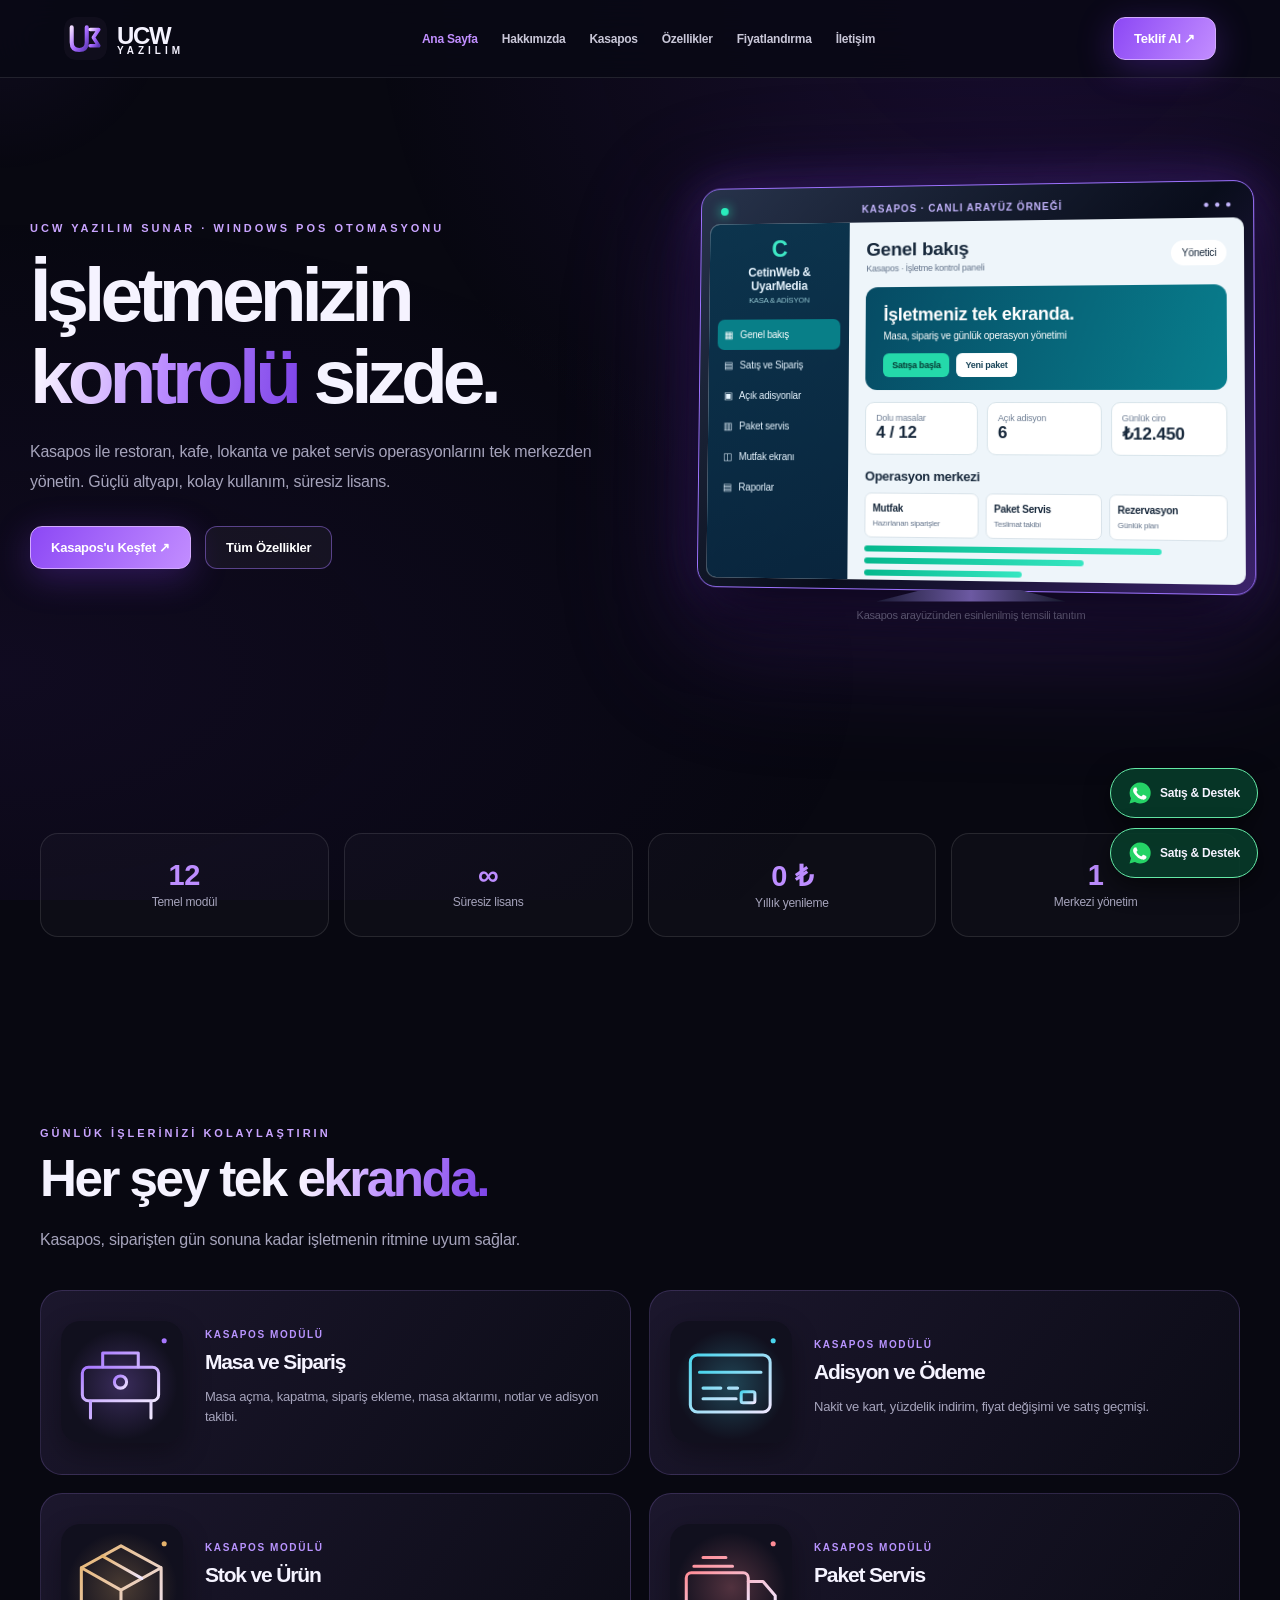
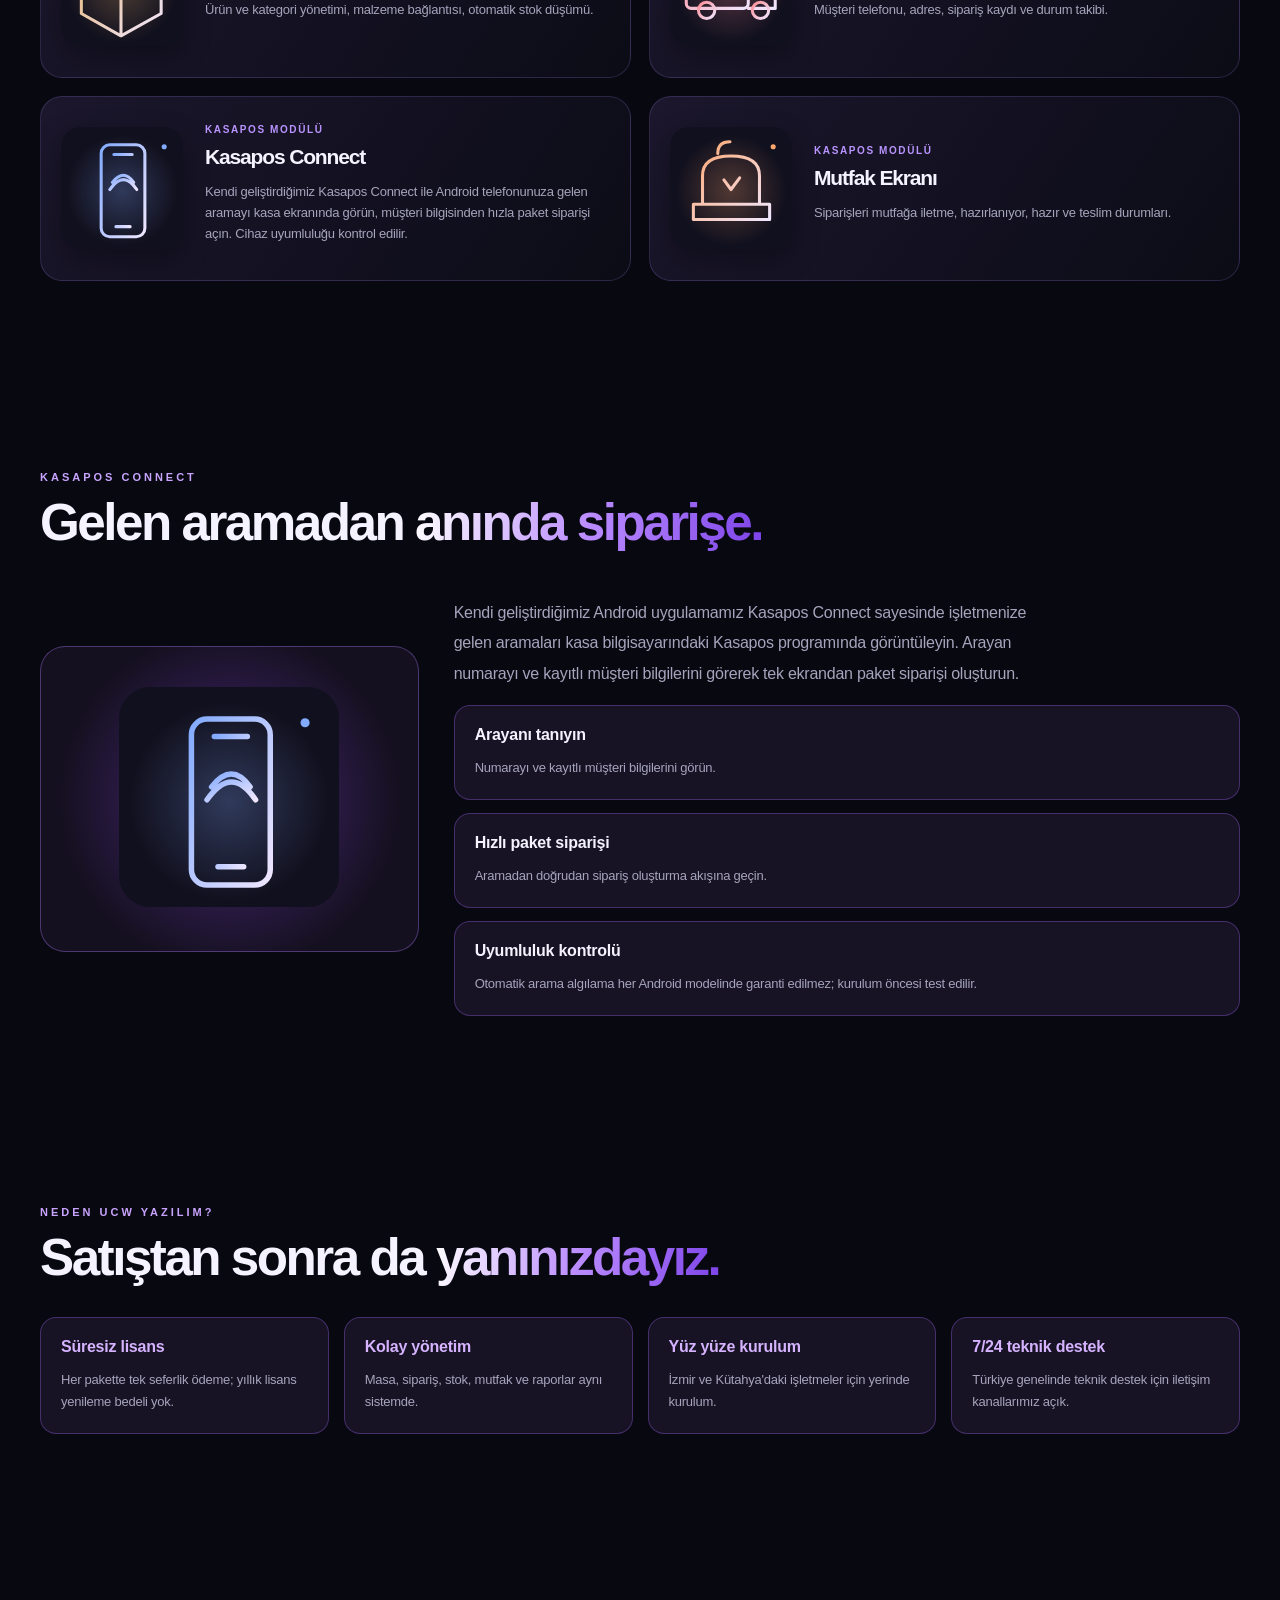
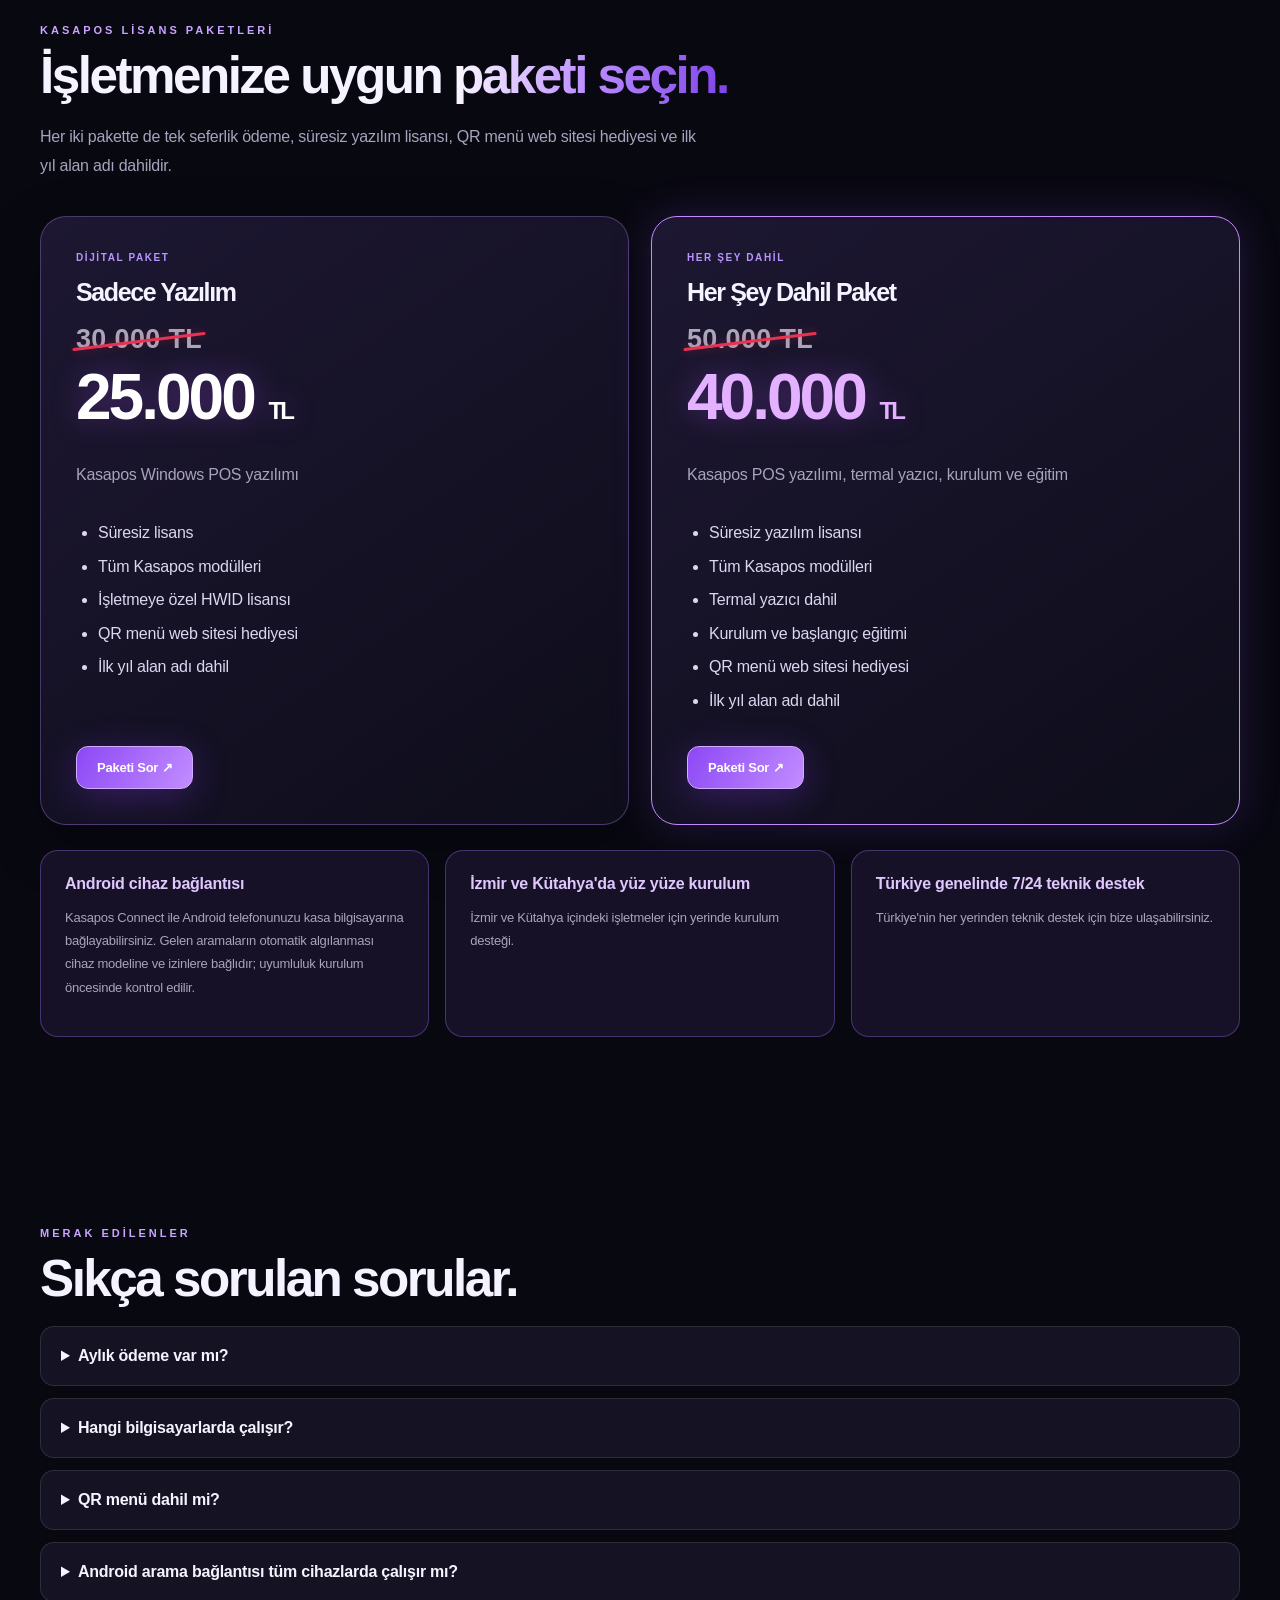
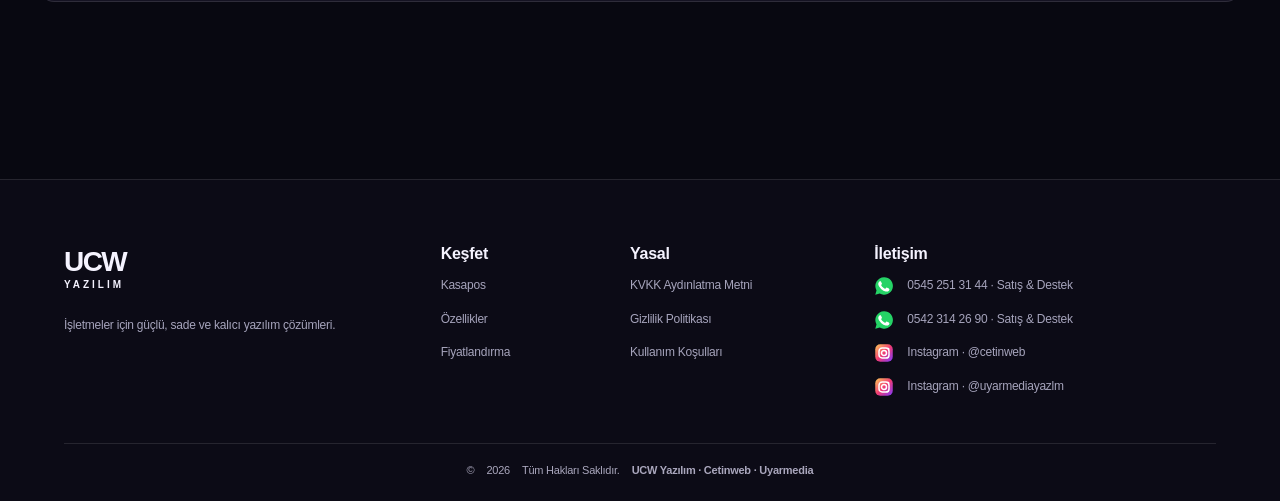
==== index.html @ df86ca66 "Add files via upload" ====
<!doctype html><html lang="tr"><head><meta charset="utf-8"><meta name="viewport" content="width=device-width,initial-scale=1"><meta name="theme-color" content="#090813"><title>Kasapos Programı | Restoran ve Kafe POS Otomasyonu | UCW Yazılım</title><link rel="icon" href="images/logo.svg"><link rel="stylesheet" href="style.css"><meta name="description" content="Kasapos restoran, kafe ve paket servis POS programı. Masa, adisyon, stok, mutfak ve raporlama tek ekranda. 25.000 TL’den başlayan süresiz lisans."><meta name="robots" content="index, follow, max-image-preview:large"><link rel="canonical" href="https://ucwyazilim.com.tr/"><meta property="og:type" content="website"><meta property="og:locale" content="tr_TR"><meta property="og:site_name" content="UCW Yazılım"><meta property="og:title" content="Kasapos Programı | Restoran ve Kafe POS Otomasyonu | UCW Yazılım"><meta property="og:description" content="Kasapos restoran, kafe ve paket servis POS programı. Masa, adisyon, stok, mutfak ve raporlama tek ekranda. 25.000 TL’den başlayan süresiz lisans."><meta property="og:url" content="https://ucwyazilim.com.tr/"><meta property="og:image" content="https://ucwyazilim.com.tr/images/og-kasapos.svg"><meta name="twitter:card" content="summary_large_image"><meta name="twitter:title" content="Kasapos Programı | Restoran ve Kafe POS Otomasyonu | UCW Yazılım"><meta name="twitter:description" content="Kasapos restoran, kafe ve paket servis POS programı. Masa, adisyon, stok, mutfak ve raporlama tek ekranda. 25.000 TL’den başlayan süresiz lisans."><script type="application/ld+json">{"@context": "https://schema.org", "@graph": [{"@context": "https://schema.org", "@type": "Organization", "name": "UCW Yazılım", "url": "https://ucwyazilim.com.tr/", "logo": "https://ucwyazilim.com.tr/images/logo.svg", "sameAs": ["https://www.instagram.com/cetinweb/", "https://www.instagram.com/uyarmediayazlm/"], "contactPoint": [{"@type": "ContactPoint", "telephone": "+90-545-251-3144", "contactType": "sales and customer support", "areaServed": "TR", "availableLanguage": "Turkish"}, {"@type": "ContactPoint", "telephone": "+90-542-314-2690", "contactType": "sales and customer support", "areaServed": "TR", "availableLanguage": "Turkish"}]}, {"@type": "SoftwareApplication", "name": "Kasapos", "applicationCategory": "BusinessApplication", "operatingSystem": "Windows", "description": "Restoran, kafe ve paket servis işletmeleri için POS ve adisyon otomasyon programı.", "url": "https://ucwyazilim.com.tr/kasapos.html", "offers": [{"@type": "Offer", "name": "Sadece Yazılım", "price": "25000", "priceCurrency": "TRY", "availability": "https://schema.org/InStock", "url": "https://ucwyazilim.com.tr/fiyatlandirma.html"}, {"@type": "Offer", "name": "Her Şey Dahil Paket", "price": "40000", "priceCurrency": "TRY", "availability": "https://schema.org/InStock", "url": "https://ucwyazilim.com.tr/fiyatlandirma.html"}]}]}</script></head><body><div id="intro"><div class="intro-logo">UCW<span> YAZILIM</span></div><div class="loader"><i></i></div><small>İşletmenizin geleceğine hoş geldiniz</small></div><div class="cursor-glow" id="glow"></div><header><a class="brand" href="index.html"><img src="images/logo.svg" alt="UCW Yazılım"><span>UCW <small>YAZILIM</small></span></a><button class="menu" id="menu" aria-label="Menüyü aç">≡</button><nav id="nav"><a href="index.html">Ana Sayfa</a><a href="hakkimizda.html">Hakkımızda</a><a href="kasapos.html">Kasapos</a><a href="ozellikler.html">Özellikler</a><a href="fiyatlandirma.html">Fiyatlandırma</a><a href="iletisim.html">İletişim</a></nav><a class="head-cta" href="https://wa.me/905452513144">Teklif Al ↗</a></header><main id="content"><section class="hero"><div class="reveal"><div class="eyebrow">UCW YAZILIM SUNAR · WINDOWS POS OTOMASYONU</div><h1>İşletmenizin <span class="gradient">kontrolü</span> sizde.</h1><p class="lead">Kasapos ile restoran, kafe, lokanta ve paket servis operasyonlarını tek merkezden yönetin. Güçlü altyapı, kolay kullanım, süresiz lisans.</p><div class="actions"><a class="btn" href="kasapos.html">Kasapos'u Keşfet ↗</a><a class="btn secondary" href="ozellikler.html">Tüm Özellikler</a></div></div><div class="hero-visual"><div class="pos-device"><div class="device-top"><span class="device-dot"></span><span>KASAPOS · CANLI ARAYÜZ ÖRNEĞİ</span><span>● ● ●</span></div><div class="pos-app"><aside class="pos-sidebar"><div class="pos-brand"><span class="brand-symbol">C</span><b>CetinWeb &amp;<br>UyarMedia</b><small>KASA &amp; ADİSYON</small></div><div class="pos-nav active">▦ &nbsp; Genel bakış</div><div class="pos-nav">▤ &nbsp; Satış ve Sipariş</div><div class="pos-nav">▣ &nbsp; Açık adisyonlar</div><div class="pos-nav">▥ &nbsp; Paket servis</div><div class="pos-nav">◫ &nbsp; Mutfak ekranı</div><div class="pos-nav">▤ &nbsp; Raporlar</div></aside><div class="pos-main"><div class="pos-head"><div><strong>Genel bakış</strong><small>Kasapos · İşletme kontrol paneli</small></div><span class="pos-user">Yönetici</span></div><div class="pos-banner"><strong>İşletmeniz tek ekranda.</strong><span>Masa, sipariş ve günlük operasyon yönetimi</span><div class="pos-actions"><span>Satışa başla</span><span>Yeni paket</span></div></div><div class="pos-stats"><div><small>Dolu masalar</small><b>4 / 12</b></div><div><small>Açık adisyon</small><b>6</b></div><div><small>Günlük ciro</small><b>₺12.450</b></div></div><div class="pos-bottom"><strong>Operasyon merkezi</strong><div class="pos-tiles"><div>Mutfak<small>Hazırlanan siparişler</small></div><div>Paket Servis<small>Teslimat takibi</small></div><div>Rezervasyon<small>Günlük plan</small></div></div><div class="pos-bars"><span style="--w:82%"></span><span style="--w:61%"></span><span style="--w:44%"></span></div></div></div></div></div><div class="device-stand"></div><div class="demo-note">Kasapos arayüzünden esinlenilmiş temsili tanıtım</div></div></section><section class="section"><div class="stats reveal"><div class="stat"><strong>12</strong><span>Temel modül</span></div><div class="stat"><strong>∞</strong><span>Süresiz lisans</span></div><div class="stat"><strong>0 ₺</strong><span>Yıllık yenileme</span></div><div class="stat"><strong>1</strong><span>Merkezi yönetim</span></div></div></section><section class="section"><div class="eyebrow">GÜNLÜK İŞLERİNİZİ KOLAYLAŞTIRIN</div><h2 class="section-title">Her şey tek <span class="gradient">ekranda.</span></h2><p class="section-desc">Kasapos, siparişten gün sonuna kadar işletmenin ritmine uyum sağlar.</p><div class="grid"><article class="card feature-card reveal"><img class="feature-art" src="images/masa.svg" alt="Masa ve Sipariş illüstrasyonu" loading="lazy"><div class="feature-copy"><span class="feature-tag">KASAPOS MODÜLÜ</span><h3>Masa ve Sipariş</h3><p>Masa açma, kapatma, sipariş ekleme, masa aktarımı, notlar ve adisyon takibi.</p></div></article><article class="card feature-card reveal"><img class="feature-art" src="images/odeme.svg" alt="Adisyon ve Ödeme illüstrasyonu" loading="lazy"><div class="feature-copy"><span class="feature-tag">KASAPOS MODÜLÜ</span><h3>Adisyon ve Ödeme</h3><p>Nakit ve kart, yüzdelik indirim, fiyat değişimi ve satış geçmişi.</p></div></article><article class="card feature-card reveal"><img class="feature-art" src="images/stok.svg" alt="Stok ve Ürün illüstrasyonu" loading="lazy"><div class="feature-copy"><span class="feature-tag">KASAPOS MODÜLÜ</span><h3>Stok ve Ürün</h3><p>Ürün ve kategori yönetimi, malzeme bağlantısı, otomatik stok düşümü.</p></div></article><article class="card feature-card reveal"><img class="feature-art" src="images/paket.svg" alt="Paket Servis illüstrasyonu" loading="lazy"><div class="feature-copy"><span class="feature-tag">KASAPOS MODÜLÜ</span><h3>Paket Servis</h3><p>Müşteri telefonu, adres, sipariş kaydı ve durum takibi.</p></div></article><article class="card feature-card reveal"><img class="feature-art" src="images/telefon.svg" alt="Kasapos Connect illüstrasyonu" loading="lazy"><div class="feature-copy"><span class="feature-tag">KASAPOS MODÜLÜ</span><h3>Kasapos Connect</h3><p>Kendi geliştirdiğimiz Kasapos Connect ile Android telefonunuza gelen aramayı kasa ekranında görün, müşteri bilgisinden hızla paket siparişi açın. Cihaz uyumluluğu kontrol edilir.</p></div></article><article class="card feature-card reveal"><img class="feature-art" src="images/mutfak.svg" alt="Mutfak Ekranı illüstrasyonu" loading="lazy"><div class="feature-copy"><span class="feature-tag">KASAPOS MODÜLÜ</span><h3>Mutfak Ekranı</h3><p>Siparişleri mutfağa iletme, hazırlanıyor, hazır ve teslim durumları.</p></div></article></div></section><section class="section"><div class="eyebrow">KASAPOS CONNECT</div><h2 class="section-title">Gelen aramadan <span class="gradient">anında siparişe.</span></h2><div class="connect-layout"><div class="connect-visual"><img src="images/telefon.svg" alt="Kasapos Connect Android telefon bağlantısı" loading="lazy"></div><div><p class="lead">Kendi geliştirdiğimiz Android uygulamamız Kasapos Connect sayesinde işletmenize gelen aramaları kasa bilgisayarındaki Kasapos programında görüntüleyin. Arayan numarayı ve kayıtlı müşteri bilgilerini görerek tek ekrandan paket siparişi oluşturun.</p><div class="connect-points"><div><strong>Arayanı tanıyın</strong><p>Numarayı ve kayıtlı müşteri bilgilerini görün.</p></div><div><strong>Hızlı paket siparişi</strong><p>Aramadan doğrudan sipariş oluşturma akışına geçin.</p></div><div><strong>Uyumluluk kontrolü</strong><p>Otomatik arama algılama her Android modelinde garanti edilmez; kurulum öncesi test edilir.</p></div></div></div></div></section><section class="section"><div class="eyebrow">NEDEN UCW YAZILIM?</div><h2 class="section-title">Satıştan sonra da <span class="gradient">yanınızdayız.</span></h2><div class="advantage-grid"><article><strong>Süresiz lisans</strong><p>Her pakette tek seferlik ödeme; yıllık lisans yenileme bedeli yok.</p></article><article><strong>Kolay yönetim</strong><p>Masa, sipariş, stok, mutfak ve raporlar aynı sistemde.</p></article><article><strong>Yüz yüze kurulum</strong><p>İzmir ve Kütahya'daki işletmeler için yerinde kurulum.</p></article><article><strong>7/24 teknik destek</strong><p>Türkiye genelinde teknik destek için iletişim kanallarımız açık.</p></article></div></section><section class="section reveal" id="paketler"><div class="eyebrow">KASAPOS LİSANS PAKETLERİ</div><h2 class="section-title">İşletmenize uygun <span class="gradient">paketi seçin.</span></h2><p class="section-desc">Her iki pakette de tek seferlik ödeme, süresiz yazılım lisansı, QR menü web sitesi hediyesi ve ilk yıl alan adı dahildir.</p><div class="pricing-grid"><article class="pricing-card"><span class="feature-tag">DİJİTAL PAKET</span><h3>Sadece Yazılım</h3><div class="price-discount"><span class="old-price">30.000 TL</span><div class="package-price">25.000 <small>TL</small></div></div><p>Kasapos Windows POS yazılımı</p><ul><li>Süresiz lisans</li><li>Tüm Kasapos modülleri</li><li>İşletmeye özel HWID lisansı</li><li>QR menü web sitesi hediyesi</li><li>İlk yıl alan adı dahil</li></ul><a class="btn" href="https://wa.me/905452513144?text=Merhaba%2C%20Kasapos%2025.000%20TL%20Sadece%20Yaz%C4%B1l%C4%B1m%20paketini%20almak%20istiyorum." target="_blank" rel="noopener">Paketi Sor ↗</a></article><article class="pricing-card highlighted"><span class="feature-tag">HER ŞEY DAHİL</span><h3>Her Şey Dahil Paket</h3><div class="price-discount"><span class="old-price">50.000 TL</span><div class="package-price">40.000 <small>TL</small></div></div><p>Kasapos POS yazılımı, termal yazıcı, kurulum ve eğitim</p><ul><li>Süresiz yazılım lisansı</li><li>Tüm Kasapos modülleri</li><li>Termal yazıcı dahil</li><li>Kurulum ve başlangıç eğitimi</li><li>QR menü web sitesi hediyesi</li><li>İlk yıl alan adı dahil</li></ul><a class="btn" href="https://wa.me/905452513144?text=Merhaba%2C%20Kasapos%2040.000%20TL%20Yaz%C4%B1l%C4%B1m%20ve%20Termal%20Yaz%C4%B1c%C4%B1%20paketini%20almak%20istiyorum." target="_blank" rel="noopener">Paketi Sor ↗</a></article></div><div class="support-strip"><div><strong>Android cihaz bağlantısı</strong><p>Kasapos Connect ile Android telefonunuzu kasa bilgisayarına bağlayabilirsiniz. Gelen aramaların otomatik algılanması cihaz modeline ve izinlere bağlıdır; uyumluluk kurulum öncesinde kontrol edilir.</p></div><div><strong>İzmir ve Kütahya'da yüz yüze kurulum</strong><p>İzmir ve Kütahya içindeki işletmeler için yerinde kurulum desteği.</p></div><div><strong>Türkiye genelinde 7/24 teknik destek</strong><p>Türkiye'nin her yerinden teknik destek için bize ulaşabilirsiniz.</p></div></div></section><section class="section faq"><div class="eyebrow">MERAK EDİLENLER</div><h2 class="section-title">Sıkça sorulan sorular.</h2><details><summary>Aylık ödeme var mı?</summary><p>Hayır. Hayır. Sadece Yazılım 25.000 TL, Her Şey Dahil Paket 40.000 TL; her ikisi de tek seferlik ödemedir.</p></details><details><summary>Hangi bilgisayarlarda çalışır?</summary><p>Windows işletim sistemli bilgisayarlarda çalışır. Kurulum öncesi cihaz uygunluğu kontrol edilir.</p></details><details><summary>QR menü dahil mi?</summary><p>Evet, QR menü web sitesi hediye ve ilk yıl alan adı dahildir.</p></details><details><summary>Android arama bağlantısı tüm cihazlarda çalışır mı?</summary><p>Kasapos Connect ile Android telefona gelen aramaları bilgisayar ekranında görüntüleyebilir, numara ve kayıtlı müşteri bilgileriyle hızlıca sipariş açabilirsiniz. Otomatik arama algılama her Android cihazda garanti edilmez; uyumluluk ve izinler kontrol edilir. İzmir ve Kütahya içinde yüz yüze kurulum, Türkiye genelinde 7/24 teknik destek sunulur.</p></details></section></main><footer><div class="footer-grid"><div><div class="foot-brand">UCW <span>YAZILIM</span></div><p>İşletmeler için güçlü, sade ve kalıcı yazılım çözümleri.</p></div><div><b>Keşfet</b><a href="kasapos.html">Kasapos</a><a href="ozellikler.html">Özellikler</a><a href="fiyatlandirma.html">Fiyatlandırma</a></div><div><b>Yasal</b><a href="kvkk.html">KVKK Aydınlatma Metni</a><a href="gizlilik.html">Gizlilik Politikası</a><a href="kullanim.html">Kullanım Koşulları</a></div><div><b>İletişim</b><a href="https://wa.me/905452513144"><img class="social-icon" src="images/whatsapp.svg" alt=""> 0545 251 31 44 · Satış &amp; Destek</a><a href="https://wa.me/905423142690"><img class="social-icon" src="images/whatsapp.svg" alt=""> 0542 314 26 90 · Satış &amp; Destek</a><a href="https://instagram.com/cetinweb"><img class="social-icon" src="images/instagram.svg" alt=""> Instagram · @cetinweb</a><a href="https://instagram.com/uyarmediayazlm"><img class="social-icon" src="images/instagram.svg" alt=""> Instagram · @uyarmediayazlm</a></div></div><div class="foot-bottom">© <span id="year"></span> Tüm Hakları Saklıdır. <strong>UCW Yazılım · Cetinweb · Uyarmedia</strong></div></footer><div class="float-contact"><a href="https://wa.me/905452513144" target="_blank"><img src="images/whatsapp.svg" alt=""> <span>Satış &amp; Destek</span></a><a href="https://wa.me/905423142690" target="_blank"><img src="images/whatsapp.svg" alt=""> <span>Satış &amp; Destek</span></a></div><script src="script.js"></script></body></html>
---- style.css ----
@import url('https://fonts.googleapis.com/css2?family=DM+Sans:wght@400;500;600;700;800&family=Manrope:wght@400;500;600;700;800&display=swap');:root{--bg:#080811;--panel:#111123;--line:#ffffff1b;--text:#f5f3ff;--muted:#a6a4bc;--accent:#a678ff}*{box-sizing:border-box}html{scroll-behavior:smooth}body{margin:0;background:var(--bg);color:var(--text);font-family:Manrope,Arial,sans-serif;overflow-x:hidden}body:before{content:'';position:fixed;inset:0;pointer-events:none;background:radial-gradient(ellipse at 80% 0%,#6426b52e,transparent 45%),radial-gradient(ellipse at 0% 75%,#5423a21c,transparent 48%);z-index:-1}a{color:inherit;text-decoration:none}header{height:78px;display:flex;align-items:center;justify-content:space-between;padding:0 max(5vw,20px);border-bottom:1px solid var(--line);background:#090914d9;backdrop-filter:blur(22px);position:sticky;top:0;z-index:50}.brand{display:flex;align-items:center;gap:10px;font-size:24px;font-weight:800;letter-spacing:-1.5px}.brand img{width:43px}.brand small{font-size:10px;letter-spacing:4px;display:block;margin-top:-5px}nav{display:flex;gap:24px}nav a{font-size:12px;font-weight:700;color:#c9c7d8;transition:.25s}nav a:hover,nav a.active{color:#c18fff}.head-cta,.btn{background:linear-gradient(120deg,#8c48f5,#c28dff);border:1px solid #d2aaff;color:white;border-radius:12px;padding:13px 20px;font-size:13px;font-weight:800;box-shadow:0 8px 36px #893cf74b;display:inline-flex;align-items:center;justify-content:center;transition:.3s}.btn:hover,.head-cta:hover{transform:translateY(-4px);box-shadow:0 14px 45px #9c57fa8a}.btn.secondary{background:#ffffff0b;box-shadow:none;border-color:#a678ff77}.menu{display:none}.hero{min-height:660px;display:grid;grid-template-columns:1.05fr .95fr;align-items:center;gap:45px;max-width:1300px;margin:auto;padding:75px 30px 100px}.eyebrow{color:#c9a4ff;text-transform:uppercase;letter-spacing:3px;font-size:11px;font-weight:800}.hero h1,.page-hero h1{font-size:clamp(46px,6vw,86px);line-height:1.06;letter-spacing:-5px;margin:20px 0}.gradient{background:linear-gradient(100deg,#fff,#bb8cff,#7d43e8);-webkit-background-clip:text;background-clip:text;color:transparent}.lead{font-size:16px;line-height:1.9;color:var(--muted);max-width:610px}.actions{display:flex;gap:14px;flex-wrap:wrap;margin-top:28px}.hero-visual{position:relative;animation:float 6s ease-in-out infinite}.monitor{border:12px solid #202033;border-radius:22px;background:#0d1221;box-shadow:0 0 90px #9c4cff35,0 35px 90px #000a;transform:perspective(900px) rotateY(-7deg) rotateX(3deg);overflow:hidden}.screen-top{padding:17px;background:#12162a;display:flex;justify-content:space-between;font-weight:800;color:#c49aff}.screen-body{display:grid;grid-template-columns:100px 1fr;min-height:320px}.screen-side{background:#0b1020;padding:20px 9px;font-size:10px;line-height:3;color:#9c9fb9}.screen-side b{color:#bd8bff}.tables{padding:20px;display:grid;grid-template-columns:repeat(3,1fr);gap:10px}.table-tile{border:1px solid #ffffff17;border-radius:10px;background:#151d2e;padding:16px 7px;text-align:center;font-size:12px}.table-tile strong{display:block;margin-bottom:8px}.table-tile.busy{background:#57274466}.table-tile em{font-size:10px;color:#c6a4ff}.monitor-stand{width:40%;height:60px;background:linear-gradient(#343147,#12121d);margin:auto;clip-path:polygon(40% 0,60% 0,70% 75%,100% 90%,100% 100%,0 100%,0 90%,30% 75%)}.section{max-width:1260px;margin:auto;padding:95px 30px}.section-title{font-size:clamp(34px,4vw,55px);letter-spacing:-2.5px;margin:10px 0 18px}.section-desc{color:var(--muted);line-height:1.8;max-width:670px}.grid{display:grid;grid-template-columns:repeat(3,1fr);gap:18px;margin-top:35px}.card{background:linear-gradient(145deg,#191529,#0f101c);border:1px solid var(--line);border-radius:22px;padding:30px;transition:.35s;position:relative;overflow:hidden}.card:hover{transform:translateY(-8px);border-color:#a46bff88;box-shadow:0 20px 65px #6d35bc20}.card .icon{font-size:29px;margin-bottom:20px}.card h3{font-size:19px;margin:0 0 10px}.card p,.card li{font-size:13px;line-height:1.9;color:var(--muted)}.card ul{padding-left:18px}.stats{display:grid;grid-template-columns:repeat(4,1fr);gap:15px}.stat{text-align:center;padding:25px;border:1px solid var(--line);border-radius:18px;background:#ffffff06}.stat strong{font-size:29px;color:#bd8dff;display:block}.stat span{font-size:12px;color:var(--muted)}.banner{border:1px solid #9d6af86e;border-radius:28px;padding:45px;background:linear-gradient(110deg,#331d56,#111120 65%);display:flex;align-items:center;justify-content:space-between;gap:30px}.banner h2{font-size:40px;letter-spacing:-2px;margin:10px 0}.price{font-size:clamp(52px,7vw,94px);font-weight:800;letter-spacing:-5px;color:#c79aff}.page-hero{max-width:1240px;margin:auto;padding:100px 30px 55px}.page-hero h1{max-width:900px}.list-block{border-bottom:1px solid var(--line);padding:20px 0;color:#d9d6e5}.faq details{background:#151323;border:1px solid var(--line);border-radius:14px;padding:20px;margin-bottom:12px}.faq summary{cursor:pointer;font-weight:800}.faq p{color:var(--muted)}footer{border-top:1px solid var(--line);background:#0c0b16;margin-top:70px;padding:65px 5vw 25px}.footer-grid{max-width:1300px;margin:auto;display:grid;grid-template-columns:2fr 1fr 1fr 1.5fr;gap:35px}.footer-grid>div{display:flex;flex-direction:column;gap:12px}.footer-grid a,.footer-grid p{font-size:12px;color:var(--muted);line-height:1.8}.footer-grid a:hover{color:#c89bff}.foot-brand{font-size:35px;font-weight:800;letter-spacing:-2px}.foot-brand span{font-size:12px;letter-spacing:4px}.foot-bottom{max-width:1300px;margin:45px auto 0;padding-top:20px;border-top:1px solid var(--line);font-size:11px;color:#aaa7bd;display:flex;gap:12px;justify-content:space-between}.float-contact{position:fixed;right:22px;bottom:22px;display:flex;flex-direction:column;gap:10px;z-index:45}.float-contact a{border:1px solid #64e9a6;background:#073b29e8;padding:12px 17px;border-radius:30px;font-size:12px;font-weight:800;box-shadow:0 8px 25px #0008}.reveal{opacity:0;transform:translateY(32px);transition:opacity .8s,transform .8s}.reveal.visible{opacity:1;transform:none}#intro{position:fixed;inset:0;background:#080811;z-index:100;display:flex;flex-direction:column;justify-content:center;align-items:center;gap:25px;transition:opacity .5s,visibility .5s}#intro.done{opacity:0;visibility:hidden}.intro-logo{font-size:clamp(36px,7vw,70px);font-weight:800;letter-spacing:-4px}.intro-logo span{font-size:15px;letter-spacing:7px;color:#bb8aff}.loader{width:180px;height:3px;background:#29223c;border-radius:9px;overflow:hidden}.loader i{display:block;width:100%;height:100%;background:#b781ff;animation:load .9s ease-out forwards}#intro small{color:#aaa0c2}.cursor-glow{pointer-events:none;position:fixed;width:350px;height:350px;border-radius:50%;background:radial-gradient(circle,#9b5bff10,transparent 70%);transform:translate(-50%,-50%);z-index:0}@keyframes load{from{transform:translateX(-100%)}to{transform:translateX(0)}}@keyframes float{50%{transform:translateY(-14px)}}@media(max-width:900px){nav{display:none;position:absolute;top:78px;left:0;right:0;background:#100e20;padding:25px;flex-direction:column}nav.open{display:flex}.menu{display:block;background:none;color:white;border:0;font-size:24px}.head-cta{display:none}.hero{grid-template-columns:1fr;padding-top:65px}.grid{grid-template-columns:repeat(2,1fr)}.footer-grid{grid-template-columns:repeat(2,1fr)}}@media(max-width:600px){.hero h1,.page-hero h1{letter-spacing:-3px}.grid,.stats,.footer-grid{grid-template-columns:1fr}.banner{flex-direction:column;align-items:flex-start}.screen-body{grid-template-columns:75px 1fr}.tables{gap:5px;padding:8px}.table-tile{padding:12px 3px;font-size:10px}.foot-bottom{display:block;line-height:2}.float-contact a span{display:none}.section{padding:65px 20px}.hero{padding-left:20px;padding-right:20px}}

/* UCW premium v2 */
:root{--accent:#b78bff}body{font-family:Arial,"Helvetica Neue",sans-serif;letter-spacing:-.015em}h1,h2,h3,.brand,.foot-brand{font-family:Arial,"Helvetica Neue",sans-serif;letter-spacing:-.055em;font-weight:800}.feature-card{display:flex;align-items:center;gap:22px;min-height:185px;padding:20px!important;overflow:hidden;background:linear-gradient(125deg,rgba(29,24,47,.95),rgba(12,12,23,.97))!important;border:1px solid rgba(180,142,255,.19)!important;transition:transform .35s,border-color .35s,box-shadow .35s!important}.feature-card:hover{transform:translateY(-7px);border-color:#a878ff!important;box-shadow:0 20px 55px #6c34c225}.feature-art{width:122px;height:122px;flex:0 0 122px;object-fit:cover;border-radius:19px;box-shadow:0 10px 28px #0005}.feature-copy{flex:1;min-width:0}.feature-tag{font-size:10px;letter-spacing:.16em;color:#b994ff;font-weight:700}.feature-copy h3{margin:8px 0;font-size:21px}.feature-copy p{line-height:1.6}.grid{grid-template-columns:repeat(2,minmax(0,1fr))!important;gap:18px!important}.social-icon{height:20px;width:20px;vertical-align:middle;margin-right:7px}.float-contact a{display:flex;align-items:center;gap:8px}.float-contact img{height:24px;width:24px}.brand img{border-radius:12px}.hero-visual{filter:drop-shadow(0 22px 50px #7b39d340)}.card .icon{display:none}#intro{transition:opacity .35s,visibility .35s!important}.section-title{max-width:850px}nav a{font-weight:600}footer a{display:block;margin:11px 0}footer a:hover{color:#c6a8ff}
@media(max-width:780px){.grid{grid-template-columns:1fr!important}.feature-art{width:96px;height:96px;flex-basis:96px}.feature-card{min-height:140px;padding:14px!important}.feature-copy h3{font-size:18px}.feature-copy p{font-size:13px}}

.pricing-grid{display:grid;grid-template-columns:repeat(2,minmax(0,1fr));gap:22px;margin-top:35px}.pricing-card{background:linear-gradient(145deg,#1d1732,#0e0d1a);border:1px solid #9b75dc66;border-radius:26px;padding:35px;box-shadow:0 18px 55px #0005;display:flex;flex-direction:column;align-items:flex-start}.pricing-card.highlighted{border-color:#c58aff;box-shadow:0 0 42px #a061ff30}.pricing-card h3{font-size:25px;margin:15px 0 5px}.pricing-card p{color:var(--muted)}.package-price{font-size:clamp(43px,5vw,70px);font-weight:800;letter-spacing:-3px;color:#d5adff;margin:10px 0}.package-price small{font-size:24px}.pricing-card ul{padding-left:22px;color:#ddd6f1;line-height:2.1;margin-bottom:28px}.pricing-card .btn{margin-top:auto}.support-strip{display:grid;grid-template-columns:repeat(3,minmax(0,1fr));gap:16px;margin-top:25px}.support-strip>div{border:1px solid #a879ff55;border-radius:18px;padding:24px;background:#171127}.support-strip strong{color:#e0c8ff}.support-strip p{color:var(--muted);font-size:13px;line-height:1.8}@media(max-width:750px){.pricing-grid,.support-strip{grid-template-columns:1fr}.pricing-card{padding:25px}}

/* Premium V4 refinements */
.footer-grid{grid-template-columns:minmax(0,1.6fr) minmax(0,.75fr) minmax(0,1fr) minmax(0,1.55fr);gap:24px;align-items:start}.footer-grid>div{min-width:0}.footer-grid a{overflow-wrap:anywhere;margin:0;display:flex;align-items:center;gap:6px}.foot-brand{font-size:28px;line-height:1.2}.foot-brand span{display:block;font-size:10px;letter-spacing:3px}.foot-bottom{flex-wrap:wrap;justify-content:center;text-align:center}.real-screen-frame{border:1px solid #9d74ec77;border-radius:22px;background:#11111d;padding:13px;box-shadow:0 25px 80px #0009,0 0 55px #8546ed35;transform:perspective(1100px) rotateY(-5deg);transition:transform .5s}.real-screen-frame:hover{transform:perspective(1100px) rotateY(0deg) scale(1.025)}.real-screen{display:block;width:100%;height:340px;object-fit:cover;object-position:50% 40%;border-radius:11px}.real-screen-label,.real-screen-bottom{padding:8px 10px;font-size:10px;font-weight:800;letter-spacing:1px;color:#c9b5ef;display:flex;justify-content:space-between}.pulse-dot{display:inline-block;width:8px;height:8px;border-radius:50%;background:#32e5a3;box-shadow:0 0 12px #32e5a3;animation:pulse 1.8s infinite}@keyframes pulse{50%{opacity:.35}}.connect-layout{display:grid;grid-template-columns:minmax(200px,.65fr) 1.35fr;gap:35px;align-items:center;margin-top:30px}.connect-visual{padding:35px;background:radial-gradient(circle,#492879,#151020 70%);border-radius:25px;border:1px solid #9d74ec66;text-align:center}.connect-visual img{max-width:220px;width:100%;height:230px;object-fit:contain}.connect-points{display:grid;gap:13px}.connect-points>div,.advantage-grid article{padding:20px;border:1px solid #a16bf755;border-radius:16px;background:#171224}.connect-points p,.advantage-grid p{color:var(--muted);font-size:13px;line-height:1.7;margin-bottom:0}.advantage-grid{display:grid;grid-template-columns:repeat(4,minmax(0,1fr));gap:15px;margin-top:30px}.advantage-grid strong{color:#d5b3ff}.pricing-card{min-width:0}.pricing-card .package-price{overflow-wrap:anywhere}.hero-visual{animation:float 7s ease-in-out infinite}@media(max-width:900px){.footer-grid{grid-template-columns:repeat(2,minmax(0,1fr))}.advantage-grid{grid-template-columns:repeat(2,minmax(0,1fr))}}@media(max-width:600px){.footer-grid,.advantage-grid,.connect-layout{grid-template-columns:1fr}.real-screen{height:260px}.real-screen-frame{transform:none}.foot-bottom{justify-content:flex-start;text-align:left}}@media(prefers-reduced-motion:reduce){.hero-visual,.pulse-dot{animation:none}}

/* V5: responsive, custom HTML/CSS Kasapos dashboard preview */
.hero-visual{min-width:0;perspective:1100px}.pos-device{position:relative;margin:12px auto 0;max-width:690px;padding:9px;background:linear-gradient(135deg,#27334b,#090d1b 55%,#3c236c);border:1px solid #9d73ff;border-radius:20px;box-shadow:0 25px 75px #080512,0 0 48px #773bdf65;transform:rotateY(-5deg) rotateX(2deg);animation:deviceFloat 6s ease-in-out infinite}.device-top{height:27px;display:flex;align-items:center;justify-content:space-between;padding:0 11px;color:#c4b5fd;font-size:10px;letter-spacing:1px;font-weight:800}.device-dot{width:8px;height:8px;background:#29edbc;border-radius:50%;box-shadow:0 0 12px #29edbc}.pos-app{height:360px;display:grid;grid-template-columns:27% 73%;overflow:hidden;border-radius:10px;background:#eef5fa;color:#17283b;font-family:Arial,sans-serif;text-align:left}.pos-sidebar{background:linear-gradient(165deg,#0c344d,#09253d);color:#e7f5ff;padding:13px 9px;min-width:0}.pos-brand{display:flex;flex-direction:column;align-items:center;gap:3px;margin-bottom:15px;font-size:12px;text-align:center}.brand-symbol{font-size:23px;color:#3ee8c5;font-weight:900}.pos-brand small{font-size:8px;color:#94c7d2}.pos-nav{font-size:10px;padding:10px 7px;border-radius:7px;white-space:nowrap;overflow:hidden;text-overflow:ellipsis}.pos-nav.active{background:#087f88;color:white}.pos-main{padding:17px 17px 12px;overflow:hidden}.pos-head{display:flex;justify-content:space-between;align-items:center;margin-bottom:14px}.pos-head strong{display:block;font-size:19px}.pos-head small{display:block;font-size:9px;color:#64748b;margin-top:3px}.pos-user{font-size:10px;background:white;padding:7px 10px;border-radius:20px}.pos-banner{border-radius:12px;background:linear-gradient(110deg,#064b64,#087e8d);color:white;padding:18px 18px 13px}.pos-banner strong{display:block;font-size:18px}.pos-banner>span{font-size:10px;display:block;margin:5px 0 12px}.pos-actions{display:flex;gap:7px}.pos-actions span{background:white;color:#184357;padding:7px 9px;border-radius:6px;font-size:9px;font-weight:700}.pos-actions span:first-child{background:#24d9aa;color:#063b34}.pos-stats{display:grid;grid-template-columns:repeat(3,1fr);gap:9px;margin:12px 0}.pos-stats>div{border:1px solid #d8e4ea;border-radius:9px;background:white;padding:10px}.pos-stats small{display:block;font-size:9px;color:#718096}.pos-stats b{font-size:17px}.pos-bottom>strong{font-size:13px}.pos-tiles{display:grid;grid-template-columns:repeat(3,1fr);gap:7px;margin:8px 0}.pos-tiles>div{border:1px solid #d9e3ea;border-radius:7px;background:white;padding:9px 7px;font-size:10px;font-weight:700}.pos-tiles small{display:block;font-size:8px;color:#64748b;font-weight:400;margin-top:5px}.pos-bars{display:grid;gap:6px}.pos-bars span{height:6px;border-radius:4px;width:var(--w);background:linear-gradient(90deg,#04b88d,#36e6c1)}.device-stand{height:12px;width:34%;margin:0 auto;background:linear-gradient(90deg,#1c1b36,#6c59a2,#16192b);clip-path:polygon(25% 0,75% 0,100% 100%,0 100%)}.demo-note{text-align:center;font-size:11px;color:#aaa4c4;margin-top:7px}@keyframes deviceFloat{0%,100%{transform:rotateY(-5deg) rotateX(2deg) translateY(0)}50%{transform:rotateY(-3deg) rotateX(2deg) translateY(-9px)}}@media(max-width:700px){.pos-device{transform:none;animation:none}.pos-app{height:285px;grid-template-columns:28% 72%}.pos-main{padding:10px}.pos-sidebar{padding:8px 4px}.pos-brand{font-size:9px}.pos-nav{font-size:8px;padding:8px 3px}.pos-head strong{font-size:14px}.pos-banner{padding:10px}.pos-banner strong{font-size:13px}.pos-stats{gap:4px}.pos-stats>div{padding:5px}.pos-stats b{font-size:12px}.pos-tiles>div{padding:5px;font-size:8px}.pos-tiles small{font-size:7px}}

/* V6: premium crossed-out original prices; no percentage badges */
.price-discount{display:flex;flex-direction:column;align-items:flex-start;gap:5px;margin:12px 0 16px}.price-discount .old-price{position:relative;display:inline-block;color:#bcb6c9;font-size:clamp(19px,2.1vw,27px);font-weight:750;letter-spacing:.015em;opacity:.9}.price-discount .old-price:after{content:"";position:absolute;left:-3%;right:-3%;top:52%;height:3px;background:#ff3656;transform:rotate(-7deg);border-radius:3px;box-shadow:0 0 10px #ff365666}.price-discount .package-price{margin:0;color:#fff;filter:drop-shadow(0 0 14px #ac51f555)}.pricing-card.highlighted .price-discount .package-price{color:#e3b1ff}.price-discount .package-price small{color:inherit}
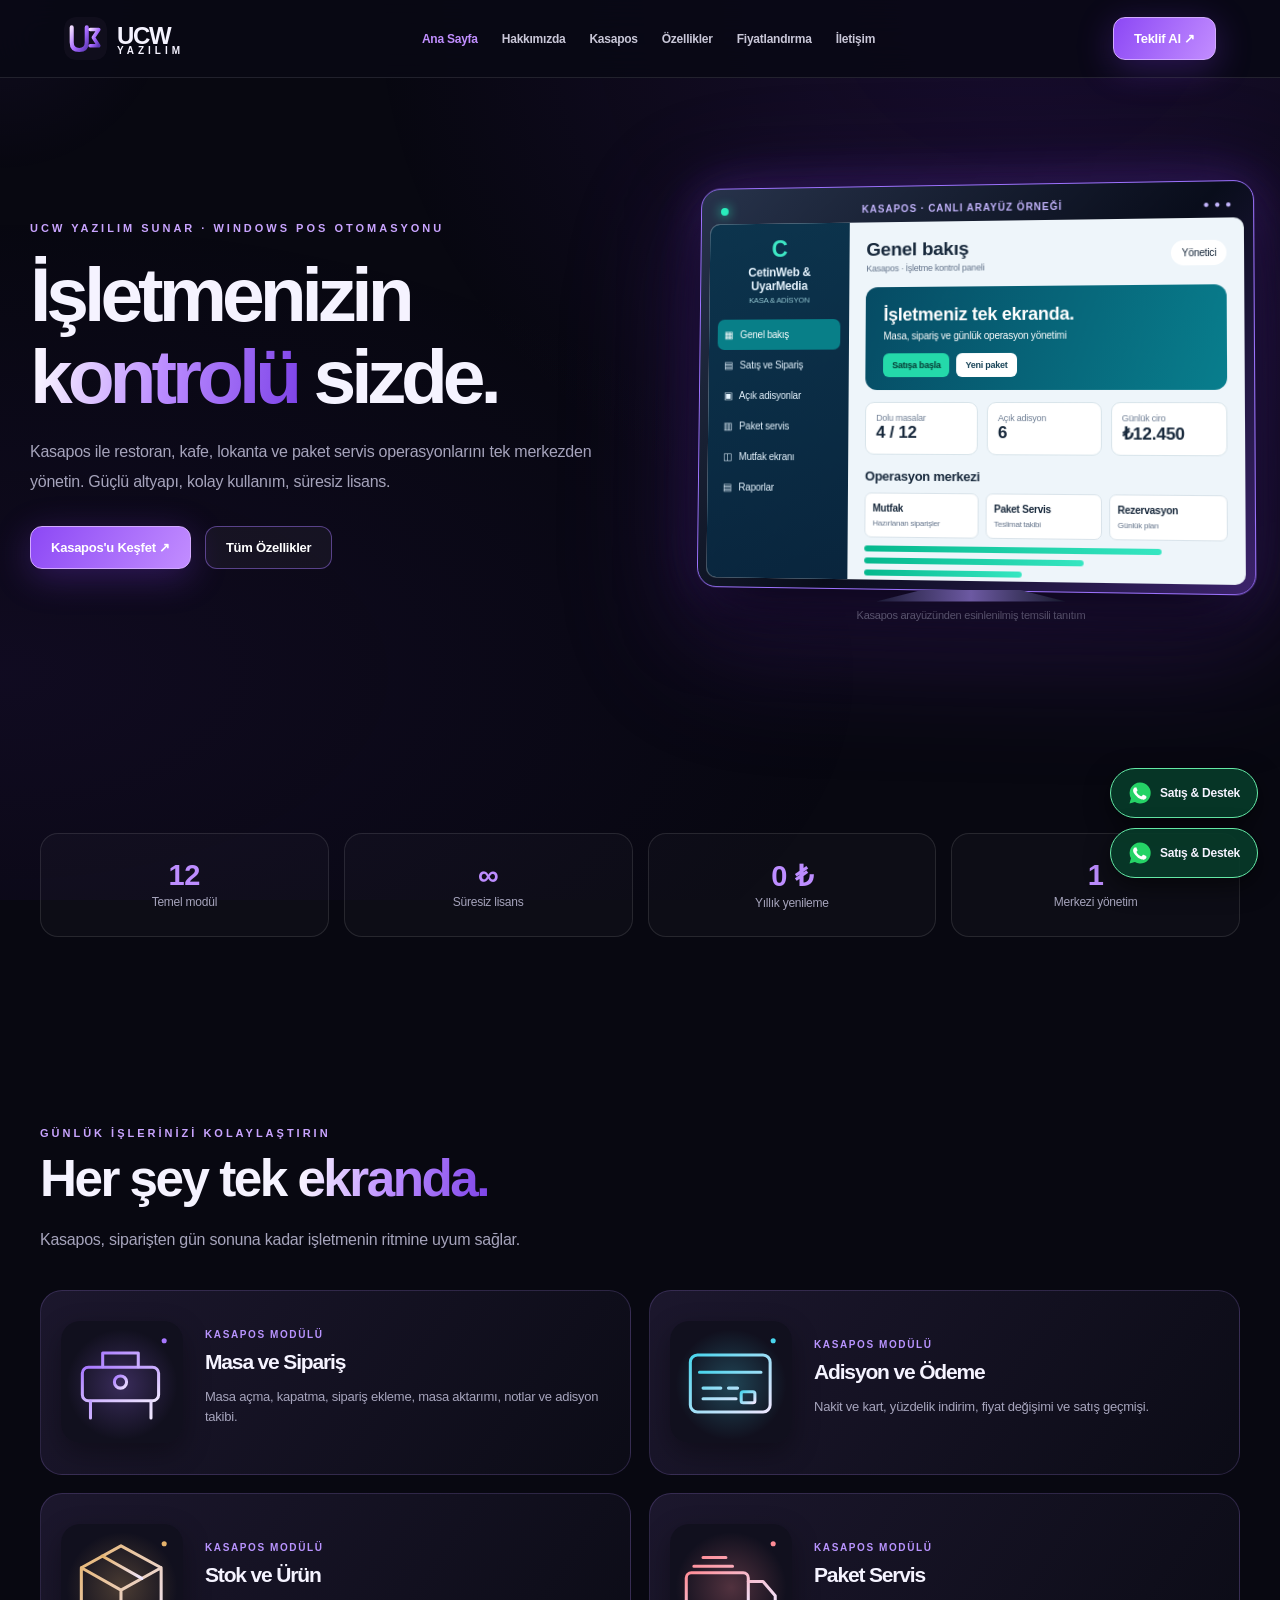
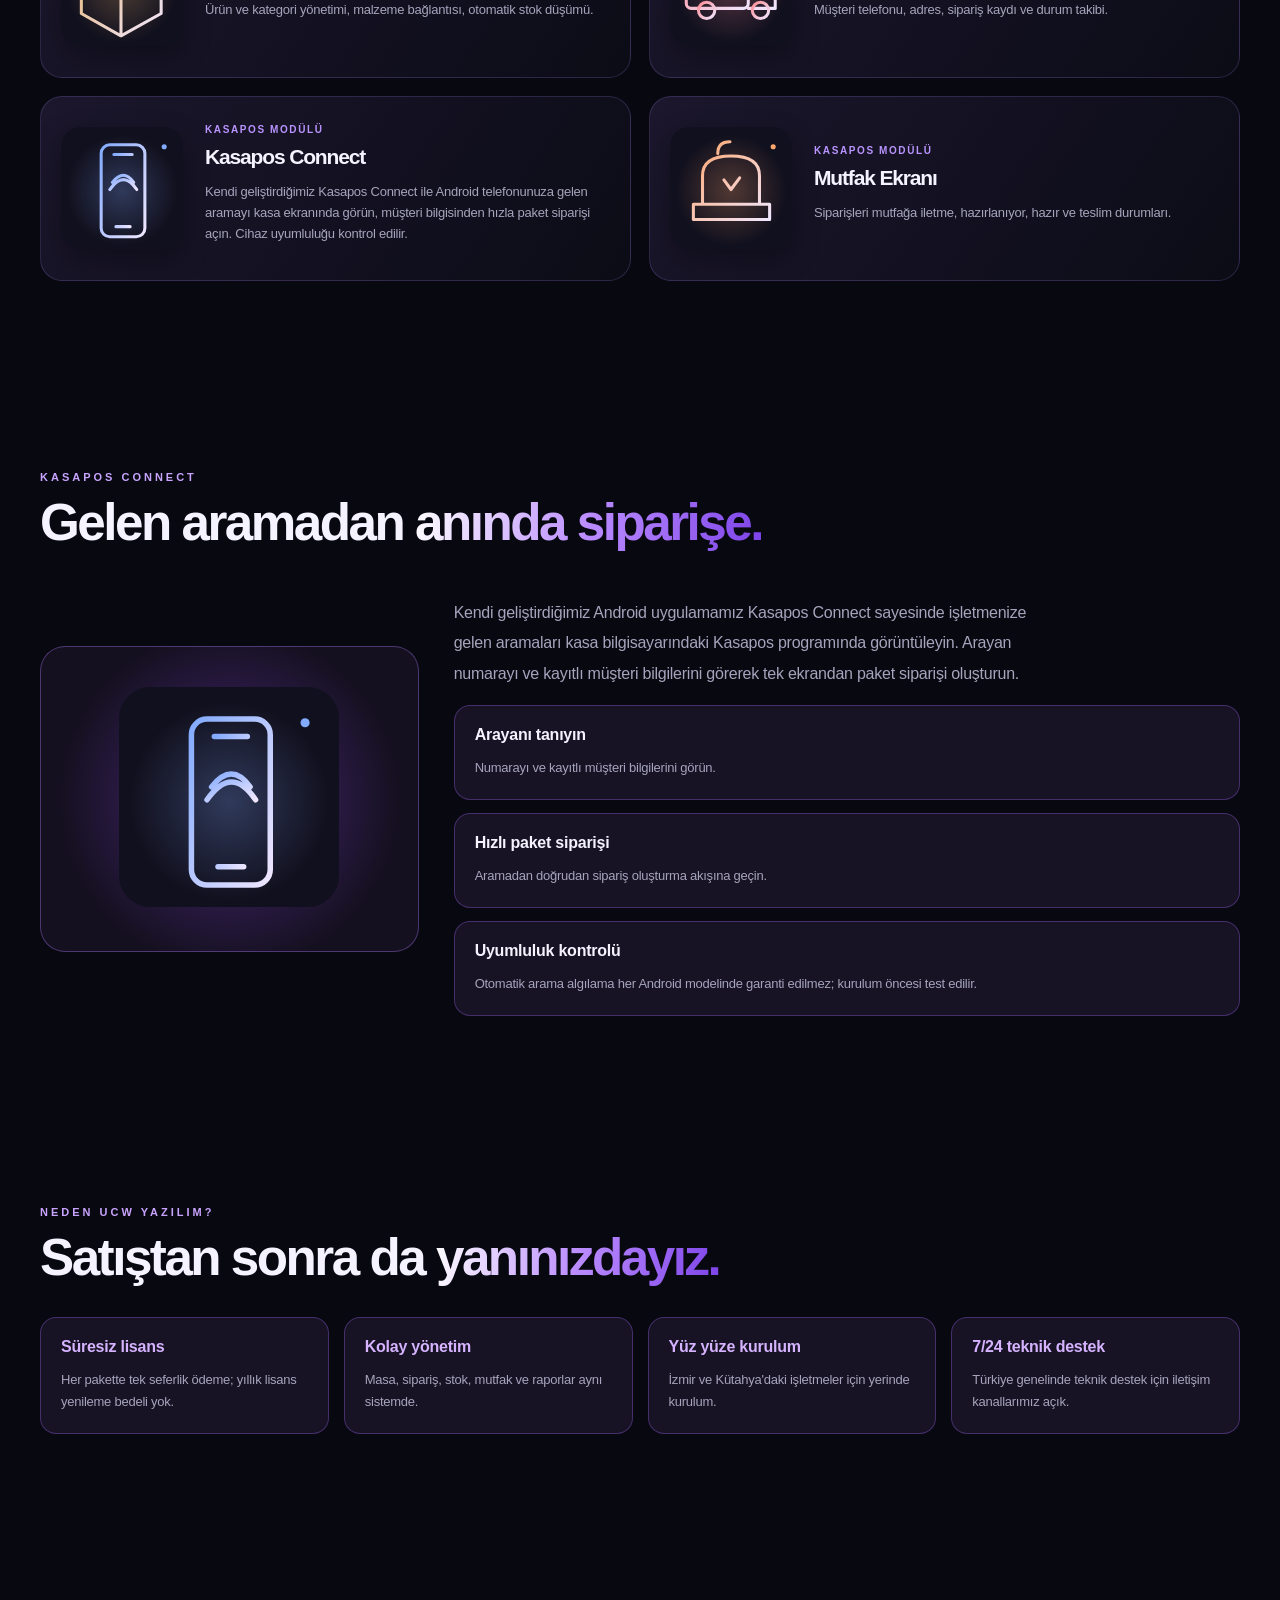
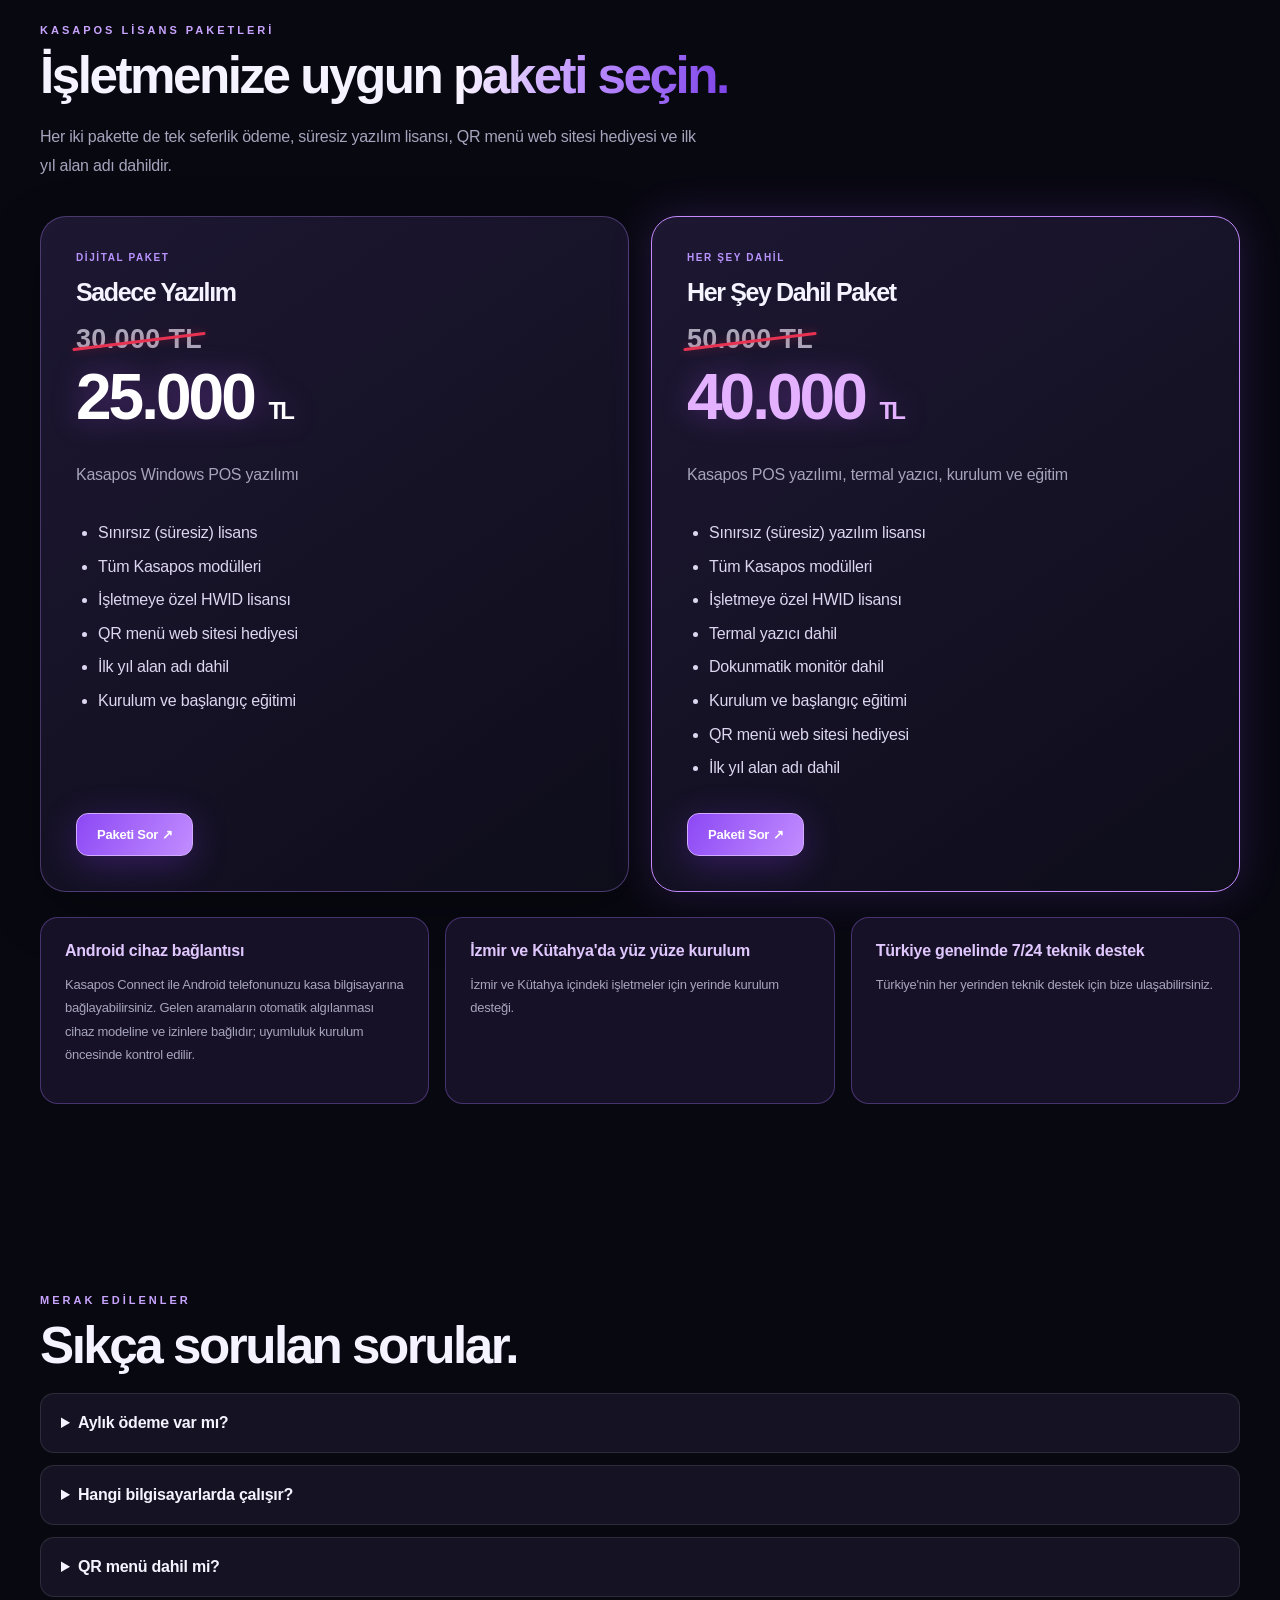
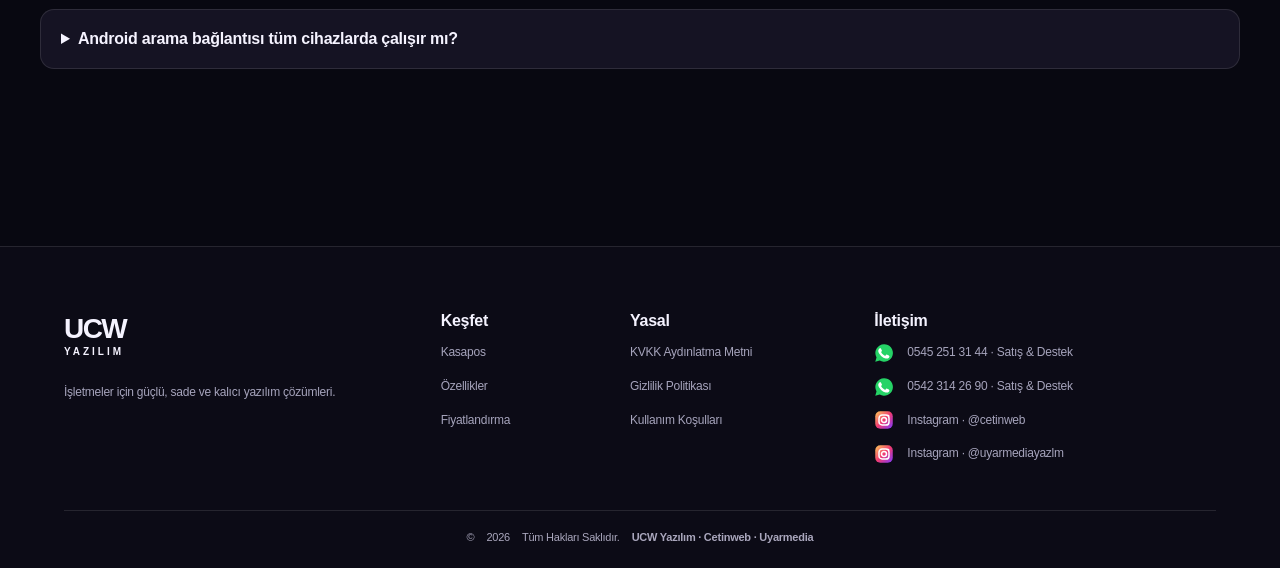
==== commit c033a203: "Add files via upload" ====
--- a/index.html
+++ b/index.html
@@ -1 +1 @@
-<!doctype html><html lang="tr"><head><meta charset="utf-8"><meta name="viewport" content="width=device-width,initial-scale=1"><meta name="theme-color" content="#090813"><title>Kasapos Programı | Restoran ve Kafe POS Otomasyonu | UCW Yazılım</title><link rel="icon" href="images/logo.svg"><link rel="stylesheet" href="style.css"><meta name="description" content="Kasapos restoran, kafe ve paket servis POS programı. Masa, adisyon, stok, mutfak ve raporlama tek ekranda. 25.000 TL’den başlayan süresiz lisans."><meta name="robots" content="index, follow, max-image-preview:large"><link rel="canonical" href="https://ucwyazilim.com.tr/"><meta property="og:type" content="website"><meta property="og:locale" content="tr_TR"><meta property="og:site_name" content="UCW Yazılım"><meta property="og:title" content="Kasapos Programı | Restoran ve Kafe POS Otomasyonu | UCW Yazılım"><meta property="og:description" content="Kasapos restoran, kafe ve paket servis POS programı. Masa, adisyon, stok, mutfak ve raporlama tek ekranda. 25.000 TL’den başlayan süresiz lisans."><meta property="og:url" content="https://ucwyazilim.com.tr/"><meta property="og:image" content="https://ucwyazilim.com.tr/images/og-kasapos.svg"><meta name="twitter:card" content="summary_large_image"><meta name="twitter:title" content="Kasapos Programı | Restoran ve Kafe POS Otomasyonu | UCW Yazılım"><meta name="twitter:description" content="Kasapos restoran, kafe ve paket servis POS programı. Masa, adisyon, stok, mutfak ve raporlama tek ekranda. 25.000 TL’den başlayan süresiz lisans."><script type="application/ld+json">{"@context": "https://schema.org", "@graph": [{"@context": "https://schema.org", "@type": "Organization", "name": "UCW Yazılım", "url": "https://ucwyazilim.com.tr/", "logo": "https://ucwyazilim.com.tr/images/logo.svg", "sameAs": ["https://www.instagram.com/cetinweb/", "https://www.instagram.com/uyarmediayazlm/"], "contactPoint": [{"@type": "ContactPoint", "telephone": "+90-545-251-3144", "contactType": "sales and customer support", "areaServed": "TR", "availableLanguage": "Turkish"}, {"@type": "ContactPoint", "telephone": "+90-542-314-2690", "contactType": "sales and customer support", "areaServed": "TR", "availableLanguage": "Turkish"}]}, {"@type": "SoftwareApplication", "name": "Kasapos", "applicationCategory": "BusinessApplication", "operatingSystem": "Windows", "description": "Restoran, kafe ve paket servis işletmeleri için POS ve adisyon otomasyon programı.", "url": "https://ucwyazilim.com.tr/kasapos.html", "offers": [{"@type": "Offer", "name": "Sadece Yazılım", "price": "25000", "priceCurrency": "TRY", "availability": "https://schema.org/InStock", "url": "https://ucwyazilim.com.tr/fiyatlandirma.html"}, {"@type": "Offer", "name": "Her Şey Dahil Paket", "price": "40000", "priceCurrency": "TRY", "availability": "https://schema.org/InStock", "url": "https://ucwyazilim.com.tr/fiyatlandirma.html"}]}]}</script></head><body><div id="intro"><div class="intro-logo">UCW<span> YAZILIM</span></div><div class="loader"><i></i></div><small>İşletmenizin geleceğine hoş geldiniz</small></div><div class="cursor-glow" id="glow"></div><header><a class="brand" href="index.html"><img src="images/logo.svg" alt="UCW Yazılım"><span>UCW <small>YAZILIM</small></span></a><button class="menu" id="menu" aria-label="Menüyü aç">≡</button><nav id="nav"><a href="index.html">Ana Sayfa</a><a href="hakkimizda.html">Hakkımızda</a><a href="kasapos.html">Kasapos</a><a href="ozellikler.html">Özellikler</a><a href="fiyatlandirma.html">Fiyatlandırma</a><a href="iletisim.html">İletişim</a></nav><a class="head-cta" href="https://wa.me/905452513144">Teklif Al ↗</a></header><main id="content"><section class="hero"><div class="reveal"><div class="eyebrow">UCW YAZILIM SUNAR · WINDOWS POS OTOMASYONU</div><h1>İşletmenizin <span class="gradient">kontrolü</span> sizde.</h1><p class="lead">Kasapos ile restoran, kafe, lokanta ve paket servis operasyonlarını tek merkezden yönetin. Güçlü altyapı, kolay kullanım, süresiz lisans.</p><div class="actions"><a class="btn" href="kasapos.html">Kasapos'u Keşfet ↗</a><a class="btn secondary" href="ozellikler.html">Tüm Özellikler</a></div></div><div class="hero-visual"><div class="pos-device"><div class="device-top"><span class="device-dot"></span><span>KASAPOS · CANLI ARAYÜZ ÖRNEĞİ</span><span>● ● ●</span></div><div class="pos-app"><aside class="pos-sidebar"><div class="pos-brand"><span class="brand-symbol">C</span><b>CetinWeb &amp;<br>UyarMedia</b><small>KASA &amp; ADİSYON</small></div><div class="pos-nav active">▦ &nbsp; Genel bakış</div><div class="pos-nav">▤ &nbsp; Satış ve Sipariş</div><div class="pos-nav">▣ &nbsp; Açık adisyonlar</div><div class="pos-nav">▥ &nbsp; Paket servis</div><div class="pos-nav">◫ &nbsp; Mutfak ekranı</div><div class="pos-nav">▤ &nbsp; Raporlar</div></aside><div class="pos-main"><div class="pos-head"><div><strong>Genel bakış</strong><small>Kasapos · İşletme kontrol paneli</small></div><span class="pos-user">Yönetici</span></div><div class="pos-banner"><strong>İşletmeniz tek ekranda.</strong><span>Masa, sipariş ve günlük operasyon yönetimi</span><div class="pos-actions"><span>Satışa başla</span><span>Yeni paket</span></div></div><div class="pos-stats"><div><small>Dolu masalar</small><b>4 / 12</b></div><div><small>Açık adisyon</small><b>6</b></div><div><small>Günlük ciro</small><b>₺12.450</b></div></div><div class="pos-bottom"><strong>Operasyon merkezi</strong><div class="pos-tiles"><div>Mutfak<small>Hazırlanan siparişler</small></div><div>Paket Servis<small>Teslimat takibi</small></div><div>Rezervasyon<small>Günlük plan</small></div></div><div class="pos-bars"><span style="--w:82%"></span><span style="--w:61%"></span><span style="--w:44%"></span></div></div></div></div></div><div class="device-stand"></div><div class="demo-note">Kasapos arayüzünden esinlenilmiş temsili tanıtım</div></div></section><section class="section"><div class="stats reveal"><div class="stat"><strong>12</strong><span>Temel modül</span></div><div class="stat"><strong>∞</strong><span>Süresiz lisans</span></div><div class="stat"><strong>0 ₺</strong><span>Yıllık yenileme</span></div><div class="stat"><strong>1</strong><span>Merkezi yönetim</span></div></div></section><section class="section"><div class="eyebrow">GÜNLÜK İŞLERİNİZİ KOLAYLAŞTIRIN</div><h2 class="section-title">Her şey tek <span class="gradient">ekranda.</span></h2><p class="section-desc">Kasapos, siparişten gün sonuna kadar işletmenin ritmine uyum sağlar.</p><div class="grid"><article class="card feature-card reveal"><img class="feature-art" src="images/masa.svg" alt="Masa ve Sipariş illüstrasyonu" loading="lazy"><div class="feature-copy"><span class="feature-tag">KASAPOS MODÜLÜ</span><h3>Masa ve Sipariş</h3><p>Masa açma, kapatma, sipariş ekleme, masa aktarımı, notlar ve adisyon takibi.</p></div></article><article class="card feature-card reveal"><img class="feature-art" src="images/odeme.svg" alt="Adisyon ve Ödeme illüstrasyonu" loading="lazy"><div class="feature-copy"><span class="feature-tag">KASAPOS MODÜLÜ</span><h3>Adisyon ve Ödeme</h3><p>Nakit ve kart, yüzdelik indirim, fiyat değişimi ve satış geçmişi.</p></div></article><article class="card feature-card reveal"><img class="feature-art" src="images/stok.svg" alt="Stok ve Ürün illüstrasyonu" loading="lazy"><div class="feature-copy"><span class="feature-tag">KASAPOS MODÜLÜ</span><h3>Stok ve Ürün</h3><p>Ürün ve kategori yönetimi, malzeme bağlantısı, otomatik stok düşümü.</p></div></article><article class="card feature-card reveal"><img class="feature-art" src="images/paket.svg" alt="Paket Servis illüstrasyonu" loading="lazy"><div class="feature-copy"><span class="feature-tag">KASAPOS MODÜLÜ</span><h3>Paket Servis</h3><p>Müşteri telefonu, adres, sipariş kaydı ve durum takibi.</p></div></article><article class="card feature-card reveal"><img class="feature-art" src="images/telefon.svg" alt="Kasapos Connect illüstrasyonu" loading="lazy"><div class="feature-copy"><span class="feature-tag">KASAPOS MODÜLÜ</span><h3>Kasapos Connect</h3><p>Kendi geliştirdiğimiz Kasapos Connect ile Android telefonunuza gelen aramayı kasa ekranında görün, müşteri bilgisinden hızla paket siparişi açın. Cihaz uyumluluğu kontrol edilir.</p></div></article><article class="card feature-card reveal"><img class="feature-art" src="images/mutfak.svg" alt="Mutfak Ekranı illüstrasyonu" loading="lazy"><div class="feature-copy"><span class="feature-tag">KASAPOS MODÜLÜ</span><h3>Mutfak Ekranı</h3><p>Siparişleri mutfağa iletme, hazırlanıyor, hazır ve teslim durumları.</p></div></article></div></section><section class="section"><div class="eyebrow">KASAPOS CONNECT</div><h2 class="section-title">Gelen aramadan <span class="gradient">anında siparişe.</span></h2><div class="connect-layout"><div class="connect-visual"><img src="images/telefon.svg" alt="Kasapos Connect Android telefon bağlantısı" loading="lazy"></div><div><p class="lead">Kendi geliştirdiğimiz Android uygulamamız Kasapos Connect sayesinde işletmenize gelen aramaları kasa bilgisayarındaki Kasapos programında görüntüleyin. Arayan numarayı ve kayıtlı müşteri bilgilerini görerek tek ekrandan paket siparişi oluşturun.</p><div class="connect-points"><div><strong>Arayanı tanıyın</strong><p>Numarayı ve kayıtlı müşteri bilgilerini görün.</p></div><div><strong>Hızlı paket siparişi</strong><p>Aramadan doğrudan sipariş oluşturma akışına geçin.</p></div><div><strong>Uyumluluk kontrolü</strong><p>Otomatik arama algılama her Android modelinde garanti edilmez; kurulum öncesi test edilir.</p></div></div></div></div></section><section class="section"><div class="eyebrow">NEDEN UCW YAZILIM?</div><h2 class="section-title">Satıştan sonra da <span class="gradient">yanınızdayız.</span></h2><div class="advantage-grid"><article><strong>Süresiz lisans</strong><p>Her pakette tek seferlik ödeme; yıllık lisans yenileme bedeli yok.</p></article><article><strong>Kolay yönetim</strong><p>Masa, sipariş, stok, mutfak ve raporlar aynı sistemde.</p></article><article><strong>Yüz yüze kurulum</strong><p>İzmir ve Kütahya'daki işletmeler için yerinde kurulum.</p></article><article><strong>7/24 teknik destek</strong><p>Türkiye genelinde teknik destek için iletişim kanallarımız açık.</p></article></div></section><section class="section reveal" id="paketler"><div class="eyebrow">KASAPOS LİSANS PAKETLERİ</div><h2 class="section-title">İşletmenize uygun <span class="gradient">paketi seçin.</span></h2><p class="section-desc">Her iki pakette de tek seferlik ödeme, süresiz yazılım lisansı, QR menü web sitesi hediyesi ve ilk yıl alan adı dahildir.</p><div class="pricing-grid"><article class="pricing-card"><span class="feature-tag">DİJİTAL PAKET</span><h3>Sadece Yazılım</h3><div class="price-discount"><span class="old-price">30.000 TL</span><div class="package-price">25.000 <small>TL</small></div></div><p>Kasapos Windows POS yazılımı</p><ul><li>Süresiz lisans</li><li>Tüm Kasapos modülleri</li><li>İşletmeye özel HWID lisansı</li><li>QR menü web sitesi hediyesi</li><li>İlk yıl alan adı dahil</li></ul><a class="btn" href="https://wa.me/905452513144?text=Merhaba%2C%20Kasapos%2025.000%20TL%20Sadece%20Yaz%C4%B1l%C4%B1m%20paketini%20almak%20istiyorum." target="_blank" rel="noopener">Paketi Sor ↗</a></article><article class="pricing-card highlighted"><span class="feature-tag">HER ŞEY DAHİL</span><h3>Her Şey Dahil Paket</h3><div class="price-discount"><span class="old-price">50.000 TL</span><div class="package-price">40.000 <small>TL</small></div></div><p>Kasapos POS yazılımı, termal yazıcı, kurulum ve eğitim</p><ul><li>Süresiz yazılım lisansı</li><li>Tüm Kasapos modülleri</li><li>Termal yazıcı dahil</li><li>Kurulum ve başlangıç eğitimi</li><li>QR menü web sitesi hediyesi</li><li>İlk yıl alan adı dahil</li></ul><a class="btn" href="https://wa.me/905452513144?text=Merhaba%2C%20Kasapos%2040.000%20TL%20Yaz%C4%B1l%C4%B1m%20ve%20Termal%20Yaz%C4%B1c%C4%B1%20paketini%20almak%20istiyorum." target="_blank" rel="noopener">Paketi Sor ↗</a></article></div><div class="support-strip"><div><strong>Android cihaz bağlantısı</strong><p>Kasapos Connect ile Android telefonunuzu kasa bilgisayarına bağlayabilirsiniz. Gelen aramaların otomatik algılanması cihaz modeline ve izinlere bağlıdır; uyumluluk kurulum öncesinde kontrol edilir.</p></div><div><strong>İzmir ve Kütahya'da yüz yüze kurulum</strong><p>İzmir ve Kütahya içindeki işletmeler için yerinde kurulum desteği.</p></div><div><strong>Türkiye genelinde 7/24 teknik destek</strong><p>Türkiye'nin her yerinden teknik destek için bize ulaşabilirsiniz.</p></div></div></section><section class="section faq"><div class="eyebrow">MERAK EDİLENLER</div><h2 class="section-title">Sıkça sorulan sorular.</h2><details><summary>Aylık ödeme var mı?</summary><p>Hayır. Hayır. Sadece Yazılım 25.000 TL, Her Şey Dahil Paket 40.000 TL; her ikisi de tek seferlik ödemedir.</p></details><details><summary>Hangi bilgisayarlarda çalışır?</summary><p>Windows işletim sistemli bilgisayarlarda çalışır. Kurulum öncesi cihaz uygunluğu kontrol edilir.</p></details><details><summary>QR menü dahil mi?</summary><p>Evet, QR menü web sitesi hediye ve ilk yıl alan adı dahildir.</p></details><details><summary>Android arama bağlantısı tüm cihazlarda çalışır mı?</summary><p>Kasapos Connect ile Android telefona gelen aramaları bilgisayar ekranında görüntüleyebilir, numara ve kayıtlı müşteri bilgileriyle hızlıca sipariş açabilirsiniz. Otomatik arama algılama her Android cihazda garanti edilmez; uyumluluk ve izinler kontrol edilir. İzmir ve Kütahya içinde yüz yüze kurulum, Türkiye genelinde 7/24 teknik destek sunulur.</p></details></section></main><footer><div class="footer-grid"><div><div class="foot-brand">UCW <span>YAZILIM</span></div><p>İşletmeler için güçlü, sade ve kalıcı yazılım çözümleri.</p></div><div><b>Keşfet</b><a href="kasapos.html">Kasapos</a><a href="ozellikler.html">Özellikler</a><a href="fiyatlandirma.html">Fiyatlandırma</a></div><div><b>Yasal</b><a href="kvkk.html">KVKK Aydınlatma Metni</a><a href="gizlilik.html">Gizlilik Politikası</a><a href="kullanim.html">Kullanım Koşulları</a></div><div><b>İletişim</b><a href="https://wa.me/905452513144"><img class="social-icon" src="images/whatsapp.svg" alt=""> 0545 251 31 44 · Satış &amp; Destek</a><a href="https://wa.me/905423142690"><img class="social-icon" src="images/whatsapp.svg" alt=""> 0542 314 26 90 · Satış &amp; Destek</a><a href="https://instagram.com/cetinweb"><img class="social-icon" src="images/instagram.svg" alt=""> Instagram · @cetinweb</a><a href="https://instagram.com/uyarmediayazlm"><img class="social-icon" src="images/instagram.svg" alt=""> Instagram · @uyarmediayazlm</a></div></div><div class="foot-bottom">© <span id="year"></span> Tüm Hakları Saklıdır. <strong>UCW Yazılım · Cetinweb · Uyarmedia</strong></div></footer><div class="float-contact"><a href="https://wa.me/905452513144" target="_blank"><img src="images/whatsapp.svg" alt=""> <span>Satış &amp; Destek</span></a><a href="https://wa.me/905423142690" target="_blank"><img src="images/whatsapp.svg" alt=""> <span>Satış &amp; Destek</span></a></div><script src="script.js"></script></body></html>
+<!doctype html><html lang="tr"><head><meta charset="utf-8"><meta name="viewport" content="width=device-width,initial-scale=1"><meta name="theme-color" content="#090813"><title>Kasapos Programı | Restoran ve Kafe POS Otomasyonu | UCW Yazılım</title><link rel="icon" href="images/logo.svg"><link rel="stylesheet" href="style.css"><meta name="description" content="Kasapos restoran, kafe ve paket servis POS programı. Masa, adisyon, stok, mutfak ve raporlama tek ekranda. 25.000 TL’den başlayan süresiz lisans."><meta name="robots" content="index, follow, max-image-preview:large"><link rel="canonical" href="https://ucwyazilim.com.tr/"><meta property="og:type" content="website"><meta property="og:locale" content="tr_TR"><meta property="og:site_name" content="UCW Yazılım"><meta property="og:title" content="Kasapos Programı | Restoran ve Kafe POS Otomasyonu | UCW Yazılım"><meta property="og:description" content="Kasapos restoran, kafe ve paket servis POS programı. Masa, adisyon, stok, mutfak ve raporlama tek ekranda. 25.000 TL’den başlayan süresiz lisans."><meta property="og:url" content="https://ucwyazilim.com.tr/"><meta property="og:image" content="https://ucwyazilim.com.tr/images/og-kasapos.svg"><meta name="twitter:card" content="summary_large_image"><meta name="twitter:title" content="Kasapos Programı | Restoran ve Kafe POS Otomasyonu | UCW Yazılım"><meta name="twitter:description" content="Kasapos restoran, kafe ve paket servis POS programı. Masa, adisyon, stok, mutfak ve raporlama tek ekranda. 25.000 TL’den başlayan süresiz lisans."><script type="application/ld+json">{"@context": "https://schema.org", "@graph": [{"@context": "https://schema.org", "@type": "Organization", "name": "UCW Yazılım", "url": "https://ucwyazilim.com.tr/", "logo": "https://ucwyazilim.com.tr/images/logo.svg", "sameAs": ["https://www.instagram.com/cetinweb/", "https://www.instagram.com/uyarmediayazlm/"], "contactPoint": [{"@type": "ContactPoint", "telephone": "+90-545-251-3144", "contactType": "sales and customer support", "areaServed": "TR", "availableLanguage": "Turkish"}, {"@type": "ContactPoint", "telephone": "+90-542-314-2690", "contactType": "sales and customer support", "areaServed": "TR", "availableLanguage": "Turkish"}]}, {"@type": "SoftwareApplication", "name": "Kasapos", "applicationCategory": "BusinessApplication", "operatingSystem": "Windows", "description": "Restoran, kafe ve paket servis işletmeleri için POS ve adisyon otomasyon programı.", "url": "https://ucwyazilim.com.tr/kasapos.html", "offers": [{"@type": "Offer", "name": "Sadece Yazılım", "price": "25000", "priceCurrency": "TRY", "availability": "https://schema.org/InStock", "url": "https://ucwyazilim.com.tr/fiyatlandirma.html"}, {"@type": "Offer", "name": "Her Şey Dahil Paket", "price": "40000", "priceCurrency": "TRY", "availability": "https://schema.org/InStock", "url": "https://ucwyazilim.com.tr/fiyatlandirma.html"}]}]}</script></head><body><div id="intro"><div class="intro-logo">UCW<span> YAZILIM</span></div><div class="loader"><i></i></div><small>İşletmenizin geleceğine hoş geldiniz</small></div><div class="cursor-glow" id="glow"></div><header><a class="brand" href="index.html"><img src="images/logo.svg" alt="UCW Yazılım"><span>UCW <small>YAZILIM</small></span></a><button class="menu" id="menu" aria-label="Menüyü aç">≡</button><nav id="nav"><a href="index.html">Ana Sayfa</a><a href="hakkimizda.html">Hakkımızda</a><a href="kasapos.html">Kasapos</a><a href="ozellikler.html">Özellikler</a><a href="fiyatlandirma.html">Fiyatlandırma</a><a href="iletisim.html">İletişim</a></nav><a class="head-cta" href="https://wa.me/905452513144">Teklif Al ↗</a></header><main id="content"><section class="hero"><div class="reveal"><div class="eyebrow">UCW YAZILIM SUNAR · WINDOWS POS OTOMASYONU</div><h1>İşletmenizin <span class="gradient">kontrolü</span> sizde.</h1><p class="lead">Kasapos ile restoran, kafe, lokanta ve paket servis operasyonlarını tek merkezden yönetin. Güçlü altyapı, kolay kullanım, süresiz lisans.</p><div class="actions"><a class="btn" href="kasapos.html">Kasapos'u Keşfet ↗</a><a class="btn secondary" href="ozellikler.html">Tüm Özellikler</a></div></div><div class="hero-visual"><div class="pos-device"><div class="device-top"><span class="device-dot"></span><span>KASAPOS · CANLI ARAYÜZ ÖRNEĞİ</span><span>● ● ●</span></div><div class="pos-app"><aside class="pos-sidebar"><div class="pos-brand"><span class="brand-symbol">C</span><b>CetinWeb &amp;<br>UyarMedia</b><small>KASA &amp; ADİSYON</small></div><div class="pos-nav active">▦ &nbsp; Genel bakış</div><div class="pos-nav">▤ &nbsp; Satış ve Sipariş</div><div class="pos-nav">▣ &nbsp; Açık adisyonlar</div><div class="pos-nav">▥ &nbsp; Paket servis</div><div class="pos-nav">◫ &nbsp; Mutfak ekranı</div><div class="pos-nav">▤ &nbsp; Raporlar</div></aside><div class="pos-main"><div class="pos-head"><div><strong>Genel bakış</strong><small>Kasapos · İşletme kontrol paneli</small></div><span class="pos-user">Yönetici</span></div><div class="pos-banner"><strong>İşletmeniz tek ekranda.</strong><span>Masa, sipariş ve günlük operasyon yönetimi</span><div class="pos-actions"><span>Satışa başla</span><span>Yeni paket</span></div></div><div class="pos-stats"><div><small>Dolu masalar</small><b>4 / 12</b></div><div><small>Açık adisyon</small><b>6</b></div><div><small>Günlük ciro</small><b>₺12.450</b></div></div><div class="pos-bottom"><strong>Operasyon merkezi</strong><div class="pos-tiles"><div>Mutfak<small>Hazırlanan siparişler</small></div><div>Paket Servis<small>Teslimat takibi</small></div><div>Rezervasyon<small>Günlük plan</small></div></div><div class="pos-bars"><span style="--w:82%"></span><span style="--w:61%"></span><span style="--w:44%"></span></div></div></div></div></div><div class="device-stand"></div><div class="demo-note">Kasapos arayüzünden esinlenilmiş temsili tanıtım</div></div></section><section class="section"><div class="stats reveal"><div class="stat"><strong>12</strong><span>Temel modül</span></div><div class="stat"><strong>∞</strong><span>Süresiz lisans</span></div><div class="stat"><strong>0 ₺</strong><span>Yıllık yenileme</span></div><div class="stat"><strong>1</strong><span>Merkezi yönetim</span></div></div></section><section class="section"><div class="eyebrow">GÜNLÜK İŞLERİNİZİ KOLAYLAŞTIRIN</div><h2 class="section-title">Her şey tek <span class="gradient">ekranda.</span></h2><p class="section-desc">Kasapos, siparişten gün sonuna kadar işletmenin ritmine uyum sağlar.</p><div class="grid"><article class="card feature-card reveal"><img class="feature-art" src="images/masa.svg" alt="Masa ve Sipariş illüstrasyonu" loading="lazy"><div class="feature-copy"><span class="feature-tag">KASAPOS MODÜLÜ</span><h3>Masa ve Sipariş</h3><p>Masa açma, kapatma, sipariş ekleme, masa aktarımı, notlar ve adisyon takibi.</p></div></article><article class="card feature-card reveal"><img class="feature-art" src="images/odeme.svg" alt="Adisyon ve Ödeme illüstrasyonu" loading="lazy"><div class="feature-copy"><span class="feature-tag">KASAPOS MODÜLÜ</span><h3>Adisyon ve Ödeme</h3><p>Nakit ve kart, yüzdelik indirim, fiyat değişimi ve satış geçmişi.</p></div></article><article class="card feature-card reveal"><img class="feature-art" src="images/stok.svg" alt="Stok ve Ürün illüstrasyonu" loading="lazy"><div class="feature-copy"><span class="feature-tag">KASAPOS MODÜLÜ</span><h3>Stok ve Ürün</h3><p>Ürün ve kategori yönetimi, malzeme bağlantısı, otomatik stok düşümü.</p></div></article><article class="card feature-card reveal"><img class="feature-art" src="images/paket.svg" alt="Paket Servis illüstrasyonu" loading="lazy"><div class="feature-copy"><span class="feature-tag">KASAPOS MODÜLÜ</span><h3>Paket Servis</h3><p>Müşteri telefonu, adres, sipariş kaydı ve durum takibi.</p></div></article><article class="card feature-card reveal"><img class="feature-art" src="images/telefon.svg" alt="Kasapos Connect illüstrasyonu" loading="lazy"><div class="feature-copy"><span class="feature-tag">KASAPOS MODÜLÜ</span><h3>Kasapos Connect</h3><p>Kendi geliştirdiğimiz Kasapos Connect ile Android telefonunuza gelen aramayı kasa ekranında görün, müşteri bilgisinden hızla paket siparişi açın. Cihaz uyumluluğu kontrol edilir.</p></div></article><article class="card feature-card reveal"><img class="feature-art" src="images/mutfak.svg" alt="Mutfak Ekranı illüstrasyonu" loading="lazy"><div class="feature-copy"><span class="feature-tag">KASAPOS MODÜLÜ</span><h3>Mutfak Ekranı</h3><p>Siparişleri mutfağa iletme, hazırlanıyor, hazır ve teslim durumları.</p></div></article></div></section><section class="section"><div class="eyebrow">KASAPOS CONNECT</div><h2 class="section-title">Gelen aramadan <span class="gradient">anında siparişe.</span></h2><div class="connect-layout"><div class="connect-visual"><img src="images/telefon.svg" alt="Kasapos Connect Android telefon bağlantısı" loading="lazy"></div><div><p class="lead">Kendi geliştirdiğimiz Android uygulamamız Kasapos Connect sayesinde işletmenize gelen aramaları kasa bilgisayarındaki Kasapos programında görüntüleyin. Arayan numarayı ve kayıtlı müşteri bilgilerini görerek tek ekrandan paket siparişi oluşturun.</p><div class="connect-points"><div><strong>Arayanı tanıyın</strong><p>Numarayı ve kayıtlı müşteri bilgilerini görün.</p></div><div><strong>Hızlı paket siparişi</strong><p>Aramadan doğrudan sipariş oluşturma akışına geçin.</p></div><div><strong>Uyumluluk kontrolü</strong><p>Otomatik arama algılama her Android modelinde garanti edilmez; kurulum öncesi test edilir.</p></div></div></div></div></section><section class="section"><div class="eyebrow">NEDEN UCW YAZILIM?</div><h2 class="section-title">Satıştan sonra da <span class="gradient">yanınızdayız.</span></h2><div class="advantage-grid"><article><strong>Süresiz lisans</strong><p>Her pakette tek seferlik ödeme; yıllık lisans yenileme bedeli yok.</p></article><article><strong>Kolay yönetim</strong><p>Masa, sipariş, stok, mutfak ve raporlar aynı sistemde.</p></article><article><strong>Yüz yüze kurulum</strong><p>İzmir ve Kütahya'daki işletmeler için yerinde kurulum.</p></article><article><strong>7/24 teknik destek</strong><p>Türkiye genelinde teknik destek için iletişim kanallarımız açık.</p></article></div></section><section class="section reveal" id="paketler"><div class="eyebrow">KASAPOS LİSANS PAKETLERİ</div><h2 class="section-title">İşletmenize uygun <span class="gradient">paketi seçin.</span></h2><p class="section-desc">Her iki pakette de tek seferlik ödeme, süresiz yazılım lisansı, QR menü web sitesi hediyesi ve ilk yıl alan adı dahildir.</p><div class="pricing-grid"><article class="pricing-card"><span class="feature-tag">DİJİTAL PAKET</span><h3>Sadece Yazılım</h3><div class="price-discount"><span class="old-price">30.000 TL</span><div class="package-price">25.000 <small>TL</small></div></div><p>Kasapos Windows POS yazılımı</p><ul><li>Sınırsız (süresiz) lisans</li><li>Tüm Kasapos modülleri</li><li>İşletmeye özel HWID lisansı</li><li>QR menü web sitesi hediyesi</li><li>İlk yıl alan adı dahil</li><li>Kurulum ve başlangıç eğitimi</li></ul><a class="btn" href="https://wa.me/905452513144?text=Merhaba%2C%20Kasapos%2025.000%20TL%20Sadece%20Yaz%C4%B1l%C4%B1m%20paketini%20almak%20istiyorum." target="_blank" rel="noopener">Paketi Sor ↗</a></article><article class="pricing-card highlighted"><span class="feature-tag">HER ŞEY DAHİL</span><h3>Her Şey Dahil Paket</h3><div class="price-discount"><span class="old-price">50.000 TL</span><div class="package-price">40.000 <small>TL</small></div></div><p>Kasapos POS yazılımı, termal yazıcı, kurulum ve eğitim</p><ul><li>Sınırsız (süresiz) yazılım lisansı</li><li>Tüm Kasapos modülleri</li><li>İşletmeye özel HWID lisansı</li><li>Termal yazıcı dahil</li><li>Dokunmatik monitör dahil</li><li>Kurulum ve başlangıç eğitimi</li><li>QR menü web sitesi hediyesi</li><li>İlk yıl alan adı dahil</li></ul><a class="btn" href="https://wa.me/905452513144?text=Merhaba%2C%20Kasapos%2040.000%20TL%20Yaz%C4%B1l%C4%B1m%20ve%20Termal%20Yaz%C4%B1c%C4%B1%20paketini%20almak%20istiyorum." target="_blank" rel="noopener">Paketi Sor ↗</a></article></div><div class="support-strip"><div><strong>Android cihaz bağlantısı</strong><p>Kasapos Connect ile Android telefonunuzu kasa bilgisayarına bağlayabilirsiniz. Gelen aramaların otomatik algılanması cihaz modeline ve izinlere bağlıdır; uyumluluk kurulum öncesinde kontrol edilir.</p></div><div><strong>İzmir ve Kütahya'da yüz yüze kurulum</strong><p>İzmir ve Kütahya içindeki işletmeler için yerinde kurulum desteği.</p></div><div><strong>Türkiye genelinde 7/24 teknik destek</strong><p>Türkiye'nin her yerinden teknik destek için bize ulaşabilirsiniz.</p></div></div></section><section class="section faq"><div class="eyebrow">MERAK EDİLENLER</div><h2 class="section-title">Sıkça sorulan sorular.</h2><details><summary>Aylık ödeme var mı?</summary><p>Hayır. Hayır. Sadece Yazılım 25.000 TL, Her Şey Dahil Paket 40.000 TL; her ikisi de tek seferlik ödemedir.</p></details><details><summary>Hangi bilgisayarlarda çalışır?</summary><p>Windows işletim sistemli bilgisayarlarda çalışır. Kurulum öncesi cihaz uygunluğu kontrol edilir.</p></details><details><summary>QR menü dahil mi?</summary><p>Evet, QR menü web sitesi hediye ve ilk yıl alan adı dahildir.</p></details><details><summary>Android arama bağlantısı tüm cihazlarda çalışır mı?</summary><p>Kasapos Connect ile Android telefona gelen aramaları bilgisayar ekranında görüntüleyebilir, numara ve kayıtlı müşteri bilgileriyle hızlıca sipariş açabilirsiniz. Otomatik arama algılama her Android cihazda garanti edilmez; uyumluluk ve izinler kontrol edilir. İzmir ve Kütahya içinde yüz yüze kurulum, Türkiye genelinde 7/24 teknik destek sunulur.</p></details></section></main><footer><div class="footer-grid"><div><div class="foot-brand">UCW <span>YAZILIM</span></div><p>İşletmeler için güçlü, sade ve kalıcı yazılım çözümleri.</p></div><div><b>Keşfet</b><a href="kasapos.html">Kasapos</a><a href="ozellikler.html">Özellikler</a><a href="fiyatlandirma.html">Fiyatlandırma</a></div><div><b>Yasal</b><a href="kvkk.html">KVKK Aydınlatma Metni</a><a href="gizlilik.html">Gizlilik Politikası</a><a href="kullanim.html">Kullanım Koşulları</a></div><div><b>İletişim</b><a href="https://wa.me/905452513144"><img class="social-icon" src="images/whatsapp.svg" alt=""> 0545 251 31 44 · Satış &amp; Destek</a><a href="https://wa.me/905423142690"><img class="social-icon" src="images/whatsapp.svg" alt=""> 0542 314 26 90 · Satış &amp; Destek</a><a href="https://instagram.com/cetinweb"><img class="social-icon" src="images/instagram.svg" alt=""> Instagram · @cetinweb</a><a href="https://instagram.com/uyarmediayazlm"><img class="social-icon" src="images/instagram.svg" alt=""> Instagram · @uyarmediayazlm</a></div></div><div class="foot-bottom">© <span id="year"></span> Tüm Hakları Saklıdır. <strong>UCW Yazılım · Cetinweb · Uyarmedia</strong></div></footer><div class="float-contact"><a href="https://wa.me/905452513144" target="_blank"><img src="images/whatsapp.svg" alt=""> <span>Satış &amp; Destek</span></a><a href="https://wa.me/905423142690" target="_blank"><img src="images/whatsapp.svg" alt=""> <span>Satış &amp; Destek</span></a></div><script src="script.js"></script></body></html>
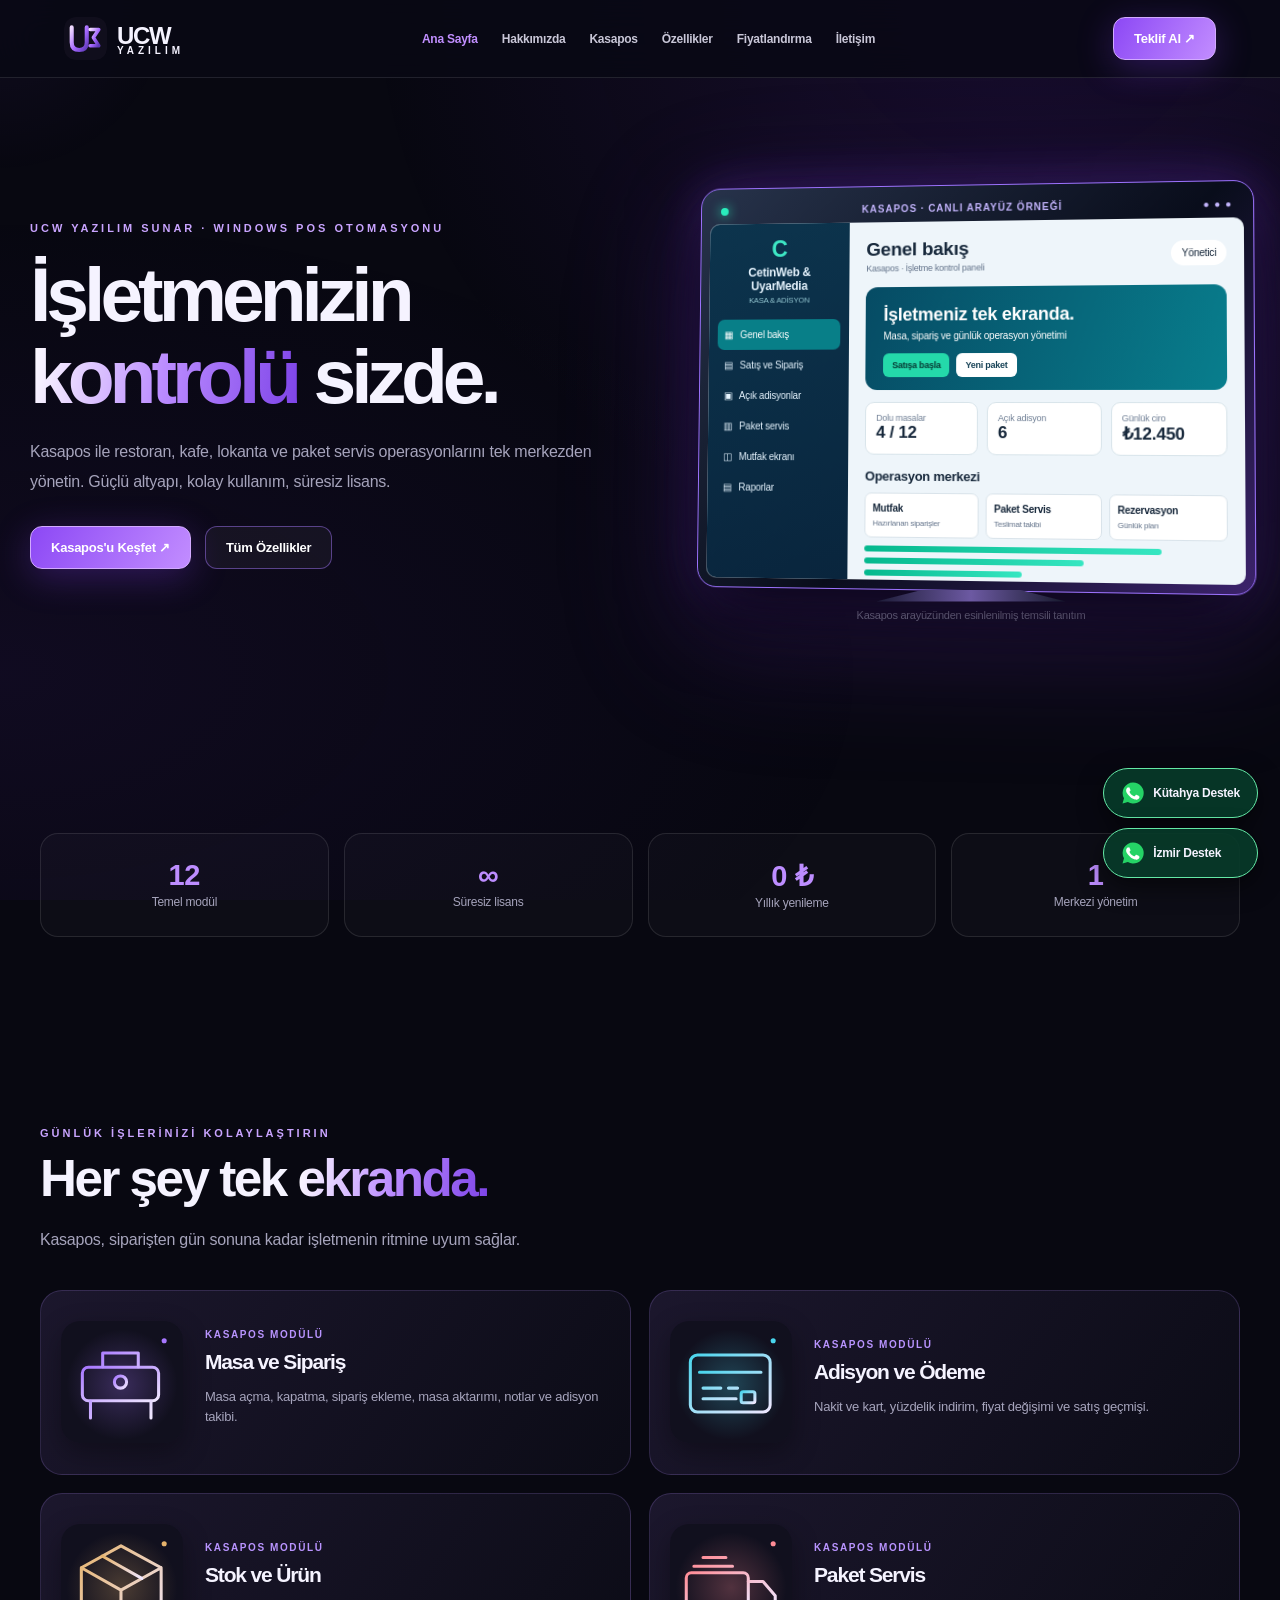
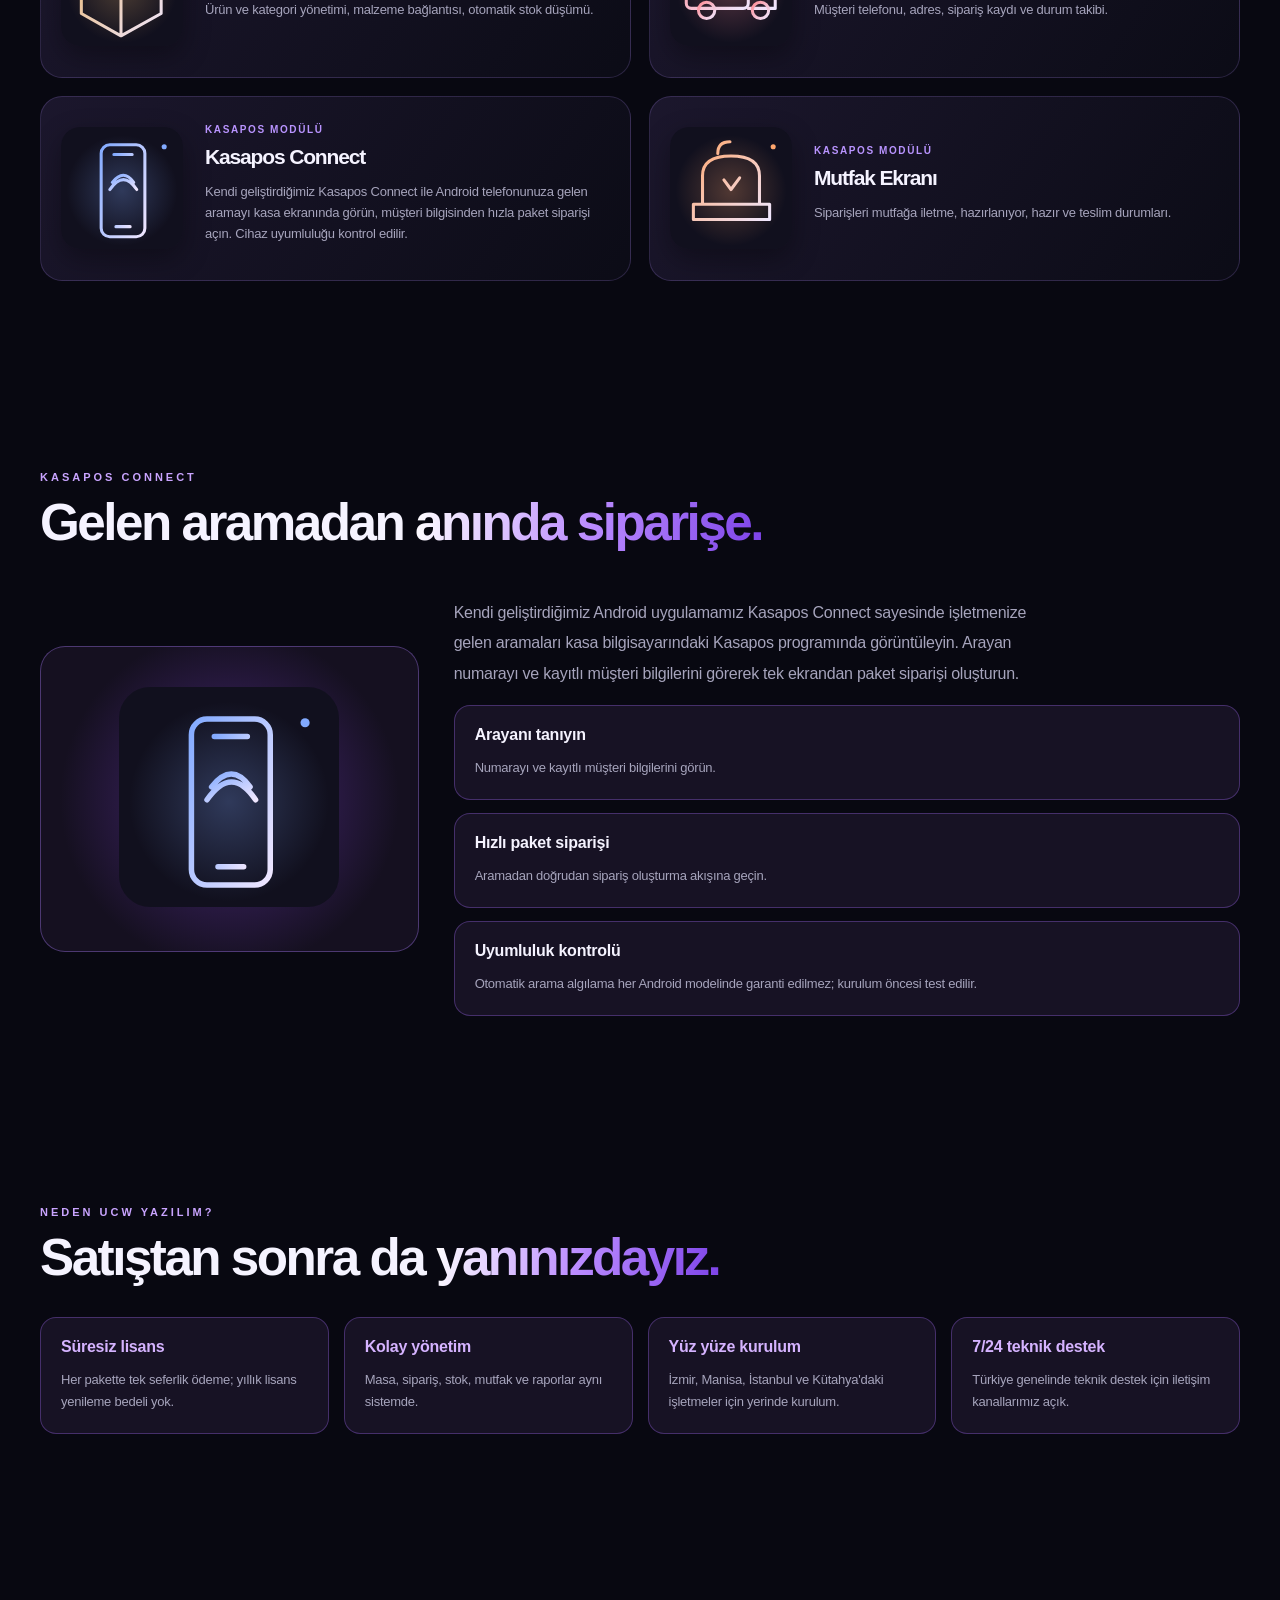
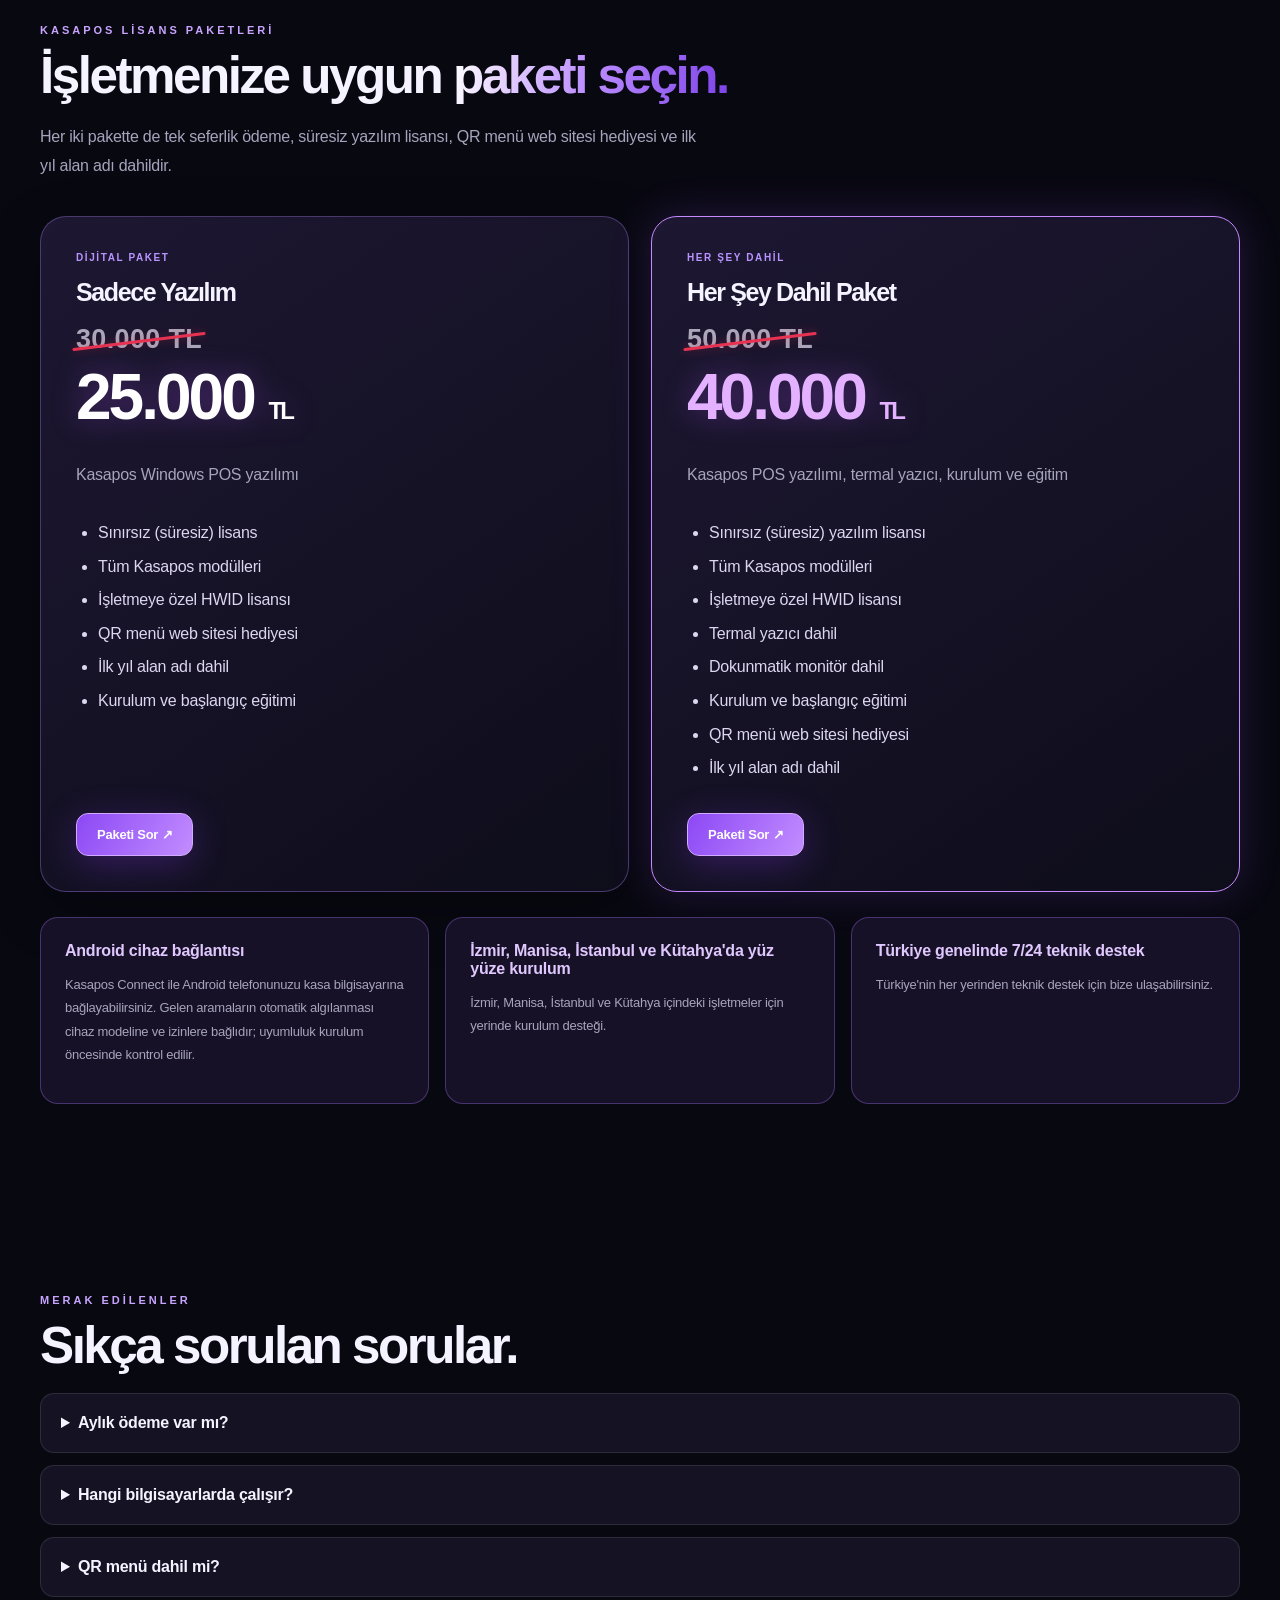
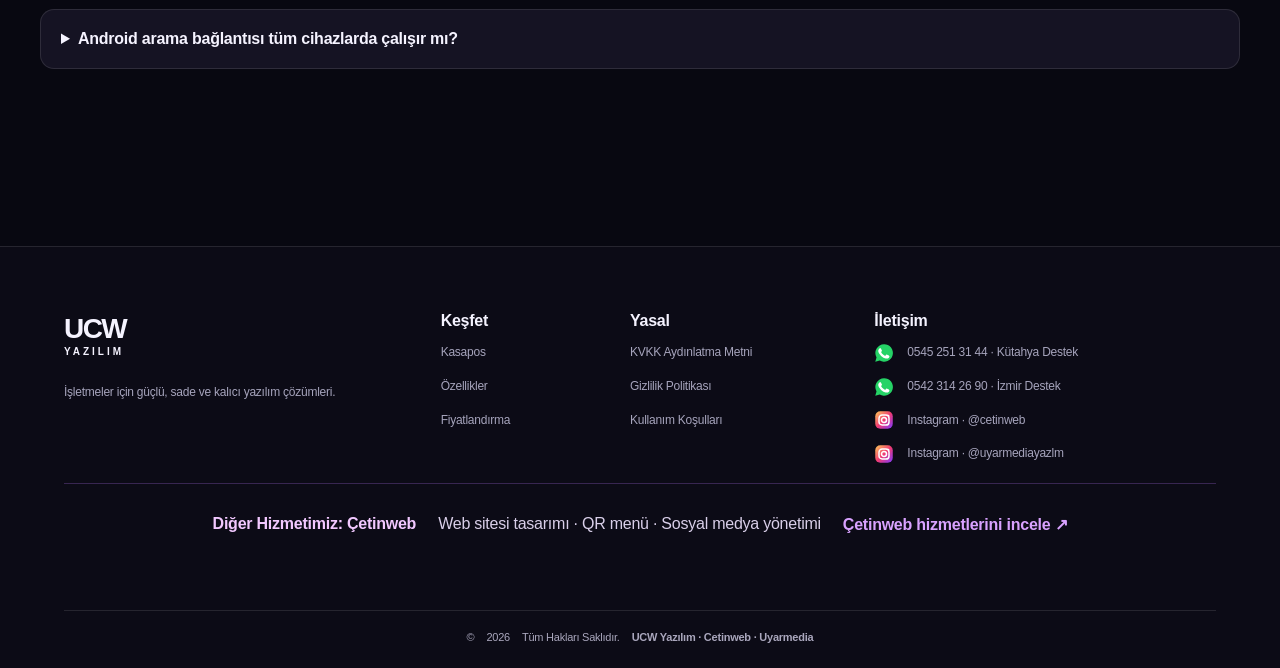
==== commit 94e6ed0b: "Add files via upload" ====
--- a/index.html
+++ b/index.html
@@ -1 +1 @@
-<!doctype html><html lang="tr"><head><meta charset="utf-8"><meta name="viewport" content="width=device-width,initial-scale=1"><meta name="theme-color" content="#090813"><title>Kasapos Programı | Restoran ve Kafe POS Otomasyonu | UCW Yazılım</title><link rel="icon" href="images/logo.svg"><link rel="stylesheet" href="style.css"><meta name="description" content="Kasapos restoran, kafe ve paket servis POS programı. Masa, adisyon, stok, mutfak ve raporlama tek ekranda. 25.000 TL’den başlayan süresiz lisans."><meta name="robots" content="index, follow, max-image-preview:large"><link rel="canonical" href="https://ucwyazilim.com.tr/"><meta property="og:type" content="website"><meta property="og:locale" content="tr_TR"><meta property="og:site_name" content="UCW Yazılım"><meta property="og:title" content="Kasapos Programı | Restoran ve Kafe POS Otomasyonu | UCW Yazılım"><meta property="og:description" content="Kasapos restoran, kafe ve paket servis POS programı. Masa, adisyon, stok, mutfak ve raporlama tek ekranda. 25.000 TL’den başlayan süresiz lisans."><meta property="og:url" content="https://ucwyazilim.com.tr/"><meta property="og:image" content="https://ucwyazilim.com.tr/images/og-kasapos.svg"><meta name="twitter:card" content="summary_large_image"><meta name="twitter:title" content="Kasapos Programı | Restoran ve Kafe POS Otomasyonu | UCW Yazılım"><meta name="twitter:description" content="Kasapos restoran, kafe ve paket servis POS programı. Masa, adisyon, stok, mutfak ve raporlama tek ekranda. 25.000 TL’den başlayan süresiz lisans."><script type="application/ld+json">{"@context": "https://schema.org", "@graph": [{"@context": "https://schema.org", "@type": "Organization", "name": "UCW Yazılım", "url": "https://ucwyazilim.com.tr/", "logo": "https://ucwyazilim.com.tr/images/logo.svg", "sameAs": ["https://www.instagram.com/cetinweb/", "https://www.instagram.com/uyarmediayazlm/"], "contactPoint": [{"@type": "ContactPoint", "telephone": "+90-545-251-3144", "contactType": "sales and customer support", "areaServed": "TR", "availableLanguage": "Turkish"}, {"@type": "ContactPoint", "telephone": "+90-542-314-2690", "contactType": "sales and customer support", "areaServed": "TR", "availableLanguage": "Turkish"}]}, {"@type": "SoftwareApplication", "name": "Kasapos", "applicationCategory": "BusinessApplication", "operatingSystem": "Windows", "description": "Restoran, kafe ve paket servis işletmeleri için POS ve adisyon otomasyon programı.", "url": "https://ucwyazilim.com.tr/kasapos.html", "offers": [{"@type": "Offer", "name": "Sadece Yazılım", "price": "25000", "priceCurrency": "TRY", "availability": "https://schema.org/InStock", "url": "https://ucwyazilim.com.tr/fiyatlandirma.html"}, {"@type": "Offer", "name": "Her Şey Dahil Paket", "price": "40000", "priceCurrency": "TRY", "availability": "https://schema.org/InStock", "url": "https://ucwyazilim.com.tr/fiyatlandirma.html"}]}]}</script></head><body><div id="intro"><div class="intro-logo">UCW<span> YAZILIM</span></div><div class="loader"><i></i></div><small>İşletmenizin geleceğine hoş geldiniz</small></div><div class="cursor-glow" id="glow"></div><header><a class="brand" href="index.html"><img src="images/logo.svg" alt="UCW Yazılım"><span>UCW <small>YAZILIM</small></span></a><button class="menu" id="menu" aria-label="Menüyü aç">≡</button><nav id="nav"><a href="index.html">Ana Sayfa</a><a href="hakkimizda.html">Hakkımızda</a><a href="kasapos.html">Kasapos</a><a href="ozellikler.html">Özellikler</a><a href="fiyatlandirma.html">Fiyatlandırma</a><a href="iletisim.html">İletişim</a></nav><a class="head-cta" href="https://wa.me/905452513144">Teklif Al ↗</a></header><main id="content"><section class="hero"><div class="reveal"><div class="eyebrow">UCW YAZILIM SUNAR · WINDOWS POS OTOMASYONU</div><h1>İşletmenizin <span class="gradient">kontrolü</span> sizde.</h1><p class="lead">Kasapos ile restoran, kafe, lokanta ve paket servis operasyonlarını tek merkezden yönetin. Güçlü altyapı, kolay kullanım, süresiz lisans.</p><div class="actions"><a class="btn" href="kasapos.html">Kasapos'u Keşfet ↗</a><a class="btn secondary" href="ozellikler.html">Tüm Özellikler</a></div></div><div class="hero-visual"><div class="pos-device"><div class="device-top"><span class="device-dot"></span><span>KASAPOS · CANLI ARAYÜZ ÖRNEĞİ</span><span>● ● ●</span></div><div class="pos-app"><aside class="pos-sidebar"><div class="pos-brand"><span class="brand-symbol">C</span><b>CetinWeb &amp;<br>UyarMedia</b><small>KASA &amp; ADİSYON</small></div><div class="pos-nav active">▦ &nbsp; Genel bakış</div><div class="pos-nav">▤ &nbsp; Satış ve Sipariş</div><div class="pos-nav">▣ &nbsp; Açık adisyonlar</div><div class="pos-nav">▥ &nbsp; Paket servis</div><div class="pos-nav">◫ &nbsp; Mutfak ekranı</div><div class="pos-nav">▤ &nbsp; Raporlar</div></aside><div class="pos-main"><div class="pos-head"><div><strong>Genel bakış</strong><small>Kasapos · İşletme kontrol paneli</small></div><span class="pos-user">Yönetici</span></div><div class="pos-banner"><strong>İşletmeniz tek ekranda.</strong><span>Masa, sipariş ve günlük operasyon yönetimi</span><div class="pos-actions"><span>Satışa başla</span><span>Yeni paket</span></div></div><div class="pos-stats"><div><small>Dolu masalar</small><b>4 / 12</b></div><div><small>Açık adisyon</small><b>6</b></div><div><small>Günlük ciro</small><b>₺12.450</b></div></div><div class="pos-bottom"><strong>Operasyon merkezi</strong><div class="pos-tiles"><div>Mutfak<small>Hazırlanan siparişler</small></div><div>Paket Servis<small>Teslimat takibi</small></div><div>Rezervasyon<small>Günlük plan</small></div></div><div class="pos-bars"><span style="--w:82%"></span><span style="--w:61%"></span><span style="--w:44%"></span></div></div></div></div></div><div class="device-stand"></div><div class="demo-note">Kasapos arayüzünden esinlenilmiş temsili tanıtım</div></div></section><section class="section"><div class="stats reveal"><div class="stat"><strong>12</strong><span>Temel modül</span></div><div class="stat"><strong>∞</strong><span>Süresiz lisans</span></div><div class="stat"><strong>0 ₺</strong><span>Yıllık yenileme</span></div><div class="stat"><strong>1</strong><span>Merkezi yönetim</span></div></div></section><section class="section"><div class="eyebrow">GÜNLÜK İŞLERİNİZİ KOLAYLAŞTIRIN</div><h2 class="section-title">Her şey tek <span class="gradient">ekranda.</span></h2><p class="section-desc">Kasapos, siparişten gün sonuna kadar işletmenin ritmine uyum sağlar.</p><div class="grid"><article class="card feature-card reveal"><img class="feature-art" src="images/masa.svg" alt="Masa ve Sipariş illüstrasyonu" loading="lazy"><div class="feature-copy"><span class="feature-tag">KASAPOS MODÜLÜ</span><h3>Masa ve Sipariş</h3><p>Masa açma, kapatma, sipariş ekleme, masa aktarımı, notlar ve adisyon takibi.</p></div></article><article class="card feature-card reveal"><img class="feature-art" src="images/odeme.svg" alt="Adisyon ve Ödeme illüstrasyonu" loading="lazy"><div class="feature-copy"><span class="feature-tag">KASAPOS MODÜLÜ</span><h3>Adisyon ve Ödeme</h3><p>Nakit ve kart, yüzdelik indirim, fiyat değişimi ve satış geçmişi.</p></div></article><article class="card feature-card reveal"><img class="feature-art" src="images/stok.svg" alt="Stok ve Ürün illüstrasyonu" loading="lazy"><div class="feature-copy"><span class="feature-tag">KASAPOS MODÜLÜ</span><h3>Stok ve Ürün</h3><p>Ürün ve kategori yönetimi, malzeme bağlantısı, otomatik stok düşümü.</p></div></article><article class="card feature-card reveal"><img class="feature-art" src="images/paket.svg" alt="Paket Servis illüstrasyonu" loading="lazy"><div class="feature-copy"><span class="feature-tag">KASAPOS MODÜLÜ</span><h3>Paket Servis</h3><p>Müşteri telefonu, adres, sipariş kaydı ve durum takibi.</p></div></article><article class="card feature-card reveal"><img class="feature-art" src="images/telefon.svg" alt="Kasapos Connect illüstrasyonu" loading="lazy"><div class="feature-copy"><span class="feature-tag">KASAPOS MODÜLÜ</span><h3>Kasapos Connect</h3><p>Kendi geliştirdiğimiz Kasapos Connect ile Android telefonunuza gelen aramayı kasa ekranında görün, müşteri bilgisinden hızla paket siparişi açın. Cihaz uyumluluğu kontrol edilir.</p></div></article><article class="card feature-card reveal"><img class="feature-art" src="images/mutfak.svg" alt="Mutfak Ekranı illüstrasyonu" loading="lazy"><div class="feature-copy"><span class="feature-tag">KASAPOS MODÜLÜ</span><h3>Mutfak Ekranı</h3><p>Siparişleri mutfağa iletme, hazırlanıyor, hazır ve teslim durumları.</p></div></article></div></section><section class="section"><div class="eyebrow">KASAPOS CONNECT</div><h2 class="section-title">Gelen aramadan <span class="gradient">anında siparişe.</span></h2><div class="connect-layout"><div class="connect-visual"><img src="images/telefon.svg" alt="Kasapos Connect Android telefon bağlantısı" loading="lazy"></div><div><p class="lead">Kendi geliştirdiğimiz Android uygulamamız Kasapos Connect sayesinde işletmenize gelen aramaları kasa bilgisayarındaki Kasapos programında görüntüleyin. Arayan numarayı ve kayıtlı müşteri bilgilerini görerek tek ekrandan paket siparişi oluşturun.</p><div class="connect-points"><div><strong>Arayanı tanıyın</strong><p>Numarayı ve kayıtlı müşteri bilgilerini görün.</p></div><div><strong>Hızlı paket siparişi</strong><p>Aramadan doğrudan sipariş oluşturma akışına geçin.</p></div><div><strong>Uyumluluk kontrolü</strong><p>Otomatik arama algılama her Android modelinde garanti edilmez; kurulum öncesi test edilir.</p></div></div></div></div></section><section class="section"><div class="eyebrow">NEDEN UCW YAZILIM?</div><h2 class="section-title">Satıştan sonra da <span class="gradient">yanınızdayız.</span></h2><div class="advantage-grid"><article><strong>Süresiz lisans</strong><p>Her pakette tek seferlik ödeme; yıllık lisans yenileme bedeli yok.</p></article><article><strong>Kolay yönetim</strong><p>Masa, sipariş, stok, mutfak ve raporlar aynı sistemde.</p></article><article><strong>Yüz yüze kurulum</strong><p>İzmir ve Kütahya'daki işletmeler için yerinde kurulum.</p></article><article><strong>7/24 teknik destek</strong><p>Türkiye genelinde teknik destek için iletişim kanallarımız açık.</p></article></div></section><section class="section reveal" id="paketler"><div class="eyebrow">KASAPOS LİSANS PAKETLERİ</div><h2 class="section-title">İşletmenize uygun <span class="gradient">paketi seçin.</span></h2><p class="section-desc">Her iki pakette de tek seferlik ödeme, süresiz yazılım lisansı, QR menü web sitesi hediyesi ve ilk yıl alan adı dahildir.</p><div class="pricing-grid"><article class="pricing-card"><span class="feature-tag">DİJİTAL PAKET</span><h3>Sadece Yazılım</h3><div class="price-discount"><span class="old-price">30.000 TL</span><div class="package-price">25.000 <small>TL</small></div></div><p>Kasapos Windows POS yazılımı</p><ul><li>Sınırsız (süresiz) lisans</li><li>Tüm Kasapos modülleri</li><li>İşletmeye özel HWID lisansı</li><li>QR menü web sitesi hediyesi</li><li>İlk yıl alan adı dahil</li><li>Kurulum ve başlangıç eğitimi</li></ul><a class="btn" href="https://wa.me/905452513144?text=Merhaba%2C%20Kasapos%2025.000%20TL%20Sadece%20Yaz%C4%B1l%C4%B1m%20paketini%20almak%20istiyorum." target="_blank" rel="noopener">Paketi Sor ↗</a></article><article class="pricing-card highlighted"><span class="feature-tag">HER ŞEY DAHİL</span><h3>Her Şey Dahil Paket</h3><div class="price-discount"><span class="old-price">50.000 TL</span><div class="package-price">40.000 <small>TL</small></div></div><p>Kasapos POS yazılımı, termal yazıcı, kurulum ve eğitim</p><ul><li>Sınırsız (süresiz) yazılım lisansı</li><li>Tüm Kasapos modülleri</li><li>İşletmeye özel HWID lisansı</li><li>Termal yazıcı dahil</li><li>Dokunmatik monitör dahil</li><li>Kurulum ve başlangıç eğitimi</li><li>QR menü web sitesi hediyesi</li><li>İlk yıl alan adı dahil</li></ul><a class="btn" href="https://wa.me/905452513144?text=Merhaba%2C%20Kasapos%2040.000%20TL%20Yaz%C4%B1l%C4%B1m%20ve%20Termal%20Yaz%C4%B1c%C4%B1%20paketini%20almak%20istiyorum." target="_blank" rel="noopener">Paketi Sor ↗</a></article></div><div class="support-strip"><div><strong>Android cihaz bağlantısı</strong><p>Kasapos Connect ile Android telefonunuzu kasa bilgisayarına bağlayabilirsiniz. Gelen aramaların otomatik algılanması cihaz modeline ve izinlere bağlıdır; uyumluluk kurulum öncesinde kontrol edilir.</p></div><div><strong>İzmir ve Kütahya'da yüz yüze kurulum</strong><p>İzmir ve Kütahya içindeki işletmeler için yerinde kurulum desteği.</p></div><div><strong>Türkiye genelinde 7/24 teknik destek</strong><p>Türkiye'nin her yerinden teknik destek için bize ulaşabilirsiniz.</p></div></div></section><section class="section faq"><div class="eyebrow">MERAK EDİLENLER</div><h2 class="section-title">Sıkça sorulan sorular.</h2><details><summary>Aylık ödeme var mı?</summary><p>Hayır. Hayır. Sadece Yazılım 25.000 TL, Her Şey Dahil Paket 40.000 TL; her ikisi de tek seferlik ödemedir.</p></details><details><summary>Hangi bilgisayarlarda çalışır?</summary><p>Windows işletim sistemli bilgisayarlarda çalışır. Kurulum öncesi cihaz uygunluğu kontrol edilir.</p></details><details><summary>QR menü dahil mi?</summary><p>Evet, QR menü web sitesi hediye ve ilk yıl alan adı dahildir.</p></details><details><summary>Android arama bağlantısı tüm cihazlarda çalışır mı?</summary><p>Kasapos Connect ile Android telefona gelen aramaları bilgisayar ekranında görüntüleyebilir, numara ve kayıtlı müşteri bilgileriyle hızlıca sipariş açabilirsiniz. Otomatik arama algılama her Android cihazda garanti edilmez; uyumluluk ve izinler kontrol edilir. İzmir ve Kütahya içinde yüz yüze kurulum, Türkiye genelinde 7/24 teknik destek sunulur.</p></details></section></main><footer><div class="footer-grid"><div><div class="foot-brand">UCW <span>YAZILIM</span></div><p>İşletmeler için güçlü, sade ve kalıcı yazılım çözümleri.</p></div><div><b>Keşfet</b><a href="kasapos.html">Kasapos</a><a href="ozellikler.html">Özellikler</a><a href="fiyatlandirma.html">Fiyatlandırma</a></div><div><b>Yasal</b><a href="kvkk.html">KVKK Aydınlatma Metni</a><a href="gizlilik.html">Gizlilik Politikası</a><a href="kullanim.html">Kullanım Koşulları</a></div><div><b>İletişim</b><a href="https://wa.me/905452513144"><img class="social-icon" src="images/whatsapp.svg" alt=""> 0545 251 31 44 · Satış &amp; Destek</a><a href="https://wa.me/905423142690"><img class="social-icon" src="images/whatsapp.svg" alt=""> 0542 314 26 90 · Satış &amp; Destek</a><a href="https://instagram.com/cetinweb"><img class="social-icon" src="images/instagram.svg" alt=""> Instagram · @cetinweb</a><a href="https://instagram.com/uyarmediayazlm"><img class="social-icon" src="images/instagram.svg" alt=""> Instagram · @uyarmediayazlm</a></div></div><div class="foot-bottom">© <span id="year"></span> Tüm Hakları Saklıdır. <strong>UCW Yazılım · Cetinweb · Uyarmedia</strong></div></footer><div class="float-contact"><a href="https://wa.me/905452513144" target="_blank"><img src="images/whatsapp.svg" alt=""> <span>Satış &amp; Destek</span></a><a href="https://wa.me/905423142690" target="_blank"><img src="images/whatsapp.svg" alt=""> <span>Satış &amp; Destek</span></a></div><script src="script.js"></script></body></html>
+<!doctype html><html lang="tr"><head><meta charset="utf-8"><meta name="viewport" content="width=device-width,initial-scale=1"><meta name="theme-color" content="#090813"><title>Kasapos Programı | Restoran ve Kafe POS Otomasyonu | UCW Yazılım</title><link rel="icon" href="images/logo.svg"><link rel="stylesheet" href="style.css"><meta name="description" content="Kasapos restoran, kafe ve paket servis POS programı. Masa, adisyon, stok, mutfak ve raporlama tek ekranda. 25.000 TL’den başlayan süresiz lisans."><meta name="robots" content="index, follow, max-image-preview:large"><link rel="canonical" href="https://ucwyazilim.com.tr/"><meta property="og:type" content="website"><meta property="og:locale" content="tr_TR"><meta property="og:site_name" content="UCW Yazılım"><meta property="og:title" content="Kasapos Programı | Restoran ve Kafe POS Otomasyonu | UCW Yazılım"><meta property="og:description" content="Kasapos restoran, kafe ve paket servis POS programı. Masa, adisyon, stok, mutfak ve raporlama tek ekranda. 25.000 TL’den başlayan süresiz lisans."><meta property="og:url" content="https://ucwyazilim.com.tr/"><meta property="og:image" content="https://ucwyazilim.com.tr/images/og-kasapos.svg"><meta name="twitter:card" content="summary_large_image"><meta name="twitter:title" content="Kasapos Programı | Restoran ve Kafe POS Otomasyonu | UCW Yazılım"><meta name="twitter:description" content="Kasapos restoran, kafe ve paket servis POS programı. Masa, adisyon, stok, mutfak ve raporlama tek ekranda. 25.000 TL’den başlayan süresiz lisans."><script type="application/ld+json">{"@context": "https://schema.org", "@graph": [{"@context": "https://schema.org", "@type": "Organization", "name": "UCW Yazılım", "url": "https://ucwyazilim.com.tr/", "logo": "https://ucwyazilim.com.tr/images/logo.svg", "sameAs": ["https://www.instagram.com/cetinweb/", "https://www.instagram.com/uyarmediayazlm/"], "contactPoint": [{"@type": "ContactPoint", "telephone": "+90-545-251-3144", "contactType": "sales and customer support", "areaServed": "TR", "availableLanguage": "Turkish"}, {"@type": "ContactPoint", "telephone": "+90-542-314-2690", "contactType": "sales and customer support", "areaServed": "TR", "availableLanguage": "Turkish"}]}, {"@type": "SoftwareApplication", "name": "Kasapos", "applicationCategory": "BusinessApplication", "operatingSystem": "Windows", "description": "Restoran, kafe ve paket servis işletmeleri için POS ve adisyon otomasyon programı.", "url": "https://ucwyazilim.com.tr/kasapos.html", "offers": [{"@type": "Offer", "name": "Sadece Yazılım", "price": "25000", "priceCurrency": "TRY", "availability": "https://schema.org/InStock", "url": "https://ucwyazilim.com.tr/fiyatlandirma.html"}, {"@type": "Offer", "name": "Her Şey Dahil Paket", "price": "40000", "priceCurrency": "TRY", "availability": "https://schema.org/InStock", "url": "https://ucwyazilim.com.tr/fiyatlandirma.html"}]}]}</script></head><body><div id="intro"><div class="intro-logo">UCW<span> YAZILIM</span></div><div class="loader"><i></i></div><small>İşletmenizin geleceğine hoş geldiniz</small></div><div class="cursor-glow" id="glow"></div><header><a class="brand" href="index.html"><img src="images/logo.svg" alt="UCW Yazılım"><span>UCW <small>YAZILIM</small></span></a><button class="menu" id="menu" aria-label="Menüyü aç">≡</button><nav id="nav"><a href="index.html">Ana Sayfa</a><a href="hakkimizda.html">Hakkımızda</a><a href="kasapos.html">Kasapos</a><a href="ozellikler.html">Özellikler</a><a href="fiyatlandirma.html">Fiyatlandırma</a><a href="iletisim.html">İletişim</a></nav><a class="head-cta" href="https://wa.me/905452513144">Teklif Al ↗</a></header><main id="content"><section class="hero"><div class="reveal"><div class="eyebrow">UCW YAZILIM SUNAR · WINDOWS POS OTOMASYONU</div><h1>İşletmenizin <span class="gradient">kontrolü</span> sizde.</h1><p class="lead">Kasapos ile restoran, kafe, lokanta ve paket servis operasyonlarını tek merkezden yönetin. Güçlü altyapı, kolay kullanım, süresiz lisans.</p><div class="actions"><a class="btn" href="kasapos.html">Kasapos'u Keşfet ↗</a><a class="btn secondary" href="ozellikler.html">Tüm Özellikler</a></div></div><div class="hero-visual"><div class="pos-device"><div class="device-top"><span class="device-dot"></span><span>KASAPOS · CANLI ARAYÜZ ÖRNEĞİ</span><span>● ● ●</span></div><div class="pos-app"><aside class="pos-sidebar"><div class="pos-brand"><span class="brand-symbol">C</span><b>CetinWeb &amp;<br>UyarMedia</b><small>KASA &amp; ADİSYON</small></div><div class="pos-nav active">▦ &nbsp; Genel bakış</div><div class="pos-nav">▤ &nbsp; Satış ve Sipariş</div><div class="pos-nav">▣ &nbsp; Açık adisyonlar</div><div class="pos-nav">▥ &nbsp; Paket servis</div><div class="pos-nav">◫ &nbsp; Mutfak ekranı</div><div class="pos-nav">▤ &nbsp; Raporlar</div></aside><div class="pos-main"><div class="pos-head"><div><strong>Genel bakış</strong><small>Kasapos · İşletme kontrol paneli</small></div><span class="pos-user">Yönetici</span></div><div class="pos-banner"><strong>İşletmeniz tek ekranda.</strong><span>Masa, sipariş ve günlük operasyon yönetimi</span><div class="pos-actions"><span>Satışa başla</span><span>Yeni paket</span></div></div><div class="pos-stats"><div><small>Dolu masalar</small><b>4 / 12</b></div><div><small>Açık adisyon</small><b>6</b></div><div><small>Günlük ciro</small><b>₺12.450</b></div></div><div class="pos-bottom"><strong>Operasyon merkezi</strong><div class="pos-tiles"><div>Mutfak<small>Hazırlanan siparişler</small></div><div>Paket Servis<small>Teslimat takibi</small></div><div>Rezervasyon<small>Günlük plan</small></div></div><div class="pos-bars"><span style="--w:82%"></span><span style="--w:61%"></span><span style="--w:44%"></span></div></div></div></div></div><div class="device-stand"></div><div class="demo-note">Kasapos arayüzünden esinlenilmiş temsili tanıtım</div></div></section><section class="section"><div class="stats reveal"><div class="stat"><strong>12</strong><span>Temel modül</span></div><div class="stat"><strong>∞</strong><span>Süresiz lisans</span></div><div class="stat"><strong>0 ₺</strong><span>Yıllık yenileme</span></div><div class="stat"><strong>1</strong><span>Merkezi yönetim</span></div></div></section><section class="section"><div class="eyebrow">GÜNLÜK İŞLERİNİZİ KOLAYLAŞTIRIN</div><h2 class="section-title">Her şey tek <span class="gradient">ekranda.</span></h2><p class="section-desc">Kasapos, siparişten gün sonuna kadar işletmenin ritmine uyum sağlar.</p><div class="grid"><article class="card feature-card reveal"><img class="feature-art" src="images/masa.svg" alt="Masa ve Sipariş illüstrasyonu" loading="lazy"><div class="feature-copy"><span class="feature-tag">KASAPOS MODÜLÜ</span><h3>Masa ve Sipariş</h3><p>Masa açma, kapatma, sipariş ekleme, masa aktarımı, notlar ve adisyon takibi.</p></div></article><article class="card feature-card reveal"><img class="feature-art" src="images/odeme.svg" alt="Adisyon ve Ödeme illüstrasyonu" loading="lazy"><div class="feature-copy"><span class="feature-tag">KASAPOS MODÜLÜ</span><h3>Adisyon ve Ödeme</h3><p>Nakit ve kart, yüzdelik indirim, fiyat değişimi ve satış geçmişi.</p></div></article><article class="card feature-card reveal"><img class="feature-art" src="images/stok.svg" alt="Stok ve Ürün illüstrasyonu" loading="lazy"><div class="feature-copy"><span class="feature-tag">KASAPOS MODÜLÜ</span><h3>Stok ve Ürün</h3><p>Ürün ve kategori yönetimi, malzeme bağlantısı, otomatik stok düşümü.</p></div></article><article class="card feature-card reveal"><img class="feature-art" src="images/paket.svg" alt="Paket Servis illüstrasyonu" loading="lazy"><div class="feature-copy"><span class="feature-tag">KASAPOS MODÜLÜ</span><h3>Paket Servis</h3><p>Müşteri telefonu, adres, sipariş kaydı ve durum takibi.</p></div></article><article class="card feature-card reveal"><img class="feature-art" src="images/telefon.svg" alt="Kasapos Connect illüstrasyonu" loading="lazy"><div class="feature-copy"><span class="feature-tag">KASAPOS MODÜLÜ</span><h3>Kasapos Connect</h3><p>Kendi geliştirdiğimiz Kasapos Connect ile Android telefonunuza gelen aramayı kasa ekranında görün, müşteri bilgisinden hızla paket siparişi açın. Cihaz uyumluluğu kontrol edilir.</p></div></article><article class="card feature-card reveal"><img class="feature-art" src="images/mutfak.svg" alt="Mutfak Ekranı illüstrasyonu" loading="lazy"><div class="feature-copy"><span class="feature-tag">KASAPOS MODÜLÜ</span><h3>Mutfak Ekranı</h3><p>Siparişleri mutfağa iletme, hazırlanıyor, hazır ve teslim durumları.</p></div></article></div></section><section class="section"><div class="eyebrow">KASAPOS CONNECT</div><h2 class="section-title">Gelen aramadan <span class="gradient">anında siparişe.</span></h2><div class="connect-layout"><div class="connect-visual"><img src="images/telefon.svg" alt="Kasapos Connect Android telefon bağlantısı" loading="lazy"></div><div><p class="lead">Kendi geliştirdiğimiz Android uygulamamız Kasapos Connect sayesinde işletmenize gelen aramaları kasa bilgisayarındaki Kasapos programında görüntüleyin. Arayan numarayı ve kayıtlı müşteri bilgilerini görerek tek ekrandan paket siparişi oluşturun.</p><div class="connect-points"><div><strong>Arayanı tanıyın</strong><p>Numarayı ve kayıtlı müşteri bilgilerini görün.</p></div><div><strong>Hızlı paket siparişi</strong><p>Aramadan doğrudan sipariş oluşturma akışına geçin.</p></div><div><strong>Uyumluluk kontrolü</strong><p>Otomatik arama algılama her Android modelinde garanti edilmez; kurulum öncesi test edilir.</p></div></div></div></div></section><section class="section"><div class="eyebrow">NEDEN UCW YAZILIM?</div><h2 class="section-title">Satıştan sonra da <span class="gradient">yanınızdayız.</span></h2><div class="advantage-grid"><article><strong>Süresiz lisans</strong><p>Her pakette tek seferlik ödeme; yıllık lisans yenileme bedeli yok.</p></article><article><strong>Kolay yönetim</strong><p>Masa, sipariş, stok, mutfak ve raporlar aynı sistemde.</p></article><article><strong>Yüz yüze kurulum</strong><p>İzmir, Manisa, İstanbul ve Kütahya'daki işletmeler için yerinde kurulum.</p></article><article><strong>7/24 teknik destek</strong><p>Türkiye genelinde teknik destek için iletişim kanallarımız açık.</p></article></div></section><section class="section reveal" id="paketler"><div class="eyebrow">KASAPOS LİSANS PAKETLERİ</div><h2 class="section-title">İşletmenize uygun <span class="gradient">paketi seçin.</span></h2><p class="section-desc">Her iki pakette de tek seferlik ödeme, süresiz yazılım lisansı, QR menü web sitesi hediyesi ve ilk yıl alan adı dahildir.</p><div class="pricing-grid"><article class="pricing-card"><span class="feature-tag">DİJİTAL PAKET</span><h3>Sadece Yazılım</h3><div class="price-discount"><span class="old-price">30.000 TL</span><div class="package-price">25.000 <small>TL</small></div></div><p>Kasapos Windows POS yazılımı</p><ul><li>Sınırsız (süresiz) lisans</li><li>Tüm Kasapos modülleri</li><li>İşletmeye özel HWID lisansı</li><li>QR menü web sitesi hediyesi</li><li>İlk yıl alan adı dahil</li><li>Kurulum ve başlangıç eğitimi</li></ul><a class="btn" href="https://wa.me/905452513144?text=Merhaba%2C%20Kasapos%2025.000%20TL%20Sadece%20Yaz%C4%B1l%C4%B1m%20paketini%20almak%20istiyorum." target="_blank" rel="noopener">Paketi Sor ↗</a></article><article class="pricing-card highlighted"><span class="feature-tag">HER ŞEY DAHİL</span><h3>Her Şey Dahil Paket</h3><div class="price-discount"><span class="old-price">50.000 TL</span><div class="package-price">40.000 <small>TL</small></div></div><p>Kasapos POS yazılımı, termal yazıcı, kurulum ve eğitim</p><ul><li>Sınırsız (süresiz) yazılım lisansı</li><li>Tüm Kasapos modülleri</li><li>İşletmeye özel HWID lisansı</li><li>Termal yazıcı dahil</li><li>Dokunmatik monitör dahil</li><li>Kurulum ve başlangıç eğitimi</li><li>QR menü web sitesi hediyesi</li><li>İlk yıl alan adı dahil</li></ul><a class="btn" href="https://wa.me/905452513144?text=Merhaba%2C%20Kasapos%2040.000%20TL%20Yaz%C4%B1l%C4%B1m%20ve%20Termal%20Yaz%C4%B1c%C4%B1%20paketini%20almak%20istiyorum." target="_blank" rel="noopener">Paketi Sor ↗</a></article></div><div class="support-strip"><div><strong>Android cihaz bağlantısı</strong><p>Kasapos Connect ile Android telefonunuzu kasa bilgisayarına bağlayabilirsiniz. Gelen aramaların otomatik algılanması cihaz modeline ve izinlere bağlıdır; uyumluluk kurulum öncesinde kontrol edilir.</p></div><div><strong>İzmir, Manisa, İstanbul ve Kütahya'da yüz yüze kurulum</strong><p>İzmir, Manisa, İstanbul ve Kütahya içindeki işletmeler için yerinde kurulum desteği.</p></div><div><strong>Türkiye genelinde 7/24 teknik destek</strong><p>Türkiye'nin her yerinden teknik destek için bize ulaşabilirsiniz.</p></div></div></section><section class="section faq"><div class="eyebrow">MERAK EDİLENLER</div><h2 class="section-title">Sıkça sorulan sorular.</h2><details><summary>Aylık ödeme var mı?</summary><p>Hayır. Hayır. Sadece Yazılım 25.000 TL, Her Şey Dahil Paket 40.000 TL; her ikisi de tek seferlik ödemedir.</p></details><details><summary>Hangi bilgisayarlarda çalışır?</summary><p>Windows işletim sistemli bilgisayarlarda çalışır. Kurulum öncesi cihaz uygunluğu kontrol edilir.</p></details><details><summary>QR menü dahil mi?</summary><p>Evet, QR menü web sitesi hediye ve ilk yıl alan adı dahildir.</p></details><details><summary>Android arama bağlantısı tüm cihazlarda çalışır mı?</summary><p>Kasapos Connect ile Android telefona gelen aramaları bilgisayar ekranında görüntüleyebilir, numara ve kayıtlı müşteri bilgileriyle hızlıca sipariş açabilirsiniz. Otomatik arama algılama her Android cihazda garanti edilmez; uyumluluk ve izinler kontrol edilir. İzmir, Manisa, İstanbul ve Kütahya içinde yüz yüze kurulum, Türkiye genelinde 7/24 teknik destek sunulur.</p></details></section></main><footer><div class="footer-grid"><div><div class="foot-brand">UCW <span>YAZILIM</span></div><p>İşletmeler için güçlü, sade ve kalıcı yazılım çözümleri.</p></div><div><b>Keşfet</b><a href="kasapos.html">Kasapos</a><a href="ozellikler.html">Özellikler</a><a href="fiyatlandirma.html">Fiyatlandırma</a></div><div><b>Yasal</b><a href="kvkk.html">KVKK Aydınlatma Metni</a><a href="gizlilik.html">Gizlilik Politikası</a><a href="kullanim.html">Kullanım Koşulları</a></div><div><b>İletişim</b><a href="https://wa.me/905452513144"><img class="social-icon" src="images/whatsapp.svg" alt=""> 0545 251 31 44 · Kütahya Destek</a><a href="https://wa.me/905423142690"><img class="social-icon" src="images/whatsapp.svg" alt=""> 0542 314 26 90 · İzmir Destek</a><a href="https://instagram.com/cetinweb"><img class="social-icon" src="images/instagram.svg" alt=""> Instagram · @cetinweb</a><a href="https://instagram.com/uyarmediayazlm"><img class="social-icon" src="images/instagram.svg" alt=""> Instagram · @uyarmediayazlm</a></div></div><div class="footer-service"><strong>Diğer Hizmetimiz: Çetinweb</strong><span>Web sitesi tasarımı · QR menü · Sosyal medya yönetimi</span><a href="https://cetinweb.com.tr/" target="_blank" rel="noopener noreferrer">Çetinweb hizmetlerini incele ↗</a></div><div class="foot-bottom">© <span id="year"></span> Tüm Hakları Saklıdır. <strong>UCW Yazılım · Cetinweb · Uyarmedia</strong></div></footer><div class="float-contact"><a href="https://wa.me/905452513144" target="_blank"><img src="images/whatsapp.svg" alt=""> <span>Kütahya Destek</span></a><a href="https://wa.me/905423142690" target="_blank"><img src="images/whatsapp.svg" alt=""> <span>İzmir Destek</span></a></div><script src="script.js"></script></body></html>
--- a/style.css
+++ b/style.css
@@ -14,3 +14,5 @@
 
 /* V6: premium crossed-out original prices; no percentage badges */
 .price-discount{display:flex;flex-direction:column;align-items:flex-start;gap:5px;margin:12px 0 16px}.price-discount .old-price{position:relative;display:inline-block;color:#bcb6c9;font-size:clamp(19px,2.1vw,27px);font-weight:750;letter-spacing:.015em;opacity:.9}.price-discount .old-price:after{content:"";position:absolute;left:-3%;right:-3%;top:52%;height:3px;background:#ff3656;transform:rotate(-7deg);border-radius:3px;box-shadow:0 0 10px #ff365666}.price-discount .package-price{margin:0;color:#fff;filter:drop-shadow(0 0 14px #ac51f555)}.pricing-card.highlighted .price-discount .package-price{color:#e3b1ff}.price-discount .package-price small{color:inherit}
+
+.footer-service{display:flex;flex-wrap:wrap;align-items:center;justify-content:center;gap:12px 22px;padding:20px 24px;margin:18px auto 0;max-width:1180px;border-top:1px solid rgba(186,119,255,.25);color:#d9cfe9;text-align:center}.footer-service strong{color:#f2c8ff}.footer-service a{color:#d9a2ff;text-decoration:none;font-weight:700}.footer-service a:hover{text-decoration:underline}@media(max-width:600px){.footer-service{flex-direction:column;gap:8px;padding:16px}}
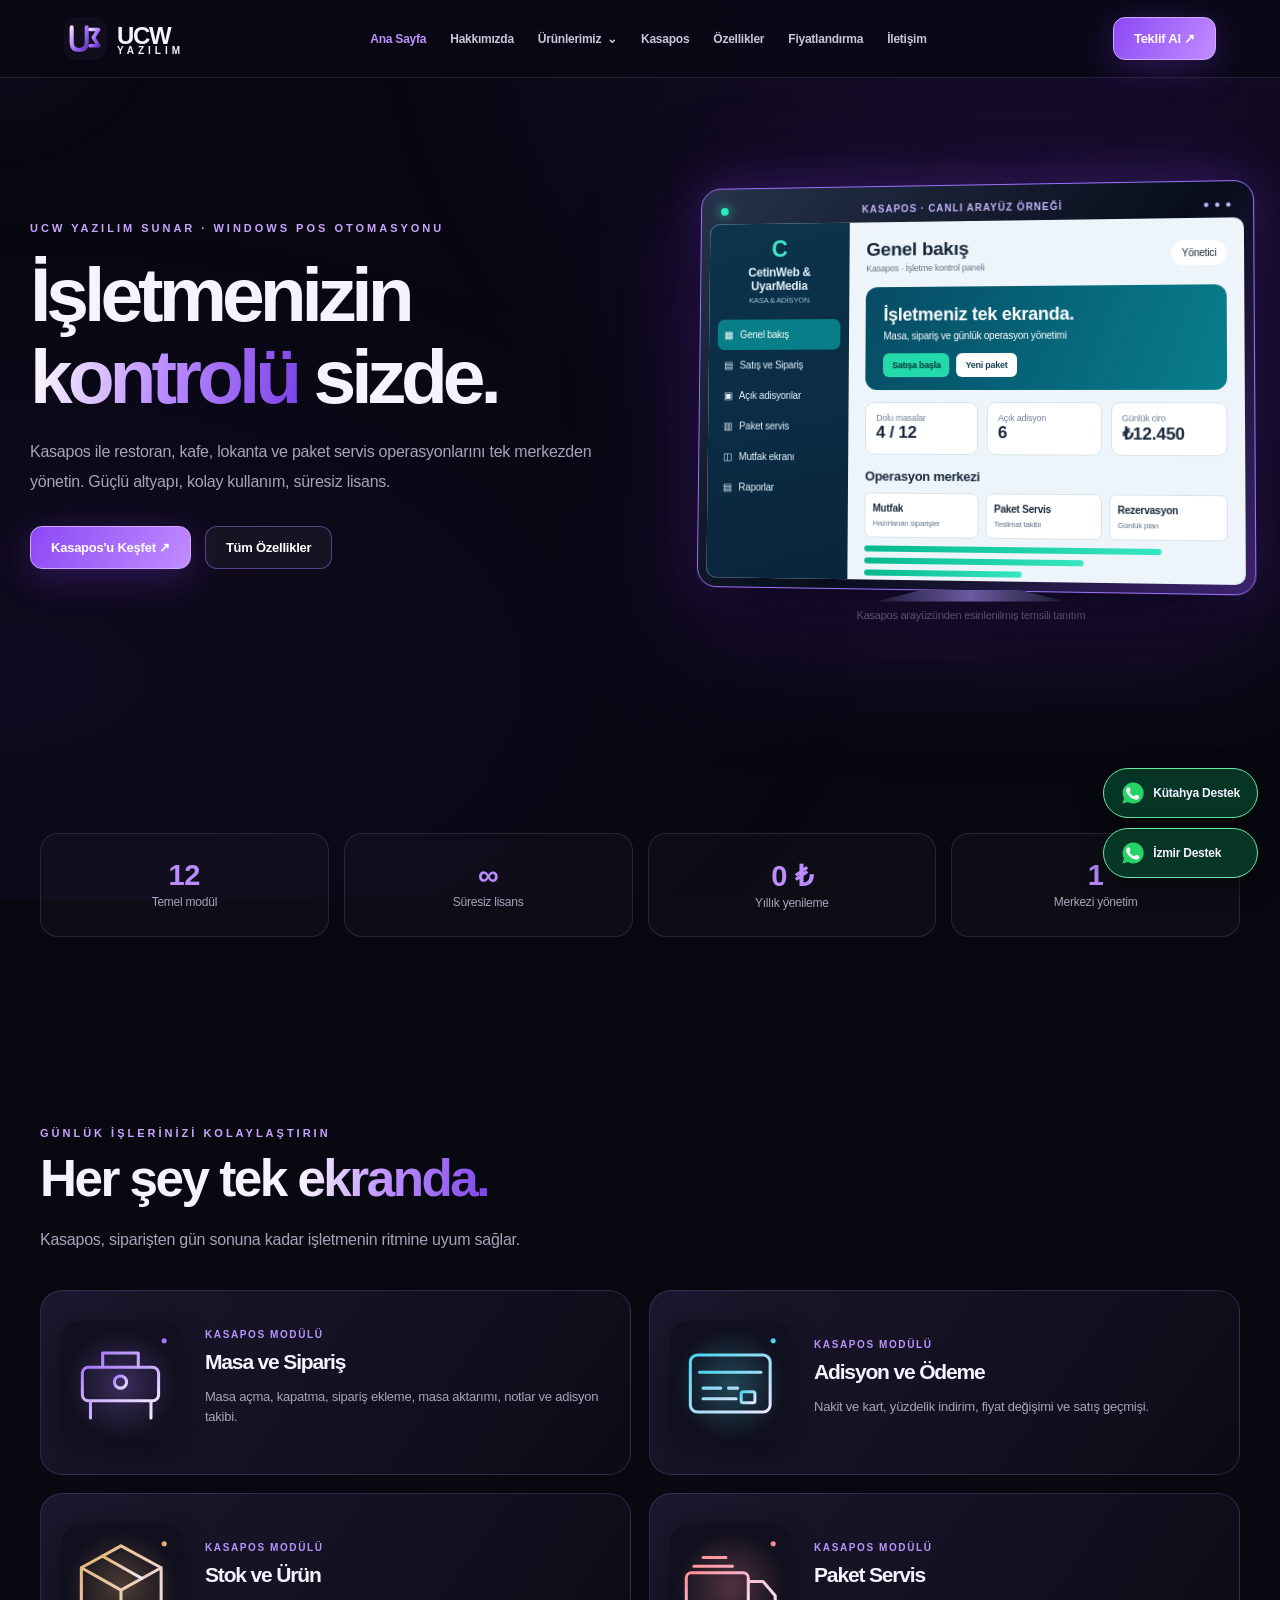
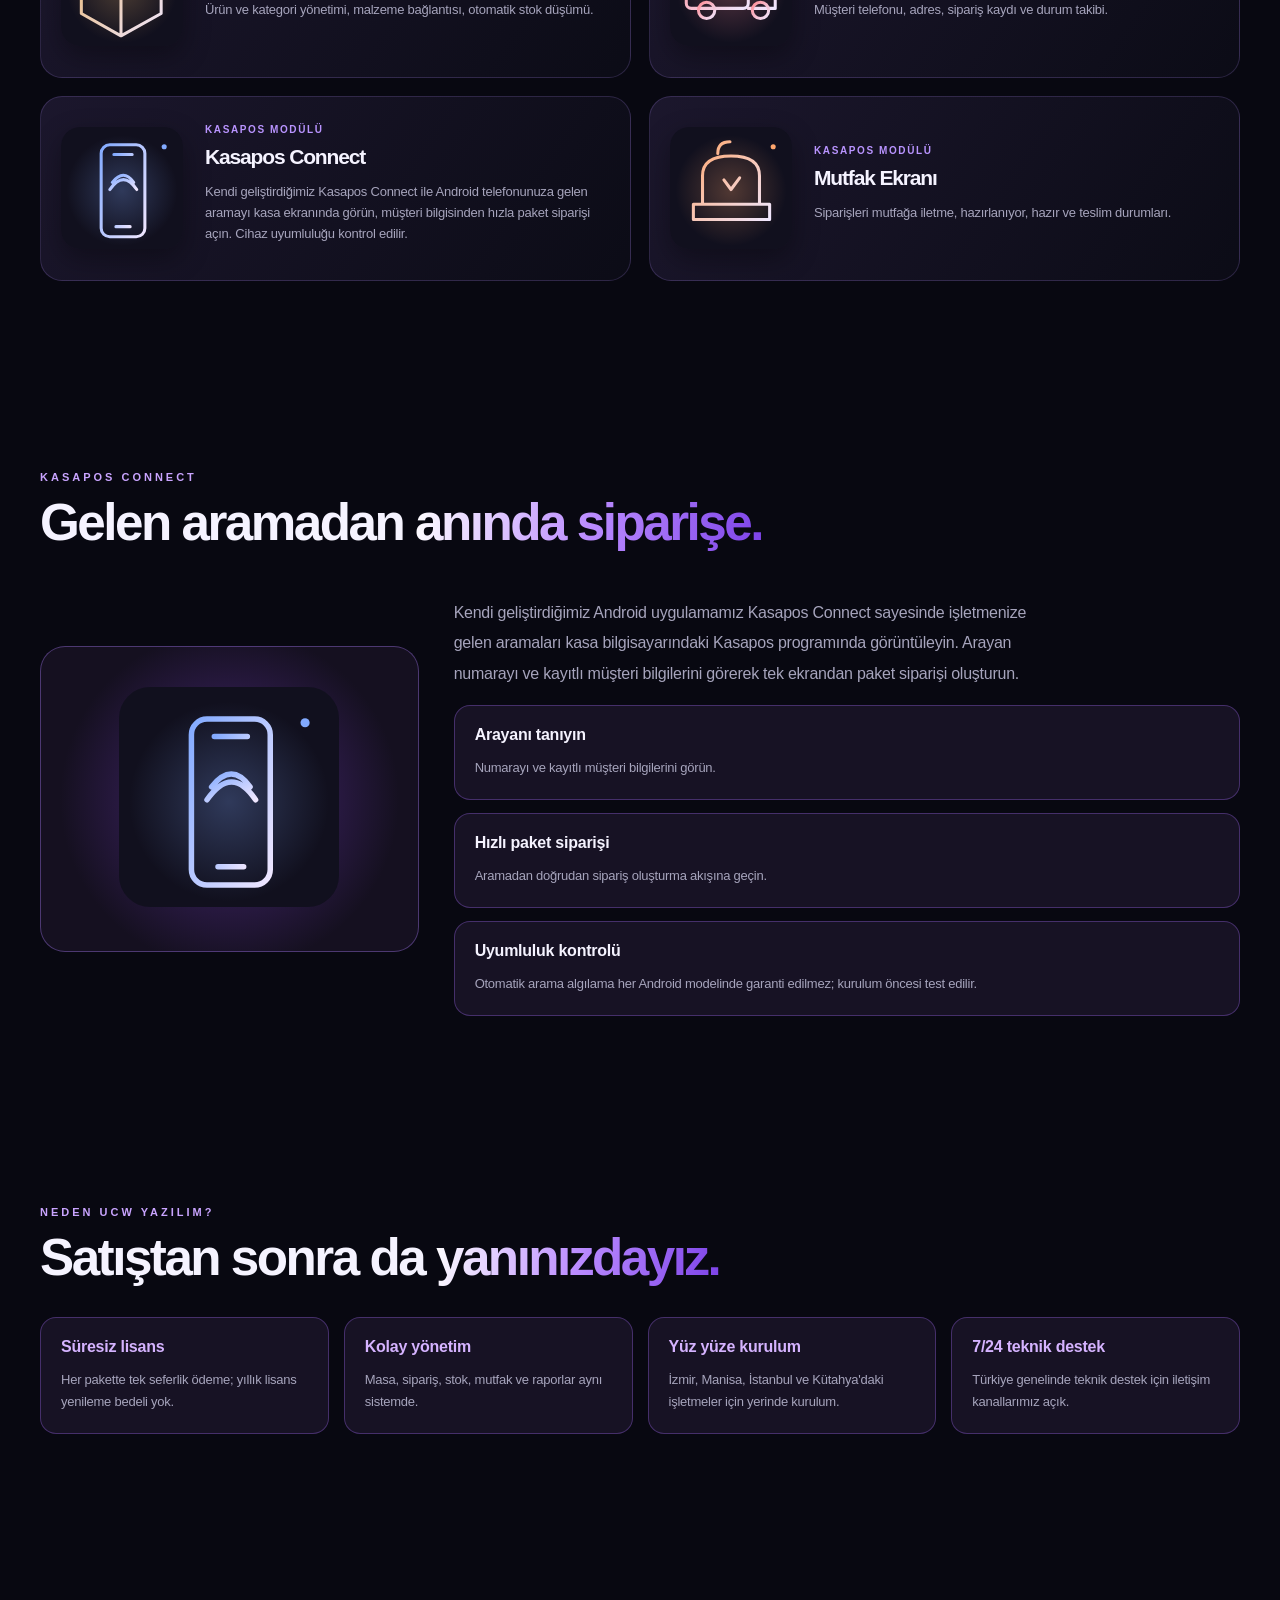
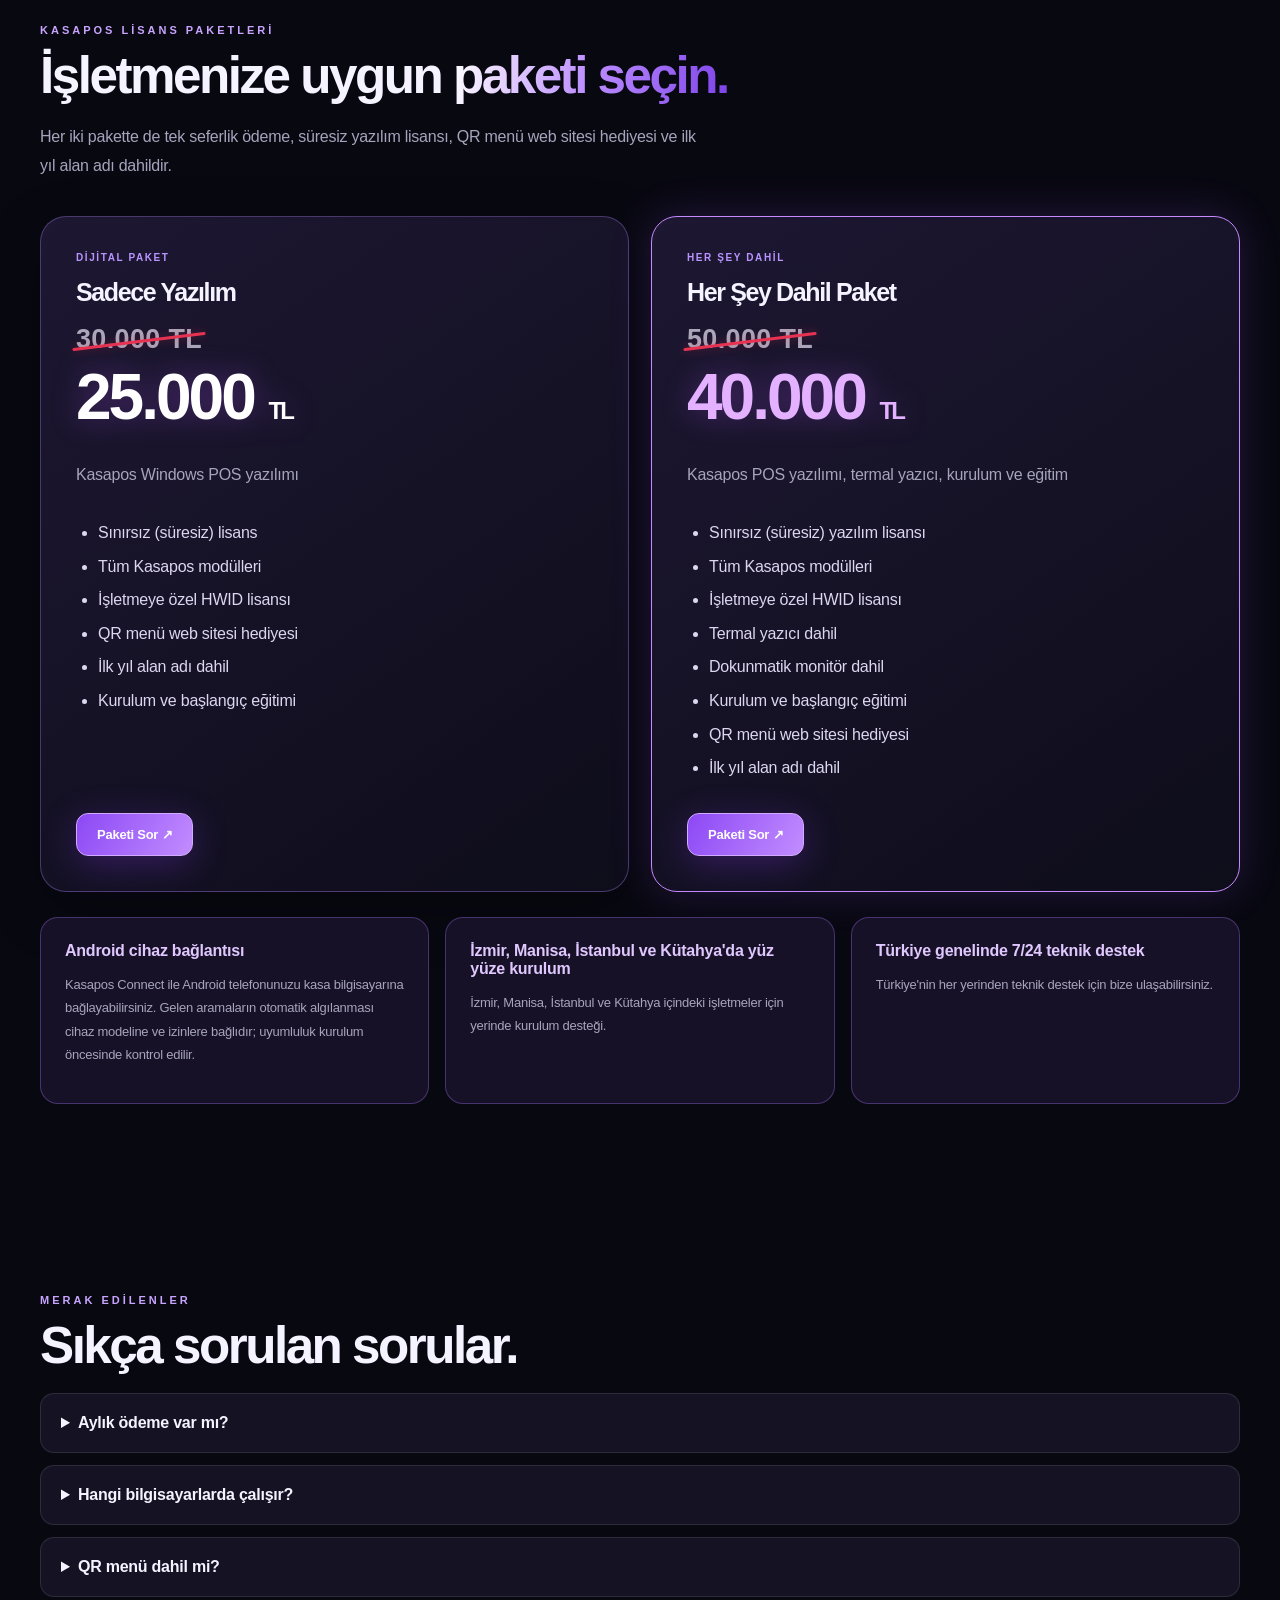
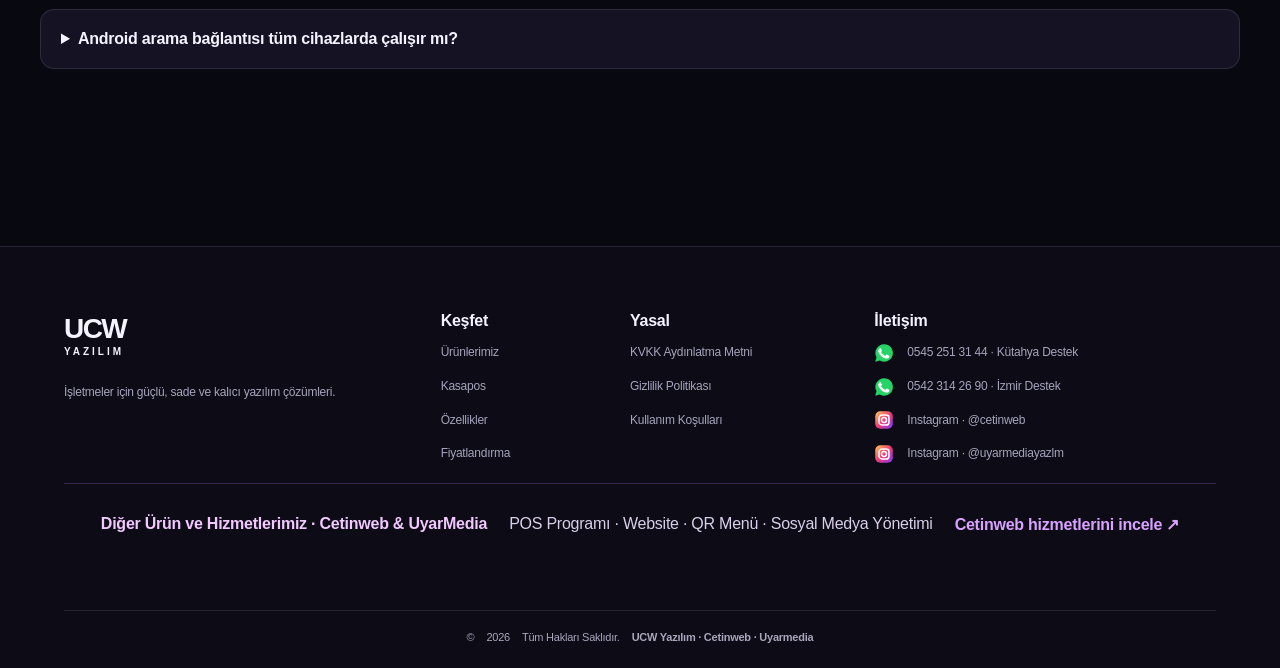
==== commit 6dd7b544: "Add files via upload" ====
--- a/index.html
+++ b/index.html
@@ -1 +1 @@
-<!doctype html><html lang="tr"><head><meta charset="utf-8"><meta name="viewport" content="width=device-width,initial-scale=1"><meta name="theme-color" content="#090813"><title>Kasapos Programı | Restoran ve Kafe POS Otomasyonu | UCW Yazılım</title><link rel="icon" href="images/logo.svg"><link rel="stylesheet" href="style.css"><meta name="description" content="Kasapos restoran, kafe ve paket servis POS programı. Masa, adisyon, stok, mutfak ve raporlama tek ekranda. 25.000 TL’den başlayan süresiz lisans."><meta name="robots" content="index, follow, max-image-preview:large"><link rel="canonical" href="https://ucwyazilim.com.tr/"><meta property="og:type" content="website"><meta property="og:locale" content="tr_TR"><meta property="og:site_name" content="UCW Yazılım"><meta property="og:title" content="Kasapos Programı | Restoran ve Kafe POS Otomasyonu | UCW Yazılım"><meta property="og:description" content="Kasapos restoran, kafe ve paket servis POS programı. Masa, adisyon, stok, mutfak ve raporlama tek ekranda. 25.000 TL’den başlayan süresiz lisans."><meta property="og:url" content="https://ucwyazilim.com.tr/"><meta property="og:image" content="https://ucwyazilim.com.tr/images/og-kasapos.svg"><meta name="twitter:card" content="summary_large_image"><meta name="twitter:title" content="Kasapos Programı | Restoran ve Kafe POS Otomasyonu | UCW Yazılım"><meta name="twitter:description" content="Kasapos restoran, kafe ve paket servis POS programı. Masa, adisyon, stok, mutfak ve raporlama tek ekranda. 25.000 TL’den başlayan süresiz lisans."><script type="application/ld+json">{"@context": "https://schema.org", "@graph": [{"@context": "https://schema.org", "@type": "Organization", "name": "UCW Yazılım", "url": "https://ucwyazilim.com.tr/", "logo": "https://ucwyazilim.com.tr/images/logo.svg", "sameAs": ["https://www.instagram.com/cetinweb/", "https://www.instagram.com/uyarmediayazlm/"], "contactPoint": [{"@type": "ContactPoint", "telephone": "+90-545-251-3144", "contactType": "sales and customer support", "areaServed": "TR", "availableLanguage": "Turkish"}, {"@type": "ContactPoint", "telephone": "+90-542-314-2690", "contactType": "sales and customer support", "areaServed": "TR", "availableLanguage": "Turkish"}]}, {"@type": "SoftwareApplication", "name": "Kasapos", "applicationCategory": "BusinessApplication", "operatingSystem": "Windows", "description": "Restoran, kafe ve paket servis işletmeleri için POS ve adisyon otomasyon programı.", "url": "https://ucwyazilim.com.tr/kasapos.html", "offers": [{"@type": "Offer", "name": "Sadece Yazılım", "price": "25000", "priceCurrency": "TRY", "availability": "https://schema.org/InStock", "url": "https://ucwyazilim.com.tr/fiyatlandirma.html"}, {"@type": "Offer", "name": "Her Şey Dahil Paket", "price": "40000", "priceCurrency": "TRY", "availability": "https://schema.org/InStock", "url": "https://ucwyazilim.com.tr/fiyatlandirma.html"}]}]}</script></head><body><div id="intro"><div class="intro-logo">UCW<span> YAZILIM</span></div><div class="loader"><i></i></div><small>İşletmenizin geleceğine hoş geldiniz</small></div><div class="cursor-glow" id="glow"></div><header><a class="brand" href="index.html"><img src="images/logo.svg" alt="UCW Yazılım"><span>UCW <small>YAZILIM</small></span></a><button class="menu" id="menu" aria-label="Menüyü aç">≡</button><nav id="nav"><a href="index.html">Ana Sayfa</a><a href="hakkimizda.html">Hakkımızda</a><a href="kasapos.html">Kasapos</a><a href="ozellikler.html">Özellikler</a><a href="fiyatlandirma.html">Fiyatlandırma</a><a href="iletisim.html">İletişim</a></nav><a class="head-cta" href="https://wa.me/905452513144">Teklif Al ↗</a></header><main id="content"><section class="hero"><div class="reveal"><div class="eyebrow">UCW YAZILIM SUNAR · WINDOWS POS OTOMASYONU</div><h1>İşletmenizin <span class="gradient">kontrolü</span> sizde.</h1><p class="lead">Kasapos ile restoran, kafe, lokanta ve paket servis operasyonlarını tek merkezden yönetin. Güçlü altyapı, kolay kullanım, süresiz lisans.</p><div class="actions"><a class="btn" href="kasapos.html">Kasapos'u Keşfet ↗</a><a class="btn secondary" href="ozellikler.html">Tüm Özellikler</a></div></div><div class="hero-visual"><div class="pos-device"><div class="device-top"><span class="device-dot"></span><span>KASAPOS · CANLI ARAYÜZ ÖRNEĞİ</span><span>● ● ●</span></div><div class="pos-app"><aside class="pos-sidebar"><div class="pos-brand"><span class="brand-symbol">C</span><b>CetinWeb &amp;<br>UyarMedia</b><small>KASA &amp; ADİSYON</small></div><div class="pos-nav active">▦ &nbsp; Genel bakış</div><div class="pos-nav">▤ &nbsp; Satış ve Sipariş</div><div class="pos-nav">▣ &nbsp; Açık adisyonlar</div><div class="pos-nav">▥ &nbsp; Paket servis</div><div class="pos-nav">◫ &nbsp; Mutfak ekranı</div><div class="pos-nav">▤ &nbsp; Raporlar</div></aside><div class="pos-main"><div class="pos-head"><div><strong>Genel bakış</strong><small>Kasapos · İşletme kontrol paneli</small></div><span class="pos-user">Yönetici</span></div><div class="pos-banner"><strong>İşletmeniz tek ekranda.</strong><span>Masa, sipariş ve günlük operasyon yönetimi</span><div class="pos-actions"><span>Satışa başla</span><span>Yeni paket</span></div></div><div class="pos-stats"><div><small>Dolu masalar</small><b>4 / 12</b></div><div><small>Açık adisyon</small><b>6</b></div><div><small>Günlük ciro</small><b>₺12.450</b></div></div><div class="pos-bottom"><strong>Operasyon merkezi</strong><div class="pos-tiles"><div>Mutfak<small>Hazırlanan siparişler</small></div><div>Paket Servis<small>Teslimat takibi</small></div><div>Rezervasyon<small>Günlük plan</small></div></div><div class="pos-bars"><span style="--w:82%"></span><span style="--w:61%"></span><span style="--w:44%"></span></div></div></div></div></div><div class="device-stand"></div><div class="demo-note">Kasapos arayüzünden esinlenilmiş temsili tanıtım</div></div></section><section class="section"><div class="stats reveal"><div class="stat"><strong>12</strong><span>Temel modül</span></div><div class="stat"><strong>∞</strong><span>Süresiz lisans</span></div><div class="stat"><strong>0 ₺</strong><span>Yıllık yenileme</span></div><div class="stat"><strong>1</strong><span>Merkezi yönetim</span></div></div></section><section class="section"><div class="eyebrow">GÜNLÜK İŞLERİNİZİ KOLAYLAŞTIRIN</div><h2 class="section-title">Her şey tek <span class="gradient">ekranda.</span></h2><p class="section-desc">Kasapos, siparişten gün sonuna kadar işletmenin ritmine uyum sağlar.</p><div class="grid"><article class="card feature-card reveal"><img class="feature-art" src="images/masa.svg" alt="Masa ve Sipariş illüstrasyonu" loading="lazy"><div class="feature-copy"><span class="feature-tag">KASAPOS MODÜLÜ</span><h3>Masa ve Sipariş</h3><p>Masa açma, kapatma, sipariş ekleme, masa aktarımı, notlar ve adisyon takibi.</p></div></article><article class="card feature-card reveal"><img class="feature-art" src="images/odeme.svg" alt="Adisyon ve Ödeme illüstrasyonu" loading="lazy"><div class="feature-copy"><span class="feature-tag">KASAPOS MODÜLÜ</span><h3>Adisyon ve Ödeme</h3><p>Nakit ve kart, yüzdelik indirim, fiyat değişimi ve satış geçmişi.</p></div></article><article class="card feature-card reveal"><img class="feature-art" src="images/stok.svg" alt="Stok ve Ürün illüstrasyonu" loading="lazy"><div class="feature-copy"><span class="feature-tag">KASAPOS MODÜLÜ</span><h3>Stok ve Ürün</h3><p>Ürün ve kategori yönetimi, malzeme bağlantısı, otomatik stok düşümü.</p></div></article><article class="card feature-card reveal"><img class="feature-art" src="images/paket.svg" alt="Paket Servis illüstrasyonu" loading="lazy"><div class="feature-copy"><span class="feature-tag">KASAPOS MODÜLÜ</span><h3>Paket Servis</h3><p>Müşteri telefonu, adres, sipariş kaydı ve durum takibi.</p></div></article><article class="card feature-card reveal"><img class="feature-art" src="images/telefon.svg" alt="Kasapos Connect illüstrasyonu" loading="lazy"><div class="feature-copy"><span class="feature-tag">KASAPOS MODÜLÜ</span><h3>Kasapos Connect</h3><p>Kendi geliştirdiğimiz Kasapos Connect ile Android telefonunuza gelen aramayı kasa ekranında görün, müşteri bilgisinden hızla paket siparişi açın. Cihaz uyumluluğu kontrol edilir.</p></div></article><article class="card feature-card reveal"><img class="feature-art" src="images/mutfak.svg" alt="Mutfak Ekranı illüstrasyonu" loading="lazy"><div class="feature-copy"><span class="feature-tag">KASAPOS MODÜLÜ</span><h3>Mutfak Ekranı</h3><p>Siparişleri mutfağa iletme, hazırlanıyor, hazır ve teslim durumları.</p></div></article></div></section><section class="section"><div class="eyebrow">KASAPOS CONNECT</div><h2 class="section-title">Gelen aramadan <span class="gradient">anında siparişe.</span></h2><div class="connect-layout"><div class="connect-visual"><img src="images/telefon.svg" alt="Kasapos Connect Android telefon bağlantısı" loading="lazy"></div><div><p class="lead">Kendi geliştirdiğimiz Android uygulamamız Kasapos Connect sayesinde işletmenize gelen aramaları kasa bilgisayarındaki Kasapos programında görüntüleyin. Arayan numarayı ve kayıtlı müşteri bilgilerini görerek tek ekrandan paket siparişi oluşturun.</p><div class="connect-points"><div><strong>Arayanı tanıyın</strong><p>Numarayı ve kayıtlı müşteri bilgilerini görün.</p></div><div><strong>Hızlı paket siparişi</strong><p>Aramadan doğrudan sipariş oluşturma akışına geçin.</p></div><div><strong>Uyumluluk kontrolü</strong><p>Otomatik arama algılama her Android modelinde garanti edilmez; kurulum öncesi test edilir.</p></div></div></div></div></section><section class="section"><div class="eyebrow">NEDEN UCW YAZILIM?</div><h2 class="section-title">Satıştan sonra da <span class="gradient">yanınızdayız.</span></h2><div class="advantage-grid"><article><strong>Süresiz lisans</strong><p>Her pakette tek seferlik ödeme; yıllık lisans yenileme bedeli yok.</p></article><article><strong>Kolay yönetim</strong><p>Masa, sipariş, stok, mutfak ve raporlar aynı sistemde.</p></article><article><strong>Yüz yüze kurulum</strong><p>İzmir, Manisa, İstanbul ve Kütahya'daki işletmeler için yerinde kurulum.</p></article><article><strong>7/24 teknik destek</strong><p>Türkiye genelinde teknik destek için iletişim kanallarımız açık.</p></article></div></section><section class="section reveal" id="paketler"><div class="eyebrow">KASAPOS LİSANS PAKETLERİ</div><h2 class="section-title">İşletmenize uygun <span class="gradient">paketi seçin.</span></h2><p class="section-desc">Her iki pakette de tek seferlik ödeme, süresiz yazılım lisansı, QR menü web sitesi hediyesi ve ilk yıl alan adı dahildir.</p><div class="pricing-grid"><article class="pricing-card"><span class="feature-tag">DİJİTAL PAKET</span><h3>Sadece Yazılım</h3><div class="price-discount"><span class="old-price">30.000 TL</span><div class="package-price">25.000 <small>TL</small></div></div><p>Kasapos Windows POS yazılımı</p><ul><li>Sınırsız (süresiz) lisans</li><li>Tüm Kasapos modülleri</li><li>İşletmeye özel HWID lisansı</li><li>QR menü web sitesi hediyesi</li><li>İlk yıl alan adı dahil</li><li>Kurulum ve başlangıç eğitimi</li></ul><a class="btn" href="https://wa.me/905452513144?text=Merhaba%2C%20Kasapos%2025.000%20TL%20Sadece%20Yaz%C4%B1l%C4%B1m%20paketini%20almak%20istiyorum." target="_blank" rel="noopener">Paketi Sor ↗</a></article><article class="pricing-card highlighted"><span class="feature-tag">HER ŞEY DAHİL</span><h3>Her Şey Dahil Paket</h3><div class="price-discount"><span class="old-price">50.000 TL</span><div class="package-price">40.000 <small>TL</small></div></div><p>Kasapos POS yazılımı, termal yazıcı, kurulum ve eğitim</p><ul><li>Sınırsız (süresiz) yazılım lisansı</li><li>Tüm Kasapos modülleri</li><li>İşletmeye özel HWID lisansı</li><li>Termal yazıcı dahil</li><li>Dokunmatik monitör dahil</li><li>Kurulum ve başlangıç eğitimi</li><li>QR menü web sitesi hediyesi</li><li>İlk yıl alan adı dahil</li></ul><a class="btn" href="https://wa.me/905452513144?text=Merhaba%2C%20Kasapos%2040.000%20TL%20Yaz%C4%B1l%C4%B1m%20ve%20Termal%20Yaz%C4%B1c%C4%B1%20paketini%20almak%20istiyorum." target="_blank" rel="noopener">Paketi Sor ↗</a></article></div><div class="support-strip"><div><strong>Android cihaz bağlantısı</strong><p>Kasapos Connect ile Android telefonunuzu kasa bilgisayarına bağlayabilirsiniz. Gelen aramaların otomatik algılanması cihaz modeline ve izinlere bağlıdır; uyumluluk kurulum öncesinde kontrol edilir.</p></div><div><strong>İzmir, Manisa, İstanbul ve Kütahya'da yüz yüze kurulum</strong><p>İzmir, Manisa, İstanbul ve Kütahya içindeki işletmeler için yerinde kurulum desteği.</p></div><div><strong>Türkiye genelinde 7/24 teknik destek</strong><p>Türkiye'nin her yerinden teknik destek için bize ulaşabilirsiniz.</p></div></div></section><section class="section faq"><div class="eyebrow">MERAK EDİLENLER</div><h2 class="section-title">Sıkça sorulan sorular.</h2><details><summary>Aylık ödeme var mı?</summary><p>Hayır. Hayır. Sadece Yazılım 25.000 TL, Her Şey Dahil Paket 40.000 TL; her ikisi de tek seferlik ödemedir.</p></details><details><summary>Hangi bilgisayarlarda çalışır?</summary><p>Windows işletim sistemli bilgisayarlarda çalışır. Kurulum öncesi cihaz uygunluğu kontrol edilir.</p></details><details><summary>QR menü dahil mi?</summary><p>Evet, QR menü web sitesi hediye ve ilk yıl alan adı dahildir.</p></details><details><summary>Android arama bağlantısı tüm cihazlarda çalışır mı?</summary><p>Kasapos Connect ile Android telefona gelen aramaları bilgisayar ekranında görüntüleyebilir, numara ve kayıtlı müşteri bilgileriyle hızlıca sipariş açabilirsiniz. Otomatik arama algılama her Android cihazda garanti edilmez; uyumluluk ve izinler kontrol edilir. İzmir, Manisa, İstanbul ve Kütahya içinde yüz yüze kurulum, Türkiye genelinde 7/24 teknik destek sunulur.</p></details></section></main><footer><div class="footer-grid"><div><div class="foot-brand">UCW <span>YAZILIM</span></div><p>İşletmeler için güçlü, sade ve kalıcı yazılım çözümleri.</p></div><div><b>Keşfet</b><a href="kasapos.html">Kasapos</a><a href="ozellikler.html">Özellikler</a><a href="fiyatlandirma.html">Fiyatlandırma</a></div><div><b>Yasal</b><a href="kvkk.html">KVKK Aydınlatma Metni</a><a href="gizlilik.html">Gizlilik Politikası</a><a href="kullanim.html">Kullanım Koşulları</a></div><div><b>İletişim</b><a href="https://wa.me/905452513144"><img class="social-icon" src="images/whatsapp.svg" alt=""> 0545 251 31 44 · Kütahya Destek</a><a href="https://wa.me/905423142690"><img class="social-icon" src="images/whatsapp.svg" alt=""> 0542 314 26 90 · İzmir Destek</a><a href="https://instagram.com/cetinweb"><img class="social-icon" src="images/instagram.svg" alt=""> Instagram · @cetinweb</a><a href="https://instagram.com/uyarmediayazlm"><img class="social-icon" src="images/instagram.svg" alt=""> Instagram · @uyarmediayazlm</a></div></div><div class="footer-service"><strong>Diğer Hizmetimiz: Çetinweb</strong><span>Web sitesi tasarımı · QR menü · Sosyal medya yönetimi</span><a href="https://cetinweb.com.tr/" target="_blank" rel="noopener noreferrer">Çetinweb hizmetlerini incele ↗</a></div><div class="foot-bottom">© <span id="year"></span> Tüm Hakları Saklıdır. <strong>UCW Yazılım · Cetinweb · Uyarmedia</strong></div></footer><div class="float-contact"><a href="https://wa.me/905452513144" target="_blank"><img src="images/whatsapp.svg" alt=""> <span>Kütahya Destek</span></a><a href="https://wa.me/905423142690" target="_blank"><img src="images/whatsapp.svg" alt=""> <span>İzmir Destek</span></a></div><script src="script.js"></script></body></html>
+<!doctype html><html lang="tr"><head><meta charset="utf-8"><meta name="viewport" content="width=device-width,initial-scale=1"><meta name="theme-color" content="#090813"><title>Kasapos Programı | Restoran ve Kafe POS Otomasyonu | UCW Yazılım</title><link rel="icon" href="images/logo.svg"><link rel="stylesheet" href="style.css"><meta name="description" content="Kasapos restoran, kafe ve paket servis POS programı. Masa, adisyon, stok, mutfak ve raporlama tek ekranda. 25.000 TL’den başlayan süresiz lisans."><meta name="robots" content="index, follow, max-image-preview:large"><link rel="canonical" href="https://ucwyazilim.com.tr/"><meta property="og:type" content="website"><meta property="og:locale" content="tr_TR"><meta property="og:site_name" content="UCW Yazılım"><meta property="og:title" content="Kasapos Programı | Restoran ve Kafe POS Otomasyonu | UCW Yazılım"><meta property="og:description" content="Kasapos restoran, kafe ve paket servis POS programı. Masa, adisyon, stok, mutfak ve raporlama tek ekranda. 25.000 TL’den başlayan süresiz lisans."><meta property="og:url" content="https://ucwyazilim.com.tr/"><meta property="og:image" content="https://ucwyazilim.com.tr/images/og-kasapos.svg"><meta name="twitter:card" content="summary_large_image"><meta name="twitter:title" content="Kasapos Programı | Restoran ve Kafe POS Otomasyonu | UCW Yazılım"><meta name="twitter:description" content="Kasapos restoran, kafe ve paket servis POS programı. Masa, adisyon, stok, mutfak ve raporlama tek ekranda. 25.000 TL’den başlayan süresiz lisans."><script type="application/ld+json">{"@context": "https://schema.org", "@graph": [{"@context": "https://schema.org", "@type": "Organization", "name": "UCW Yazılım", "url": "https://ucwyazilim.com.tr/", "logo": "https://ucwyazilim.com.tr/images/logo.svg", "sameAs": ["https://www.instagram.com/cetinweb/", "https://www.instagram.com/uyarmediayazlm/"], "contactPoint": [{"@type": "ContactPoint", "telephone": "+90-545-251-3144", "contactType": "sales and customer support", "areaServed": "TR", "availableLanguage": "Turkish"}, {"@type": "ContactPoint", "telephone": "+90-542-314-2690", "contactType": "sales and customer support", "areaServed": "TR", "availableLanguage": "Turkish"}]}, {"@type": "SoftwareApplication", "name": "Kasapos", "applicationCategory": "BusinessApplication", "operatingSystem": "Windows", "description": "Restoran, kafe ve paket servis işletmeleri için POS ve adisyon otomasyon programı.", "url": "https://ucwyazilim.com.tr/kasapos.html", "offers": [{"@type": "Offer", "name": "Sadece Yazılım", "price": "25000", "priceCurrency": "TRY", "availability": "https://schema.org/InStock", "url": "https://ucwyazilim.com.tr/fiyatlandirma.html"}, {"@type": "Offer", "name": "Her Şey Dahil Paket", "price": "40000", "priceCurrency": "TRY", "availability": "https://schema.org/InStock", "url": "https://ucwyazilim.com.tr/fiyatlandirma.html"}]}]}</script></head><body><div id="intro"><div class="intro-logo">UCW<span> YAZILIM</span></div><div class="loader"><i></i></div><small>İşletmenizin geleceğine hoş geldiniz</small></div><div class="cursor-glow" id="glow"></div><header><a class="brand" href="index.html"><img src="images/logo.svg" alt="UCW Yazılım"><span>UCW <small>YAZILIM</small></span></a><button class="menu" id="menu" aria-label="Menüyü aç">≡</button><nav id="nav"><a href="index.html">Ana Sayfa</a><a href="hakkimizda.html">Hakkımızda</a><div class="nav-products"><a class="nav-products-toggle" href="urunler.html" aria-haspopup="true">Ürünlerimiz <span aria-hidden="true">⌄</span></a><div class="nav-products-menu"><a href="kasapos.html">POS Programı (Kasapos)</a><a href="urunler.html#website">Website Tasarımı</a><a href="urunler.html#qr-menu">QR Menü</a><a href="urunler.html#sosyal-medya">Sosyal Medya Yönetimi</a></div></div><a href="kasapos.html">Kasapos</a><a href="ozellikler.html">Özellikler</a><a href="fiyatlandirma.html">Fiyatlandırma</a><a href="iletisim.html">İletişim</a></nav><a class="head-cta" href="https://wa.me/905452513144">Teklif Al ↗</a></header><main id="content"><section class="hero"><div class="reveal"><div class="eyebrow">UCW YAZILIM SUNAR · WINDOWS POS OTOMASYONU</div><h1>İşletmenizin <span class="gradient">kontrolü</span> sizde.</h1><p class="lead">Kasapos ile restoran, kafe, lokanta ve paket servis operasyonlarını tek merkezden yönetin. Güçlü altyapı, kolay kullanım, süresiz lisans.</p><div class="actions"><a class="btn" href="kasapos.html">Kasapos'u Keşfet ↗</a><a class="btn secondary" href="ozellikler.html">Tüm Özellikler</a></div></div><div class="hero-visual"><div class="pos-device"><div class="device-top"><span class="device-dot"></span><span>KASAPOS · CANLI ARAYÜZ ÖRNEĞİ</span><span>● ● ●</span></div><div class="pos-app"><aside class="pos-sidebar"><div class="pos-brand"><span class="brand-symbol">C</span><b>CetinWeb &amp;<br>UyarMedia</b><small>KASA &amp; ADİSYON</small></div><div class="pos-nav active">▦ &nbsp; Genel bakış</div><div class="pos-nav">▤ &nbsp; Satış ve Sipariş</div><div class="pos-nav">▣ &nbsp; Açık adisyonlar</div><div class="pos-nav">▥ &nbsp; Paket servis</div><div class="pos-nav">◫ &nbsp; Mutfak ekranı</div><div class="pos-nav">▤ &nbsp; Raporlar</div></aside><div class="pos-main"><div class="pos-head"><div><strong>Genel bakış</strong><small>Kasapos · İşletme kontrol paneli</small></div><span class="pos-user">Yönetici</span></div><div class="pos-banner"><strong>İşletmeniz tek ekranda.</strong><span>Masa, sipariş ve günlük operasyon yönetimi</span><div class="pos-actions"><span>Satışa başla</span><span>Yeni paket</span></div></div><div class="pos-stats"><div><small>Dolu masalar</small><b>4 / 12</b></div><div><small>Açık adisyon</small><b>6</b></div><div><small>Günlük ciro</small><b>₺12.450</b></div></div><div class="pos-bottom"><strong>Operasyon merkezi</strong><div class="pos-tiles"><div>Mutfak<small>Hazırlanan siparişler</small></div><div>Paket Servis<small>Teslimat takibi</small></div><div>Rezervasyon<small>Günlük plan</small></div></div><div class="pos-bars"><span style="--w:82%"></span><span style="--w:61%"></span><span style="--w:44%"></span></div></div></div></div></div><div class="device-stand"></div><div class="demo-note">Kasapos arayüzünden esinlenilmiş temsili tanıtım</div></div></section><section class="section"><div class="stats reveal"><div class="stat"><strong>12</strong><span>Temel modül</span></div><div class="stat"><strong>∞</strong><span>Süresiz lisans</span></div><div class="stat"><strong>0 ₺</strong><span>Yıllık yenileme</span></div><div class="stat"><strong>1</strong><span>Merkezi yönetim</span></div></div></section><section class="section"><div class="eyebrow">GÜNLÜK İŞLERİNİZİ KOLAYLAŞTIRIN</div><h2 class="section-title">Her şey tek <span class="gradient">ekranda.</span></h2><p class="section-desc">Kasapos, siparişten gün sonuna kadar işletmenin ritmine uyum sağlar.</p><div class="grid"><article class="card feature-card reveal"><img class="feature-art" src="images/masa.svg" alt="Masa ve Sipariş illüstrasyonu" loading="lazy"><div class="feature-copy"><span class="feature-tag">KASAPOS MODÜLÜ</span><h3>Masa ve Sipariş</h3><p>Masa açma, kapatma, sipariş ekleme, masa aktarımı, notlar ve adisyon takibi.</p></div></article><article class="card feature-card reveal"><img class="feature-art" src="images/odeme.svg" alt="Adisyon ve Ödeme illüstrasyonu" loading="lazy"><div class="feature-copy"><span class="feature-tag">KASAPOS MODÜLÜ</span><h3>Adisyon ve Ödeme</h3><p>Nakit ve kart, yüzdelik indirim, fiyat değişimi ve satış geçmişi.</p></div></article><article class="card feature-card reveal"><img class="feature-art" src="images/stok.svg" alt="Stok ve Ürün illüstrasyonu" loading="lazy"><div class="feature-copy"><span class="feature-tag">KASAPOS MODÜLÜ</span><h3>Stok ve Ürün</h3><p>Ürün ve kategori yönetimi, malzeme bağlantısı, otomatik stok düşümü.</p></div></article><article class="card feature-card reveal"><img class="feature-art" src="images/paket.svg" alt="Paket Servis illüstrasyonu" loading="lazy"><div class="feature-copy"><span class="feature-tag">KASAPOS MODÜLÜ</span><h3>Paket Servis</h3><p>Müşteri telefonu, adres, sipariş kaydı ve durum takibi.</p></div></article><article class="card feature-card reveal"><img class="feature-art" src="images/telefon.svg" alt="Kasapos Connect illüstrasyonu" loading="lazy"><div class="feature-copy"><span class="feature-tag">KASAPOS MODÜLÜ</span><h3>Kasapos Connect</h3><p>Kendi geliştirdiğimiz Kasapos Connect ile Android telefonunuza gelen aramayı kasa ekranında görün, müşteri bilgisinden hızla paket siparişi açın. Cihaz uyumluluğu kontrol edilir.</p></div></article><article class="card feature-card reveal"><img class="feature-art" src="images/mutfak.svg" alt="Mutfak Ekranı illüstrasyonu" loading="lazy"><div class="feature-copy"><span class="feature-tag">KASAPOS MODÜLÜ</span><h3>Mutfak Ekranı</h3><p>Siparişleri mutfağa iletme, hazırlanıyor, hazır ve teslim durumları.</p></div></article></div></section><section class="section"><div class="eyebrow">KASAPOS CONNECT</div><h2 class="section-title">Gelen aramadan <span class="gradient">anında siparişe.</span></h2><div class="connect-layout"><div class="connect-visual"><img src="images/telefon.svg" alt="Kasapos Connect Android telefon bağlantısı" loading="lazy"></div><div><p class="lead">Kendi geliştirdiğimiz Android uygulamamız Kasapos Connect sayesinde işletmenize gelen aramaları kasa bilgisayarındaki Kasapos programında görüntüleyin. Arayan numarayı ve kayıtlı müşteri bilgilerini görerek tek ekrandan paket siparişi oluşturun.</p><div class="connect-points"><div><strong>Arayanı tanıyın</strong><p>Numarayı ve kayıtlı müşteri bilgilerini görün.</p></div><div><strong>Hızlı paket siparişi</strong><p>Aramadan doğrudan sipariş oluşturma akışına geçin.</p></div><div><strong>Uyumluluk kontrolü</strong><p>Otomatik arama algılama her Android modelinde garanti edilmez; kurulum öncesi test edilir.</p></div></div></div></div></section><section class="section"><div class="eyebrow">NEDEN UCW YAZILIM?</div><h2 class="section-title">Satıştan sonra da <span class="gradient">yanınızdayız.</span></h2><div class="advantage-grid"><article><strong>Süresiz lisans</strong><p>Her pakette tek seferlik ödeme; yıllık lisans yenileme bedeli yok.</p></article><article><strong>Kolay yönetim</strong><p>Masa, sipariş, stok, mutfak ve raporlar aynı sistemde.</p></article><article><strong>Yüz yüze kurulum</strong><p>İzmir, Manisa, İstanbul ve Kütahya'daki işletmeler için yerinde kurulum.</p></article><article><strong>7/24 teknik destek</strong><p>Türkiye genelinde teknik destek için iletişim kanallarımız açık.</p></article></div></section><section class="section reveal" id="paketler"><div class="eyebrow">KASAPOS LİSANS PAKETLERİ</div><h2 class="section-title">İşletmenize uygun <span class="gradient">paketi seçin.</span></h2><p class="section-desc">Her iki pakette de tek seferlik ödeme, süresiz yazılım lisansı, QR menü web sitesi hediyesi ve ilk yıl alan adı dahildir.</p><div class="pricing-grid"><article class="pricing-card"><span class="feature-tag">DİJİTAL PAKET</span><h3>Sadece Yazılım</h3><div class="price-discount"><span class="old-price">30.000 TL</span><div class="package-price">25.000 <small>TL</small></div></div><p>Kasapos Windows POS yazılımı</p><ul><li>Sınırsız (süresiz) lisans</li><li>Tüm Kasapos modülleri</li><li>İşletmeye özel HWID lisansı</li><li>QR menü web sitesi hediyesi</li><li>İlk yıl alan adı dahil</li><li>Kurulum ve başlangıç eğitimi</li></ul><a class="btn" href="https://wa.me/905452513144?text=Merhaba%2C%20Kasapos%2025.000%20TL%20Sadece%20Yaz%C4%B1l%C4%B1m%20paketini%20almak%20istiyorum." target="_blank" rel="noopener">Paketi Sor ↗</a></article><article class="pricing-card highlighted"><span class="feature-tag">HER ŞEY DAHİL</span><h3>Her Şey Dahil Paket</h3><div class="price-discount"><span class="old-price">50.000 TL</span><div class="package-price">40.000 <small>TL</small></div></div><p>Kasapos POS yazılımı, termal yazıcı, kurulum ve eğitim</p><ul><li>Sınırsız (süresiz) yazılım lisansı</li><li>Tüm Kasapos modülleri</li><li>İşletmeye özel HWID lisansı</li><li>Termal yazıcı dahil</li><li>Dokunmatik monitör dahil</li><li>Kurulum ve başlangıç eğitimi</li><li>QR menü web sitesi hediyesi</li><li>İlk yıl alan adı dahil</li></ul><a class="btn" href="https://wa.me/905452513144?text=Merhaba%2C%20Kasapos%2040.000%20TL%20Yaz%C4%B1l%C4%B1m%20ve%20Termal%20Yaz%C4%B1c%C4%B1%20paketini%20almak%20istiyorum." target="_blank" rel="noopener">Paketi Sor ↗</a></article></div><div class="support-strip"><div><strong>Android cihaz bağlantısı</strong><p>Kasapos Connect ile Android telefonunuzu kasa bilgisayarına bağlayabilirsiniz. Gelen aramaların otomatik algılanması cihaz modeline ve izinlere bağlıdır; uyumluluk kurulum öncesinde kontrol edilir.</p></div><div><strong>İzmir, Manisa, İstanbul ve Kütahya'da yüz yüze kurulum</strong><p>İzmir, Manisa, İstanbul ve Kütahya içindeki işletmeler için yerinde kurulum desteği.</p></div><div><strong>Türkiye genelinde 7/24 teknik destek</strong><p>Türkiye'nin her yerinden teknik destek için bize ulaşabilirsiniz.</p></div></div></section><section class="section faq"><div class="eyebrow">MERAK EDİLENLER</div><h2 class="section-title">Sıkça sorulan sorular.</h2><details><summary>Aylık ödeme var mı?</summary><p>Hayır. Hayır. Sadece Yazılım 25.000 TL, Her Şey Dahil Paket 40.000 TL; her ikisi de tek seferlik ödemedir.</p></details><details><summary>Hangi bilgisayarlarda çalışır?</summary><p>Windows işletim sistemli bilgisayarlarda çalışır. Kurulum öncesi cihaz uygunluğu kontrol edilir.</p></details><details><summary>QR menü dahil mi?</summary><p>Evet, QR menü web sitesi hediye ve ilk yıl alan adı dahildir.</p></details><details><summary>Android arama bağlantısı tüm cihazlarda çalışır mı?</summary><p>Kasapos Connect ile Android telefona gelen aramaları bilgisayar ekranında görüntüleyebilir, numara ve kayıtlı müşteri bilgileriyle hızlıca sipariş açabilirsiniz. Otomatik arama algılama her Android cihazda garanti edilmez; uyumluluk ve izinler kontrol edilir. İzmir, Manisa, İstanbul ve Kütahya içinde yüz yüze kurulum, Türkiye genelinde 7/24 teknik destek sunulur.</p></details></section></main><footer><div class="footer-grid"><div><div class="foot-brand">UCW <span>YAZILIM</span></div><p>İşletmeler için güçlü, sade ve kalıcı yazılım çözümleri.</p></div><div><b>Keşfet</b><a href="urunler.html">Ürünlerimiz</a><a href="kasapos.html">Kasapos</a><a href="ozellikler.html">Özellikler</a><a href="fiyatlandirma.html">Fiyatlandırma</a></div><div><b>Yasal</b><a href="kvkk.html">KVKK Aydınlatma Metni</a><a href="gizlilik.html">Gizlilik Politikası</a><a href="kullanim.html">Kullanım Koşulları</a></div><div><b>İletişim</b><a href="https://wa.me/905452513144"><img class="social-icon" src="images/whatsapp.svg" alt=""> 0545 251 31 44 · Kütahya Destek</a><a href="https://wa.me/905423142690"><img class="social-icon" src="images/whatsapp.svg" alt=""> 0542 314 26 90 · İzmir Destek</a><a href="https://instagram.com/cetinweb"><img class="social-icon" src="images/instagram.svg" alt=""> Instagram · @cetinweb</a><a href="https://instagram.com/uyarmediayazlm"><img class="social-icon" src="images/instagram.svg" alt=""> Instagram · @uyarmediayazlm</a></div></div><div class="footer-service"><strong>Diğer Ürün ve Hizmetlerimiz · Cetinweb &amp; UyarMedia</strong><span>POS Programı · Website · QR Menü · Sosyal Medya Yönetimi</span><a href="https://cetinweb.com.tr/" target="_blank" rel="noopener noreferrer">Cetinweb hizmetlerini incele ↗</a></div><div class="foot-bottom">© <span id="year"></span> Tüm Hakları Saklıdır. <strong>UCW Yazılım · Cetinweb · Uyarmedia</strong></div></footer><div class="float-contact"><a href="https://wa.me/905452513144" target="_blank"><img src="images/whatsapp.svg" alt=""> <span>Kütahya Destek</span></a><a href="https://wa.me/905423142690" target="_blank"><img src="images/whatsapp.svg" alt=""> <span>İzmir Destek</span></a></div><script src="script.js"></script></body></html>
--- a/style.css
+++ b/style.css
@@ -16,3 +16,27 @@
 .price-discount{display:flex;flex-direction:column;align-items:flex-start;gap:5px;margin:12px 0 16px}.price-discount .old-price{position:relative;display:inline-block;color:#bcb6c9;font-size:clamp(19px,2.1vw,27px);font-weight:750;letter-spacing:.015em;opacity:.9}.price-discount .old-price:after{content:"";position:absolute;left:-3%;right:-3%;top:52%;height:3px;background:#ff3656;transform:rotate(-7deg);border-radius:3px;box-shadow:0 0 10px #ff365666}.price-discount .package-price{margin:0;color:#fff;filter:drop-shadow(0 0 14px #ac51f555)}.pricing-card.highlighted .price-discount .package-price{color:#e3b1ff}.price-discount .package-price small{color:inherit}
 
 .footer-service{display:flex;flex-wrap:wrap;align-items:center;justify-content:center;gap:12px 22px;padding:20px 24px;margin:18px auto 0;max-width:1180px;border-top:1px solid rgba(186,119,255,.25);color:#d9cfe9;text-align:center}.footer-service strong{color:#f2c8ff}.footer-service a{color:#d9a2ff;text-decoration:none;font-weight:700}.footer-service a:hover{text-decoration:underline}@media(max-width:600px){.footer-service{flex-direction:column;gap:8px;padding:16px}}
+
+/* V10: accessible premium product navigation */
+nav .nav-products{position:relative;display:flex;align-items:center}
+nav .nav-products-toggle{display:inline-flex;align-items:center;gap:6px}
+.nav-products-menu{position:absolute;top:100%;left:0;min-width:260px;padding:10px;background:#151027;border:1px solid rgba(195,114,255,.48);box-shadow:0 20px 55px #05030dbd,0 0 22px #8b3fff36;border-radius:16px;display:flex;flex-direction:column;opacity:0;visibility:hidden;transform:translateY(10px);transition:opacity .2s,transform .2s,visibility .2s;z-index:100}
+.nav-products:hover .nav-products-menu,.nav-products:focus-within .nav-products-menu{opacity:1;visibility:visible;transform:translateY(0)}
+nav .nav-products-menu a{display:block;padding:12px 14px;border-radius:9px;white-space:nowrap;color:#eee7fc;font-size:14px}
+nav .nav-products-menu a:hover,nav .nav-products-menu a:focus-visible{background:#823bd441;color:#fff}
+.products-grid{display:grid;grid-template-columns:repeat(2,minmax(0,1fr));gap:22px;margin-top:32px}
+.product-panel{min-width:0;overflow:hidden;border-radius:22px;background:linear-gradient(145deg,#1b1432,#0d0c1c);border:1px solid #8c4bb66e;box-shadow:0 16px 45px #03020988;transition:transform .25s,border-color .25s}
+.product-panel:hover{transform:translateY(-5px);border-color:#bf72ff}
+.product-image{height:185px;display:grid;place-items:center;background:radial-gradient(ellipse at 50% 70%,#622e9c70,transparent 68%)}
+.product-image img{height:150px;max-width:80%;object-fit:contain}
+.product-info{padding:24px}.product-info h2{font-size:clamp(23px,2.5vw,31px);margin:12px 0}.product-info p{line-height:1.7;min-height:92px;color:#c7c0d9}.product-info .btn{margin-top:14px}
+@media(max-width:850px){.products-grid{grid-template-columns:1fr}nav .nav-products{display:block;width:100%}.nav-products-menu{position:static;display:flex;opacity:1;visibility:visible;transform:none;box-shadow:none;min-width:0;padding:0 0 0 14px;border:0;background:transparent}.nav-products-menu a{white-space:normal;font-size:13px;padding:7px 12px}.product-info p{min-height:0}}
+
+/* V11: Mobilde her iki WhatsApp butonunda sehir adlarini goster. */
+@media (max-width:600px){
+ .float-contact{right:10px;bottom:calc(12px + env(safe-area-inset-bottom, 0px));gap:8px;max-width:calc(100vw - 20px)}
+ .float-contact a{display:flex;align-items:center;justify-content:flex-start;gap:8px;padding:10px 13px;border-radius:24px;white-space:nowrap;font-size:12px;line-height:1.2;min-height:42px;box-shadow:0 6px 22px #0009}
+ .float-contact a span{display:inline!important;visibility:visible!important;white-space:nowrap}
+ .float-contact img{width:21px;height:21px;flex:0 0 21px}
+}
+@media (max-width:360px){.float-contact a{font-size:11px;padding:9px 11px}.float-contact{right:7px}}
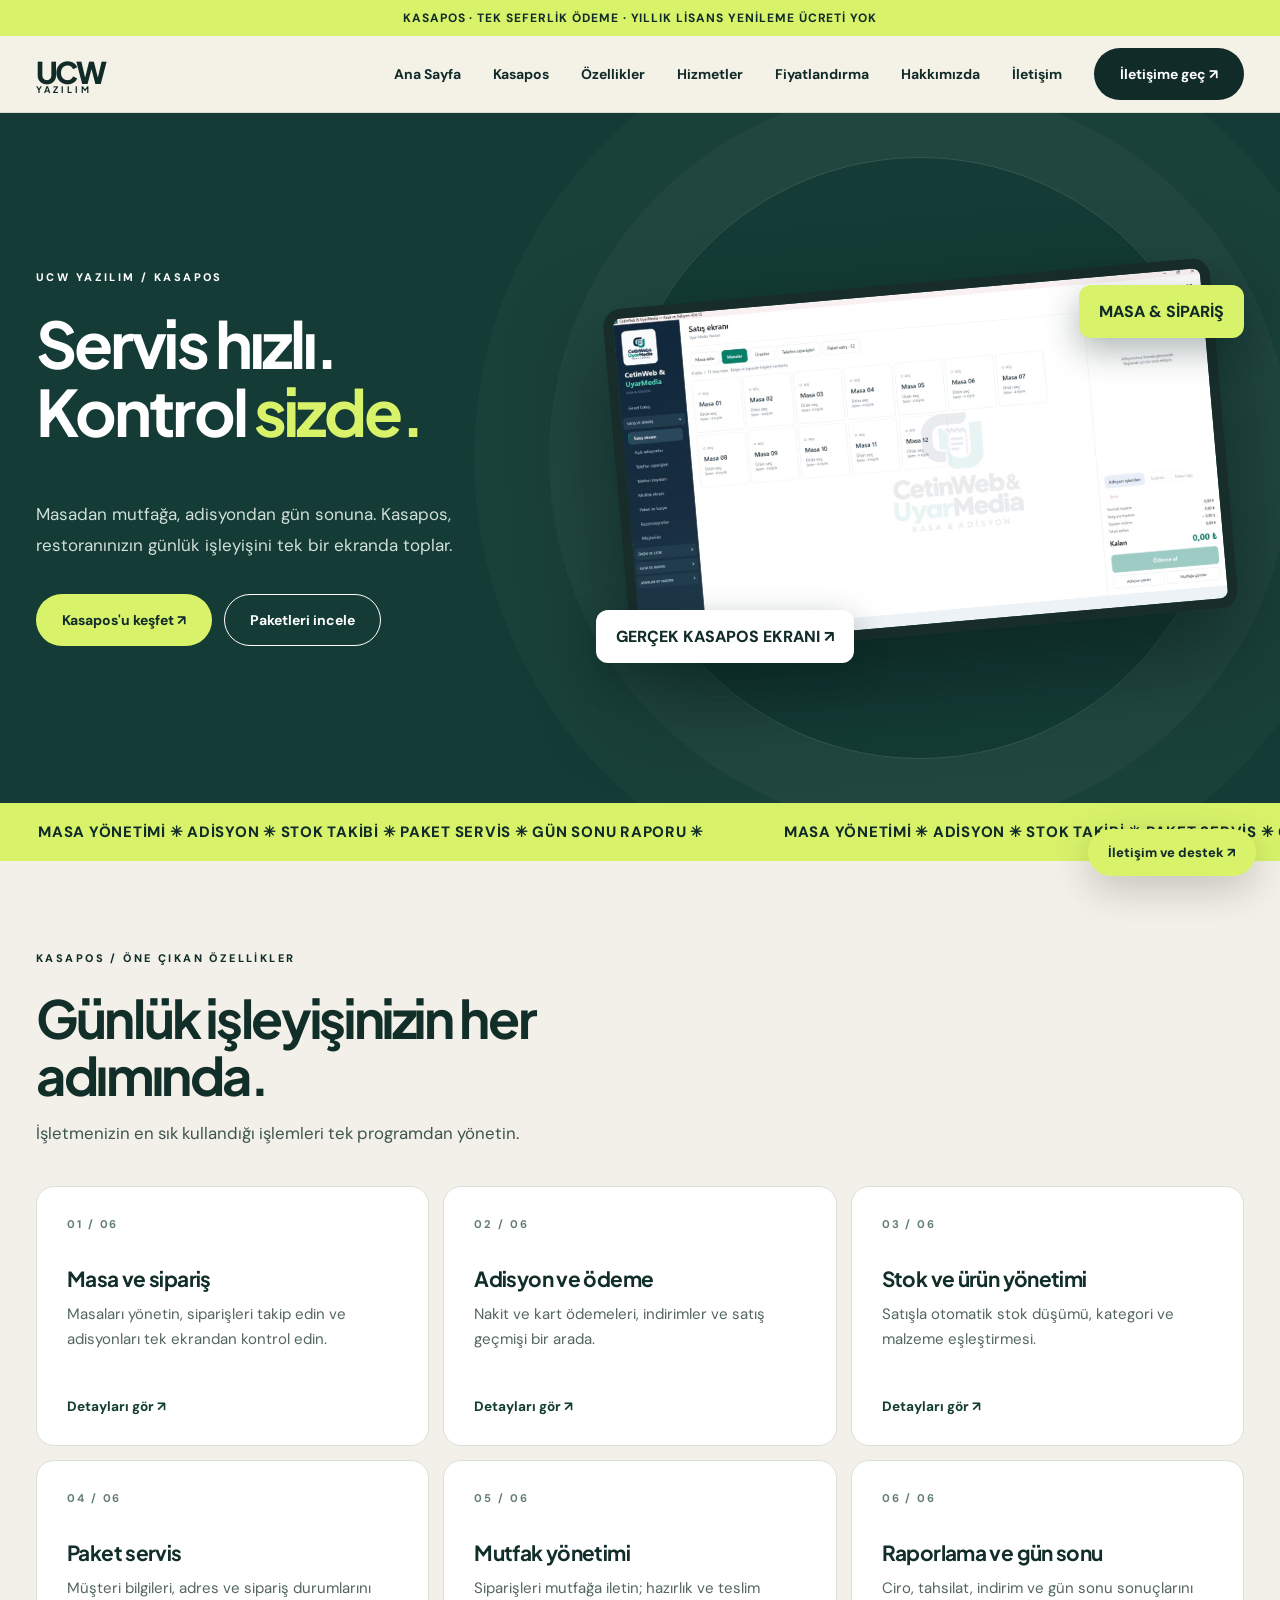
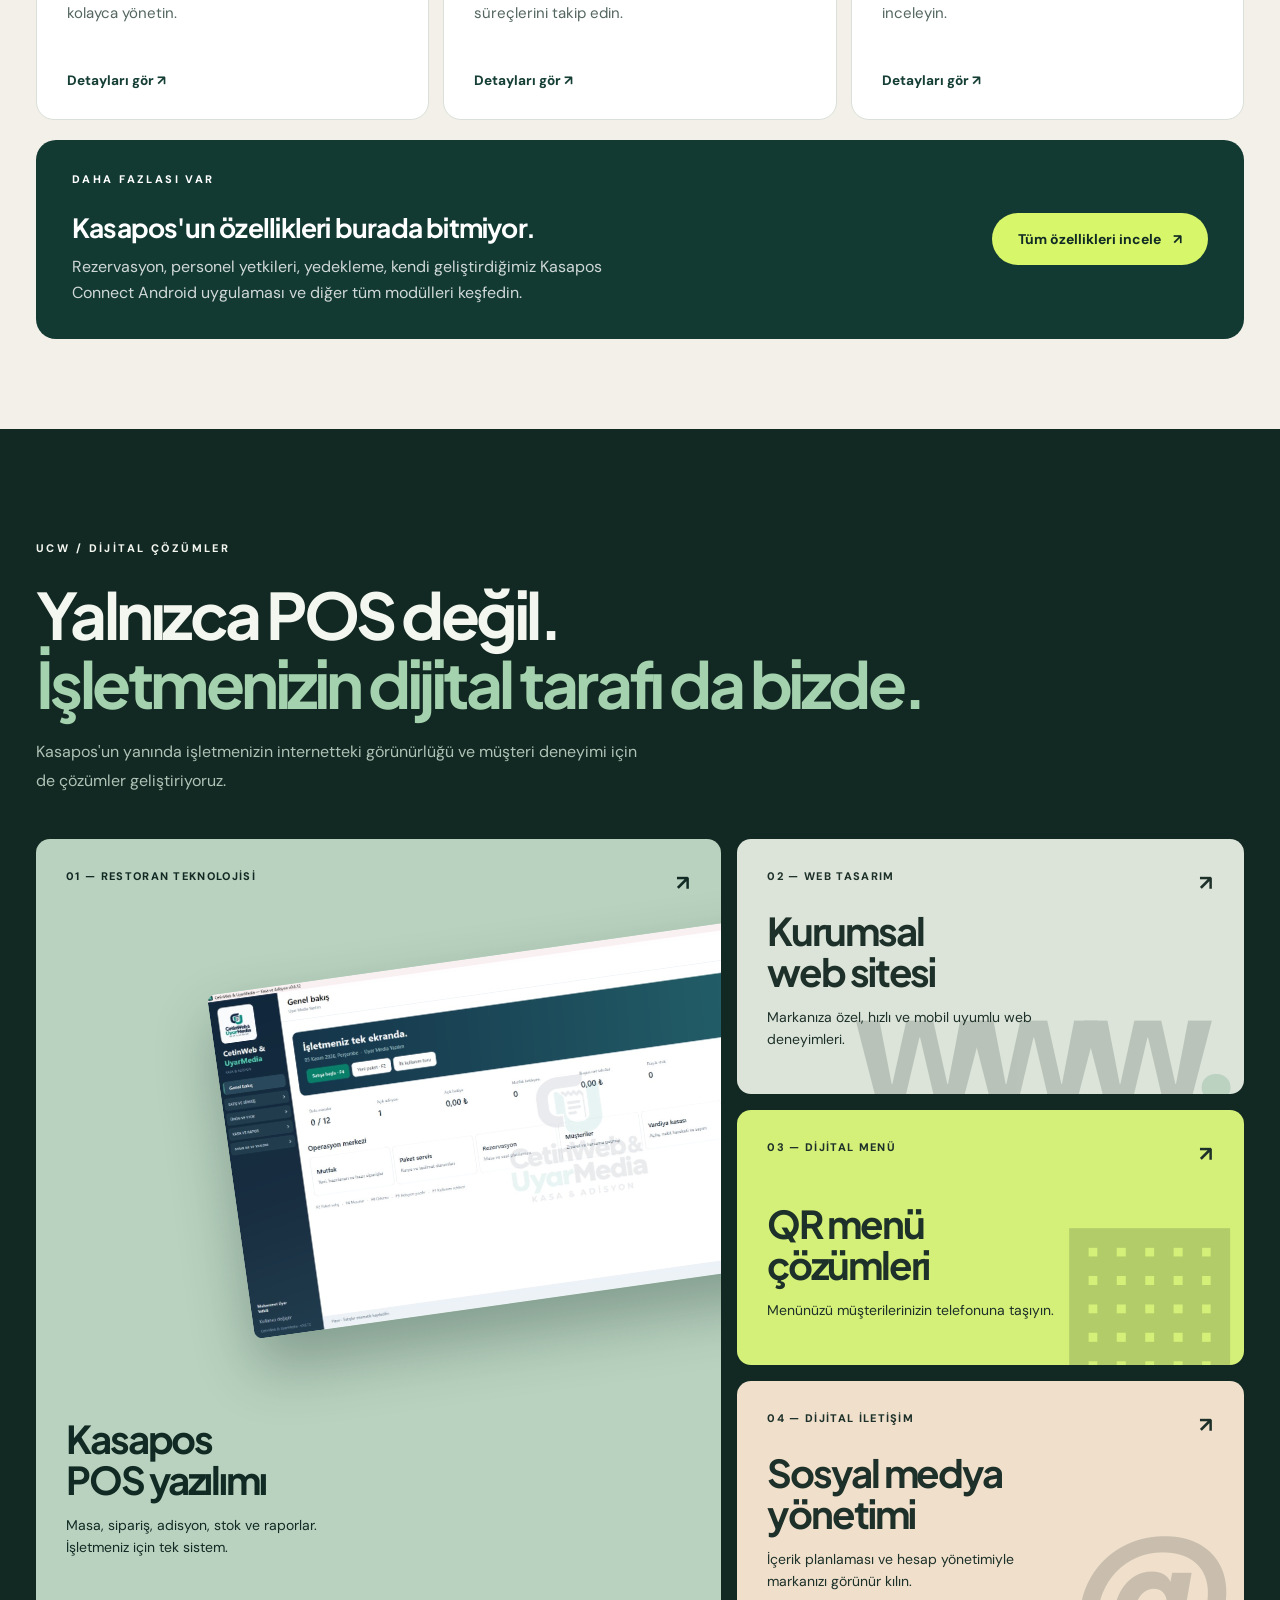
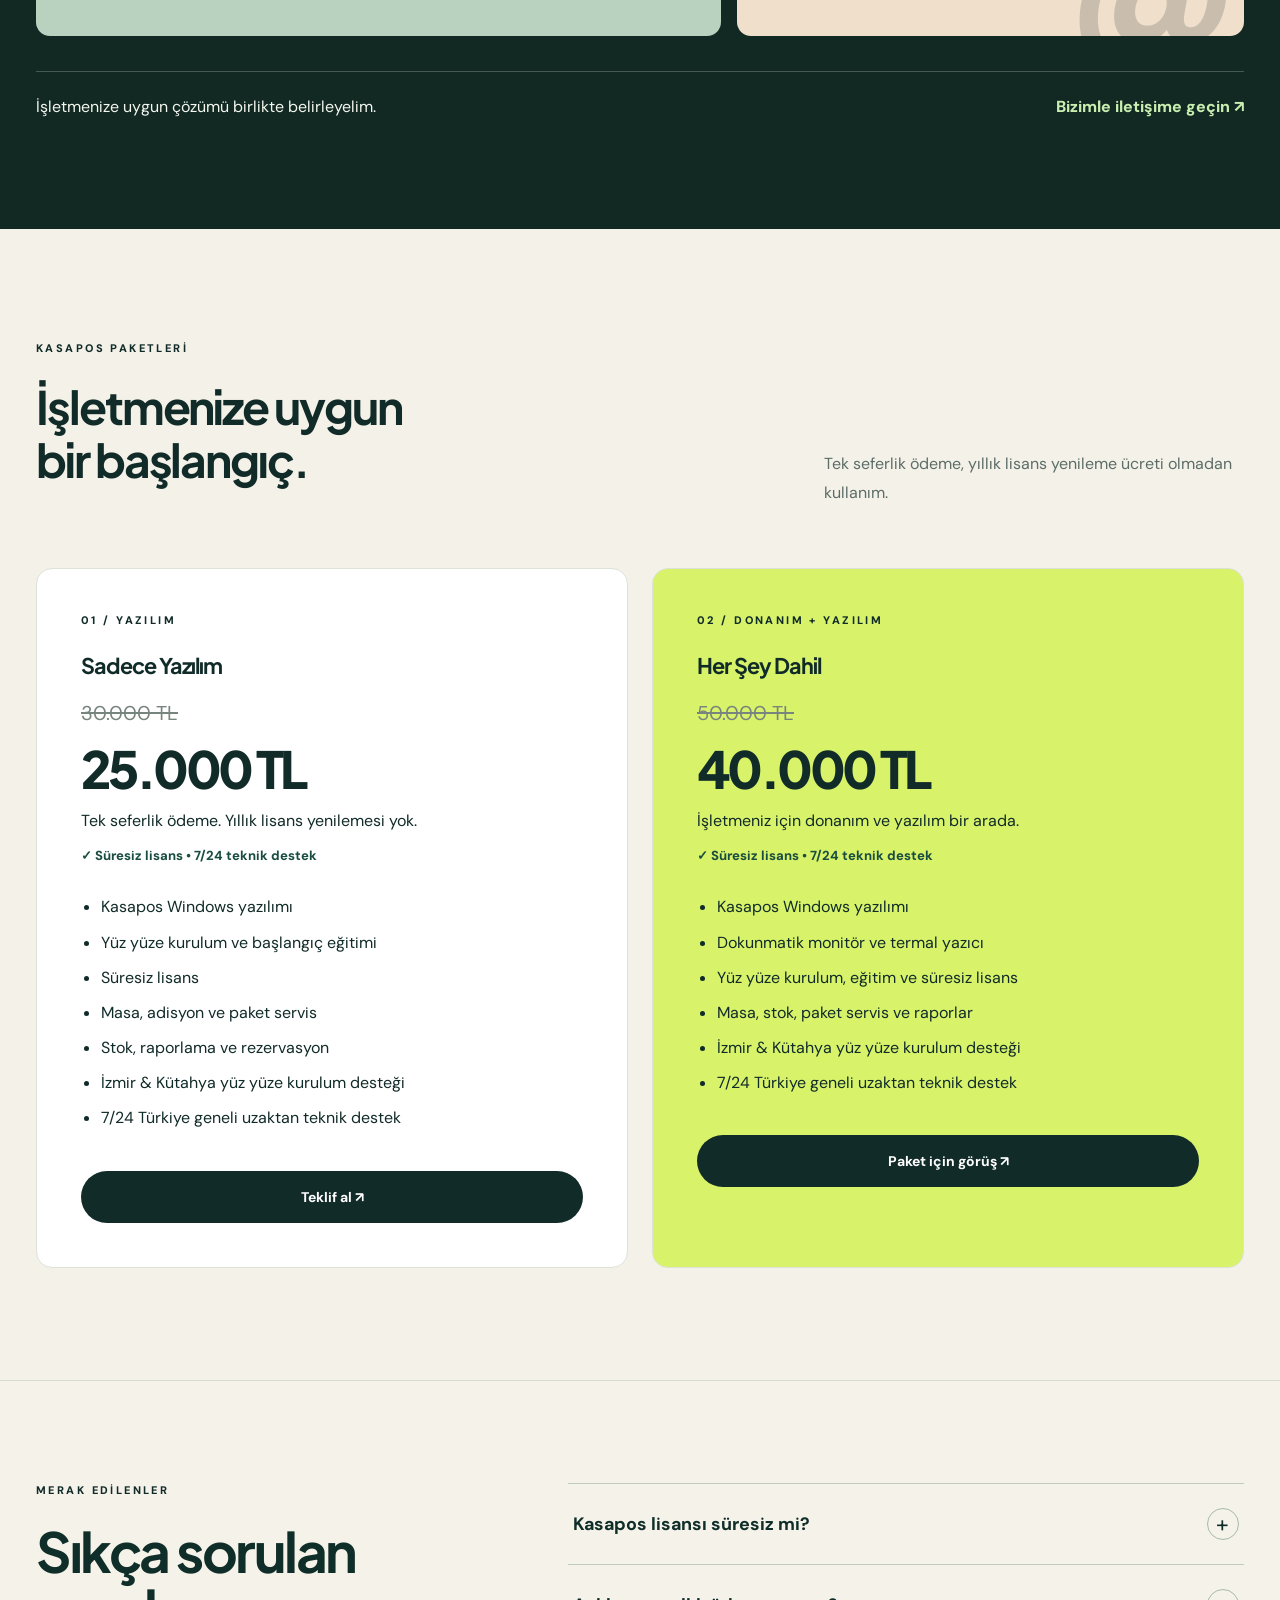
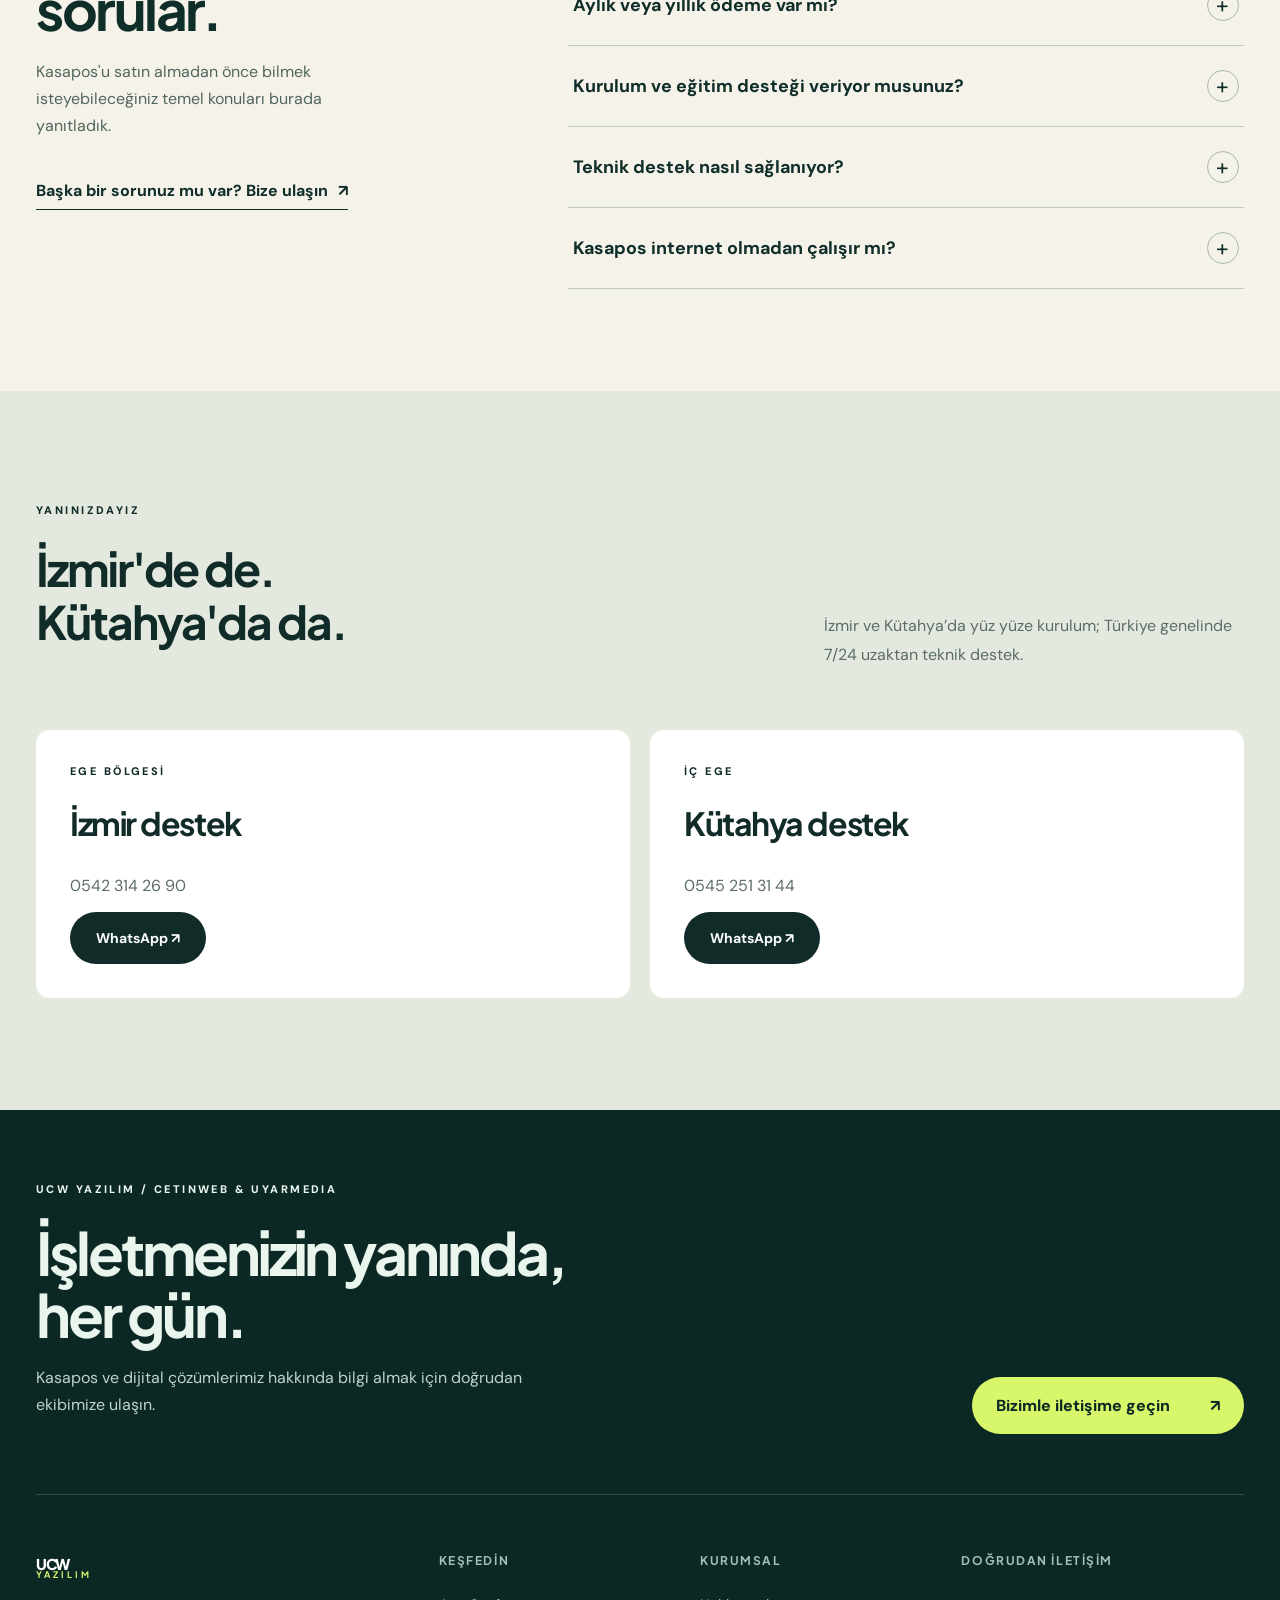
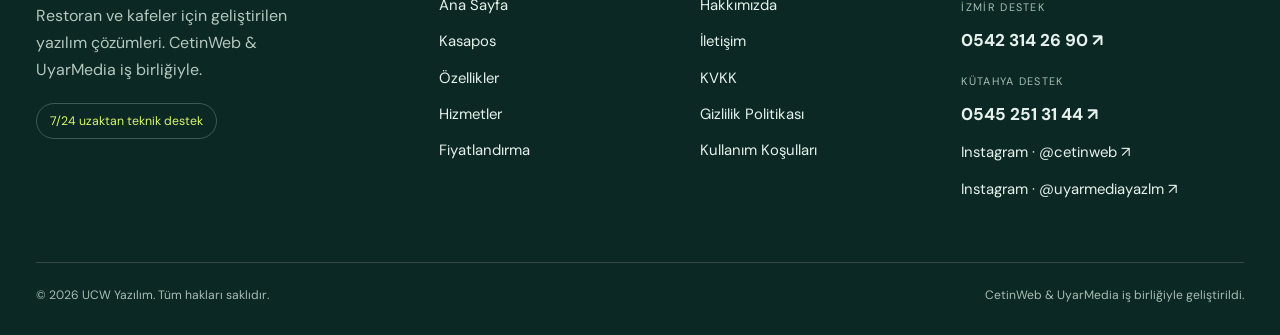
==== commit 156c9851: "Add files via upload" ====
--- a/index.html
+++ b/index.html
@@ -1 +1,3 @@
-<!doctype html><html lang="tr"><head><meta charset="utf-8"><meta name="viewport" content="width=device-width,initial-scale=1"><meta name="theme-color" content="#090813"><title>Kasapos Programı | Restoran ve Kafe POS Otomasyonu | UCW Yazılım</title><link rel="icon" href="images/logo.svg"><link rel="stylesheet" href="style.css"><meta name="description" content="Kasapos restoran, kafe ve paket servis POS programı. Masa, adisyon, stok, mutfak ve raporlama tek ekranda. 25.000 TL’den başlayan süresiz lisans."><meta name="robots" content="index, follow, max-image-preview:large"><link rel="canonical" href="https://ucwyazilim.com.tr/"><meta property="og:type" content="website"><meta property="og:locale" content="tr_TR"><meta property="og:site_name" content="UCW Yazılım"><meta property="og:title" content="Kasapos Programı | Restoran ve Kafe POS Otomasyonu | UCW Yazılım"><meta property="og:description" content="Kasapos restoran, kafe ve paket servis POS programı. Masa, adisyon, stok, mutfak ve raporlama tek ekranda. 25.000 TL’den başlayan süresiz lisans."><meta property="og:url" content="https://ucwyazilim.com.tr/"><meta property="og:image" content="https://ucwyazilim.com.tr/images/og-kasapos.svg"><meta name="twitter:card" content="summary_large_image"><meta name="twitter:title" content="Kasapos Programı | Restoran ve Kafe POS Otomasyonu | UCW Yazılım"><meta name="twitter:description" content="Kasapos restoran, kafe ve paket servis POS programı. Masa, adisyon, stok, mutfak ve raporlama tek ekranda. 25.000 TL’den başlayan süresiz lisans."><script type="application/ld+json">{"@context": "https://schema.org", "@graph": [{"@context": "https://schema.org", "@type": "Organization", "name": "UCW Yazılım", "url": "https://ucwyazilim.com.tr/", "logo": "https://ucwyazilim.com.tr/images/logo.svg", "sameAs": ["https://www.instagram.com/cetinweb/", "https://www.instagram.com/uyarmediayazlm/"], "contactPoint": [{"@type": "ContactPoint", "telephone": "+90-545-251-3144", "contactType": "sales and customer support", "areaServed": "TR", "availableLanguage": "Turkish"}, {"@type": "ContactPoint", "telephone": "+90-542-314-2690", "contactType": "sales and customer support", "areaServed": "TR", "availableLanguage": "Turkish"}]}, {"@type": "SoftwareApplication", "name": "Kasapos", "applicationCategory": "BusinessApplication", "operatingSystem": "Windows", "description": "Restoran, kafe ve paket servis işletmeleri için POS ve adisyon otomasyon programı.", "url": "https://ucwyazilim.com.tr/kasapos.html", "offers": [{"@type": "Offer", "name": "Sadece Yazılım", "price": "25000", "priceCurrency": "TRY", "availability": "https://schema.org/InStock", "url": "https://ucwyazilim.com.tr/fiyatlandirma.html"}, {"@type": "Offer", "name": "Her Şey Dahil Paket", "price": "40000", "priceCurrency": "TRY", "availability": "https://schema.org/InStock", "url": "https://ucwyazilim.com.tr/fiyatlandirma.html"}]}]}</script></head><body><div id="intro"><div class="intro-logo">UCW<span> YAZILIM</span></div><div class="loader"><i></i></div><small>İşletmenizin geleceğine hoş geldiniz</small></div><div class="cursor-glow" id="glow"></div><header><a class="brand" href="index.html"><img src="images/logo.svg" alt="UCW Yazılım"><span>UCW <small>YAZILIM</small></span></a><button class="menu" id="menu" aria-label="Menüyü aç">≡</button><nav id="nav"><a href="index.html">Ana Sayfa</a><a href="hakkimizda.html">Hakkımızda</a><div class="nav-products"><a class="nav-products-toggle" href="urunler.html" aria-haspopup="true">Ürünlerimiz <span aria-hidden="true">⌄</span></a><div class="nav-products-menu"><a href="kasapos.html">POS Programı (Kasapos)</a><a href="urunler.html#website">Website Tasarımı</a><a href="urunler.html#qr-menu">QR Menü</a><a href="urunler.html#sosyal-medya">Sosyal Medya Yönetimi</a></div></div><a href="kasapos.html">Kasapos</a><a href="ozellikler.html">Özellikler</a><a href="fiyatlandirma.html">Fiyatlandırma</a><a href="iletisim.html">İletişim</a></nav><a class="head-cta" href="https://wa.me/905452513144">Teklif Al ↗</a></header><main id="content"><section class="hero"><div class="reveal"><div class="eyebrow">UCW YAZILIM SUNAR · WINDOWS POS OTOMASYONU</div><h1>İşletmenizin <span class="gradient">kontrolü</span> sizde.</h1><p class="lead">Kasapos ile restoran, kafe, lokanta ve paket servis operasyonlarını tek merkezden yönetin. Güçlü altyapı, kolay kullanım, süresiz lisans.</p><div class="actions"><a class="btn" href="kasapos.html">Kasapos'u Keşfet ↗</a><a class="btn secondary" href="ozellikler.html">Tüm Özellikler</a></div></div><div class="hero-visual"><div class="pos-device"><div class="device-top"><span class="device-dot"></span><span>KASAPOS · CANLI ARAYÜZ ÖRNEĞİ</span><span>● ● ●</span></div><div class="pos-app"><aside class="pos-sidebar"><div class="pos-brand"><span class="brand-symbol">C</span><b>CetinWeb &amp;<br>UyarMedia</b><small>KASA &amp; ADİSYON</small></div><div class="pos-nav active">▦ &nbsp; Genel bakış</div><div class="pos-nav">▤ &nbsp; Satış ve Sipariş</div><div class="pos-nav">▣ &nbsp; Açık adisyonlar</div><div class="pos-nav">▥ &nbsp; Paket servis</div><div class="pos-nav">◫ &nbsp; Mutfak ekranı</div><div class="pos-nav">▤ &nbsp; Raporlar</div></aside><div class="pos-main"><div class="pos-head"><div><strong>Genel bakış</strong><small>Kasapos · İşletme kontrol paneli</small></div><span class="pos-user">Yönetici</span></div><div class="pos-banner"><strong>İşletmeniz tek ekranda.</strong><span>Masa, sipariş ve günlük operasyon yönetimi</span><div class="pos-actions"><span>Satışa başla</span><span>Yeni paket</span></div></div><div class="pos-stats"><div><small>Dolu masalar</small><b>4 / 12</b></div><div><small>Açık adisyon</small><b>6</b></div><div><small>Günlük ciro</small><b>₺12.450</b></div></div><div class="pos-bottom"><strong>Operasyon merkezi</strong><div class="pos-tiles"><div>Mutfak<small>Hazırlanan siparişler</small></div><div>Paket Servis<small>Teslimat takibi</small></div><div>Rezervasyon<small>Günlük plan</small></div></div><div class="pos-bars"><span style="--w:82%"></span><span style="--w:61%"></span><span style="--w:44%"></span></div></div></div></div></div><div class="device-stand"></div><div class="demo-note">Kasapos arayüzünden esinlenilmiş temsili tanıtım</div></div></section><section class="section"><div class="stats reveal"><div class="stat"><strong>12</strong><span>Temel modül</span></div><div class="stat"><strong>∞</strong><span>Süresiz lisans</span></div><div class="stat"><strong>0 ₺</strong><span>Yıllık yenileme</span></div><div class="stat"><strong>1</strong><span>Merkezi yönetim</span></div></div></section><section class="section"><div class="eyebrow">GÜNLÜK İŞLERİNİZİ KOLAYLAŞTIRIN</div><h2 class="section-title">Her şey tek <span class="gradient">ekranda.</span></h2><p class="section-desc">Kasapos, siparişten gün sonuna kadar işletmenin ritmine uyum sağlar.</p><div class="grid"><article class="card feature-card reveal"><img class="feature-art" src="images/masa.svg" alt="Masa ve Sipariş illüstrasyonu" loading="lazy"><div class="feature-copy"><span class="feature-tag">KASAPOS MODÜLÜ</span><h3>Masa ve Sipariş</h3><p>Masa açma, kapatma, sipariş ekleme, masa aktarımı, notlar ve adisyon takibi.</p></div></article><article class="card feature-card reveal"><img class="feature-art" src="images/odeme.svg" alt="Adisyon ve Ödeme illüstrasyonu" loading="lazy"><div class="feature-copy"><span class="feature-tag">KASAPOS MODÜLÜ</span><h3>Adisyon ve Ödeme</h3><p>Nakit ve kart, yüzdelik indirim, fiyat değişimi ve satış geçmişi.</p></div></article><article class="card feature-card reveal"><img class="feature-art" src="images/stok.svg" alt="Stok ve Ürün illüstrasyonu" loading="lazy"><div class="feature-copy"><span class="feature-tag">KASAPOS MODÜLÜ</span><h3>Stok ve Ürün</h3><p>Ürün ve kategori yönetimi, malzeme bağlantısı, otomatik stok düşümü.</p></div></article><article class="card feature-card reveal"><img class="feature-art" src="images/paket.svg" alt="Paket Servis illüstrasyonu" loading="lazy"><div class="feature-copy"><span class="feature-tag">KASAPOS MODÜLÜ</span><h3>Paket Servis</h3><p>Müşteri telefonu, adres, sipariş kaydı ve durum takibi.</p></div></article><article class="card feature-card reveal"><img class="feature-art" src="images/telefon.svg" alt="Kasapos Connect illüstrasyonu" loading="lazy"><div class="feature-copy"><span class="feature-tag">KASAPOS MODÜLÜ</span><h3>Kasapos Connect</h3><p>Kendi geliştirdiğimiz Kasapos Connect ile Android telefonunuza gelen aramayı kasa ekranında görün, müşteri bilgisinden hızla paket siparişi açın. Cihaz uyumluluğu kontrol edilir.</p></div></article><article class="card feature-card reveal"><img class="feature-art" src="images/mutfak.svg" alt="Mutfak Ekranı illüstrasyonu" loading="lazy"><div class="feature-copy"><span class="feature-tag">KASAPOS MODÜLÜ</span><h3>Mutfak Ekranı</h3><p>Siparişleri mutfağa iletme, hazırlanıyor, hazır ve teslim durumları.</p></div></article></div></section><section class="section"><div class="eyebrow">KASAPOS CONNECT</div><h2 class="section-title">Gelen aramadan <span class="gradient">anında siparişe.</span></h2><div class="connect-layout"><div class="connect-visual"><img src="images/telefon.svg" alt="Kasapos Connect Android telefon bağlantısı" loading="lazy"></div><div><p class="lead">Kendi geliştirdiğimiz Android uygulamamız Kasapos Connect sayesinde işletmenize gelen aramaları kasa bilgisayarındaki Kasapos programında görüntüleyin. Arayan numarayı ve kayıtlı müşteri bilgilerini görerek tek ekrandan paket siparişi oluşturun.</p><div class="connect-points"><div><strong>Arayanı tanıyın</strong><p>Numarayı ve kayıtlı müşteri bilgilerini görün.</p></div><div><strong>Hızlı paket siparişi</strong><p>Aramadan doğrudan sipariş oluşturma akışına geçin.</p></div><div><strong>Uyumluluk kontrolü</strong><p>Otomatik arama algılama her Android modelinde garanti edilmez; kurulum öncesi test edilir.</p></div></div></div></div></section><section class="section"><div class="eyebrow">NEDEN UCW YAZILIM?</div><h2 class="section-title">Satıştan sonra da <span class="gradient">yanınızdayız.</span></h2><div class="advantage-grid"><article><strong>Süresiz lisans</strong><p>Her pakette tek seferlik ödeme; yıllık lisans yenileme bedeli yok.</p></article><article><strong>Kolay yönetim</strong><p>Masa, sipariş, stok, mutfak ve raporlar aynı sistemde.</p></article><article><strong>Yüz yüze kurulum</strong><p>İzmir, Manisa, İstanbul ve Kütahya'daki işletmeler için yerinde kurulum.</p></article><article><strong>7/24 teknik destek</strong><p>Türkiye genelinde teknik destek için iletişim kanallarımız açık.</p></article></div></section><section class="section reveal" id="paketler"><div class="eyebrow">KASAPOS LİSANS PAKETLERİ</div><h2 class="section-title">İşletmenize uygun <span class="gradient">paketi seçin.</span></h2><p class="section-desc">Her iki pakette de tek seferlik ödeme, süresiz yazılım lisansı, QR menü web sitesi hediyesi ve ilk yıl alan adı dahildir.</p><div class="pricing-grid"><article class="pricing-card"><span class="feature-tag">DİJİTAL PAKET</span><h3>Sadece Yazılım</h3><div class="price-discount"><span class="old-price">30.000 TL</span><div class="package-price">25.000 <small>TL</small></div></div><p>Kasapos Windows POS yazılımı</p><ul><li>Sınırsız (süresiz) lisans</li><li>Tüm Kasapos modülleri</li><li>İşletmeye özel HWID lisansı</li><li>QR menü web sitesi hediyesi</li><li>İlk yıl alan adı dahil</li><li>Kurulum ve başlangıç eğitimi</li></ul><a class="btn" href="https://wa.me/905452513144?text=Merhaba%2C%20Kasapos%2025.000%20TL%20Sadece%20Yaz%C4%B1l%C4%B1m%20paketini%20almak%20istiyorum." target="_blank" rel="noopener">Paketi Sor ↗</a></article><article class="pricing-card highlighted"><span class="feature-tag">HER ŞEY DAHİL</span><h3>Her Şey Dahil Paket</h3><div class="price-discount"><span class="old-price">50.000 TL</span><div class="package-price">40.000 <small>TL</small></div></div><p>Kasapos POS yazılımı, termal yazıcı, kurulum ve eğitim</p><ul><li>Sınırsız (süresiz) yazılım lisansı</li><li>Tüm Kasapos modülleri</li><li>İşletmeye özel HWID lisansı</li><li>Termal yazıcı dahil</li><li>Dokunmatik monitör dahil</li><li>Kurulum ve başlangıç eğitimi</li><li>QR menü web sitesi hediyesi</li><li>İlk yıl alan adı dahil</li></ul><a class="btn" href="https://wa.me/905452513144?text=Merhaba%2C%20Kasapos%2040.000%20TL%20Yaz%C4%B1l%C4%B1m%20ve%20Termal%20Yaz%C4%B1c%C4%B1%20paketini%20almak%20istiyorum." target="_blank" rel="noopener">Paketi Sor ↗</a></article></div><div class="support-strip"><div><strong>Android cihaz bağlantısı</strong><p>Kasapos Connect ile Android telefonunuzu kasa bilgisayarına bağlayabilirsiniz. Gelen aramaların otomatik algılanması cihaz modeline ve izinlere bağlıdır; uyumluluk kurulum öncesinde kontrol edilir.</p></div><div><strong>İzmir, Manisa, İstanbul ve Kütahya'da yüz yüze kurulum</strong><p>İzmir, Manisa, İstanbul ve Kütahya içindeki işletmeler için yerinde kurulum desteği.</p></div><div><strong>Türkiye genelinde 7/24 teknik destek</strong><p>Türkiye'nin her yerinden teknik destek için bize ulaşabilirsiniz.</p></div></div></section><section class="section faq"><div class="eyebrow">MERAK EDİLENLER</div><h2 class="section-title">Sıkça sorulan sorular.</h2><details><summary>Aylık ödeme var mı?</summary><p>Hayır. Hayır. Sadece Yazılım 25.000 TL, Her Şey Dahil Paket 40.000 TL; her ikisi de tek seferlik ödemedir.</p></details><details><summary>Hangi bilgisayarlarda çalışır?</summary><p>Windows işletim sistemli bilgisayarlarda çalışır. Kurulum öncesi cihaz uygunluğu kontrol edilir.</p></details><details><summary>QR menü dahil mi?</summary><p>Evet, QR menü web sitesi hediye ve ilk yıl alan adı dahildir.</p></details><details><summary>Android arama bağlantısı tüm cihazlarda çalışır mı?</summary><p>Kasapos Connect ile Android telefona gelen aramaları bilgisayar ekranında görüntüleyebilir, numara ve kayıtlı müşteri bilgileriyle hızlıca sipariş açabilirsiniz. Otomatik arama algılama her Android cihazda garanti edilmez; uyumluluk ve izinler kontrol edilir. İzmir, Manisa, İstanbul ve Kütahya içinde yüz yüze kurulum, Türkiye genelinde 7/24 teknik destek sunulur.</p></details></section></main><footer><div class="footer-grid"><div><div class="foot-brand">UCW <span>YAZILIM</span></div><p>İşletmeler için güçlü, sade ve kalıcı yazılım çözümleri.</p></div><div><b>Keşfet</b><a href="urunler.html">Ürünlerimiz</a><a href="kasapos.html">Kasapos</a><a href="ozellikler.html">Özellikler</a><a href="fiyatlandirma.html">Fiyatlandırma</a></div><div><b>Yasal</b><a href="kvkk.html">KVKK Aydınlatma Metni</a><a href="gizlilik.html">Gizlilik Politikası</a><a href="kullanim.html">Kullanım Koşulları</a></div><div><b>İletişim</b><a href="https://wa.me/905452513144"><img class="social-icon" src="images/whatsapp.svg" alt=""> 0545 251 31 44 · Kütahya Destek</a><a href="https://wa.me/905423142690"><img class="social-icon" src="images/whatsapp.svg" alt=""> 0542 314 26 90 · İzmir Destek</a><a href="https://instagram.com/cetinweb"><img class="social-icon" src="images/instagram.svg" alt=""> Instagram · @cetinweb</a><a href="https://instagram.com/uyarmediayazlm"><img class="social-icon" src="images/instagram.svg" alt=""> Instagram · @uyarmediayazlm</a></div></div><div class="footer-service"><strong>Diğer Ürün ve Hizmetlerimiz · Cetinweb &amp; UyarMedia</strong><span>POS Programı · Website · QR Menü · Sosyal Medya Yönetimi</span><a href="https://cetinweb.com.tr/" target="_blank" rel="noopener noreferrer">Cetinweb hizmetlerini incele ↗</a></div><div class="foot-bottom">© <span id="year"></span> Tüm Hakları Saklıdır. <strong>UCW Yazılım · Cetinweb · Uyarmedia</strong></div></footer><div class="float-contact"><a href="https://wa.me/905452513144" target="_blank"><img src="images/whatsapp.svg" alt=""> <span>Kütahya Destek</span></a><a href="https://wa.me/905423142690" target="_blank"><img src="images/whatsapp.svg" alt=""> <span>İzmir Destek</span></a></div><script src="script.js"></script></body></html>
+<!DOCTYPE html>
+
+<html lang="tr"><head><meta charset="utf-8"/><meta content="width=device-width,initial-scale=1" name="viewport"/><meta content="#143b35" name="theme-color"/><title>Kasapos Restoran Otomasyonu | UCW Yazılım</title><meta content="UCW Yazılım Kasapos restoran otomasyon programı, fiyatlar ve teknik destek." name="description"/><link href="style.css" rel="stylesheet"/><link href="/favicon.ico" rel="icon" type="image/x-icon"/><link href="/favicon.png" rel="icon" type="image/png"/><link href="/apple-touch-icon.png" rel="apple-touch-icon" type="image/png"/><link href="https://ucwyazilim.com.tr/" rel="canonical"/><meta content="website" property="og:type"/><meta content="tr_TR" property="og:locale"/><meta content="UCW Yazılım" property="og:site_name"/><meta content="Kasapos Restoran Otomasyonu | UCW Yazılım" property="og:title"/><meta content="UCW Yazılım Kasapos restoran otomasyon programı, fiyatlar ve teknik destek." property="og:description"/><meta content="https://ucwyazilim.com.tr/" property="og:url"/><meta content="https://ucwyazilim.com.tr/assets/satis-ekrani.jpg" property="og:image"/><meta content="summary_large_image" name="twitter:card"/><script type="application/ld+json">{"@context": "https://schema.org", "@type": "Organization", "name": "UCW Yazılım", "url": "https://ucwyazilim.com.tr/", "logo": "https://ucwyazilim.com.tr/favicon.png", "sameAs": ["https://www.instagram.com/cetinweb/", "https://www.instagram.com/uyarmediayazlm/"], "contactPoint": [{"@type": "ContactPoint", "telephone": "+90-542-314-26-90", "contactType": "customer support", "areaServed": "TR", "availableLanguage": "Turkish"}, {"@type": "ContactPoint", "telephone": "+90-545-251-31-44", "contactType": "customer support", "areaServed": "TR", "availableLanguage": "Turkish"}]}</script></head><body><div class="announcement">KASAPOS · TEK SEFERLİK ÖDEME · YILLIK LİSANS YENİLEME ÜCRETİ YOK</div><header class="nav"><div class="wrap nav-inner"><a class="brand" href="index.html">UCW<small>YAZILIM</small></a><nav class="links" id="main-nav"><a href="index.html">Ana Sayfa</a><a href="kasapos.html">Kasapos</a><a href="ozellikler.html">Özellikler</a><a href="urunler.html">Hizmetler</a><a href="fiyatlandirma.html">Fiyatlandırma</a><a href="hakkimizda.html">Hakkımızda</a><a href="iletisim.html">İletişim</a><a class="btn btn-dark" href="iletisim.html">İletişime geç ↗</a></nav><button aria-controls="main-nav" aria-expanded="false" aria-label="Menüyü aç" class="hamb"><span></span><span></span><span></span></button></div></header><main><section class="hero"><div class="wrap hero-grid"><div class="reveal"><span class="eyebrow">UCW YAZILIM / KASAPOS</span><h1>Servis hızlı.<br/>Kontrol <em>sizde.</em></h1><p>Masadan mutfağa, adisyondan gün sonuna. Kasapos, restoranınızın günlük işleyişini tek bir ekranda toplar.</p><div class="actions"><a class="btn btn-lime" href="kasapos.html">Kasapos'u keşfet ↗</a><a class="btn btn-outline" href="fiyatlandirma.html">Paketleri incele</a></div></div><div class="hero-visual"><img alt="Gerçek Kasapos satış ekranı" class="main-shot" src="assets/satis-ekrani.jpg"/><div class="floating-tag tag-a">MASA &amp; SİPARİŞ</div><div class="floating-tag tag-b">GERÇEK KASAPOS EKRANI ↗</div></div></div></section><div class="strip"><div class="ticker"><span>MASA YÖNETİMİ ✳ ADİSYON ✳ STOK TAKİBİ ✳ PAKET SERVİS ✳ GÜN SONU RAPORU ✳ </span><span>MASA YÖNETİMİ ✳ ADİSYON ✳ STOK TAKİBİ ✳ PAKET SERVİS ✳ GÜN SONU RAPORU ✳ </span><span>MASA YÖNETİMİ ✳ ADİSYON ✳ STOK TAKİBİ ✳ PAKET SERVİS ✳ GÜN SONU RAPORU ✳ </span><span>MASA YÖNETİMİ ✳ ADİSYON ✳ STOK TAKİBİ ✳ PAKET SERVİS ✳ GÜN SONU RAPORU ✳ </span></div></div><section class="section v10-modules" id="tum-ozellikler"><div class="wrap"><div class="v11-intro reveal"><span class="eyebrow">KASAPOS / ÖNE ÇIKAN ÖZELLİKLER</span><h2>Günlük işleyişinizin her adımında.</h2><p>İşletmenizin en sık kullandığı işlemleri tek programdan yönetin.</p></div><div class="v11-feature-grid"><article class="v11-feature reveal"><span class="v11-feature-num">01 / 06</span><h3>Masa ve sipariş</h3><p>Masaları yönetin, siparişleri takip edin ve adisyonları tek ekrandan kontrol edin.</p><a aria-label="Masa ve sipariş hakkında daha fazla bilgi" href="ozellikler.html">Detayları gör <span aria-hidden="true">↗</span></a></article><article class="v11-feature reveal"><span class="v11-feature-num">02 / 06</span><h3>Adisyon ve ödeme</h3><p>Nakit ve kart ödemeleri, indirimler ve satış geçmişi bir arada.</p><a aria-label="Adisyon ve ödeme hakkında daha fazla bilgi" href="ozellikler.html">Detayları gör <span aria-hidden="true">↗</span></a></article><article class="v11-feature reveal"><span class="v11-feature-num">03 / 06</span><h3>Stok ve ürün yönetimi</h3><p>Satışla otomatik stok düşümü, kategori ve malzeme eşleştirmesi.</p><a aria-label="Stok ve ürün yönetimi hakkında daha fazla bilgi" href="ozellikler.html">Detayları gör <span aria-hidden="true">↗</span></a></article><article class="v11-feature reveal"><span class="v11-feature-num">04 / 06</span><h3>Paket servis</h3><p>Müşteri bilgileri, adres ve sipariş durumlarını kolayca yönetin.</p><a aria-label="Paket servis hakkında daha fazla bilgi" href="ozellikler.html">Detayları gör <span aria-hidden="true">↗</span></a></article><article class="v11-feature reveal"><span class="v11-feature-num">05 / 06</span><h3>Mutfak yönetimi</h3><p>Siparişleri mutfağa iletin; hazırlık ve teslim süreçlerini takip edin.</p><a aria-label="Mutfak yönetimi hakkında daha fazla bilgi" href="ozellikler.html">Detayları gör <span aria-hidden="true">↗</span></a></article><article class="v11-feature reveal"><span class="v11-feature-num">06 / 06</span><h3>Raporlama ve gün sonu</h3><p>Ciro, tahsilat, indirim ve gün sonu sonuçlarını inceleyin.</p><a aria-label="Raporlama ve gün sonu hakkında daha fazla bilgi" href="ozellikler.html">Detayları gör <span aria-hidden="true">↗</span></a></article></div><div class="v11-more reveal"><div><span class="eyebrow">DAHA FAZLASI VAR</span><h3>Kasapos'un özellikleri burada bitmiyor.</h3><p>Rezervasyon, personel yetkileri, yedekleme, kendi geliştirdiğimiz Kasapos Connect Android uygulaması ve diğer tüm modülleri keşfedin.</p></div><a class="btn btn-dark" href="ozellikler.html">Tüm özellikleri incele <span aria-hidden="true">↗</span></a></div></div></section><section class="section services-editorial" id="hizmetler"><div class="wrap"><div class="services-heading reveal"><span class="eyebrow">UCW / DİJİTAL ÇÖZÜMLER</span><h2>Yalnızca POS değil.<br/><em>İşletmenizin dijital tarafı da bizde.</em></h2><p>Kasapos'un yanında işletmenizin internetteki görünürlüğü ve müşteri deneyimi için de çözümler geliştiriyoruz.</p></div><div class="service-editorial-grid"><a class="service-tile tile-primary reveal" href="kasapos.html"><span class="tile-top">01 — RESTORAN TEKNOLOJİSİ <b>↗</b></span><div class="tile-copy"><h3>Kasapos<br/>POS yazılımı</h3><p>Masa, sipariş, adisyon, stok ve raporlar. İşletmeniz için tek sistem.</p></div><img alt="Kasapos genel bakış" loading="lazy" src="assets/genel-bakis.jpg"/></a><a class="service-tile tile-web reveal" href="urunler.html"><span class="tile-top">02 — WEB TASARIM <b>↗</b></span><div class="tile-copy"><h3>Kurumsal<br/>web sitesi</h3><p>Markanıza özel, hızlı ve mobil uyumlu web deneyimleri.</p></div><span class="tile-art tile-art-web">www<span>.</span></span></a><a class="service-tile tile-qr reveal" href="urunler.html"><span class="tile-top">03 — DİJİTAL MENÜ <b>↗</b></span><div class="tile-copy"><h3>QR menü<br/>çözümleri</h3><p>Menünüzü müşterilerinizin telefonuna taşıyın.</p></div><span class="tile-art tile-art-qr">▦</span></a><a class="service-tile tile-social reveal" href="urunler.html"><span class="tile-top">04 — DİJİTAL İLETİŞİM <b>↗</b></span><div class="tile-copy"><h3>Sosyal medya<br/>yönetimi</h3><p>İçerik planlaması ve hesap yönetimiyle markanızı görünür kılın.</p></div><span class="tile-art tile-art-social">@</span></a></div><div class="services-bottom reveal"><span>İşletmenize uygun çözümü birlikte belirleyelim.</span><a href="iletisim.html">Bizimle iletişime geçin ↗</a></div></div></section><section class="section" id="fiyatlar"><div class="wrap"><div class="section-heading reveal"><div><span class="eyebrow">KASAPOS PAKETLERİ</span><h2>İşletmenize uygun<br/>bir başlangıç.</h2></div><p>Tek seferlik ödeme, yıllık lisans yenileme ücreti olmadan kullanım.</p></div><div class="prices"><article class="price reveal"><span class="eyebrow">01 / YAZILIM</span><h3>Sadece Yazılım</h3><div class="old">30.000 TL</div><div class="now">25.000 TL</div><p>Tek seferlik ödeme. Yıllık lisans yenilemesi yok.</p><div class="v11-support-tag">✓  Süresiz lisans  •  7/24 teknik destek</div><ul><li>Kasapos Windows yazılımı</li><li>Yüz yüze kurulum ve başlangıç eğitimi</li><li>Süresiz lisans</li><li>Masa, adisyon ve paket servis</li><li>Stok, raporlama ve rezervasyon</li><li>İzmir &amp; Kütahya yüz yüze kurulum desteği</li><li>7/24 Türkiye geneli uzaktan teknik destek</li></ul><a class="btn btn-dark" href="https://wa.me/905452513144?text=Kasapos%20yazilim%20paketi%20hakkinda%20bilgi%20almak%20istiyorum">Teklif al ↗</a></article><article class="price featured reveal"><span class="eyebrow">02 / DONANIM + YAZILIM</span><h3>Her Şey Dahil</h3><div class="old">50.000 TL</div><div class="now">40.000 TL</div><p>İşletmeniz için donanım ve yazılım bir arada.</p><div class="v11-support-tag">✓  Süresiz lisans  •  7/24 teknik destek</div><ul><li>Kasapos Windows yazılımı</li><li>Dokunmatik monitör ve termal yazıcı</li><li>Yüz yüze kurulum, eğitim ve süresiz lisans</li><li>Masa, stok, paket servis ve raporlar</li><li>İzmir &amp; Kütahya yüz yüze kurulum desteği</li><li>7/24 Türkiye geneli uzaktan teknik destek</li></ul><a class="btn btn-dark" href="https://wa.me/905452513144?text=Kasapos%20her%20sey%20dahil%20paket%20hakkinda%20bilgi%20almak%20istiyorum">Paket için görüş ↗</a></article></div></div></section><section class="section faq-section" id="sikca-sorulan-sorular"><div class="wrap faq-layout"><div class="faq-intro reveal"><span class="eyebrow">MERAK EDİLENLER</span><h2>Sıkça sorulan<br/>sorular.</h2><p>Kasapos'u satın almadan önce bilmek isteyebileceğiniz temel konuları burada yanıtladık.</p><a class="faq-contact" href="iletisim.html">Başka bir sorunuz mu var? Bize ulaşın <span aria-hidden="true">↗</span></a></div><div class="faq-items reveal"><details class="faq-item"><summary>Kasapos lisansı süresiz mi?<span aria-hidden="true" class="faq-toggle"></span></summary><div class="faq-answer">Evet. Kasapos, satın aldığınız bilgisayar için süresiz lisansla sunulur. Lisansınız için her yıl yenileme ücreti ödemezsiniz.</div></details><details class="faq-item"><summary>Aylık veya yıllık ödeme var mı?<span aria-hidden="true" class="faq-toggle"></span></summary><div class="faq-answer">Hayır. Kasapos paketlerinde yazılım lisansı için aylık abonelik veya yıllık lisans yenileme ücreti bulunmaz. Paket bedelini bir kez ödersiniz.</div></details><details class="faq-item"><summary>Kurulum ve eğitim desteği veriyor musunuz?<span aria-hidden="true" class="faq-toggle"></span></summary><div class="faq-answer">Evet. Her iki pakette de başlangıç eğitimi ve yüz yüze kurulum desteği bulunur. İzmir ve Kütahya'daki kurulumlar için ekibimizle iletişime geçebilirsiniz.</div></details><details class="faq-item"><summary>Teknik destek nasıl sağlanıyor?<span aria-hidden="true" class="faq-toggle"></span></summary><div class="faq-answer">İzmir ve Kütahya destek hatlarımız üzerinden bize ulaşabilirsiniz. Türkiye genelinde 7/24 uzaktan teknik destek sunuyoruz.</div></details><details class="faq-item"><summary>Kasapos internet olmadan çalışır mı?<span aria-hidden="true" class="faq-toggle"></span></summary><div class="faq-answer">Evet. Kasapos yerel veritabanıyla çalışır; masa, sipariş, adisyon, satış ve stok işlemleri için Wi-Fi veya internet bağlantısı gerekmez. Yalnızca kendi geliştirdiğimiz Kasapos Connect Android uygulamasını kasa programına bağlarken telefon ile bilgisayarın aynı Wi-Fi ağına bağlı olması gerekir. Uzaktan teknik destek için ayrıca internet bağlantısı gerekebilir.</div></details></div></div></section><section class="section support"><div class="wrap"><div class="section-heading reveal"><div><span class="eyebrow">YANINIZDAYIZ</span><h2>İzmir'de de.<br/>Kütahya'da da.</h2></div><p>İzmir ve Kütahya’da yüz yüze kurulum; Türkiye genelinde 7/24 uzaktan teknik destek.</p></div><div class="support-grid"><div class="support-card reveal"><span class="eyebrow">EGE BÖLGESİ</span><h3>İzmir destek</h3><p>0542 314 26 90</p><a class="btn btn-dark" href="https://wa.me/905423142690">WhatsApp ↗</a></div><div class="support-card reveal"><span class="eyebrow">İÇ EGE</span><h3>Kütahya destek</h3><p>0545 251 31 44</p><a class="btn btn-dark" href="https://wa.me/905452513144">WhatsApp ↗</a></div></div></div></section></main><footer class="footer v11-footer"><div class="wrap"><div class="v11-footer-top"><div><span class="eyebrow">UCW YAZILIM / CETINWEB &amp; UYARMEDIA</span><h2>İşletmenizin yanında,<br/>her gün.</h2><p>Kasapos ve dijital çözümlerimiz hakkında bilgi almak için doğrudan ekibimize ulaşın.</p></div><a class="v11-footer-cta" href="iletisim.html">Bizimle iletişime geçin <span>↗</span></a></div><div class="v11-footer-grid"><div class="v11-footer-brand"><a class="brand" href="index.html">UCW<small>YAZILIM</small></a><p>Restoran ve kafeler için geliştirilen yazılım çözümleri. CetinWeb &amp; UyarMedia iş birliğiyle.</p><span class="v11-footer-pill">7/24 uzaktan teknik destek</span></div><div><h3>Keşfedin</h3><a href="index.html">Ana Sayfa</a><a href="kasapos.html">Kasapos</a><a href="ozellikler.html">Özellikler</a><a href="urunler.html">Hizmetler</a><a href="fiyatlandirma.html">Fiyatlandırma</a></div><div><h3>Kurumsal</h3><a href="hakkimizda.html">Hakkımızda</a><a href="iletisim.html">İletişim</a><a href="kvkk.html">KVKK</a><a href="gizlilik.html">Gizlilik Politikası</a><a href="kullanim.html">Kullanım Koşulları</a></div><div><h3>Doğrudan iletişim</h3><span class="v11-contact-label">İZMİR DESTEK</span><a class="v11-phone" href="tel:+905423142690">0542 314 26 90 ↗</a><span class="v11-contact-label">KÜTAHYA DESTEK</span><a class="v11-phone" href="tel:+905452513144">0545 251 31 44 ↗</a><a href="https://instagram.com/cetinweb" rel="noopener" target="_blank">Instagram · @cetinweb ↗</a><a href="https://instagram.com/uyarmediayazlm" rel="noopener" target="_blank">Instagram · @uyarmediayazlm ↗</a></div></div><div class="v11-footer-bottom"><span>© 2026 UCW Yazılım. Tüm hakları saklıdır.</span><span>CetinWeb &amp; UyarMedia iş birliğiyle geliştirildi.</span></div></div></footer><a aria-label="İletişim ve sosyal medya hesaplarımız" class="wa-float" href="iletisim.html">İletişim ve destek ↗</a><script src="script.js"></script></body></html>
--- a/style.css
+++ b/style.css
@@ -1,42 +1,63 @@
-@import url('https://fonts.googleapis.com/css2?family=DM+Sans:wght@400;500;600;700;800&family=Manrope:wght@400;500;600;700;800&display=swap');:root{--bg:#080811;--panel:#111123;--line:#ffffff1b;--text:#f5f3ff;--muted:#a6a4bc;--accent:#a678ff}*{box-sizing:border-box}html{scroll-behavior:smooth}body{margin:0;background:var(--bg);color:var(--text);font-family:Manrope,Arial,sans-serif;overflow-x:hidden}body:before{content:'';position:fixed;inset:0;pointer-events:none;background:radial-gradient(ellipse at 80% 0%,#6426b52e,transparent 45%),radial-gradient(ellipse at 0% 75%,#5423a21c,transparent 48%);z-index:-1}a{color:inherit;text-decoration:none}header{height:78px;display:flex;align-items:center;justify-content:space-between;padding:0 max(5vw,20px);border-bottom:1px solid var(--line);background:#090914d9;backdrop-filter:blur(22px);position:sticky;top:0;z-index:50}.brand{display:flex;align-items:center;gap:10px;font-size:24px;font-weight:800;letter-spacing:-1.5px}.brand img{width:43px}.brand small{font-size:10px;letter-spacing:4px;display:block;margin-top:-5px}nav{display:flex;gap:24px}nav a{font-size:12px;font-weight:700;color:#c9c7d8;transition:.25s}nav a:hover,nav a.active{color:#c18fff}.head-cta,.btn{background:linear-gradient(120deg,#8c48f5,#c28dff);border:1px solid #d2aaff;color:white;border-radius:12px;padding:13px 20px;font-size:13px;font-weight:800;box-shadow:0 8px 36px #893cf74b;display:inline-flex;align-items:center;justify-content:center;transition:.3s}.btn:hover,.head-cta:hover{transform:translateY(-4px);box-shadow:0 14px 45px #9c57fa8a}.btn.secondary{background:#ffffff0b;box-shadow:none;border-color:#a678ff77}.menu{display:none}.hero{min-height:660px;display:grid;grid-template-columns:1.05fr .95fr;align-items:center;gap:45px;max-width:1300px;margin:auto;padding:75px 30px 100px}.eyebrow{color:#c9a4ff;text-transform:uppercase;letter-spacing:3px;font-size:11px;font-weight:800}.hero h1,.page-hero h1{font-size:clamp(46px,6vw,86px);line-height:1.06;letter-spacing:-5px;margin:20px 0}.gradient{background:linear-gradient(100deg,#fff,#bb8cff,#7d43e8);-webkit-background-clip:text;background-clip:text;color:transparent}.lead{font-size:16px;line-height:1.9;color:var(--muted);max-width:610px}.actions{display:flex;gap:14px;flex-wrap:wrap;margin-top:28px}.hero-visual{position:relative;animation:float 6s ease-in-out infinite}.monitor{border:12px solid #202033;border-radius:22px;background:#0d1221;box-shadow:0 0 90px #9c4cff35,0 35px 90px #000a;transform:perspective(900px) rotateY(-7deg) rotateX(3deg);overflow:hidden}.screen-top{padding:17px;background:#12162a;display:flex;justify-content:space-between;font-weight:800;color:#c49aff}.screen-body{display:grid;grid-template-columns:100px 1fr;min-height:320px}.screen-side{background:#0b1020;padding:20px 9px;font-size:10px;line-height:3;color:#9c9fb9}.screen-side b{color:#bd8bff}.tables{padding:20px;display:grid;grid-template-columns:repeat(3,1fr);gap:10px}.table-tile{border:1px solid #ffffff17;border-radius:10px;background:#151d2e;padding:16px 7px;text-align:center;font-size:12px}.table-tile strong{display:block;margin-bottom:8px}.table-tile.busy{background:#57274466}.table-tile em{font-size:10px;color:#c6a4ff}.monitor-stand{width:40%;height:60px;background:linear-gradient(#343147,#12121d);margin:auto;clip-path:polygon(40% 0,60% 0,70% 75%,100% 90%,100% 100%,0 100%,0 90%,30% 75%)}.section{max-width:1260px;margin:auto;padding:95px 30px}.section-title{font-size:clamp(34px,4vw,55px);letter-spacing:-2.5px;margin:10px 0 18px}.section-desc{color:var(--muted);line-height:1.8;max-width:670px}.grid{display:grid;grid-template-columns:repeat(3,1fr);gap:18px;margin-top:35px}.card{background:linear-gradient(145deg,#191529,#0f101c);border:1px solid var(--line);border-radius:22px;padding:30px;transition:.35s;position:relative;overflow:hidden}.card:hover{transform:translateY(-8px);border-color:#a46bff88;box-shadow:0 20px 65px #6d35bc20}.card .icon{font-size:29px;margin-bottom:20px}.card h3{font-size:19px;margin:0 0 10px}.card p,.card li{font-size:13px;line-height:1.9;color:var(--muted)}.card ul{padding-left:18px}.stats{display:grid;grid-template-columns:repeat(4,1fr);gap:15px}.stat{text-align:center;padding:25px;border:1px solid var(--line);border-radius:18px;background:#ffffff06}.stat strong{font-size:29px;color:#bd8dff;display:block}.stat span{font-size:12px;color:var(--muted)}.banner{border:1px solid #9d6af86e;border-radius:28px;padding:45px;background:linear-gradient(110deg,#331d56,#111120 65%);display:flex;align-items:center;justify-content:space-between;gap:30px}.banner h2{font-size:40px;letter-spacing:-2px;margin:10px 0}.price{font-size:clamp(52px,7vw,94px);font-weight:800;letter-spacing:-5px;color:#c79aff}.page-hero{max-width:1240px;margin:auto;padding:100px 30px 55px}.page-hero h1{max-width:900px}.list-block{border-bottom:1px solid var(--line);padding:20px 0;color:#d9d6e5}.faq details{background:#151323;border:1px solid var(--line);border-radius:14px;padding:20px;margin-bottom:12px}.faq summary{cursor:pointer;font-weight:800}.faq p{color:var(--muted)}footer{border-top:1px solid var(--line);background:#0c0b16;margin-top:70px;padding:65px 5vw 25px}.footer-grid{max-width:1300px;margin:auto;display:grid;grid-template-columns:2fr 1fr 1fr 1.5fr;gap:35px}.footer-grid>div{display:flex;flex-direction:column;gap:12px}.footer-grid a,.footer-grid p{font-size:12px;color:var(--muted);line-height:1.8}.footer-grid a:hover{color:#c89bff}.foot-brand{font-size:35px;font-weight:800;letter-spacing:-2px}.foot-brand span{font-size:12px;letter-spacing:4px}.foot-bottom{max-width:1300px;margin:45px auto 0;padding-top:20px;border-top:1px solid var(--line);font-size:11px;color:#aaa7bd;display:flex;gap:12px;justify-content:space-between}.float-contact{position:fixed;right:22px;bottom:22px;display:flex;flex-direction:column;gap:10px;z-index:45}.float-contact a{border:1px solid #64e9a6;background:#073b29e8;padding:12px 17px;border-radius:30px;font-size:12px;font-weight:800;box-shadow:0 8px 25px #0008}.reveal{opacity:0;transform:translateY(32px);transition:opacity .8s,transform .8s}.reveal.visible{opacity:1;transform:none}#intro{position:fixed;inset:0;background:#080811;z-index:100;display:flex;flex-direction:column;justify-content:center;align-items:center;gap:25px;transition:opacity .5s,visibility .5s}#intro.done{opacity:0;visibility:hidden}.intro-logo{font-size:clamp(36px,7vw,70px);font-weight:800;letter-spacing:-4px}.intro-logo span{font-size:15px;letter-spacing:7px;color:#bb8aff}.loader{width:180px;height:3px;background:#29223c;border-radius:9px;overflow:hidden}.loader i{display:block;width:100%;height:100%;background:#b781ff;animation:load .9s ease-out forwards}#intro small{color:#aaa0c2}.cursor-glow{pointer-events:none;position:fixed;width:350px;height:350px;border-radius:50%;background:radial-gradient(circle,#9b5bff10,transparent 70%);transform:translate(-50%,-50%);z-index:0}@keyframes load{from{transform:translateX(-100%)}to{transform:translateX(0)}}@keyframes float{50%{transform:translateY(-14px)}}@media(max-width:900px){nav{display:none;position:absolute;top:78px;left:0;right:0;background:#100e20;padding:25px;flex-direction:column}nav.open{display:flex}.menu{display:block;background:none;color:white;border:0;font-size:24px}.head-cta{display:none}.hero{grid-template-columns:1fr;padding-top:65px}.grid{grid-template-columns:repeat(2,1fr)}.footer-grid{grid-template-columns:repeat(2,1fr)}}@media(max-width:600px){.hero h1,.page-hero h1{letter-spacing:-3px}.grid,.stats,.footer-grid{grid-template-columns:1fr}.banner{flex-direction:column;align-items:flex-start}.screen-body{grid-template-columns:75px 1fr}.tables{gap:5px;padding:8px}.table-tile{padding:12px 3px;font-size:10px}.foot-bottom{display:block;line-height:2}.float-contact a span{display:none}.section{padding:65px 20px}.hero{padding-left:20px;padding-right:20px}}
+@import url('https://fonts.googleapis.com/css2?family=DM+Sans:wght@400;500;600;700&family=Plus+Jakarta+Sans:wght@400;500;600;700;800&display=swap');
+:root{--ink:#112b29;--forest:#143b35;--lime:#d8f36a;--cream:#f4f1e8;--line:#d9ddd3;--muted:#5c6d68}*{box-sizing:border-box}html{scroll-behavior:smooth}body{margin:0;color:var(--ink);background:var(--cream);font-family:'DM Sans',sans-serif;font-size:16px}h1,h2,h3,p{margin-top:0}h1,h2,h3{font-family:'Plus Jakarta Sans',sans-serif;letter-spacing:-.045em}h1{font-size:clamp(2.6rem,5vw,5.6rem);line-height:1.07;font-weight:700}h2{font-size:clamp(2rem,3.6vw,4rem);line-height:1.14;font-weight:700}h3{font-size:1.35rem}a{color:inherit;text-decoration:none}button{font:inherit}img{max-width:100%;display:block}.wrap{width:min(1240px,calc(100% - 72px));margin:auto}.announcement{background:var(--lime);text-align:center;font-size:12px;font-weight:700;letter-spacing:.08em;padding:10px}.nav{position:sticky;top:0;z-index:30;background:rgba(244,241,232,.96);backdrop-filter:blur(16px);border-bottom:1px solid #d9ded5}.nav-inner{height:76px;display:flex;align-items:center;justify-content:space-between;gap:25px}.brand{font-size:30px;font-family:'Plus Jakarta Sans';font-weight:800;letter-spacing:-.085em}.brand small{display:block;font-size:9px;letter-spacing:.34em;font-weight:700;margin-top:-7px}.links{display:flex;align-items:center;gap:32px;font-size:14px;font-weight:700}.links a:hover{opacity:.55}.btn{display:inline-flex;align-items:center;justify-content:center;gap:12px;border-radius:100px;padding:16px 25px;font-weight:700;font-size:14px;transition:transform .25s,background .25s;cursor:pointer;border:1px solid transparent}.btn:hover{transform:translateY(-3px)}.btn-dark{background:var(--ink);color:white}.btn-lime{background:var(--lime);color:var(--ink)}.btn-outline{border-color:currentColor}.hamb{display:none;border:0;background:none;font-size:28px}.hero{background:var(--forest);color:white;overflow:hidden}.hero-grid{min-height:690px;display:grid;grid-template-columns:.9fr 1.1fr;align-items:center;gap:30px}.eyebrow{text-transform:uppercase;font-weight:800;font-size:11px;letter-spacing:.22em;display:block;margin-bottom:25px}.hero h1{max-width:650px}.hero h1 em{font-style:normal;color:var(--lime)}.hero p{max-width:480px;color:#d0dfd7;line-height:1.8;font-size:17px}.actions{display:flex;gap:12px;flex-wrap:wrap;margin-top:34px}.hero-visual{position:relative;min-height:540px;display:flex;align-items:center;justify-content:center;perspective:900px}.hero-visual:before{content:'';position:absolute;width:600px;height:600px;border:1px solid #ffffff24;border-radius:50%;box-shadow:0 0 0 70px #ffffff08,0 0 0 145px #ffffff06;animation:orbit 16s linear infinite}.hero-visual .main-shot{width:94%;border:10px solid #182d2a;border-radius:18px;box-shadow:0 40px 90px #071b1a99;transform:rotate(-5deg) translateY(0);animation:float 7s ease-in-out infinite;position:relative;z-index:2}.floating-tag{position:absolute;z-index:3;background:var(--lime);color:var(--ink);font-weight:800;border-radius:12px;padding:16px 20px;box-shadow:0 12px 35px #0a211d55}.tag-a{top:18%;right:0;animation:float 5s ease-in-out infinite}.tag-b{bottom:12%;left:0;background:white;animation:float 6s ease-in-out infinite reverse}.strip{background:var(--lime);overflow:hidden;white-space:nowrap;padding:19px 0;font-size:15px;font-weight:800;letter-spacing:.05em}.ticker{display:inline-block;animation:marquee 30s linear infinite}.ticker span{margin:0 38px}.section{padding:112px 0}.section-heading{display:flex;align-items:end;justify-content:space-between;gap:30px;margin-bottom:44px}.section-heading p{max-width:420px;line-height:1.8;color:var(--muted)}.split{display:grid;grid-template-columns:1fr 1fr;gap:80px;align-items:center}.photo-frame{position:relative;overflow:hidden;border-radius:12px;background:#dde2dc;min-height:430px}.photo-frame img{width:100%;height:100%;object-fit:cover;transition:transform .7s}.photo-frame:hover img{transform:scale(1.045)}.photo-frame .label{position:absolute;bottom:20px;left:20px;background:var(--lime);padding:13px 18px;border-radius:8px;font-weight:800;font-size:13px}.intro-copy p,.feature-copy p{line-height:1.9;color:var(--muted)}.feature-dark{background:#102a27;color:white}.feature-dark .section-heading p{color:#c6d2ce}.feature-tabs{display:flex;gap:10px;flex-wrap:wrap;margin-bottom:30px}.tab{background:transparent;border:1px solid #ffffff50;color:white;padding:12px 19px;border-radius:50px;cursor:pointer;transition:.2s}.tab.active,.tab:hover{background:var(--lime);color:var(--ink);border-color:var(--lime)}.product-stage{border-radius:16px;background:#28433f;padding:45px;position:relative;overflow:hidden}.product-stage img{border-radius:12px;box-shadow:0 30px 60px #0007;width:min(100%,980px);margin:auto;transition:opacity .35s,transform .45s}.product-stage.switching img{opacity:.2;transform:translateY(15px)}.product-caption{margin-top:23px;color:#dbe6df;display:flex;justify-content:space-between;gap:15px}.product-caption strong{color:var(--lime)}.benefits{display:grid;grid-template-columns:repeat(3,1fr);gap:1px;background:#d3d9d0;border:1px solid #d3d9d0}.benefit{background:var(--cream);padding:36px;min-height:260px}.benefit .num{color:#7b8c81;font-size:12px;letter-spacing:.15em}.benefit h3{margin-top:65px}.benefit p{color:var(--muted);line-height:1.7;font-size:14px}.prices{display:grid;grid-template-columns:1fr 1fr;gap:24px}.price{background:white;border-radius:16px;padding:44px;border:1px solid #dce2d8}.price.featured{background:var(--lime)}.price .old{text-decoration:line-through;color:#78857e;font-size:20px}.price .now{font-family:'Plus Jakarta Sans';font-size:clamp(2.5rem,4vw,4rem);font-weight:800;letter-spacing:-.07em;margin:10px 0}.price ul{padding-left:20px;line-height:2.2;margin:25px 0 35px}.price .btn{width:100%}.support{background:#e3e9df}.support-grid{display:grid;grid-template-columns:1fr 1fr;gap:20px}.support-card{background:white;padding:34px;border-radius:14px}.support-card h3{font-size:2rem}.support-card p{color:var(--muted)}.footer{background:#0e2421;color:white;padding:65px 0 25px}.footer-grid{display:flex;justify-content:space-between;gap:35px;flex-wrap:wrap}.footer a{color:#d9e4dc}.footer-bottom{border-top:1px solid #ffffff2a;margin-top:55px;padding-top:20px;color:#a8b9af;font-size:12px}.reveal{opacity:0;transform:translateY(34px);transition:opacity .8s,transform .8s}.reveal.visible{opacity:1;transform:translateY(0)}.page-hero{background:var(--forest);color:white;padding:100px 0}.page-hero p{max-width:650px;color:#cbdad2;line-height:1.8}.page-hero h1{max-width:850px}.copy{max-width:850px;margin:auto;line-height:1.9}.copy p{color:var(--muted)}.wa-float{position:fixed;right:24px;bottom:24px;background:var(--lime);color:var(--ink);padding:15px 20px;border-radius:50px;font-size:13px;font-weight:800;z-index:50;box-shadow:0 12px 40px #0003}@keyframes float{0%,100%{transform:translateY(0) rotate(-3deg)}50%{transform:translateY(-17px) rotate(-1deg)}}@keyframes orbit{to{transform:rotate(360deg)}}@keyframes marquee{to{transform:translateX(-50%)}}@media(max-width:850px){.wrap{width:min(100% - 34px,1240px)}.links{display:none;position:absolute;top:76px;left:0;right:0;background:var(--cream);padding:26px;flex-direction:column;align-items:stretch;box-shadow:0 12px 20px #0002}.links.open{display:flex}.hamb{display:block}.hero-grid,.split{grid-template-columns:1fr}.hero-grid{padding:65px 0 30px}.hero-visual{min-height:370px}.hero-visual:before{width:360px;height:360px}.tag-a{right:0;top:8%}.tag-b{bottom:7%}.section{padding:72px 0}.section-heading{display:block}.benefits{grid-template-columns:1fr}.benefit{min-height:190px}.benefit h3{margin-top:30px}.prices,.support-grid{grid-template-columns:1fr}.product-stage{padding:14px}.product-caption{display:block}.photo-frame{min-height:260px}.footer-grid{display:block}.footer-grid>div{margin-bottom:30px}}@media(prefers-reduced-motion:reduce){*,*:before,*:after{animation:none!important;transition:none!important}.reveal{opacity:1;transform:none}}
+/* V7: richer editorial modules and mobile navigation */
+.feature-experience{background:#e8eee7;color:#112a27}.feature-intro{max-width:790px;margin-bottom:46px}.feature-intro h2,.services-heading h2{font-size:clamp(2.4rem,5vw,5rem);line-height:1.08;letter-spacing:-.055em;margin:15px 0 20px}.feature-intro h2 i,.services-heading h2 em{font-style:normal;color:#557d68}.feature-intro p,.services-heading p{max-width:610px;line-height:1.8;color:#5c6b63}.feature-showcase{display:grid;grid-template-columns:1.1fr .9fr;gap:45px;align-items:start}.feature-visual{background:#112e2a;border-radius:18px;padding:20px;position:sticky;top:100px;overflow:hidden;box-shadow:0 20px 65px #0e302122}.feature-visual-top{display:flex;justify-content:space-between;gap:15px;font-size:10px;font-weight:800;letter-spacing:.13em;color:#c8e4d4;margin-bottom:20px}.feature-visual img{width:100%;border-radius:8px;box-shadow:0 20px 40px #0005}.feature-visual-foot{color:white;font-size:15px;font-weight:700;display:flex;justify-content:space-between;margin-top:22px}.feature-accordion{border-top:1px solid #b7c7bd}.feature-detail{border-bottom:1px solid #b7c7bd}.feature-detail summary{list-style:none;display:grid;grid-template-columns:40px 1fr 28px;gap:12px;align-items:center;padding:24px 4px;cursor:pointer;font-size:clamp(1.15rem,1.8vw,1.55rem);font-weight:750;letter-spacing:-.035em;transition:color .2s}.feature-detail summary::-webkit-details-marker{display:none}.feature-detail summary:hover{color:#477f5f}.feature-no{font-size:11px;font-weight:700;letter-spacing:.1em;color:#6d8d7a}.feature-plus{font-size:24px;font-weight:400;transition:transform .25s}.feature-detail[open] .feature-plus{transform:rotate(45deg)}.feature-detail-body{padding:0 30px 28px 52px;animation:detailIn .35s ease}.feature-detail-body p{color:#465f54;line-height:1.75;margin:0 0 12px}.feature-detail-body small{font-size:11px;font-weight:800;letter-spacing:.07em;color:#24735c}.feature-footer{margin-top:35px}.feature-footer a{font-weight:800;border-bottom:1px solid currentColor;padding-bottom:6px}.feature-footer a span{margin-left:15px}.services-editorial{background:#122923;color:#f4f6f0}.services-heading{margin-bottom:44px}.services-heading h2 em{color:#a5d2ae}.services-heading p{color:#afc2b6}.service-editorial-grid{display:grid;grid-template-columns:1.2fr .8fr;grid-template-rows:360px 360px;gap:16px}.service-tile{position:relative;overflow:hidden;border-radius:14px;padding:30px;display:flex;flex-direction:column;justify-content:space-between;isolation:isolate;transition:transform .4s,box-shadow .4s}.service-tile:hover{transform:translateY(-7px);box-shadow:0 20px 45px #0003}.service-tile .tile-top{position:relative;z-index:3;display:flex;justify-content:space-between;gap:10px;font-size:11px;letter-spacing:.12em;font-weight:800}.service-tile .tile-top b{font-size:21px}.tile-copy{position:relative;z-index:3;max-width:360px}.tile-copy h3{font-size:clamp(1.8rem,3vw,3rem);letter-spacing:-.055em;line-height:1.07;margin:0 0 14px}.tile-copy p{max-width:300px;line-height:1.6;font-size:14px}.tile-primary{grid-row:span 2;background:#b9d2bf;color:#112a24}.tile-primary .tile-copy{margin-top:auto;margin-bottom:30px}.tile-primary img{width:90%;position:absolute;right:-18%;top:12%;transform:rotate(-8deg);border-radius:8px;box-shadow:0 30px 60px #14302c55;transition:transform .6s}.tile-primary:hover img{transform:rotate(-4deg) translateX(-12px)}.tile-web{background:#dce4d9;color:#1d3029}.tile-qr{background:#d4f078;color:#1d3029}.tile-social{background:#efdfcb;color:#1d3029}.tile-art{position:absolute;right:24px;bottom:-32px;font-size:160px;letter-spacing:-.1em;font-weight:900;line-height:1;opacity:.18;transition:transform .5s}.tile-art-web span{color:#297e56}.tile-qr .tile-art{font-size:200px}.service-tile:hover .tile-art{transform:rotate(-8deg) scale(1.08)}.services-bottom{border-top:1px solid #ffffff38;margin-top:35px;padding-top:24px;display:flex;justify-content:space-between;gap:20px;flex-wrap:wrap}.services-bottom a{font-weight:800;color:#c9efb0}.social-grid{display:grid;grid-template-columns:1fr 1fr;gap:18px}.social-tile{background:#fff;border:1px solid #dbe1d9;border-radius:14px;padding:28px;display:flex;align-items:center;gap:20px;transition:transform .3s,box-shadow .3s}.social-tile:hover{transform:translateY(-5px);box-shadow:0 15px 35px #102a2115}.social-icon{width:60px;height:60px;border-radius:16px;background:#e9e4ec;display:grid;place-items:center;font-size:42px;color:#813b82}.social-tile span:nth-child(2){display:grid;gap:7px;flex:1}.social-tile small{font-size:10px;letter-spacing:.12em;color:#738078}.social-tile strong{font-size:22px}.social-tile b{font-size:24px}.contact-direct{display:flex;flex-wrap:wrap;gap:20px;margin-top:30px}.contact-direct a{border-bottom:1px solid #617b70;padding-bottom:9px;font-weight:700}.hamb{width:48px;height:48px;display:none;align-items:center;justify-content:center;flex-direction:column;gap:6px;background:transparent;border:1px solid #9eb3a7;border-radius:12px;cursor:pointer;z-index:102}.hamb span{width:22px;height:2px;background:#142c26;display:block;transition:transform .4s,opacity .3s}.hamb[aria-expanded="true"] span:first-child{transform:translateY(8px) rotate(45deg)}.hamb[aria-expanded="true"] span:nth-child(2){opacity:0}.hamb[aria-expanded="true"] span:last-child{transform:translateY(-8px) rotate(-45deg)}@keyframes detailIn{from{opacity:0;transform:translateY(-8px)}to{opacity:1;transform:translateY(0)}}
+@media(max-width:850px){.hamb{display:flex}.nav{position:relative;z-index:101}.links{display:flex!important;position:fixed;top:0;left:0;right:0;bottom:0;height:100dvh;background:#eaf0e7;padding:110px 7vw 55px;flex-direction:column;align-items:stretch;justify-content:flex-start;gap:0;overflow-y:auto;opacity:0;visibility:hidden;pointer-events:none;transform:translateY(-25px);transition:opacity .35s,transform .45s,visibility .35s;box-shadow:none;z-index:100}.links.open{opacity:1;visibility:visible;pointer-events:auto;transform:translateY(0)}.links>a:not(.btn){display:block;padding:13px 0;border-bottom:1px solid #c7d6c8;font-size:clamp(1.3rem,5vw,2rem);font-weight:800;letter-spacing:-.04em;transform:translateY(20px);opacity:0;transition:transform .5s,opacity .5s}.links.open>a:not(.btn){transform:translateY(0);opacity:1}.links.open>a:nth-child(1){transition-delay:.05s}.links.open>a:nth-child(2){transition-delay:.09s}.links.open>a:nth-child(3){transition-delay:.13s}.links.open>a:nth-child(4){transition-delay:.17s}.links.open>a:nth-child(5){transition-delay:.21s}.links.open>a:nth-child(6){transition-delay:.25s}.links.open>a:nth-child(7){transition-delay:.29s}.links .btn{margin-top:22px;text-align:center;padding:16px}.menu-open{overflow:hidden}.feature-showcase{grid-template-columns:1fr}.feature-visual{position:relative;top:auto}.feature-detail summary{padding:20px 0}.service-editorial-grid{grid-template-columns:1fr;grid-template-rows:auto}.service-tile{min-height:300px}.tile-primary{grid-row:auto;min-height:420px}.tile-primary img{width:76%;right:-15%;top:24%}.social-grid{grid-template-columns:1fr}.social-tile strong{font-size:19px}.feature-intro h2,.services-heading h2{font-size:clamp(2.4rem,9vw,4rem)}}
+@media(prefers-reduced-motion:reduce){.links,.links>a,.hamb span,.feature-detail-body{transition:none!important;animation:none!important}}
 
-/* UCW premium v2 */
-:root{--accent:#b78bff}body{font-family:Arial,"Helvetica Neue",sans-serif;letter-spacing:-.015em}h1,h2,h3,.brand,.foot-brand{font-family:Arial,"Helvetica Neue",sans-serif;letter-spacing:-.055em;font-weight:800}.feature-card{display:flex;align-items:center;gap:22px;min-height:185px;padding:20px!important;overflow:hidden;background:linear-gradient(125deg,rgba(29,24,47,.95),rgba(12,12,23,.97))!important;border:1px solid rgba(180,142,255,.19)!important;transition:transform .35s,border-color .35s,box-shadow .35s!important}.feature-card:hover{transform:translateY(-7px);border-color:#a878ff!important;box-shadow:0 20px 55px #6c34c225}.feature-art{width:122px;height:122px;flex:0 0 122px;object-fit:cover;border-radius:19px;box-shadow:0 10px 28px #0005}.feature-copy{flex:1;min-width:0}.feature-tag{font-size:10px;letter-spacing:.16em;color:#b994ff;font-weight:700}.feature-copy h3{margin:8px 0;font-size:21px}.feature-copy p{line-height:1.6}.grid{grid-template-columns:repeat(2,minmax(0,1fr))!important;gap:18px!important}.social-icon{height:20px;width:20px;vertical-align:middle;margin-right:7px}.float-contact a{display:flex;align-items:center;gap:8px}.float-contact img{height:24px;width:24px}.brand img{border-radius:12px}.hero-visual{filter:drop-shadow(0 22px 50px #7b39d340)}.card .icon{display:none}#intro{transition:opacity .35s,visibility .35s!important}.section-title{max-width:850px}nav a{font-weight:600}footer a{display:block;margin:11px 0}footer a:hover{color:#c6a8ff}
-@media(max-width:780px){.grid{grid-template-columns:1fr!important}.feature-art{width:96px;height:96px;flex-basis:96px}.feature-card{min-height:140px;padding:14px!important}.feature-copy h3{font-size:18px}.feature-copy p{font-size:13px}}
+@media(min-width:851px){.service-editorial-grid{grid-template-columns:1.15fr .85fr;grid-template-rows:repeat(3,255px)}.tile-primary{grid-row:span 3}.tile-primary .tile-copy{margin-bottom:34px}.tile-primary img{top:14%}}
 
-.pricing-grid{display:grid;grid-template-columns:repeat(2,minmax(0,1fr));gap:22px;margin-top:35px}.pricing-card{background:linear-gradient(145deg,#1d1732,#0e0d1a);border:1px solid #9b75dc66;border-radius:26px;padding:35px;box-shadow:0 18px 55px #0005;display:flex;flex-direction:column;align-items:flex-start}.pricing-card.highlighted{border-color:#c58aff;box-shadow:0 0 42px #a061ff30}.pricing-card h3{font-size:25px;margin:15px 0 5px}.pricing-card p{color:var(--muted)}.package-price{font-size:clamp(43px,5vw,70px);font-weight:800;letter-spacing:-3px;color:#d5adff;margin:10px 0}.package-price small{font-size:24px}.pricing-card ul{padding-left:22px;color:#ddd6f1;line-height:2.1;margin-bottom:28px}.pricing-card .btn{margin-top:auto}.support-strip{display:grid;grid-template-columns:repeat(3,minmax(0,1fr));gap:16px;margin-top:25px}.support-strip>div{border:1px solid #a879ff55;border-radius:18px;padding:24px;background:#171127}.support-strip strong{color:#e0c8ff}.support-strip p{color:var(--muted);font-size:13px;line-height:1.8}@media(max-width:750px){.pricing-grid,.support-strip{grid-template-columns:1fr}.pricing-card{padding:25px}}
+/* V9 — contact, editorial story and module directory */
+.quick-contact{position:fixed;right:18px;top:39%;z-index:55;background:#fff;color:#102f29;border:1px solid #dce4dc;border-radius:16px;box-shadow:0 15px 50px #09221d25;padding:13px;width:198px;display:grid;gap:8px;font-family:inherit}
+.quick-contact .quick-label{font-size:10px;letter-spacing:.14em;font-weight:800;color:#6d7d76}.quick-contact a{display:grid;gap:3px;color:inherit;text-decoration:none;border-top:1px solid #e6e9e6;padding:9px 0 3px}.quick-contact a span{font-size:12px;color:#63746d}.quick-contact a strong{font-size:13px}.quick-contact a:hover strong{color:#28765e}
+.about-lead{background:#133e36;color:white;padding:110px 0 100px}.about-lead h1{font-size:clamp(38px,5.5vw,78px);letter-spacing:-.055em;max-width:970px;line-height:1.09;margin:25px 0}.about-intro{font-size:clamp(18px,2vw,24px);line-height:1.6;max-width:780px;color:#d5e4dc}.about-columns{display:grid;grid-template-columns:1fr 1.3fr;gap:9%;align-items:start}.about-columns h2{font-size:clamp(30px,3.5vw,54px);line-height:1.1;letter-spacing:-.04em}.about-columns p{font-size:17px;line-height:1.9;margin:0 0 23px}.about-links{display:flex;gap:12px;flex-wrap:wrap;margin-top:30px}
+.module-library{background:#f5f2e9}.module-head{max-width:700px;margin-bottom:40px}.module-head h2{font-size:clamp(32px,4vw,56px);letter-spacing:-.045em;margin:12px 0}.module-list{border-top:1px solid #b8c9c0}.module-row{border-bottom:1px solid #b8c9c0}.module-row summary{display:flex;align-items:center;gap:22px;padding:25px 10px;cursor:pointer;list-style:none}.module-row summary::-webkit-details-marker{display:none}.module-index{color:#658477;font-size:13px;min-width:35px}.module-row strong{font-size:clamp(18px,2vw,25px);font-weight:650;flex:1}.module-toggle{font-size:25px;font-weight:300}.module-row[open] .module-toggle{transform:rotate(45deg)}.module-row p{max-width:800px;padding:0 45px 25px;margin:0;line-height:1.8;color:#52635a}
+@media(max-width:1100px){.quick-contact{right:10px;top:auto;bottom:90px;width:170px;padding:9px}.quick-contact a strong{font-size:11px}}
+@media(max-width:760px){.about-lead{padding:75px 0 60px}.about-columns{grid-template-columns:1fr;gap:25px}.about-columns p{font-size:15px}.quick-contact{position:static;width:auto;margin:18px 16px 95px;grid-template-columns:1fr 1fr;gap:8px}.quick-contact .quick-label{grid-column:1/-1}.quick-contact a{padding:10px 4px}.quick-contact a strong{font-size:12px}.module-row summary{gap:12px;padding:20px 0}.module-row p{padding:0 0 20px 30px}}
 
-/* Premium V4 refinements */
-.footer-grid{grid-template-columns:minmax(0,1.6fr) minmax(0,.75fr) minmax(0,1fr) minmax(0,1.55fr);gap:24px;align-items:start}.footer-grid>div{min-width:0}.footer-grid a{overflow-wrap:anywhere;margin:0;display:flex;align-items:center;gap:6px}.foot-brand{font-size:28px;line-height:1.2}.foot-brand span{display:block;font-size:10px;letter-spacing:3px}.foot-bottom{flex-wrap:wrap;justify-content:center;text-align:center}.real-screen-frame{border:1px solid #9d74ec77;border-radius:22px;background:#11111d;padding:13px;box-shadow:0 25px 80px #0009,0 0 55px #8546ed35;transform:perspective(1100px) rotateY(-5deg);transition:transform .5s}.real-screen-frame:hover{transform:perspective(1100px) rotateY(0deg) scale(1.025)}.real-screen{display:block;width:100%;height:340px;object-fit:cover;object-position:50% 40%;border-radius:11px}.real-screen-label,.real-screen-bottom{padding:8px 10px;font-size:10px;font-weight:800;letter-spacing:1px;color:#c9b5ef;display:flex;justify-content:space-between}.pulse-dot{display:inline-block;width:8px;height:8px;border-radius:50%;background:#32e5a3;box-shadow:0 0 12px #32e5a3;animation:pulse 1.8s infinite}@keyframes pulse{50%{opacity:.35}}.connect-layout{display:grid;grid-template-columns:minmax(200px,.65fr) 1.35fr;gap:35px;align-items:center;margin-top:30px}.connect-visual{padding:35px;background:radial-gradient(circle,#492879,#151020 70%);border-radius:25px;border:1px solid #9d74ec66;text-align:center}.connect-visual img{max-width:220px;width:100%;height:230px;object-fit:contain}.connect-points{display:grid;gap:13px}.connect-points>div,.advantage-grid article{padding:20px;border:1px solid #a16bf755;border-radius:16px;background:#171224}.connect-points p,.advantage-grid p{color:var(--muted);font-size:13px;line-height:1.7;margin-bottom:0}.advantage-grid{display:grid;grid-template-columns:repeat(4,minmax(0,1fr));gap:15px;margin-top:30px}.advantage-grid strong{color:#d5b3ff}.pricing-card{min-width:0}.pricing-card .package-price{overflow-wrap:anywhere}.hero-visual{animation:float 7s ease-in-out infinite}@media(max-width:900px){.footer-grid{grid-template-columns:repeat(2,minmax(0,1fr))}.advantage-grid{grid-template-columns:repeat(2,minmax(0,1fr))}}@media(max-width:600px){.footer-grid,.advantage-grid,.connect-layout{grid-template-columns:1fr}.real-screen{height:260px}.real-screen-frame{transform:none}.foot-bottom{justify-content:flex-start;text-align:left}}@media(prefers-reduced-motion:reduce){.hero-visual,.pulse-dot{animation:none}}
+/* V10: full-feature editorial layout */
+.v10-modules{background:#f2f0e8;color:#112e29;padding:90px 0}.v10-heading{max-width:720px;margin-bottom:36px}.v10-heading h2{font-size:clamp(30px,4vw,55px);line-height:1.1;letter-spacing:-.045em;margin:16px 0}.v10-heading p{font-size:17px;line-height:1.65;max-width:650px}.v10-grid{display:grid;grid-template-columns:repeat(3,minmax(0,1fr));gap:14px}.v10-feature{background:#fff;border:1px solid #d8ddd6;border-radius:16px;padding:26px;min-height:185px;transition:transform .25s ease,box-shadow .25s ease}.v10-feature:hover{transform:translateY(-5px);box-shadow:0 15px 40px #173b3020}.v10-num{display:inline-block;color:#588579;font-size:12px;letter-spacing:.1em;margin-bottom:23px}.v10-feature h3{font-size:19px;margin:0 0 12px;letter-spacing:-.025em}.v10-feature p{font-size:14px;line-height:1.65;margin:0;color:#53655f}.v10-app-note{font-size:12px;line-height:1.6;color:#64766e;margin-top:22px;max-width:850px}@media(max-width:850px){.v10-grid{grid-template-columns:repeat(2,minmax(0,1fr))}.v10-modules{padding:60px 0}}@media(max-width:560px){.v10-grid{grid-template-columns:1fr}.v10-feature{min-height:auto;padding:22px}.v10-modules{padding:45px 0}.v10-heading h2{font-size:32px}}
 
-/* V5: responsive, custom HTML/CSS Kasapos dashboard preview */
-.hero-visual{min-width:0;perspective:1100px}.pos-device{position:relative;margin:12px auto 0;max-width:690px;padding:9px;background:linear-gradient(135deg,#27334b,#090d1b 55%,#3c236c);border:1px solid #9d73ff;border-radius:20px;box-shadow:0 25px 75px #080512,0 0 48px #773bdf65;transform:rotateY(-5deg) rotateX(2deg);animation:deviceFloat 6s ease-in-out infinite}.device-top{height:27px;display:flex;align-items:center;justify-content:space-between;padding:0 11px;color:#c4b5fd;font-size:10px;letter-spacing:1px;font-weight:800}.device-dot{width:8px;height:8px;background:#29edbc;border-radius:50%;box-shadow:0 0 12px #29edbc}.pos-app{height:360px;display:grid;grid-template-columns:27% 73%;overflow:hidden;border-radius:10px;background:#eef5fa;color:#17283b;font-family:Arial,sans-serif;text-align:left}.pos-sidebar{background:linear-gradient(165deg,#0c344d,#09253d);color:#e7f5ff;padding:13px 9px;min-width:0}.pos-brand{display:flex;flex-direction:column;align-items:center;gap:3px;margin-bottom:15px;font-size:12px;text-align:center}.brand-symbol{font-size:23px;color:#3ee8c5;font-weight:900}.pos-brand small{font-size:8px;color:#94c7d2}.pos-nav{font-size:10px;padding:10px 7px;border-radius:7px;white-space:nowrap;overflow:hidden;text-overflow:ellipsis}.pos-nav.active{background:#087f88;color:white}.pos-main{padding:17px 17px 12px;overflow:hidden}.pos-head{display:flex;justify-content:space-between;align-items:center;margin-bottom:14px}.pos-head strong{display:block;font-size:19px}.pos-head small{display:block;font-size:9px;color:#64748b;margin-top:3px}.pos-user{font-size:10px;background:white;padding:7px 10px;border-radius:20px}.pos-banner{border-radius:12px;background:linear-gradient(110deg,#064b64,#087e8d);color:white;padding:18px 18px 13px}.pos-banner strong{display:block;font-size:18px}.pos-banner>span{font-size:10px;display:block;margin:5px 0 12px}.pos-actions{display:flex;gap:7px}.pos-actions span{background:white;color:#184357;padding:7px 9px;border-radius:6px;font-size:9px;font-weight:700}.pos-actions span:first-child{background:#24d9aa;color:#063b34}.pos-stats{display:grid;grid-template-columns:repeat(3,1fr);gap:9px;margin:12px 0}.pos-stats>div{border:1px solid #d8e4ea;border-radius:9px;background:white;padding:10px}.pos-stats small{display:block;font-size:9px;color:#718096}.pos-stats b{font-size:17px}.pos-bottom>strong{font-size:13px}.pos-tiles{display:grid;grid-template-columns:repeat(3,1fr);gap:7px;margin:8px 0}.pos-tiles>div{border:1px solid #d9e3ea;border-radius:7px;background:white;padding:9px 7px;font-size:10px;font-weight:700}.pos-tiles small{display:block;font-size:8px;color:#64748b;font-weight:400;margin-top:5px}.pos-bars{display:grid;gap:6px}.pos-bars span{height:6px;border-radius:4px;width:var(--w);background:linear-gradient(90deg,#04b88d,#36e6c1)}.device-stand{height:12px;width:34%;margin:0 auto;background:linear-gradient(90deg,#1c1b36,#6c59a2,#16192b);clip-path:polygon(25% 0,75% 0,100% 100%,0 100%)}.demo-note{text-align:center;font-size:11px;color:#aaa4c4;margin-top:7px}@keyframes deviceFloat{0%,100%{transform:rotateY(-5deg) rotateX(2deg) translateY(0)}50%{transform:rotateY(-3deg) rotateX(2deg) translateY(-9px)}}@media(max-width:700px){.pos-device{transform:none;animation:none}.pos-app{height:285px;grid-template-columns:28% 72%}.pos-main{padding:10px}.pos-sidebar{padding:8px 4px}.pos-brand{font-size:9px}.pos-nav{font-size:8px;padding:8px 3px}.pos-head strong{font-size:14px}.pos-banner{padding:10px}.pos-banner strong{font-size:13px}.pos-stats{gap:4px}.pos-stats>div{padding:5px}.pos-stats b{font-size:12px}.pos-tiles>div{padding:5px;font-size:8px}.pos-tiles small{font-size:7px}}
+/* V11: curated feature preview and refined site footer */
+.v11-intro{max-width:720px;margin-bottom:38px}.v11-intro h2{font-size:clamp(2rem,4.1vw,3.6rem);line-height:1.08;letter-spacing:-.045em;margin:16px 0}.v11-intro p{font-size:1.05rem;line-height:1.7;opacity:.8}.v11-feature-grid{display:grid;grid-template-columns:repeat(3,minmax(0,1fr));gap:14px}.v11-feature{background:#fff;border:1px solid #d9e0d9;border-radius:18px;padding:30px;min-height:260px;display:flex;flex-direction:column;transition:transform .3s,box-shadow .3s}.v11-feature:hover{transform:translateY(-5px);box-shadow:0 20px 45px #102c2516}.v11-feature-num{font-size:.7rem;letter-spacing:.17em;color:#647e74;font-weight:700}.v11-feature h3{font-size:1.3rem;letter-spacing:-.03em;margin:34px 0 10px}.v11-feature p{font-size:.94rem;line-height:1.65;color:#53665f;margin:0 0 24px}.v11-feature a{margin-top:auto;font-size:.85rem;font-weight:750;color:#153e35;text-decoration:none}.v11-feature a:hover{text-decoration:underline}.v11-more{margin-top:20px;background:#123a33;color:#fff;padding:32px 36px;border-radius:20px;display:flex;align-items:center;justify-content:space-between;gap:24px}.v11-more h3{font-size:1.65rem;letter-spacing:-.03em;margin:10px 0}.v11-more p{max-width:570px;opacity:.8;line-height:1.65;margin:0}.v11-more .btn{background:#d8f66a;color:#102a24;white-space:nowrap}.v11-support-tag{font-size:.82rem;font-weight:750;color:#194d3f;margin:8px 0 12px}.v11-footer{background:#0c2824;color:#eaf5ee;padding:0!important}.v11-footer .wrap{max-width:1240px}.v11-footer-top{padding:72px 0 60px;border-bottom:1px solid #ffffff2a;display:flex;align-items:flex-end;justify-content:space-between;gap:30px}.v11-footer-top h2{font-size:clamp(2.2rem,4.6vw,4.2rem);line-height:1.06;letter-spacing:-.05em;margin:14px 0 18px}.v11-footer-top p{max-width:540px;color:#c0d2ca;line-height:1.7}.v11-footer-cta{display:flex;align-items:center;justify-content:space-between;gap:40px;padding:18px 24px;border-radius:100px;background:#d8f66a;color:#0c2824!important;text-decoration:none;font-weight:800;white-space:nowrap}.v11-footer-cta:hover{background:#f1ffa8}.v11-footer-grid{display:grid;grid-template-columns:1.65fr 1fr 1fr 1.3fr;gap:44px;padding:58px 0 62px}.v11-footer-grid>div{display:flex;flex-direction:column;align-items:flex-start;gap:14px}.v11-footer-grid h3{font-size:.75rem;letter-spacing:.13em;text-transform:uppercase;color:#a4c0b3;margin:0 0 12px}.v11-footer-grid a{color:#e5f1ea;text-decoration:none;font-size:.93rem;line-height:1.5}.v11-footer-grid a:hover{color:#d8f66a}.v11-footer-brand p{color:#b4c8bd;max-width:270px;line-height:1.7;margin:6px 0}.v11-footer-pill{border:1px solid #8bb3a15c;border-radius:100px;padding:9px 13px;font-size:.77rem;color:#d8f66a}.v11-contact-label{font-size:.68rem;letter-spacing:.12em;color:#a4c0b3;margin-top:6px}.v11-footer-grid .v11-phone{font-size:1.07rem;font-weight:750}.v11-footer-bottom{border-top:1px solid #ffffff2a;display:flex;justify-content:space-between;gap:20px;padding:24px 0 32px;font-size:.76rem;color:#a6bcb1}.v11-footer .brand{color:#fff}.v11-footer .brand small{color:#d8f66a}
+@media(max-width:850px){.v11-feature-grid{grid-template-columns:repeat(2,minmax(0,1fr))}.v11-footer-grid{grid-template-columns:repeat(2,minmax(0,1fr))}.v11-footer-top{align-items:flex-start;flex-direction:column}.v11-more{flex-direction:column;align-items:flex-start}}@media(max-width:560px){.v11-feature-grid{grid-template-columns:1fr}.v11-feature{min-height:220px;padding:24px}.v11-more{padding:26px}.v11-more .btn{white-space:normal}.v11-footer-grid{grid-template-columns:1fr;gap:34px;padding:44px 0}.v11-footer-top{padding:52px 0 40px}.v11-footer-bottom{flex-direction:column}.v11-footer-cta{width:100%}}
 
-/* V6: premium crossed-out original prices; no percentage badges */
-.price-discount{display:flex;flex-direction:column;align-items:flex-start;gap:5px;margin:12px 0 16px}.price-discount .old-price{position:relative;display:inline-block;color:#bcb6c9;font-size:clamp(19px,2.1vw,27px);font-weight:750;letter-spacing:.015em;opacity:.9}.price-discount .old-price:after{content:"";position:absolute;left:-3%;right:-3%;top:52%;height:3px;background:#ff3656;transform:rotate(-7deg);border-radius:3px;box-shadow:0 0 10px #ff365666}.price-discount .package-price{margin:0;color:#fff;filter:drop-shadow(0 0 14px #ac51f555)}.pricing-card.highlighted .price-discount .package-price{color:#e3b1ff}.price-discount .package-price small{color:inherit}
+/* V12: Home FAQ */
+.faq-section{background:#f5f2e9;padding:clamp(70px,8vw,124px) 0;border-top:1px solid rgba(14,48,42,.12)}
+.faq-layout{display:grid;grid-template-columns:minmax(240px,.85fr) minmax(0,1.3fr);gap:clamp(35px,7vw,120px);align-items:start}
+.faq-intro h2{font-size:clamp(35px,4.3vw,66px);line-height:1.05;letter-spacing:-.045em;margin:20px 0;color:#102e29}
+.faq-intro p{max-width:360px;color:#526660;line-height:1.7}
+.faq-contact{display:inline-flex;gap:10px;margin-top:25px;color:#102e29;font-weight:700;text-decoration:none;border-bottom:1px solid currentColor;padding-bottom:8px}
+.faq-items{border-top:1px solid #bfcac1}
+.faq-item{border-bottom:1px solid #bfcac1;color:#102e29}
+.faq-item summary{cursor:pointer;list-style:none;display:flex;align-items:center;justify-content:space-between;gap:20px;padding:24px 5px;font-weight:700;font-size:clamp(16px,1.4vw,21px);line-height:1.35}
+.faq-item summary::-webkit-details-marker{display:none}
+.faq-item summary:focus-visible{outline:2px solid #17574a;outline-offset:3px}
+.faq-toggle{flex:none;width:32px;height:32px;border:1px solid #a9b9ad;border-radius:50%;display:grid;place-items:center;transition:background .25s,border-color .25s,transform .25s}
+.faq-toggle:before{content:'+';font-size:23px;line-height:1;font-weight:400}
+.faq-item[open] .faq-toggle{background:#102e29;color:white;border-color:#102e29;transform:rotate(45deg)}
+.faq-answer{max-width:650px;padding:0 48px 24px 5px;color:#4d625b;font-size:16px;line-height:1.75;animation:faqIn .25s ease both}
+@keyframes faqIn{from{opacity:0;transform:translateY(-6px)}to{opacity:1;transform:translateY(0)}}
+@media(max-width:800px){.faq-layout{grid-template-columns:1fr;gap:28px}.faq-section{padding:65px 0}.faq-intro h2{margin:12px 0}.faq-item summary{padding:21px 0}.faq-answer{padding:0 30px 22px 0;font-size:15px}}
+@media(prefers-reduced-motion:reduce){.faq-answer{animation:none}.faq-toggle{transition:none}}
 
-.footer-service{display:flex;flex-wrap:wrap;align-items:center;justify-content:center;gap:12px 22px;padding:20px 24px;margin:18px auto 0;max-width:1180px;border-top:1px solid rgba(186,119,255,.25);color:#d9cfe9;text-align:center}.footer-service strong{color:#f2c8ff}.footer-service a{color:#d9a2ff;text-decoration:none;font-weight:700}.footer-service a:hover{text-decoration:underline}@media(max-width:600px){.footer-service{flex-direction:column;gap:8px;padding:16px}}
+/* V14: Contact section spacing and branded social links */
+body:has(.contact-social) .support-grid{margin-bottom:0}
+body:has(.contact-social) .support-grid + *{margin-top:0}
+body:has(.contact-social) section.section:has(.support-grid){padding-bottom:28px}
+body:has(.contact-social) section.contact-social{padding-top:28px}
+.contact-social .social-icon{width:60px;height:60px;flex:0 0 60px;overflow:hidden;border-radius:15px;background:#f1ebf3;display:flex;align-items:center;justify-content:center}
+.contact-social .social-icon img{width:100%;height:100%;object-fit:contain;display:block}
+.contact-social .whatsapp-grid{margin-top:18px}
+.contact-social .social-tile{min-width:0}
+.contact-social .social-tile strong{overflow-wrap:anywhere}
+@media(max-width:760px){body:has(.contact-social) section.section:has(.support-grid){padding-bottom:12px}body:has(.contact-social) section.contact-social{padding-top:12px}.contact-social .social-icon{width:52px;height:52px;flex-basis:52px}.contact-social .social-tile{padding:18px;gap:14px}}
 
-/* V10: accessible premium product navigation */
-nav .nav-products{position:relative;display:flex;align-items:center}
-nav .nav-products-toggle{display:inline-flex;align-items:center;gap:6px}
-.nav-products-menu{position:absolute;top:100%;left:0;min-width:260px;padding:10px;background:#151027;border:1px solid rgba(195,114,255,.48);box-shadow:0 20px 55px #05030dbd,0 0 22px #8b3fff36;border-radius:16px;display:flex;flex-direction:column;opacity:0;visibility:hidden;transform:translateY(10px);transition:opacity .2s,transform .2s,visibility .2s;z-index:100}
-.nav-products:hover .nav-products-menu,.nav-products:focus-within .nav-products-menu{opacity:1;visibility:visible;transform:translateY(0)}
-nav .nav-products-menu a{display:block;padding:12px 14px;border-radius:9px;white-space:nowrap;color:#eee7fc;font-size:14px}
-nav .nav-products-menu a:hover,nav .nav-products-menu a:focus-visible{background:#823bd441;color:#fff}
-.products-grid{display:grid;grid-template-columns:repeat(2,minmax(0,1fr));gap:22px;margin-top:32px}
-.product-panel{min-width:0;overflow:hidden;border-radius:22px;background:linear-gradient(145deg,#1b1432,#0d0c1c);border:1px solid #8c4bb66e;box-shadow:0 16px 45px #03020988;transition:transform .25s,border-color .25s}
-.product-panel:hover{transform:translateY(-5px);border-color:#bf72ff}
-.product-image{height:185px;display:grid;place-items:center;background:radial-gradient(ellipse at 50% 70%,#622e9c70,transparent 68%)}
-.product-image img{height:150px;max-width:80%;object-fit:contain}
-.product-info{padding:24px}.product-info h2{font-size:clamp(23px,2.5vw,31px);margin:12px 0}.product-info p{line-height:1.7;min-height:92px;color:#c7c0d9}.product-info .btn{margin-top:14px}
-@media(max-width:850px){.products-grid{grid-template-columns:1fr}nav .nav-products{display:block;width:100%}.nav-products-menu{position:static;display:flex;opacity:1;visibility:visible;transform:none;box-shadow:none;min-width:0;padding:0 0 0 14px;border:0;background:transparent}.nav-products-menu a{white-space:normal;font-size:13px;padding:7px 12px}.product-info p{min-height:0}}
-
-/* V11: Mobilde her iki WhatsApp butonunda sehir adlarini goster. */
-@media (max-width:600px){
- .float-contact{right:10px;bottom:calc(12px + env(safe-area-inset-bottom, 0px));gap:8px;max-width:calc(100vw - 20px)}
- .float-contact a{display:flex;align-items:center;justify-content:flex-start;gap:8px;padding:10px 13px;border-radius:24px;white-space:nowrap;font-size:12px;line-height:1.2;min-height:42px;box-shadow:0 6px 22px #0009}
- .float-contact a span{display:inline!important;visibility:visible!important;white-space:nowrap}
- .float-contact img{width:21px;height:21px;flex:0 0 21px}
-}
-@media (max-width:360px){.float-contact a{font-size:11px;padding:9px 11px}.float-contact{right:7px}}
+/* V16 final: single contact section and compact mobile layout */
+.contact-social{padding-top:56px;padding-bottom:86px}
+.contact-social .services-heading{margin-bottom:30px}
+.contact-social .services-heading h2{font-size:clamp(2.3rem,5vw,4.5rem);line-height:1.08}
+.contact-social .services-heading p{color:#536c64;max-width:670px;line-height:1.7}
+.contact-social .social-grid{gap:16px}
+.wa-float{white-space:nowrap}
+@media(max-width:760px){.contact-social{padding:42px 0 64px!important}.contact-social .services-heading{margin-bottom:22px}.contact-social .services-heading h2{font-size:clamp(2rem,8vw,3.1rem)}.contact-social .social-grid{gap:12px}.contact-social .whatsapp-grid{margin-top:12px}.wa-float{right:14px;bottom:14px;padding:12px 16px;font-size:12px;max-width:calc(100vw - 28px)}.page-hero{padding:62px 0}.page-hero h1{font-size:clamp(2.3rem,9vw,3.7rem);overflow-wrap:break-word}.social-tile{min-width:0}}
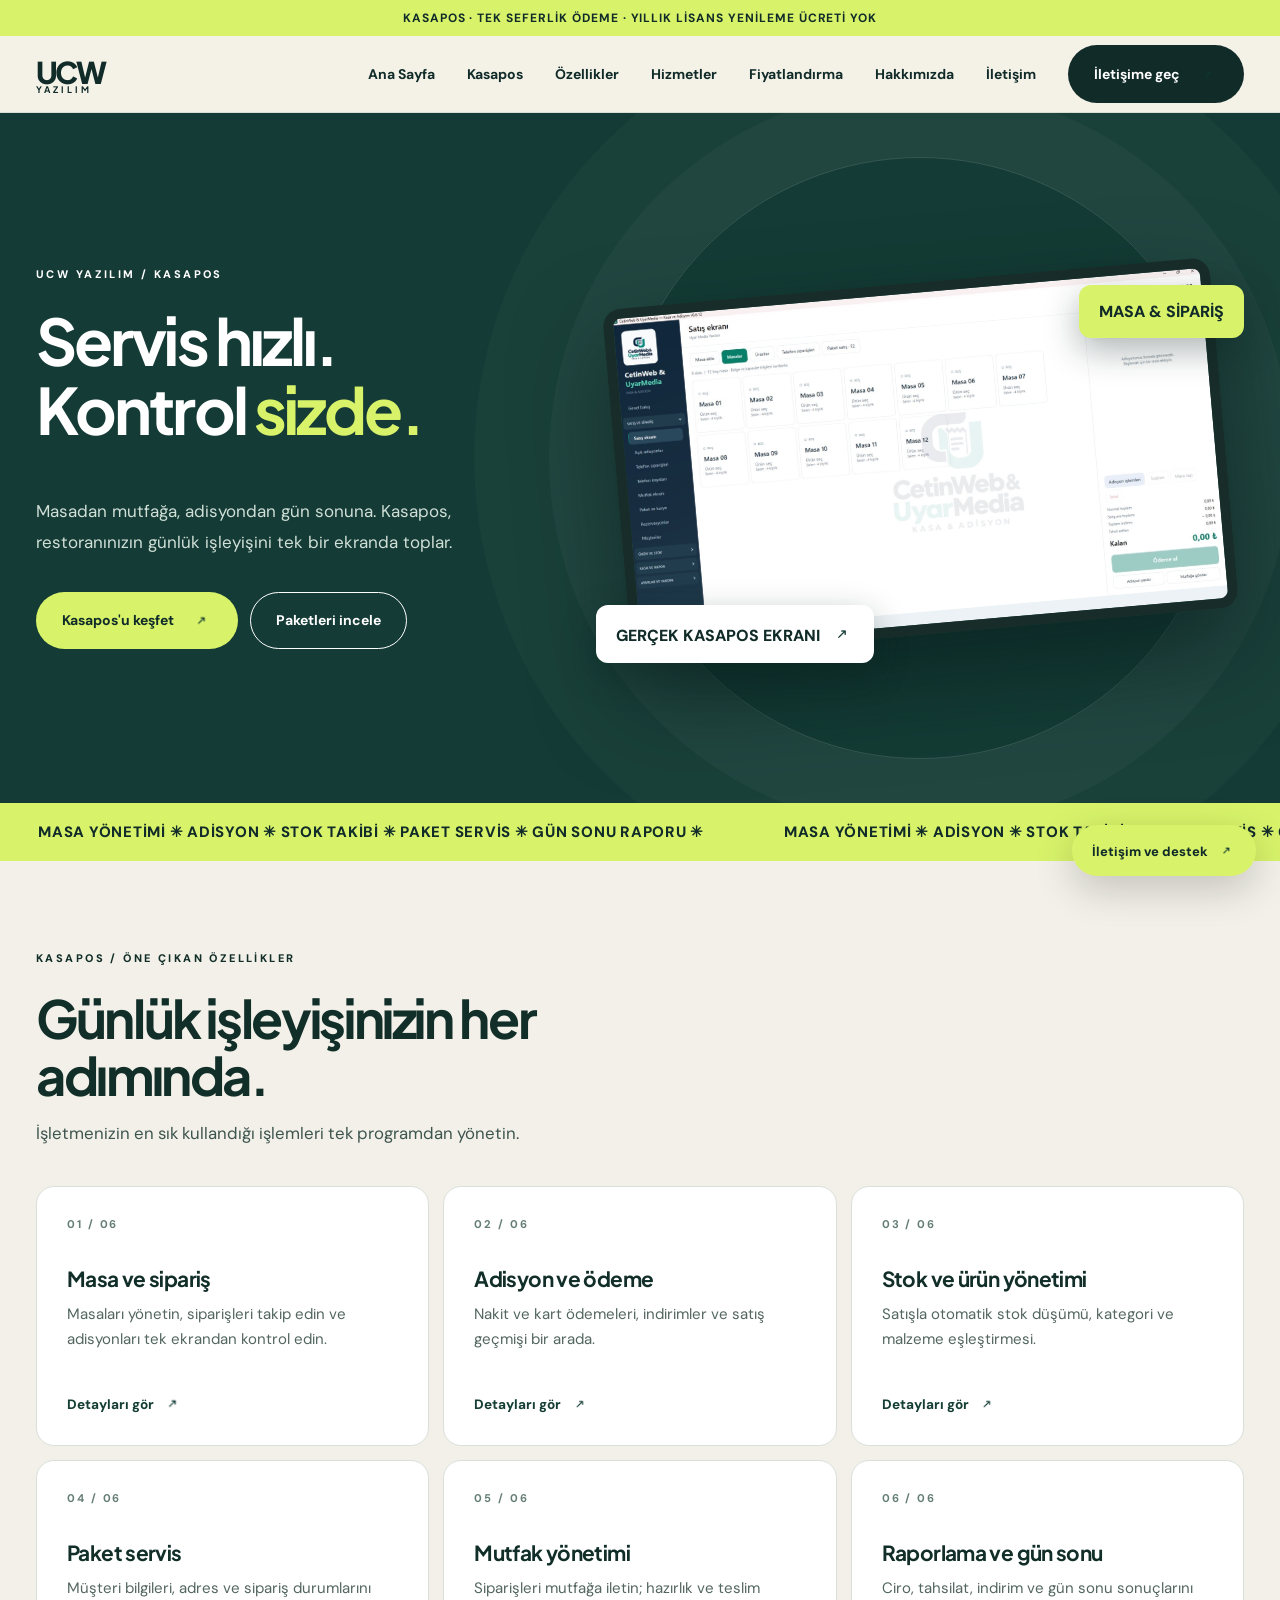
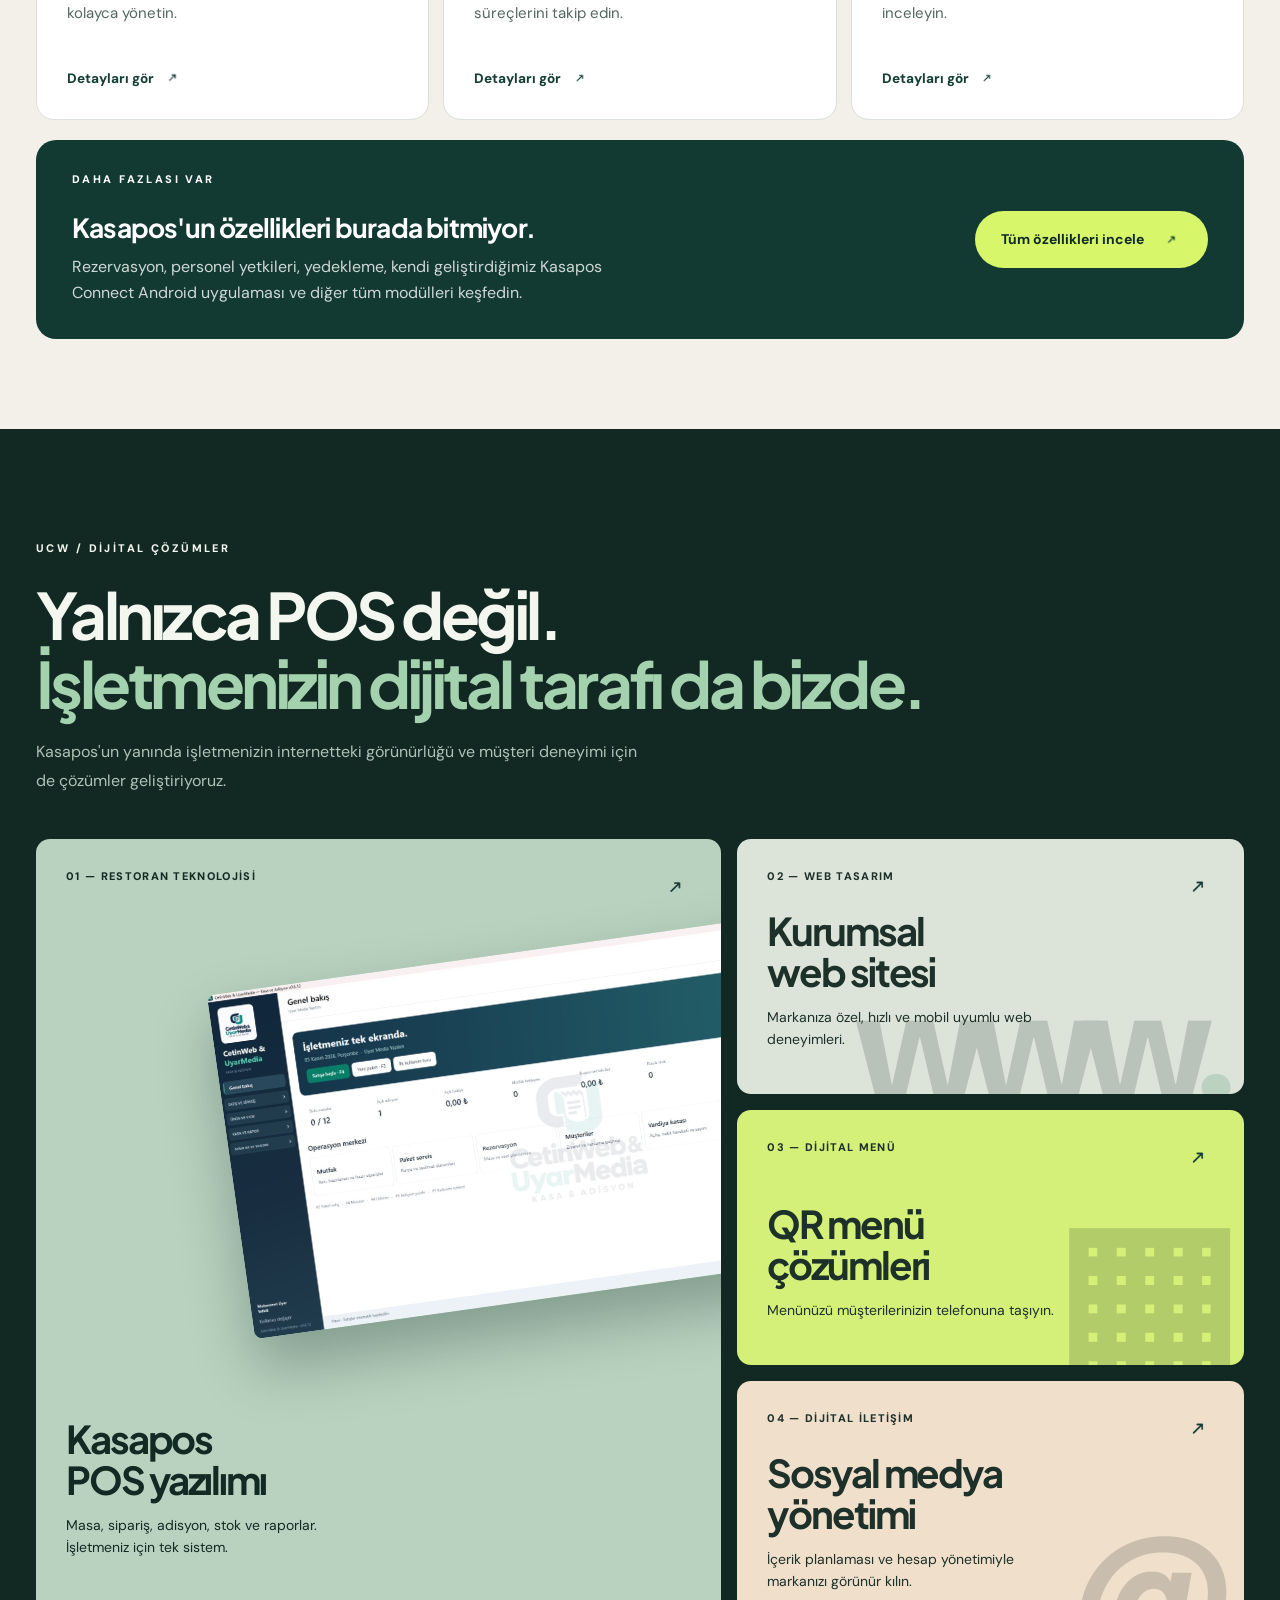
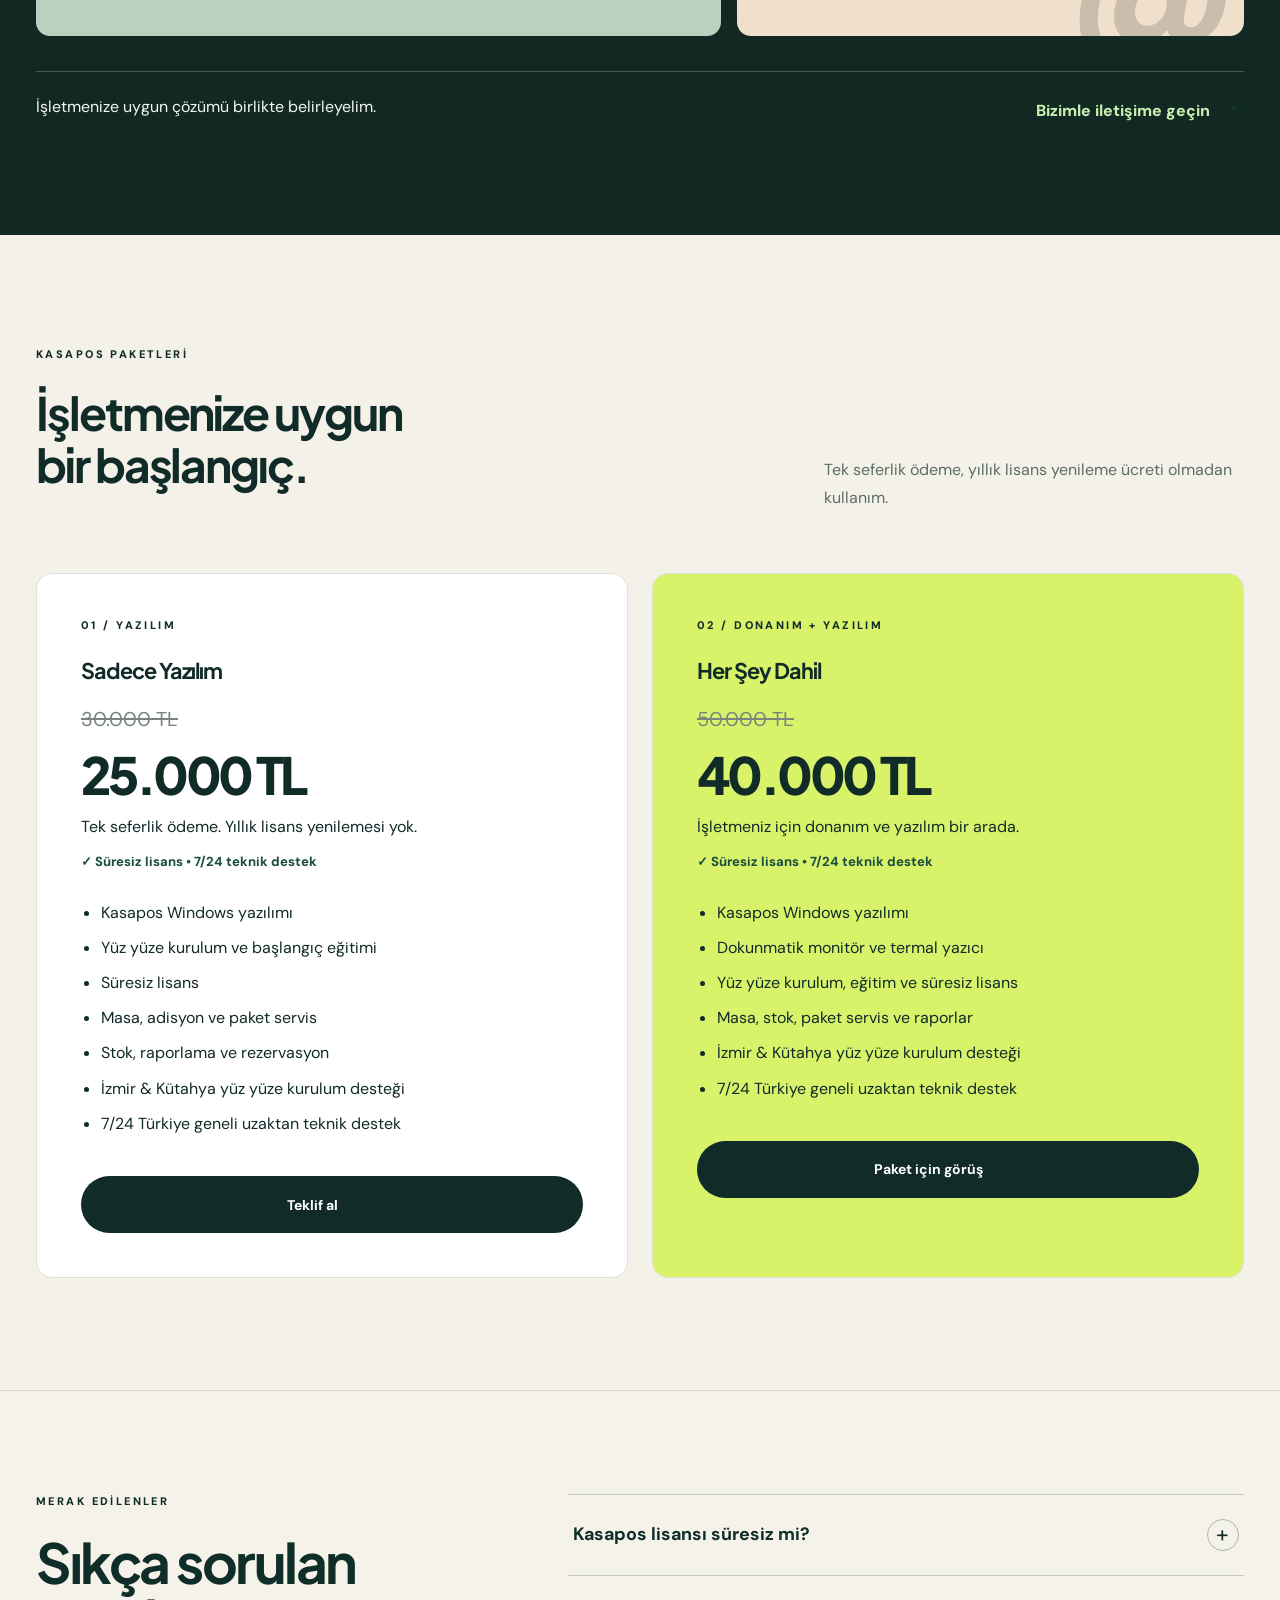
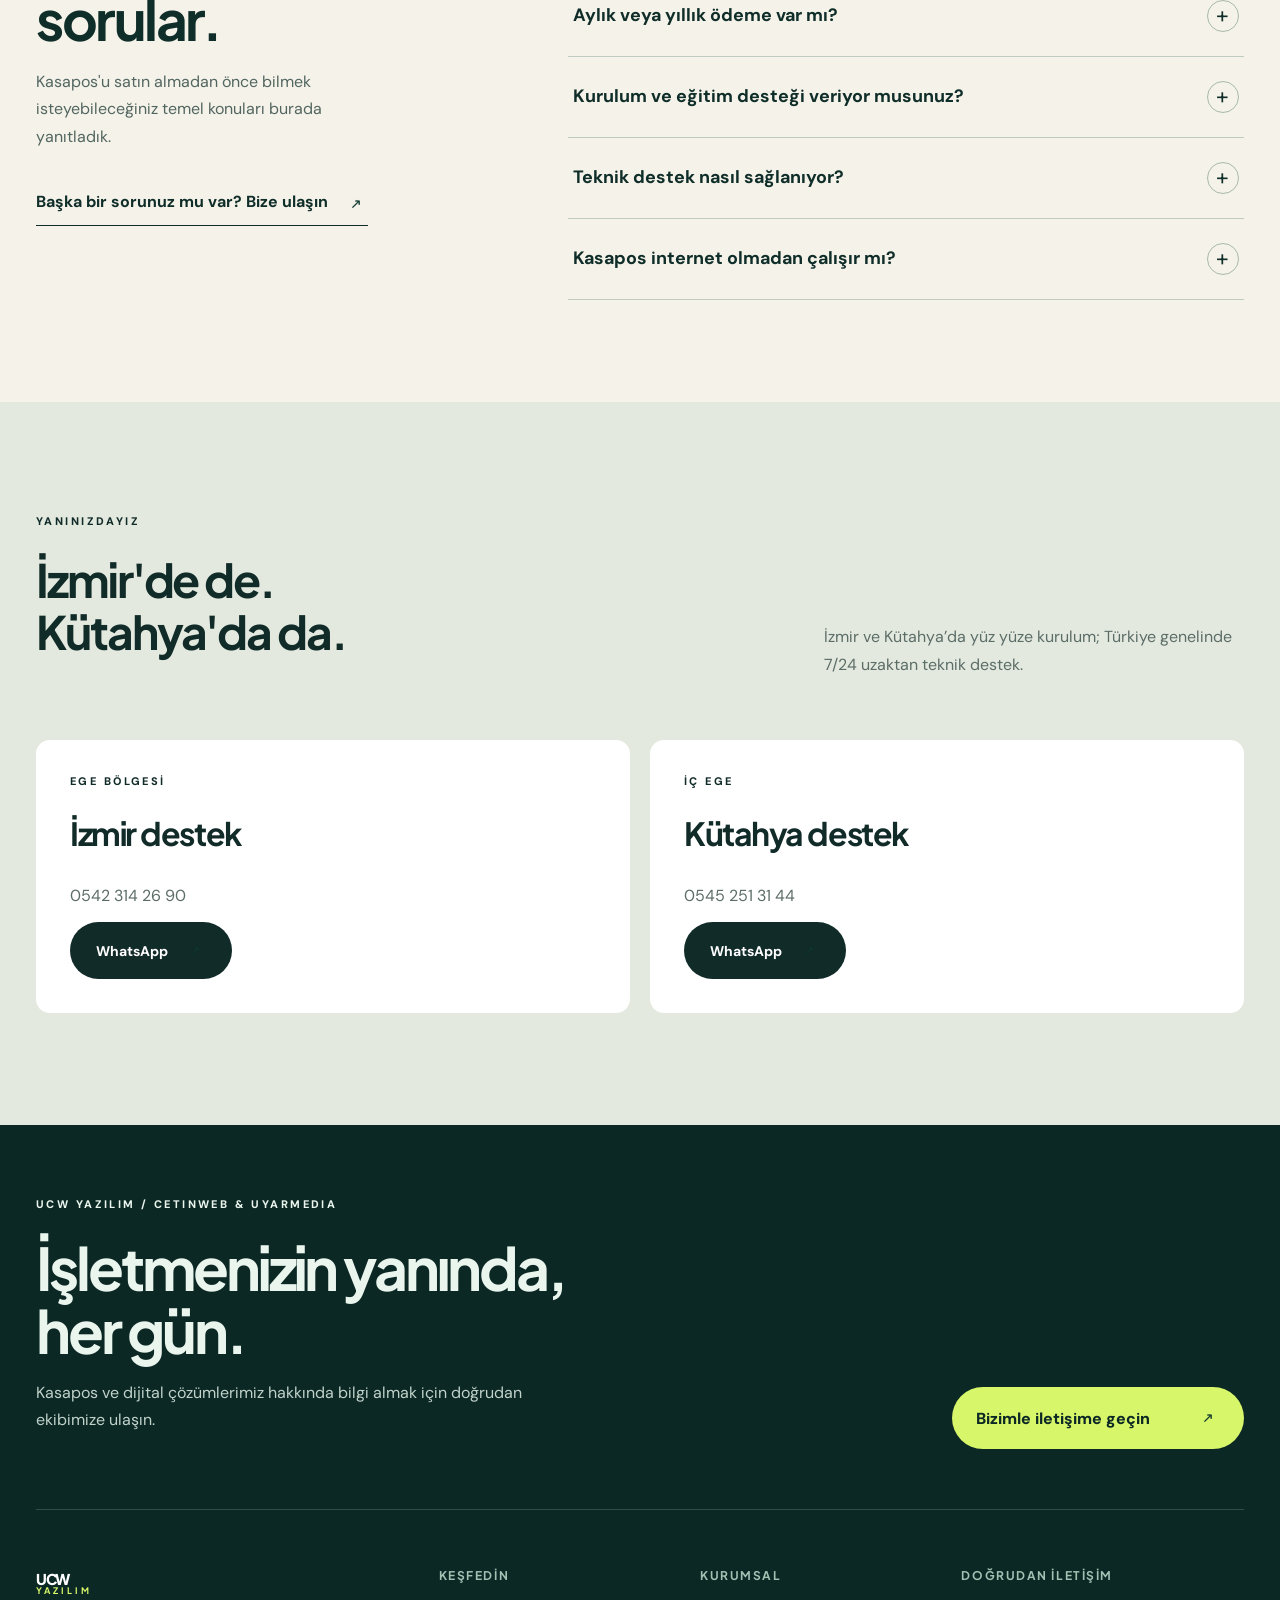
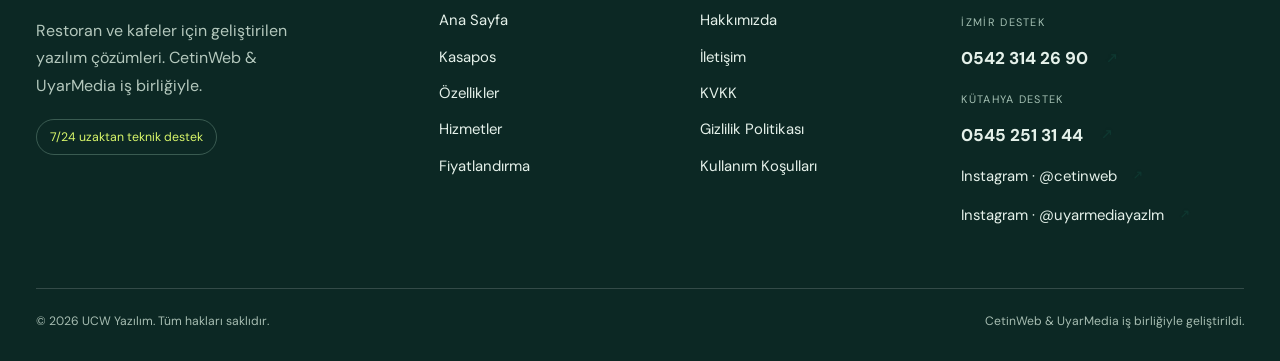
==== commit 87bc262f: "Add files via upload" ====
--- a/index.html
+++ b/index.html
@@ -1,3 +1,3 @@
 <!DOCTYPE html>
 
-<html lang="tr"><head><meta charset="utf-8"/><meta content="width=device-width,initial-scale=1" name="viewport"/><meta content="#143b35" name="theme-color"/><title>Kasapos Restoran Otomasyonu | UCW Yazılım</title><meta content="UCW Yazılım Kasapos restoran otomasyon programı, fiyatlar ve teknik destek." name="description"/><link href="style.css" rel="stylesheet"/><link href="/favicon.ico" rel="icon" type="image/x-icon"/><link href="/favicon.png" rel="icon" type="image/png"/><link href="/apple-touch-icon.png" rel="apple-touch-icon" type="image/png"/><link href="https://ucwyazilim.com.tr/" rel="canonical"/><meta content="website" property="og:type"/><meta content="tr_TR" property="og:locale"/><meta content="UCW Yazılım" property="og:site_name"/><meta content="Kasapos Restoran Otomasyonu | UCW Yazılım" property="og:title"/><meta content="UCW Yazılım Kasapos restoran otomasyon programı, fiyatlar ve teknik destek." property="og:description"/><meta content="https://ucwyazilim.com.tr/" property="og:url"/><meta content="https://ucwyazilim.com.tr/assets/satis-ekrani.jpg" property="og:image"/><meta content="summary_large_image" name="twitter:card"/><script type="application/ld+json">{"@context": "https://schema.org", "@type": "Organization", "name": "UCW Yazılım", "url": "https://ucwyazilim.com.tr/", "logo": "https://ucwyazilim.com.tr/favicon.png", "sameAs": ["https://www.instagram.com/cetinweb/", "https://www.instagram.com/uyarmediayazlm/"], "contactPoint": [{"@type": "ContactPoint", "telephone": "+90-542-314-26-90", "contactType": "customer support", "areaServed": "TR", "availableLanguage": "Turkish"}, {"@type": "ContactPoint", "telephone": "+90-545-251-31-44", "contactType": "customer support", "areaServed": "TR", "availableLanguage": "Turkish"}]}</script></head><body><div class="announcement">KASAPOS · TEK SEFERLİK ÖDEME · YILLIK LİSANS YENİLEME ÜCRETİ YOK</div><header class="nav"><div class="wrap nav-inner"><a class="brand" href="index.html">UCW<small>YAZILIM</small></a><nav class="links" id="main-nav"><a href="index.html">Ana Sayfa</a><a href="kasapos.html">Kasapos</a><a href="ozellikler.html">Özellikler</a><a href="urunler.html">Hizmetler</a><a href="fiyatlandirma.html">Fiyatlandırma</a><a href="hakkimizda.html">Hakkımızda</a><a href="iletisim.html">İletişim</a><a class="btn btn-dark" href="iletisim.html">İletişime geç ↗</a></nav><button aria-controls="main-nav" aria-expanded="false" aria-label="Menüyü aç" class="hamb"><span></span><span></span><span></span></button></div></header><main><section class="hero"><div class="wrap hero-grid"><div class="reveal"><span class="eyebrow">UCW YAZILIM / KASAPOS</span><h1>Servis hızlı.<br/>Kontrol <em>sizde.</em></h1><p>Masadan mutfağa, adisyondan gün sonuna. Kasapos, restoranınızın günlük işleyişini tek bir ekranda toplar.</p><div class="actions"><a class="btn btn-lime" href="kasapos.html">Kasapos'u keşfet ↗</a><a class="btn btn-outline" href="fiyatlandirma.html">Paketleri incele</a></div></div><div class="hero-visual"><img alt="Gerçek Kasapos satış ekranı" class="main-shot" src="assets/satis-ekrani.jpg"/><div class="floating-tag tag-a">MASA &amp; SİPARİŞ</div><div class="floating-tag tag-b">GERÇEK KASAPOS EKRANI ↗</div></div></div></section><div class="strip"><div class="ticker"><span>MASA YÖNETİMİ ✳ ADİSYON ✳ STOK TAKİBİ ✳ PAKET SERVİS ✳ GÜN SONU RAPORU ✳ </span><span>MASA YÖNETİMİ ✳ ADİSYON ✳ STOK TAKİBİ ✳ PAKET SERVİS ✳ GÜN SONU RAPORU ✳ </span><span>MASA YÖNETİMİ ✳ ADİSYON ✳ STOK TAKİBİ ✳ PAKET SERVİS ✳ GÜN SONU RAPORU ✳ </span><span>MASA YÖNETİMİ ✳ ADİSYON ✳ STOK TAKİBİ ✳ PAKET SERVİS ✳ GÜN SONU RAPORU ✳ </span></div></div><section class="section v10-modules" id="tum-ozellikler"><div class="wrap"><div class="v11-intro reveal"><span class="eyebrow">KASAPOS / ÖNE ÇIKAN ÖZELLİKLER</span><h2>Günlük işleyişinizin her adımında.</h2><p>İşletmenizin en sık kullandığı işlemleri tek programdan yönetin.</p></div><div class="v11-feature-grid"><article class="v11-feature reveal"><span class="v11-feature-num">01 / 06</span><h3>Masa ve sipariş</h3><p>Masaları yönetin, siparişleri takip edin ve adisyonları tek ekrandan kontrol edin.</p><a aria-label="Masa ve sipariş hakkında daha fazla bilgi" href="ozellikler.html">Detayları gör <span aria-hidden="true">↗</span></a></article><article class="v11-feature reveal"><span class="v11-feature-num">02 / 06</span><h3>Adisyon ve ödeme</h3><p>Nakit ve kart ödemeleri, indirimler ve satış geçmişi bir arada.</p><a aria-label="Adisyon ve ödeme hakkında daha fazla bilgi" href="ozellikler.html">Detayları gör <span aria-hidden="true">↗</span></a></article><article class="v11-feature reveal"><span class="v11-feature-num">03 / 06</span><h3>Stok ve ürün yönetimi</h3><p>Satışla otomatik stok düşümü, kategori ve malzeme eşleştirmesi.</p><a aria-label="Stok ve ürün yönetimi hakkında daha fazla bilgi" href="ozellikler.html">Detayları gör <span aria-hidden="true">↗</span></a></article><article class="v11-feature reveal"><span class="v11-feature-num">04 / 06</span><h3>Paket servis</h3><p>Müşteri bilgileri, adres ve sipariş durumlarını kolayca yönetin.</p><a aria-label="Paket servis hakkında daha fazla bilgi" href="ozellikler.html">Detayları gör <span aria-hidden="true">↗</span></a></article><article class="v11-feature reveal"><span class="v11-feature-num">05 / 06</span><h3>Mutfak yönetimi</h3><p>Siparişleri mutfağa iletin; hazırlık ve teslim süreçlerini takip edin.</p><a aria-label="Mutfak yönetimi hakkında daha fazla bilgi" href="ozellikler.html">Detayları gör <span aria-hidden="true">↗</span></a></article><article class="v11-feature reveal"><span class="v11-feature-num">06 / 06</span><h3>Raporlama ve gün sonu</h3><p>Ciro, tahsilat, indirim ve gün sonu sonuçlarını inceleyin.</p><a aria-label="Raporlama ve gün sonu hakkında daha fazla bilgi" href="ozellikler.html">Detayları gör <span aria-hidden="true">↗</span></a></article></div><div class="v11-more reveal"><div><span class="eyebrow">DAHA FAZLASI VAR</span><h3>Kasapos'un özellikleri burada bitmiyor.</h3><p>Rezervasyon, personel yetkileri, yedekleme, kendi geliştirdiğimiz Kasapos Connect Android uygulaması ve diğer tüm modülleri keşfedin.</p></div><a class="btn btn-dark" href="ozellikler.html">Tüm özellikleri incele <span aria-hidden="true">↗</span></a></div></div></section><section class="section services-editorial" id="hizmetler"><div class="wrap"><div class="services-heading reveal"><span class="eyebrow">UCW / DİJİTAL ÇÖZÜMLER</span><h2>Yalnızca POS değil.<br/><em>İşletmenizin dijital tarafı da bizde.</em></h2><p>Kasapos'un yanında işletmenizin internetteki görünürlüğü ve müşteri deneyimi için de çözümler geliştiriyoruz.</p></div><div class="service-editorial-grid"><a class="service-tile tile-primary reveal" href="kasapos.html"><span class="tile-top">01 — RESTORAN TEKNOLOJİSİ <b>↗</b></span><div class="tile-copy"><h3>Kasapos<br/>POS yazılımı</h3><p>Masa, sipariş, adisyon, stok ve raporlar. İşletmeniz için tek sistem.</p></div><img alt="Kasapos genel bakış" loading="lazy" src="assets/genel-bakis.jpg"/></a><a class="service-tile tile-web reveal" href="urunler.html"><span class="tile-top">02 — WEB TASARIM <b>↗</b></span><div class="tile-copy"><h3>Kurumsal<br/>web sitesi</h3><p>Markanıza özel, hızlı ve mobil uyumlu web deneyimleri.</p></div><span class="tile-art tile-art-web">www<span>.</span></span></a><a class="service-tile tile-qr reveal" href="urunler.html"><span class="tile-top">03 — DİJİTAL MENÜ <b>↗</b></span><div class="tile-copy"><h3>QR menü<br/>çözümleri</h3><p>Menünüzü müşterilerinizin telefonuna taşıyın.</p></div><span class="tile-art tile-art-qr">▦</span></a><a class="service-tile tile-social reveal" href="urunler.html"><span class="tile-top">04 — DİJİTAL İLETİŞİM <b>↗</b></span><div class="tile-copy"><h3>Sosyal medya<br/>yönetimi</h3><p>İçerik planlaması ve hesap yönetimiyle markanızı görünür kılın.</p></div><span class="tile-art tile-art-social">@</span></a></div><div class="services-bottom reveal"><span>İşletmenize uygun çözümü birlikte belirleyelim.</span><a href="iletisim.html">Bizimle iletişime geçin ↗</a></div></div></section><section class="section" id="fiyatlar"><div class="wrap"><div class="section-heading reveal"><div><span class="eyebrow">KASAPOS PAKETLERİ</span><h2>İşletmenize uygun<br/>bir başlangıç.</h2></div><p>Tek seferlik ödeme, yıllık lisans yenileme ücreti olmadan kullanım.</p></div><div class="prices"><article class="price reveal"><span class="eyebrow">01 / YAZILIM</span><h3>Sadece Yazılım</h3><div class="old">30.000 TL</div><div class="now">25.000 TL</div><p>Tek seferlik ödeme. Yıllık lisans yenilemesi yok.</p><div class="v11-support-tag">✓  Süresiz lisans  •  7/24 teknik destek</div><ul><li>Kasapos Windows yazılımı</li><li>Yüz yüze kurulum ve başlangıç eğitimi</li><li>Süresiz lisans</li><li>Masa, adisyon ve paket servis</li><li>Stok, raporlama ve rezervasyon</li><li>İzmir &amp; Kütahya yüz yüze kurulum desteği</li><li>7/24 Türkiye geneli uzaktan teknik destek</li></ul><a class="btn btn-dark" href="https://wa.me/905452513144?text=Kasapos%20yazilim%20paketi%20hakkinda%20bilgi%20almak%20istiyorum">Teklif al ↗</a></article><article class="price featured reveal"><span class="eyebrow">02 / DONANIM + YAZILIM</span><h3>Her Şey Dahil</h3><div class="old">50.000 TL</div><div class="now">40.000 TL</div><p>İşletmeniz için donanım ve yazılım bir arada.</p><div class="v11-support-tag">✓  Süresiz lisans  •  7/24 teknik destek</div><ul><li>Kasapos Windows yazılımı</li><li>Dokunmatik monitör ve termal yazıcı</li><li>Yüz yüze kurulum, eğitim ve süresiz lisans</li><li>Masa, stok, paket servis ve raporlar</li><li>İzmir &amp; Kütahya yüz yüze kurulum desteği</li><li>7/24 Türkiye geneli uzaktan teknik destek</li></ul><a class="btn btn-dark" href="https://wa.me/905452513144?text=Kasapos%20her%20sey%20dahil%20paket%20hakkinda%20bilgi%20almak%20istiyorum">Paket için görüş ↗</a></article></div></div></section><section class="section faq-section" id="sikca-sorulan-sorular"><div class="wrap faq-layout"><div class="faq-intro reveal"><span class="eyebrow">MERAK EDİLENLER</span><h2>Sıkça sorulan<br/>sorular.</h2><p>Kasapos'u satın almadan önce bilmek isteyebileceğiniz temel konuları burada yanıtladık.</p><a class="faq-contact" href="iletisim.html">Başka bir sorunuz mu var? Bize ulaşın <span aria-hidden="true">↗</span></a></div><div class="faq-items reveal"><details class="faq-item"><summary>Kasapos lisansı süresiz mi?<span aria-hidden="true" class="faq-toggle"></span></summary><div class="faq-answer">Evet. Kasapos, satın aldığınız bilgisayar için süresiz lisansla sunulur. Lisansınız için her yıl yenileme ücreti ödemezsiniz.</div></details><details class="faq-item"><summary>Aylık veya yıllık ödeme var mı?<span aria-hidden="true" class="faq-toggle"></span></summary><div class="faq-answer">Hayır. Kasapos paketlerinde yazılım lisansı için aylık abonelik veya yıllık lisans yenileme ücreti bulunmaz. Paket bedelini bir kez ödersiniz.</div></details><details class="faq-item"><summary>Kurulum ve eğitim desteği veriyor musunuz?<span aria-hidden="true" class="faq-toggle"></span></summary><div class="faq-answer">Evet. Her iki pakette de başlangıç eğitimi ve yüz yüze kurulum desteği bulunur. İzmir ve Kütahya'daki kurulumlar için ekibimizle iletişime geçebilirsiniz.</div></details><details class="faq-item"><summary>Teknik destek nasıl sağlanıyor?<span aria-hidden="true" class="faq-toggle"></span></summary><div class="faq-answer">İzmir ve Kütahya destek hatlarımız üzerinden bize ulaşabilirsiniz. Türkiye genelinde 7/24 uzaktan teknik destek sunuyoruz.</div></details><details class="faq-item"><summary>Kasapos internet olmadan çalışır mı?<span aria-hidden="true" class="faq-toggle"></span></summary><div class="faq-answer">Evet. Kasapos yerel veritabanıyla çalışır; masa, sipariş, adisyon, satış ve stok işlemleri için Wi-Fi veya internet bağlantısı gerekmez. Yalnızca kendi geliştirdiğimiz Kasapos Connect Android uygulamasını kasa programına bağlarken telefon ile bilgisayarın aynı Wi-Fi ağına bağlı olması gerekir. Uzaktan teknik destek için ayrıca internet bağlantısı gerekebilir.</div></details></div></div></section><section class="section support"><div class="wrap"><div class="section-heading reveal"><div><span class="eyebrow">YANINIZDAYIZ</span><h2>İzmir'de de.<br/>Kütahya'da da.</h2></div><p>İzmir ve Kütahya’da yüz yüze kurulum; Türkiye genelinde 7/24 uzaktan teknik destek.</p></div><div class="support-grid"><div class="support-card reveal"><span class="eyebrow">EGE BÖLGESİ</span><h3>İzmir destek</h3><p>0542 314 26 90</p><a class="btn btn-dark" href="https://wa.me/905423142690">WhatsApp ↗</a></div><div class="support-card reveal"><span class="eyebrow">İÇ EGE</span><h3>Kütahya destek</h3><p>0545 251 31 44</p><a class="btn btn-dark" href="https://wa.me/905452513144">WhatsApp ↗</a></div></div></div></section></main><footer class="footer v11-footer"><div class="wrap"><div class="v11-footer-top"><div><span class="eyebrow">UCW YAZILIM / CETINWEB &amp; UYARMEDIA</span><h2>İşletmenizin yanında,<br/>her gün.</h2><p>Kasapos ve dijital çözümlerimiz hakkında bilgi almak için doğrudan ekibimize ulaşın.</p></div><a class="v11-footer-cta" href="iletisim.html">Bizimle iletişime geçin <span>↗</span></a></div><div class="v11-footer-grid"><div class="v11-footer-brand"><a class="brand" href="index.html">UCW<small>YAZILIM</small></a><p>Restoran ve kafeler için geliştirilen yazılım çözümleri. CetinWeb &amp; UyarMedia iş birliğiyle.</p><span class="v11-footer-pill">7/24 uzaktan teknik destek</span></div><div><h3>Keşfedin</h3><a href="index.html">Ana Sayfa</a><a href="kasapos.html">Kasapos</a><a href="ozellikler.html">Özellikler</a><a href="urunler.html">Hizmetler</a><a href="fiyatlandirma.html">Fiyatlandırma</a></div><div><h3>Kurumsal</h3><a href="hakkimizda.html">Hakkımızda</a><a href="iletisim.html">İletişim</a><a href="kvkk.html">KVKK</a><a href="gizlilik.html">Gizlilik Politikası</a><a href="kullanim.html">Kullanım Koşulları</a></div><div><h3>Doğrudan iletişim</h3><span class="v11-contact-label">İZMİR DESTEK</span><a class="v11-phone" href="tel:+905423142690">0542 314 26 90 ↗</a><span class="v11-contact-label">KÜTAHYA DESTEK</span><a class="v11-phone" href="tel:+905452513144">0545 251 31 44 ↗</a><a href="https://instagram.com/cetinweb" rel="noopener" target="_blank">Instagram · @cetinweb ↗</a><a href="https://instagram.com/uyarmediayazlm" rel="noopener" target="_blank">Instagram · @uyarmediayazlm ↗</a></div></div><div class="v11-footer-bottom"><span>© 2026 UCW Yazılım. Tüm hakları saklıdır.</span><span>CetinWeb &amp; UyarMedia iş birliğiyle geliştirildi.</span></div></div></footer><a aria-label="İletişim ve sosyal medya hesaplarımız" class="wa-float" href="iletisim.html">İletişim ve destek ↗</a><script src="script.js"></script></body></html>+<html lang="tr"><head><meta charset="utf-8"/><meta content="width=device-width,initial-scale=1" name="viewport"/><meta content="#143b35" name="theme-color"/><title>Kasapos Restoran Otomasyonu | UCW Yazılım</title><meta content="UCW Yazılım Kasapos restoran otomasyon programı, fiyatlar ve teknik destek." name="description"/><link href="style.css" rel="stylesheet"/><link href="/favicon.ico" rel="icon" type="image/x-icon"/><link href="/favicon.png" rel="icon" type="image/png"/><link href="/apple-touch-icon.png" rel="apple-touch-icon" type="image/png"/><link href="https://ucwyazilim.com.tr/" rel="canonical"/><meta content="website" property="og:type"/><meta content="tr_TR" property="og:locale"/><meta content="UCW Yazılım" property="og:site_name"/><meta content="Kasapos Restoran Otomasyonu | UCW Yazılım" property="og:title"/><meta content="UCW Yazılım Kasapos restoran otomasyon programı, fiyatlar ve teknik destek." property="og:description"/><meta content="https://ucwyazilim.com.tr/" property="og:url"/><meta content="https://ucwyazilim.com.tr/assets/satis-ekrani.jpg" property="og:image"/><meta content="summary_large_image" name="twitter:card"/><script type="application/ld+json">{"@context": "https://schema.org", "@type": "Organization", "name": "UCW Yazılım", "url": "https://ucwyazilim.com.tr/", "logo": "https://ucwyazilim.com.tr/favicon.png", "sameAs": ["https://www.instagram.com/cetinweb/", "https://www.instagram.com/uyarmediayazlm/"], "contactPoint": [{"@type": "ContactPoint", "telephone": "+90-542-314-26-90", "contactType": "customer support", "areaServed": "TR", "availableLanguage": "Turkish"}, {"@type": "ContactPoint", "telephone": "+90-545-251-31-44", "contactType": "customer support", "areaServed": "TR", "availableLanguage": "Turkish"}]}</script></head><body><div class="announcement">KASAPOS · TEK SEFERLİK ÖDEME · YILLIK LİSANS YENİLEME ÜCRETİ YOK</div><header class="nav"><div class="wrap nav-inner"><a class="brand" href="index.html">UCW<small>YAZILIM</small></a><nav class="links" id="main-nav"><a href="index.html">Ana Sayfa</a><a href="kasapos.html">Kasapos</a><a href="ozellikler.html">Özellikler</a><a href="urunler.html">Hizmetler</a><a href="fiyatlandirma.html">Fiyatlandırma</a><a href="hakkimizda.html">Hakkımızda</a><a href="iletisim.html">İletişim</a><a class="btn btn-dark" href="iletisim.html">İletişime geç <span aria-hidden="true" class="ucw-arrow"></span></a></nav><button aria-controls="main-nav" aria-expanded="false" aria-label="Menüyü aç" class="hamb"><span></span><span></span><span></span></button></div></header><main><section class="hero"><div class="wrap hero-grid"><div class="reveal"><span class="eyebrow">UCW YAZILIM / KASAPOS</span><h1>Servis hızlı.<br/>Kontrol <em>sizde.</em></h1><p>Masadan mutfağa, adisyondan gün sonuna. Kasapos, restoranınızın günlük işleyişini tek bir ekranda toplar.</p><div class="actions"><a class="btn btn-lime" href="kasapos.html">Kasapos'u keşfet <span aria-hidden="true" class="ucw-arrow"></span></a><a class="btn btn-outline" href="fiyatlandirma.html">Paketleri incele</a></div></div><div class="hero-visual"><img alt="Gerçek Kasapos satış ekranı" class="main-shot" src="assets/satis-ekrani.jpg"/><div class="floating-tag tag-a">MASA &amp; SİPARİŞ</div><div class="floating-tag tag-b">GERÇEK KASAPOS EKRANI <span aria-hidden="true" class="ucw-arrow"></span></div></div></div></section><div class="strip"><div class="ticker"><span>MASA YÖNETİMİ ✳ ADİSYON ✳ STOK TAKİBİ ✳ PAKET SERVİS ✳ GÜN SONU RAPORU ✳ </span><span>MASA YÖNETİMİ ✳ ADİSYON ✳ STOK TAKİBİ ✳ PAKET SERVİS ✳ GÜN SONU RAPORU ✳ </span><span>MASA YÖNETİMİ ✳ ADİSYON ✳ STOK TAKİBİ ✳ PAKET SERVİS ✳ GÜN SONU RAPORU ✳ </span><span>MASA YÖNETİMİ ✳ ADİSYON ✳ STOK TAKİBİ ✳ PAKET SERVİS ✳ GÜN SONU RAPORU ✳ </span></div></div><section class="section v10-modules" id="tum-ozellikler"><div class="wrap"><div class="v11-intro reveal"><span class="eyebrow">KASAPOS / ÖNE ÇIKAN ÖZELLİKLER</span><h2>Günlük işleyişinizin her adımında.</h2><p>İşletmenizin en sık kullandığı işlemleri tek programdan yönetin.</p></div><div class="v11-feature-grid"><article class="v11-feature reveal"><span class="v11-feature-num">01 / 06</span><h3>Masa ve sipariş</h3><p>Masaları yönetin, siparişleri takip edin ve adisyonları tek ekrandan kontrol edin.</p><a aria-label="Masa ve sipariş hakkında daha fazla bilgi" href="ozellikler.html">Detayları gör <span aria-hidden="true"><span aria-hidden="true" class="ucw-arrow"></span></span></a></article><article class="v11-feature reveal"><span class="v11-feature-num">02 / 06</span><h3>Adisyon ve ödeme</h3><p>Nakit ve kart ödemeleri, indirimler ve satış geçmişi bir arada.</p><a aria-label="Adisyon ve ödeme hakkında daha fazla bilgi" href="ozellikler.html">Detayları gör <span aria-hidden="true"><span aria-hidden="true" class="ucw-arrow"></span></span></a></article><article class="v11-feature reveal"><span class="v11-feature-num">03 / 06</span><h3>Stok ve ürün yönetimi</h3><p>Satışla otomatik stok düşümü, kategori ve malzeme eşleştirmesi.</p><a aria-label="Stok ve ürün yönetimi hakkında daha fazla bilgi" href="ozellikler.html">Detayları gör <span aria-hidden="true"><span aria-hidden="true" class="ucw-arrow"></span></span></a></article><article class="v11-feature reveal"><span class="v11-feature-num">04 / 06</span><h3>Paket servis</h3><p>Müşteri bilgileri, adres ve sipariş durumlarını kolayca yönetin.</p><a aria-label="Paket servis hakkında daha fazla bilgi" href="ozellikler.html">Detayları gör <span aria-hidden="true"><span aria-hidden="true" class="ucw-arrow"></span></span></a></article><article class="v11-feature reveal"><span class="v11-feature-num">05 / 06</span><h3>Mutfak yönetimi</h3><p>Siparişleri mutfağa iletin; hazırlık ve teslim süreçlerini takip edin.</p><a aria-label="Mutfak yönetimi hakkında daha fazla bilgi" href="ozellikler.html">Detayları gör <span aria-hidden="true"><span aria-hidden="true" class="ucw-arrow"></span></span></a></article><article class="v11-feature reveal"><span class="v11-feature-num">06 / 06</span><h3>Raporlama ve gün sonu</h3><p>Ciro, tahsilat, indirim ve gün sonu sonuçlarını inceleyin.</p><a aria-label="Raporlama ve gün sonu hakkında daha fazla bilgi" href="ozellikler.html">Detayları gör <span aria-hidden="true"><span aria-hidden="true" class="ucw-arrow"></span></span></a></article></div><div class="v11-more reveal"><div><span class="eyebrow">DAHA FAZLASI VAR</span><h3>Kasapos'un özellikleri burada bitmiyor.</h3><p>Rezervasyon, personel yetkileri, yedekleme, kendi geliştirdiğimiz Kasapos Connect Android uygulaması ve diğer tüm modülleri keşfedin.</p></div><a class="btn btn-dark" href="ozellikler.html">Tüm özellikleri incele <span aria-hidden="true"><span aria-hidden="true" class="ucw-arrow"></span></span></a></div></div></section><section class="section services-editorial" id="hizmetler"><div class="wrap"><div class="services-heading reveal"><span class="eyebrow">UCW / DİJİTAL ÇÖZÜMLER</span><h2>Yalnızca POS değil.<br/><em>İşletmenizin dijital tarafı da bizde.</em></h2><p>Kasapos'un yanında işletmenizin internetteki görünürlüğü ve müşteri deneyimi için de çözümler geliştiriyoruz.</p></div><div class="service-editorial-grid"><a class="service-tile tile-primary reveal" href="kasapos.html"><span class="tile-top">01 — RESTORAN TEKNOLOJİSİ <b><span aria-hidden="true" class="ucw-arrow"></span></b></span><div class="tile-copy"><h3>Kasapos<br/>POS yazılımı</h3><p>Masa, sipariş, adisyon, stok ve raporlar. İşletmeniz için tek sistem.</p></div><img alt="Kasapos genel bakış" loading="lazy" src="assets/genel-bakis.jpg"/></a><a class="service-tile tile-web reveal" href="urunler.html"><span class="tile-top">02 — WEB TASARIM <b><span aria-hidden="true" class="ucw-arrow"></span></b></span><div class="tile-copy"><h3>Kurumsal<br/>web sitesi</h3><p>Markanıza özel, hızlı ve mobil uyumlu web deneyimleri.</p></div><span class="tile-art tile-art-web">www<span>.</span></span></a><a class="service-tile tile-qr reveal" href="urunler.html"><span class="tile-top">03 — DİJİTAL MENÜ <b><span aria-hidden="true" class="ucw-arrow"></span></b></span><div class="tile-copy"><h3>QR menü<br/>çözümleri</h3><p>Menünüzü müşterilerinizin telefonuna taşıyın.</p></div><span class="tile-art tile-art-qr">▦</span></a><a class="service-tile tile-social reveal" href="urunler.html"><span class="tile-top">04 — DİJİTAL İLETİŞİM <b><span aria-hidden="true" class="ucw-arrow"></span></b></span><div class="tile-copy"><h3>Sosyal medya<br/>yönetimi</h3><p>İçerik planlaması ve hesap yönetimiyle markanızı görünür kılın.</p></div><span class="tile-art tile-art-social">@</span></a></div><div class="services-bottom reveal"><span>İşletmenize uygun çözümü birlikte belirleyelim.</span><a href="iletisim.html">Bizimle iletişime geçin <span aria-hidden="true" class="ucw-arrow"></span></a></div></div></section><section class="section" id="fiyatlar"><div class="wrap"><div class="section-heading reveal"><div><span class="eyebrow">KASAPOS PAKETLERİ</span><h2>İşletmenize uygun<br/>bir başlangıç.</h2></div><p>Tek seferlik ödeme, yıllık lisans yenileme ücreti olmadan kullanım.</p></div><div class="prices"><article class="price reveal"><span class="eyebrow">01 / YAZILIM</span><h3>Sadece Yazılım</h3><div class="old">30.000 TL</div><div class="now">25.000 TL</div><p>Tek seferlik ödeme. Yıllık lisans yenilemesi yok.</p><div class="v11-support-tag">✓  Süresiz lisans  •  7/24 teknik destek</div><ul><li>Kasapos Windows yazılımı</li><li>Yüz yüze kurulum ve başlangıç eğitimi</li><li>Süresiz lisans</li><li>Masa, adisyon ve paket servis</li><li>Stok, raporlama ve rezervasyon</li><li>İzmir &amp; Kütahya yüz yüze kurulum desteği</li><li>7/24 Türkiye geneli uzaktan teknik destek</li></ul><a class="btn btn-dark" href="https://wa.me/905452513144?text=Kasapos%20yazilim%20paketi%20hakkinda%20bilgi%20almak%20istiyorum">Teklif al <span aria-hidden="true" class="ucw-arrow"></span></a></article><article class="price featured reveal"><span class="eyebrow">02 / DONANIM + YAZILIM</span><h3>Her Şey Dahil</h3><div class="old">50.000 TL</div><div class="now">40.000 TL</div><p>İşletmeniz için donanım ve yazılım bir arada.</p><div class="v11-support-tag">✓  Süresiz lisans  •  7/24 teknik destek</div><ul><li>Kasapos Windows yazılımı</li><li>Dokunmatik monitör ve termal yazıcı</li><li>Yüz yüze kurulum, eğitim ve süresiz lisans</li><li>Masa, stok, paket servis ve raporlar</li><li>İzmir &amp; Kütahya yüz yüze kurulum desteği</li><li>7/24 Türkiye geneli uzaktan teknik destek</li></ul><a class="btn btn-dark" href="https://wa.me/905452513144?text=Kasapos%20her%20sey%20dahil%20paket%20hakkinda%20bilgi%20almak%20istiyorum">Paket için görüş <span aria-hidden="true" class="ucw-arrow"></span></a></article></div></div></section><section class="section faq-section" id="sikca-sorulan-sorular"><div class="wrap faq-layout"><div class="faq-intro reveal"><span class="eyebrow">MERAK EDİLENLER</span><h2>Sıkça sorulan<br/>sorular.</h2><p>Kasapos'u satın almadan önce bilmek isteyebileceğiniz temel konuları burada yanıtladık.</p><a class="faq-contact" href="iletisim.html">Başka bir sorunuz mu var? Bize ulaşın <span aria-hidden="true"><span aria-hidden="true" class="ucw-arrow"></span></span></a></div><div class="faq-items reveal"><details class="faq-item"><summary>Kasapos lisansı süresiz mi?<span aria-hidden="true" class="faq-toggle"></span></summary><div class="faq-answer">Evet. Kasapos, satın aldığınız bilgisayar için süresiz lisansla sunulur. Lisansınız için her yıl yenileme ücreti ödemezsiniz.</div></details><details class="faq-item"><summary>Aylık veya yıllık ödeme var mı?<span aria-hidden="true" class="faq-toggle"></span></summary><div class="faq-answer">Hayır. Kasapos paketlerinde yazılım lisansı için aylık abonelik veya yıllık lisans yenileme ücreti bulunmaz. Paket bedelini bir kez ödersiniz.</div></details><details class="faq-item"><summary>Kurulum ve eğitim desteği veriyor musunuz?<span aria-hidden="true" class="faq-toggle"></span></summary><div class="faq-answer">Evet. Her iki pakette de başlangıç eğitimi ve yüz yüze kurulum desteği bulunur. İzmir ve Kütahya'daki kurulumlar için ekibimizle iletişime geçebilirsiniz.</div></details><details class="faq-item"><summary>Teknik destek nasıl sağlanıyor?<span aria-hidden="true" class="faq-toggle"></span></summary><div class="faq-answer">İzmir ve Kütahya destek hatlarımız üzerinden bize ulaşabilirsiniz. Türkiye genelinde 7/24 uzaktan teknik destek sunuyoruz.</div></details><details class="faq-item"><summary>Kasapos internet olmadan çalışır mı?<span aria-hidden="true" class="faq-toggle"></span></summary><div class="faq-answer">Evet. Kasapos yerel veritabanıyla çalışır; masa, sipariş, adisyon, satış ve stok işlemleri için Wi-Fi veya internet bağlantısı gerekmez. Yalnızca kendi geliştirdiğimiz Kasapos Connect Android uygulamasını kasa programına bağlarken telefon ile bilgisayarın aynı Wi-Fi ağına bağlı olması gerekir. Uzaktan teknik destek için ayrıca internet bağlantısı gerekebilir.</div></details></div></div></section><section class="section support"><div class="wrap"><div class="section-heading reveal"><div><span class="eyebrow">YANINIZDAYIZ</span><h2>İzmir'de de.<br/>Kütahya'da da.</h2></div><p>İzmir ve Kütahya’da yüz yüze kurulum; Türkiye genelinde 7/24 uzaktan teknik destek.</p></div><div class="support-grid"><div class="support-card reveal"><span class="eyebrow">EGE BÖLGESİ</span><h3>İzmir destek</h3><p>0542 314 26 90</p><a class="btn btn-dark" href="https://wa.me/905423142690">WhatsApp <span aria-hidden="true" class="ucw-arrow"></span></a></div><div class="support-card reveal"><span class="eyebrow">İÇ EGE</span><h3>Kütahya destek</h3><p>0545 251 31 44</p><a class="btn btn-dark" href="https://wa.me/905452513144">WhatsApp <span aria-hidden="true" class="ucw-arrow"></span></a></div></div></div></section></main><footer class="footer v11-footer"><div class="wrap"><div class="v11-footer-top"><div><span class="eyebrow">UCW YAZILIM / CETINWEB &amp; UYARMEDIA</span><h2>İşletmenizin yanında,<br/>her gün.</h2><p>Kasapos ve dijital çözümlerimiz hakkında bilgi almak için doğrudan ekibimize ulaşın.</p></div><a class="v11-footer-cta" href="iletisim.html">Bizimle iletişime geçin <span><span aria-hidden="true" class="ucw-arrow"></span></span></a></div><div class="v11-footer-grid"><div class="v11-footer-brand"><a class="brand" href="index.html">UCW<small>YAZILIM</small></a><p>Restoran ve kafeler için geliştirilen yazılım çözümleri. CetinWeb &amp; UyarMedia iş birliğiyle.</p><span class="v11-footer-pill">7/24 uzaktan teknik destek</span></div><div><h3>Keşfedin</h3><a href="index.html">Ana Sayfa</a><a href="kasapos.html">Kasapos</a><a href="ozellikler.html">Özellikler</a><a href="urunler.html">Hizmetler</a><a href="fiyatlandirma.html">Fiyatlandırma</a></div><div><h3>Kurumsal</h3><a href="hakkimizda.html">Hakkımızda</a><a href="iletisim.html">İletişim</a><a href="kvkk.html">KVKK</a><a href="gizlilik.html">Gizlilik Politikası</a><a href="kullanim.html">Kullanım Koşulları</a></div><div><h3>Doğrudan iletişim</h3><span class="v11-contact-label">İZMİR DESTEK</span><a class="v11-phone" href="tel:+905423142690">0542 314 26 90 <span aria-hidden="true" class="ucw-arrow"></span></a><span class="v11-contact-label">KÜTAHYA DESTEK</span><a class="v11-phone" href="tel:+905452513144">0545 251 31 44 <span aria-hidden="true" class="ucw-arrow"></span></a><a href="https://instagram.com/cetinweb" rel="noopener" target="_blank">Instagram · @cetinweb <span aria-hidden="true" class="ucw-arrow"></span></a><a href="https://instagram.com/uyarmediayazlm" rel="noopener" target="_blank">Instagram · @uyarmediayazlm <span aria-hidden="true" class="ucw-arrow"></span></a></div></div><div class="v11-footer-bottom"><span>© 2026 UCW Yazılım. Tüm hakları saklıdır.</span><span>CetinWeb &amp; UyarMedia iş birliğiyle geliştirildi.</span></div></div></footer><a aria-label="İletişim ve sosyal medya hesaplarımız" class="wa-float" href="iletisim.html">İletişim ve destek <span aria-hidden="true" class="ucw-arrow"></span></a><script src="script.js"></script></body></html>
--- a/style.css
+++ b/style.css
@@ -61,3 +61,15 @@
 .contact-social .social-grid{gap:16px}
 .wa-float{white-space:nowrap}
 @media(max-width:760px){.contact-social{padding:42px 0 64px!important}.contact-social .services-heading{margin-bottom:22px}.contact-social .services-heading h2{font-size:clamp(2rem,8vw,3.1rem)}.contact-social .social-grid{gap:12px}.contact-social .whatsapp-grid{margin-top:12px}.wa-float{right:14px;bottom:14px;padding:12px 16px;font-size:12px;max-width:calc(100vw - 28px)}.page-hero{padding:62px 0}.page-hero h1{font-size:clamp(2.3rem,9vw,3.7rem);overflow-wrap:break-word}.social-tile{min-width:0}}
+
+/* V17: consistent custom diagonal arrow icon across all pages */
+.ucw-arrow{display:inline-block;width:1.65em;height:1.65em;vertical-align:-.42em;margin-left:.24em;background:url("assets/arrow-up-right.png") center/contain no-repeat;flex-shrink:0}
+/* Keep mobile navigation accessible throughout scrolling. */
+@media(max-width:850px){
+ body{padding-top:76px}
+ .nav{position:fixed!important;top:0!important;left:0;right:0;width:100%;z-index:1000!important}
+ .nav-inner{height:76px}
+ .links{position:absolute;top:100%;max-height:calc(100dvh - 76px);overflow-y:auto;overscroll-behavior:contain}
+ .hamb{position:relative;z-index:1001;cursor:pointer}
+ html{scroll-padding-top:86px}
+}
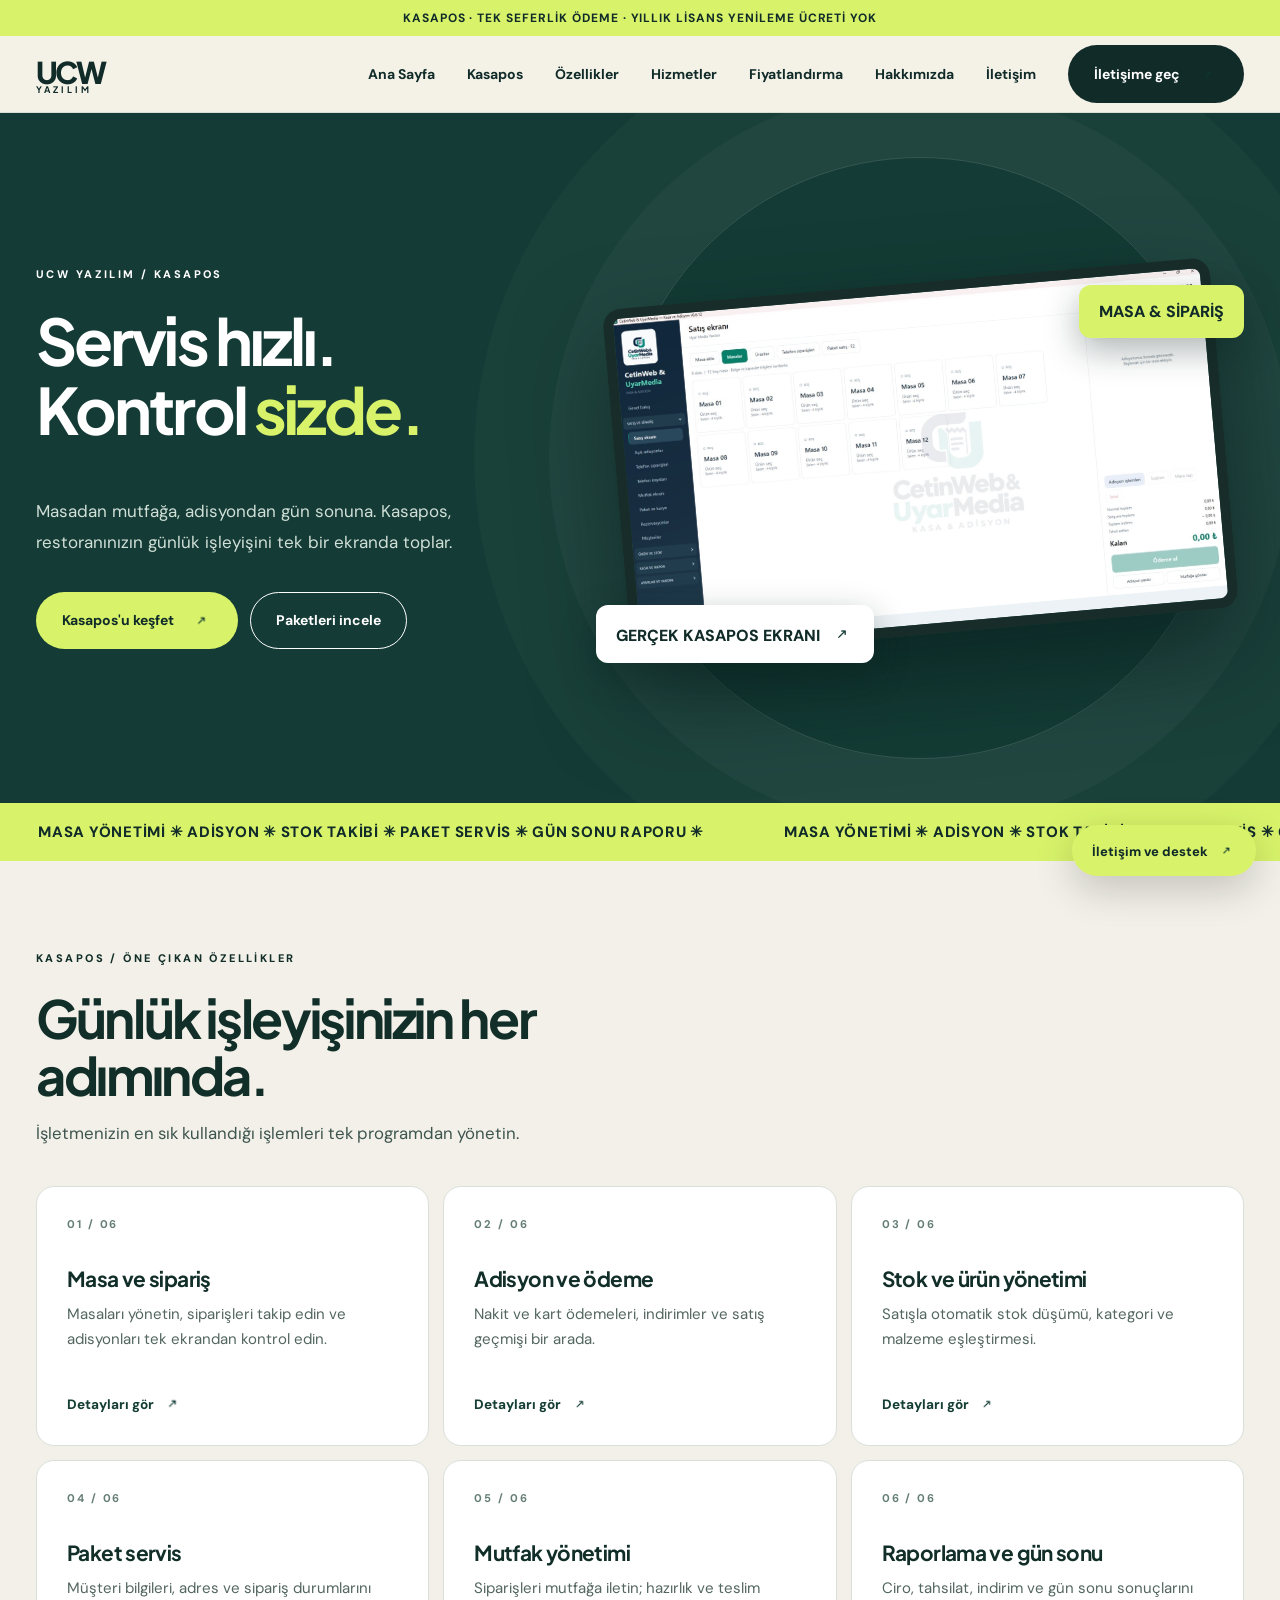
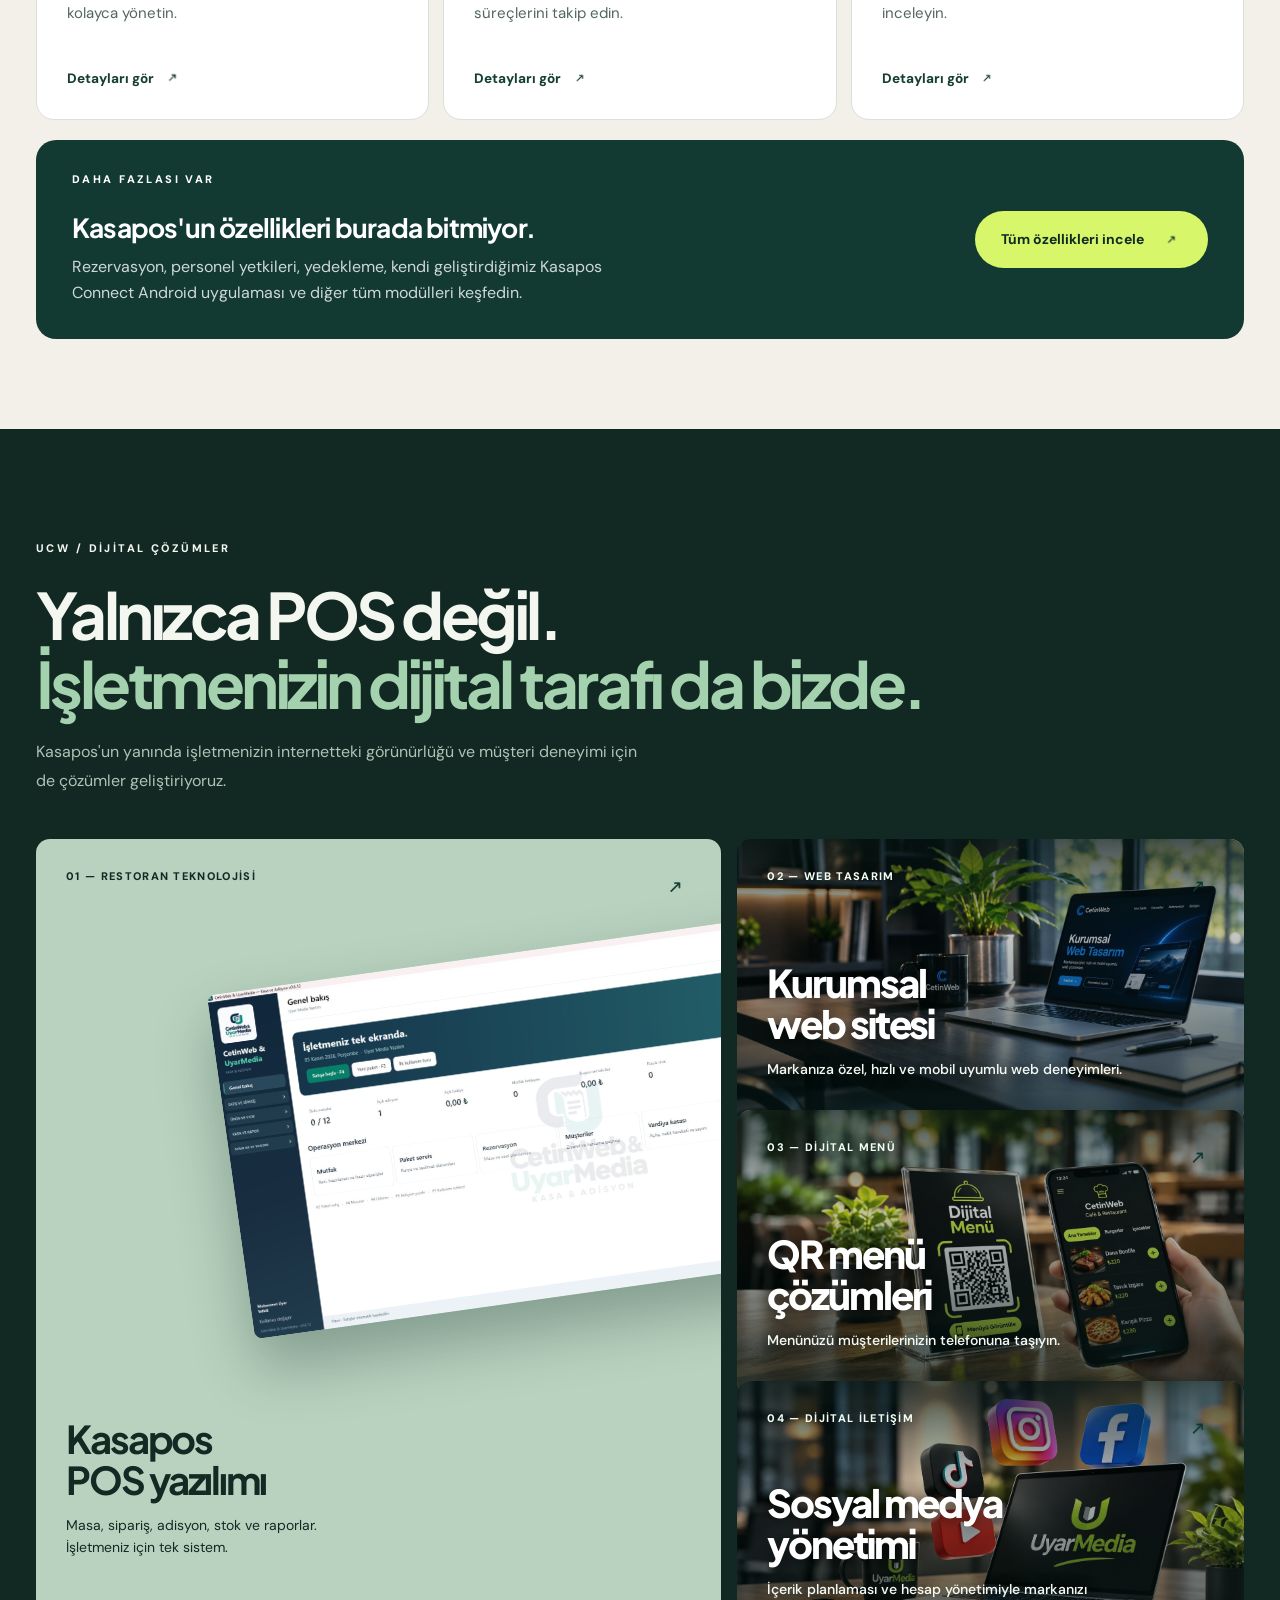
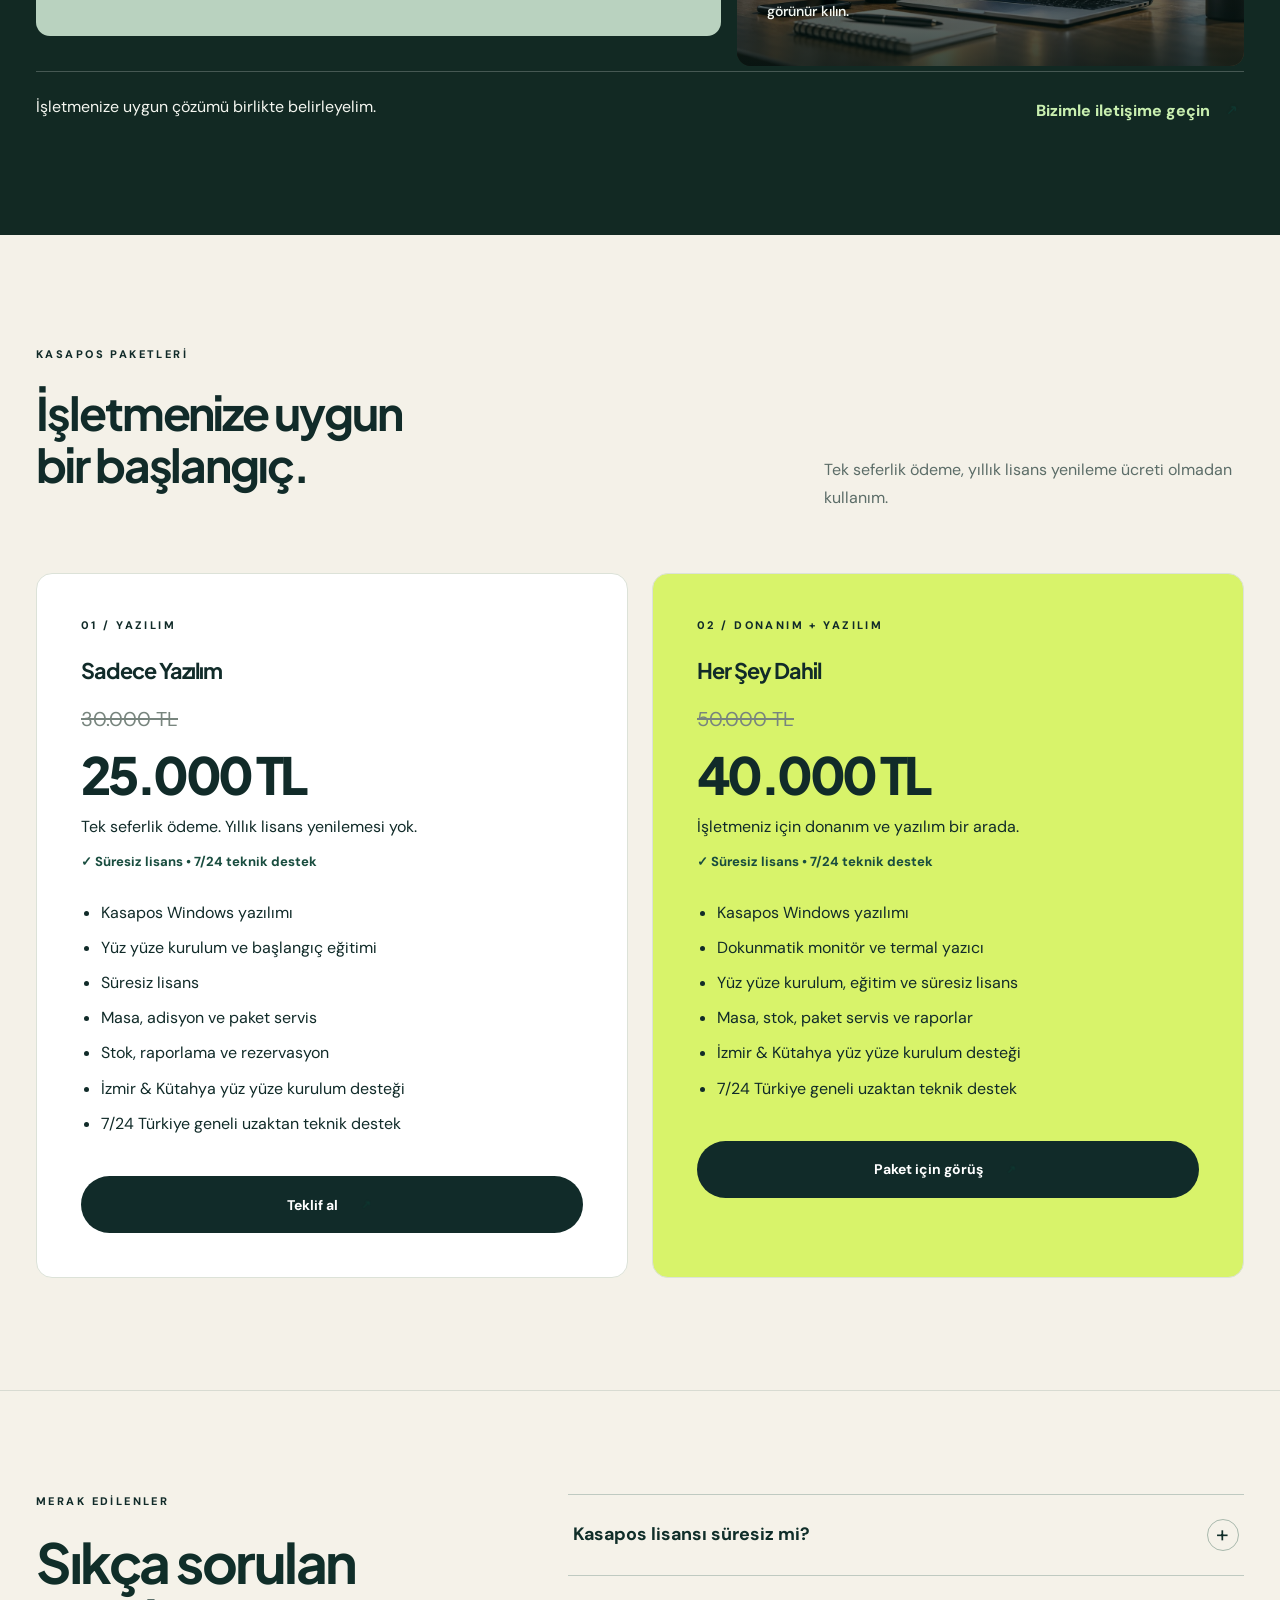
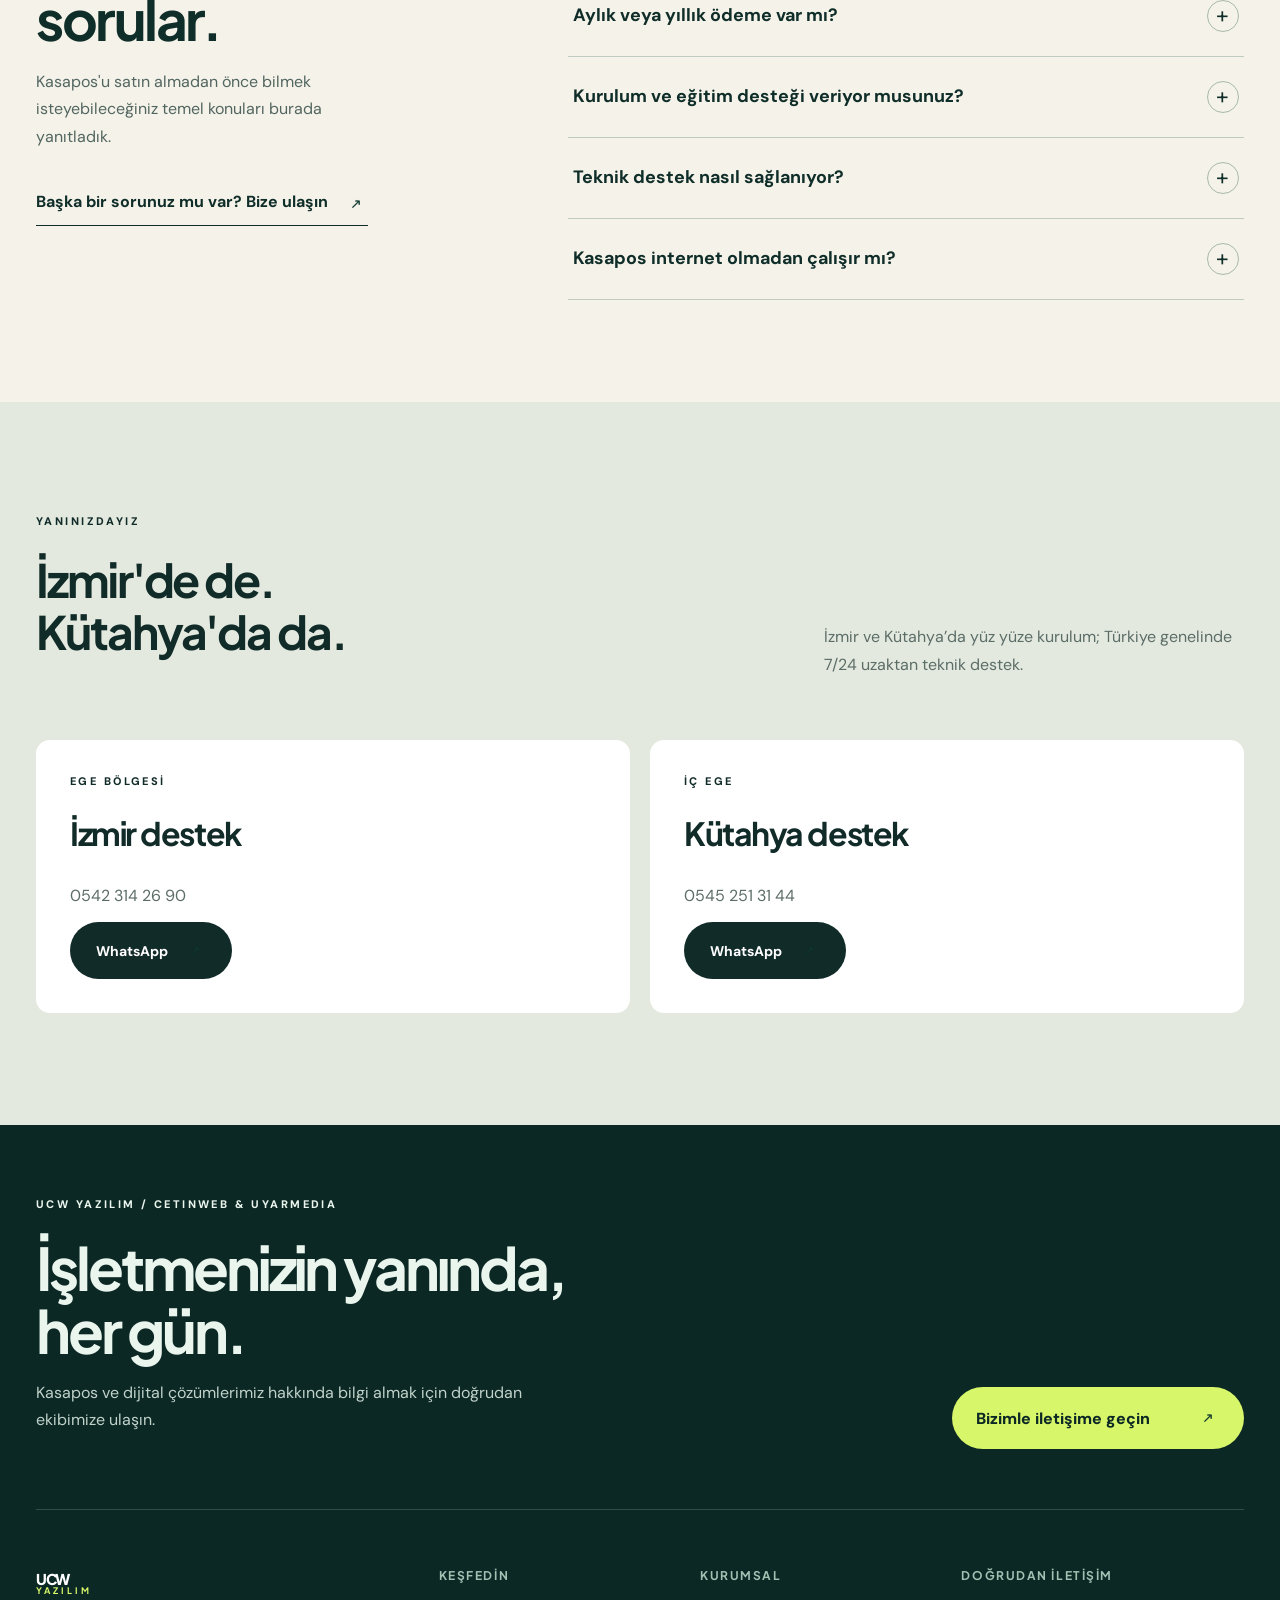
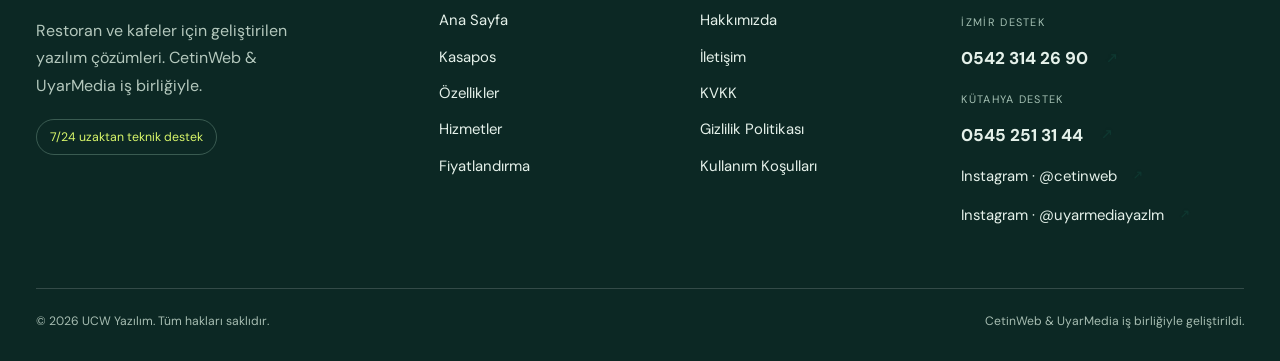
==== commit e94fa52a: "Add files via upload" ====
--- a/index.html
+++ b/index.html
@@ -1,3 +1,3 @@
 <!DOCTYPE html>
 
-<html lang="tr"><head><meta charset="utf-8"/><meta content="width=device-width,initial-scale=1" name="viewport"/><meta content="#143b35" name="theme-color"/><title>Kasapos Restoran Otomasyonu | UCW Yazılım</title><meta content="UCW Yazılım Kasapos restoran otomasyon programı, fiyatlar ve teknik destek." name="description"/><link href="style.css" rel="stylesheet"/><link href="/favicon.ico" rel="icon" type="image/x-icon"/><link href="/favicon.png" rel="icon" type="image/png"/><link href="/apple-touch-icon.png" rel="apple-touch-icon" type="image/png"/><link href="https://ucwyazilim.com.tr/" rel="canonical"/><meta content="website" property="og:type"/><meta content="tr_TR" property="og:locale"/><meta content="UCW Yazılım" property="og:site_name"/><meta content="Kasapos Restoran Otomasyonu | UCW Yazılım" property="og:title"/><meta content="UCW Yazılım Kasapos restoran otomasyon programı, fiyatlar ve teknik destek." property="og:description"/><meta content="https://ucwyazilim.com.tr/" property="og:url"/><meta content="https://ucwyazilim.com.tr/assets/satis-ekrani.jpg" property="og:image"/><meta content="summary_large_image" name="twitter:card"/><script type="application/ld+json">{"@context": "https://schema.org", "@type": "Organization", "name": "UCW Yazılım", "url": "https://ucwyazilim.com.tr/", "logo": "https://ucwyazilim.com.tr/favicon.png", "sameAs": ["https://www.instagram.com/cetinweb/", "https://www.instagram.com/uyarmediayazlm/"], "contactPoint": [{"@type": "ContactPoint", "telephone": "+90-542-314-26-90", "contactType": "customer support", "areaServed": "TR", "availableLanguage": "Turkish"}, {"@type": "ContactPoint", "telephone": "+90-545-251-31-44", "contactType": "customer support", "areaServed": "TR", "availableLanguage": "Turkish"}]}</script></head><body><div class="announcement">KASAPOS · TEK SEFERLİK ÖDEME · YILLIK LİSANS YENİLEME ÜCRETİ YOK</div><header class="nav"><div class="wrap nav-inner"><a class="brand" href="index.html">UCW<small>YAZILIM</small></a><nav class="links" id="main-nav"><a href="index.html">Ana Sayfa</a><a href="kasapos.html">Kasapos</a><a href="ozellikler.html">Özellikler</a><a href="urunler.html">Hizmetler</a><a href="fiyatlandirma.html">Fiyatlandırma</a><a href="hakkimizda.html">Hakkımızda</a><a href="iletisim.html">İletişim</a><a class="btn btn-dark" href="iletisim.html">İletişime geç <span aria-hidden="true" class="ucw-arrow"></span></a></nav><button aria-controls="main-nav" aria-expanded="false" aria-label="Menüyü aç" class="hamb"><span></span><span></span><span></span></button></div></header><main><section class="hero"><div class="wrap hero-grid"><div class="reveal"><span class="eyebrow">UCW YAZILIM / KASAPOS</span><h1>Servis hızlı.<br/>Kontrol <em>sizde.</em></h1><p>Masadan mutfağa, adisyondan gün sonuna. Kasapos, restoranınızın günlük işleyişini tek bir ekranda toplar.</p><div class="actions"><a class="btn btn-lime" href="kasapos.html">Kasapos'u keşfet <span aria-hidden="true" class="ucw-arrow"></span></a><a class="btn btn-outline" href="fiyatlandirma.html">Paketleri incele</a></div></div><div class="hero-visual"><img alt="Gerçek Kasapos satış ekranı" class="main-shot" src="assets/satis-ekrani.jpg"/><div class="floating-tag tag-a">MASA &amp; SİPARİŞ</div><div class="floating-tag tag-b">GERÇEK KASAPOS EKRANI <span aria-hidden="true" class="ucw-arrow"></span></div></div></div></section><div class="strip"><div class="ticker"><span>MASA YÖNETİMİ ✳ ADİSYON ✳ STOK TAKİBİ ✳ PAKET SERVİS ✳ GÜN SONU RAPORU ✳ </span><span>MASA YÖNETİMİ ✳ ADİSYON ✳ STOK TAKİBİ ✳ PAKET SERVİS ✳ GÜN SONU RAPORU ✳ </span><span>MASA YÖNETİMİ ✳ ADİSYON ✳ STOK TAKİBİ ✳ PAKET SERVİS ✳ GÜN SONU RAPORU ✳ </span><span>MASA YÖNETİMİ ✳ ADİSYON ✳ STOK TAKİBİ ✳ PAKET SERVİS ✳ GÜN SONU RAPORU ✳ </span></div></div><section class="section v10-modules" id="tum-ozellikler"><div class="wrap"><div class="v11-intro reveal"><span class="eyebrow">KASAPOS / ÖNE ÇIKAN ÖZELLİKLER</span><h2>Günlük işleyişinizin her adımında.</h2><p>İşletmenizin en sık kullandığı işlemleri tek programdan yönetin.</p></div><div class="v11-feature-grid"><article class="v11-feature reveal"><span class="v11-feature-num">01 / 06</span><h3>Masa ve sipariş</h3><p>Masaları yönetin, siparişleri takip edin ve adisyonları tek ekrandan kontrol edin.</p><a aria-label="Masa ve sipariş hakkında daha fazla bilgi" href="ozellikler.html">Detayları gör <span aria-hidden="true"><span aria-hidden="true" class="ucw-arrow"></span></span></a></article><article class="v11-feature reveal"><span class="v11-feature-num">02 / 06</span><h3>Adisyon ve ödeme</h3><p>Nakit ve kart ödemeleri, indirimler ve satış geçmişi bir arada.</p><a aria-label="Adisyon ve ödeme hakkında daha fazla bilgi" href="ozellikler.html">Detayları gör <span aria-hidden="true"><span aria-hidden="true" class="ucw-arrow"></span></span></a></article><article class="v11-feature reveal"><span class="v11-feature-num">03 / 06</span><h3>Stok ve ürün yönetimi</h3><p>Satışla otomatik stok düşümü, kategori ve malzeme eşleştirmesi.</p><a aria-label="Stok ve ürün yönetimi hakkında daha fazla bilgi" href="ozellikler.html">Detayları gör <span aria-hidden="true"><span aria-hidden="true" class="ucw-arrow"></span></span></a></article><article class="v11-feature reveal"><span class="v11-feature-num">04 / 06</span><h3>Paket servis</h3><p>Müşteri bilgileri, adres ve sipariş durumlarını kolayca yönetin.</p><a aria-label="Paket servis hakkında daha fazla bilgi" href="ozellikler.html">Detayları gör <span aria-hidden="true"><span aria-hidden="true" class="ucw-arrow"></span></span></a></article><article class="v11-feature reveal"><span class="v11-feature-num">05 / 06</span><h3>Mutfak yönetimi</h3><p>Siparişleri mutfağa iletin; hazırlık ve teslim süreçlerini takip edin.</p><a aria-label="Mutfak yönetimi hakkında daha fazla bilgi" href="ozellikler.html">Detayları gör <span aria-hidden="true"><span aria-hidden="true" class="ucw-arrow"></span></span></a></article><article class="v11-feature reveal"><span class="v11-feature-num">06 / 06</span><h3>Raporlama ve gün sonu</h3><p>Ciro, tahsilat, indirim ve gün sonu sonuçlarını inceleyin.</p><a aria-label="Raporlama ve gün sonu hakkında daha fazla bilgi" href="ozellikler.html">Detayları gör <span aria-hidden="true"><span aria-hidden="true" class="ucw-arrow"></span></span></a></article></div><div class="v11-more reveal"><div><span class="eyebrow">DAHA FAZLASI VAR</span><h3>Kasapos'un özellikleri burada bitmiyor.</h3><p>Rezervasyon, personel yetkileri, yedekleme, kendi geliştirdiğimiz Kasapos Connect Android uygulaması ve diğer tüm modülleri keşfedin.</p></div><a class="btn btn-dark" href="ozellikler.html">Tüm özellikleri incele <span aria-hidden="true"><span aria-hidden="true" class="ucw-arrow"></span></span></a></div></div></section><section class="section services-editorial" id="hizmetler"><div class="wrap"><div class="services-heading reveal"><span class="eyebrow">UCW / DİJİTAL ÇÖZÜMLER</span><h2>Yalnızca POS değil.<br/><em>İşletmenizin dijital tarafı da bizde.</em></h2><p>Kasapos'un yanında işletmenizin internetteki görünürlüğü ve müşteri deneyimi için de çözümler geliştiriyoruz.</p></div><div class="service-editorial-grid"><a class="service-tile tile-primary reveal" href="kasapos.html"><span class="tile-top">01 — RESTORAN TEKNOLOJİSİ <b><span aria-hidden="true" class="ucw-arrow"></span></b></span><div class="tile-copy"><h3>Kasapos<br/>POS yazılımı</h3><p>Masa, sipariş, adisyon, stok ve raporlar. İşletmeniz için tek sistem.</p></div><img alt="Kasapos genel bakış" loading="lazy" src="assets/genel-bakis.jpg"/></a><a class="service-tile tile-web reveal" href="urunler.html"><span class="tile-top">02 — WEB TASARIM <b><span aria-hidden="true" class="ucw-arrow"></span></b></span><div class="tile-copy"><h3>Kurumsal<br/>web sitesi</h3><p>Markanıza özel, hızlı ve mobil uyumlu web deneyimleri.</p></div><span class="tile-art tile-art-web">www<span>.</span></span></a><a class="service-tile tile-qr reveal" href="urunler.html"><span class="tile-top">03 — DİJİTAL MENÜ <b><span aria-hidden="true" class="ucw-arrow"></span></b></span><div class="tile-copy"><h3>QR menü<br/>çözümleri</h3><p>Menünüzü müşterilerinizin telefonuna taşıyın.</p></div><span class="tile-art tile-art-qr">▦</span></a><a class="service-tile tile-social reveal" href="urunler.html"><span class="tile-top">04 — DİJİTAL İLETİŞİM <b><span aria-hidden="true" class="ucw-arrow"></span></b></span><div class="tile-copy"><h3>Sosyal medya<br/>yönetimi</h3><p>İçerik planlaması ve hesap yönetimiyle markanızı görünür kılın.</p></div><span class="tile-art tile-art-social">@</span></a></div><div class="services-bottom reveal"><span>İşletmenize uygun çözümü birlikte belirleyelim.</span><a href="iletisim.html">Bizimle iletişime geçin <span aria-hidden="true" class="ucw-arrow"></span></a></div></div></section><section class="section" id="fiyatlar"><div class="wrap"><div class="section-heading reveal"><div><span class="eyebrow">KASAPOS PAKETLERİ</span><h2>İşletmenize uygun<br/>bir başlangıç.</h2></div><p>Tek seferlik ödeme, yıllık lisans yenileme ücreti olmadan kullanım.</p></div><div class="prices"><article class="price reveal"><span class="eyebrow">01 / YAZILIM</span><h3>Sadece Yazılım</h3><div class="old">30.000 TL</div><div class="now">25.000 TL</div><p>Tek seferlik ödeme. Yıllık lisans yenilemesi yok.</p><div class="v11-support-tag">✓  Süresiz lisans  •  7/24 teknik destek</div><ul><li>Kasapos Windows yazılımı</li><li>Yüz yüze kurulum ve başlangıç eğitimi</li><li>Süresiz lisans</li><li>Masa, adisyon ve paket servis</li><li>Stok, raporlama ve rezervasyon</li><li>İzmir &amp; Kütahya yüz yüze kurulum desteği</li><li>7/24 Türkiye geneli uzaktan teknik destek</li></ul><a class="btn btn-dark" href="https://wa.me/905452513144?text=Kasapos%20yazilim%20paketi%20hakkinda%20bilgi%20almak%20istiyorum">Teklif al <span aria-hidden="true" class="ucw-arrow"></span></a></article><article class="price featured reveal"><span class="eyebrow">02 / DONANIM + YAZILIM</span><h3>Her Şey Dahil</h3><div class="old">50.000 TL</div><div class="now">40.000 TL</div><p>İşletmeniz için donanım ve yazılım bir arada.</p><div class="v11-support-tag">✓  Süresiz lisans  •  7/24 teknik destek</div><ul><li>Kasapos Windows yazılımı</li><li>Dokunmatik monitör ve termal yazıcı</li><li>Yüz yüze kurulum, eğitim ve süresiz lisans</li><li>Masa, stok, paket servis ve raporlar</li><li>İzmir &amp; Kütahya yüz yüze kurulum desteği</li><li>7/24 Türkiye geneli uzaktan teknik destek</li></ul><a class="btn btn-dark" href="https://wa.me/905452513144?text=Kasapos%20her%20sey%20dahil%20paket%20hakkinda%20bilgi%20almak%20istiyorum">Paket için görüş <span aria-hidden="true" class="ucw-arrow"></span></a></article></div></div></section><section class="section faq-section" id="sikca-sorulan-sorular"><div class="wrap faq-layout"><div class="faq-intro reveal"><span class="eyebrow">MERAK EDİLENLER</span><h2>Sıkça sorulan<br/>sorular.</h2><p>Kasapos'u satın almadan önce bilmek isteyebileceğiniz temel konuları burada yanıtladık.</p><a class="faq-contact" href="iletisim.html">Başka bir sorunuz mu var? Bize ulaşın <span aria-hidden="true"><span aria-hidden="true" class="ucw-arrow"></span></span></a></div><div class="faq-items reveal"><details class="faq-item"><summary>Kasapos lisansı süresiz mi?<span aria-hidden="true" class="faq-toggle"></span></summary><div class="faq-answer">Evet. Kasapos, satın aldığınız bilgisayar için süresiz lisansla sunulur. Lisansınız için her yıl yenileme ücreti ödemezsiniz.</div></details><details class="faq-item"><summary>Aylık veya yıllık ödeme var mı?<span aria-hidden="true" class="faq-toggle"></span></summary><div class="faq-answer">Hayır. Kasapos paketlerinde yazılım lisansı için aylık abonelik veya yıllık lisans yenileme ücreti bulunmaz. Paket bedelini bir kez ödersiniz.</div></details><details class="faq-item"><summary>Kurulum ve eğitim desteği veriyor musunuz?<span aria-hidden="true" class="faq-toggle"></span></summary><div class="faq-answer">Evet. Her iki pakette de başlangıç eğitimi ve yüz yüze kurulum desteği bulunur. İzmir ve Kütahya'daki kurulumlar için ekibimizle iletişime geçebilirsiniz.</div></details><details class="faq-item"><summary>Teknik destek nasıl sağlanıyor?<span aria-hidden="true" class="faq-toggle"></span></summary><div class="faq-answer">İzmir ve Kütahya destek hatlarımız üzerinden bize ulaşabilirsiniz. Türkiye genelinde 7/24 uzaktan teknik destek sunuyoruz.</div></details><details class="faq-item"><summary>Kasapos internet olmadan çalışır mı?<span aria-hidden="true" class="faq-toggle"></span></summary><div class="faq-answer">Evet. Kasapos yerel veritabanıyla çalışır; masa, sipariş, adisyon, satış ve stok işlemleri için Wi-Fi veya internet bağlantısı gerekmez. Yalnızca kendi geliştirdiğimiz Kasapos Connect Android uygulamasını kasa programına bağlarken telefon ile bilgisayarın aynı Wi-Fi ağına bağlı olması gerekir. Uzaktan teknik destek için ayrıca internet bağlantısı gerekebilir.</div></details></div></div></section><section class="section support"><div class="wrap"><div class="section-heading reveal"><div><span class="eyebrow">YANINIZDAYIZ</span><h2>İzmir'de de.<br/>Kütahya'da da.</h2></div><p>İzmir ve Kütahya’da yüz yüze kurulum; Türkiye genelinde 7/24 uzaktan teknik destek.</p></div><div class="support-grid"><div class="support-card reveal"><span class="eyebrow">EGE BÖLGESİ</span><h3>İzmir destek</h3><p>0542 314 26 90</p><a class="btn btn-dark" href="https://wa.me/905423142690">WhatsApp <span aria-hidden="true" class="ucw-arrow"></span></a></div><div class="support-card reveal"><span class="eyebrow">İÇ EGE</span><h3>Kütahya destek</h3><p>0545 251 31 44</p><a class="btn btn-dark" href="https://wa.me/905452513144">WhatsApp <span aria-hidden="true" class="ucw-arrow"></span></a></div></div></div></section></main><footer class="footer v11-footer"><div class="wrap"><div class="v11-footer-top"><div><span class="eyebrow">UCW YAZILIM / CETINWEB &amp; UYARMEDIA</span><h2>İşletmenizin yanında,<br/>her gün.</h2><p>Kasapos ve dijital çözümlerimiz hakkında bilgi almak için doğrudan ekibimize ulaşın.</p></div><a class="v11-footer-cta" href="iletisim.html">Bizimle iletişime geçin <span><span aria-hidden="true" class="ucw-arrow"></span></span></a></div><div class="v11-footer-grid"><div class="v11-footer-brand"><a class="brand" href="index.html">UCW<small>YAZILIM</small></a><p>Restoran ve kafeler için geliştirilen yazılım çözümleri. CetinWeb &amp; UyarMedia iş birliğiyle.</p><span class="v11-footer-pill">7/24 uzaktan teknik destek</span></div><div><h3>Keşfedin</h3><a href="index.html">Ana Sayfa</a><a href="kasapos.html">Kasapos</a><a href="ozellikler.html">Özellikler</a><a href="urunler.html">Hizmetler</a><a href="fiyatlandirma.html">Fiyatlandırma</a></div><div><h3>Kurumsal</h3><a href="hakkimizda.html">Hakkımızda</a><a href="iletisim.html">İletişim</a><a href="kvkk.html">KVKK</a><a href="gizlilik.html">Gizlilik Politikası</a><a href="kullanim.html">Kullanım Koşulları</a></div><div><h3>Doğrudan iletişim</h3><span class="v11-contact-label">İZMİR DESTEK</span><a class="v11-phone" href="tel:+905423142690">0542 314 26 90 <span aria-hidden="true" class="ucw-arrow"></span></a><span class="v11-contact-label">KÜTAHYA DESTEK</span><a class="v11-phone" href="tel:+905452513144">0545 251 31 44 <span aria-hidden="true" class="ucw-arrow"></span></a><a href="https://instagram.com/cetinweb" rel="noopener" target="_blank">Instagram · @cetinweb <span aria-hidden="true" class="ucw-arrow"></span></a><a href="https://instagram.com/uyarmediayazlm" rel="noopener" target="_blank">Instagram · @uyarmediayazlm <span aria-hidden="true" class="ucw-arrow"></span></a></div></div><div class="v11-footer-bottom"><span>© 2026 UCW Yazılım. Tüm hakları saklıdır.</span><span>CetinWeb &amp; UyarMedia iş birliğiyle geliştirildi.</span></div></div></footer><a aria-label="İletişim ve sosyal medya hesaplarımız" class="wa-float" href="iletisim.html">İletişim ve destek <span aria-hidden="true" class="ucw-arrow"></span></a><script src="script.js"></script></body></html>+<html lang="tr"><head><meta charset="utf-8"/><meta content="width=device-width,initial-scale=1" name="viewport"/><meta content="#143b35" name="theme-color"/><title>Kasapos Restoran Otomasyonu | UCW Yazılım</title><meta content="UCW Yazılım Kasapos restoran otomasyon programı, fiyatlar ve teknik destek." name="description"/><link href="style.css" rel="stylesheet"/><link href="/favicon.ico" rel="icon" type="image/x-icon"/><link href="/favicon.png" rel="icon" type="image/png"/><link href="/apple-touch-icon.png" rel="apple-touch-icon" type="image/png"/><link href="https://ucwyazilim.com.tr/" rel="canonical"/><meta content="website" property="og:type"/><meta content="tr_TR" property="og:locale"/><meta content="UCW Yazılım" property="og:site_name"/><meta content="Kasapos Restoran Otomasyonu | UCW Yazılım" property="og:title"/><meta content="UCW Yazılım Kasapos restoran otomasyon programı, fiyatlar ve teknik destek." property="og:description"/><meta content="https://ucwyazilim.com.tr/" property="og:url"/><meta content="https://ucwyazilim.com.tr/assets/satis-ekrani.jpg" property="og:image"/><meta content="summary_large_image" name="twitter:card"/><script type="application/ld+json">{"@context": "https://schema.org", "@type": "Organization", "name": "UCW Yazılım", "url": "https://ucwyazilim.com.tr/", "logo": "https://ucwyazilim.com.tr/favicon.png", "sameAs": ["https://www.instagram.com/cetinweb/", "https://www.instagram.com/uyarmediayazlm/"], "contactPoint": [{"@type": "ContactPoint", "telephone": "+90-542-314-26-90", "contactType": "customer support", "areaServed": "TR", "availableLanguage": "Turkish"}, {"@type": "ContactPoint", "telephone": "+90-545-251-31-44", "contactType": "customer support", "areaServed": "TR", "availableLanguage": "Turkish"}]}</script></head><body><div class="announcement">KASAPOS · TEK SEFERLİK ÖDEME · YILLIK LİSANS YENİLEME ÜCRETİ YOK</div><header class="nav"><div class="wrap nav-inner"><a class="brand" href="index.html">UCW<small>YAZILIM</small></a><nav class="links" id="main-nav"><a href="index.html">Ana Sayfa</a><a href="kasapos.html">Kasapos</a><a href="ozellikler.html">Özellikler</a><a href="urunler.html">Hizmetler</a><a href="fiyatlandirma.html">Fiyatlandırma</a><a href="hakkimizda.html">Hakkımızda</a><a href="iletisim.html">İletişim</a><a class="btn btn-dark" href="iletisim.html">İletişime geç <span aria-hidden="true" class="ucw-arrow"></span></a></nav><button aria-controls="main-nav" aria-expanded="false" aria-label="Menüyü aç" class="hamb"><span></span><span></span><span></span></button></div></header><main><section class="hero"><div class="wrap hero-grid"><div class="reveal"><span class="eyebrow">UCW YAZILIM / KASAPOS</span><h1>Servis hızlı.<br/>Kontrol <em>sizde.</em></h1><p>Masadan mutfağa, adisyondan gün sonuna. Kasapos, restoranınızın günlük işleyişini tek bir ekranda toplar.</p><div class="actions"><a class="btn btn-lime" href="kasapos.html">Kasapos'u keşfet <span aria-hidden="true" class="ucw-arrow"></span></a><a class="btn btn-outline" href="fiyatlandirma.html">Paketleri incele</a></div></div><div class="hero-visual"><img alt="Gerçek Kasapos satış ekranı" class="main-shot" src="assets/satis-ekrani.jpg"/><div class="floating-tag tag-a">MASA &amp; SİPARİŞ</div><div class="floating-tag tag-b">GERÇEK KASAPOS EKRANI <span aria-hidden="true" class="ucw-arrow"></span></div></div></div></section><div class="strip"><div class="ticker"><span>MASA YÖNETİMİ ✳ ADİSYON ✳ STOK TAKİBİ ✳ PAKET SERVİS ✳ GÜN SONU RAPORU ✳ </span><span>MASA YÖNETİMİ ✳ ADİSYON ✳ STOK TAKİBİ ✳ PAKET SERVİS ✳ GÜN SONU RAPORU ✳ </span><span>MASA YÖNETİMİ ✳ ADİSYON ✳ STOK TAKİBİ ✳ PAKET SERVİS ✳ GÜN SONU RAPORU ✳ </span><span>MASA YÖNETİMİ ✳ ADİSYON ✳ STOK TAKİBİ ✳ PAKET SERVİS ✳ GÜN SONU RAPORU ✳ </span></div></div><section class="section v10-modules" id="tum-ozellikler"><div class="wrap"><div class="v11-intro reveal"><span class="eyebrow">KASAPOS / ÖNE ÇIKAN ÖZELLİKLER</span><h2>Günlük işleyişinizin her adımında.</h2><p>İşletmenizin en sık kullandığı işlemleri tek programdan yönetin.</p></div><div class="v11-feature-grid"><article class="v11-feature reveal"><span class="v11-feature-num">01 / 06</span><h3>Masa ve sipariş</h3><p>Masaları yönetin, siparişleri takip edin ve adisyonları tek ekrandan kontrol edin.</p><a aria-label="Masa ve sipariş hakkında daha fazla bilgi" href="ozellikler.html">Detayları gör <span aria-hidden="true"><span aria-hidden="true" class="ucw-arrow"></span></span></a></article><article class="v11-feature reveal"><span class="v11-feature-num">02 / 06</span><h3>Adisyon ve ödeme</h3><p>Nakit ve kart ödemeleri, indirimler ve satış geçmişi bir arada.</p><a aria-label="Adisyon ve ödeme hakkında daha fazla bilgi" href="ozellikler.html">Detayları gör <span aria-hidden="true"><span aria-hidden="true" class="ucw-arrow"></span></span></a></article><article class="v11-feature reveal"><span class="v11-feature-num">03 / 06</span><h3>Stok ve ürün yönetimi</h3><p>Satışla otomatik stok düşümü, kategori ve malzeme eşleştirmesi.</p><a aria-label="Stok ve ürün yönetimi hakkında daha fazla bilgi" href="ozellikler.html">Detayları gör <span aria-hidden="true"><span aria-hidden="true" class="ucw-arrow"></span></span></a></article><article class="v11-feature reveal"><span class="v11-feature-num">04 / 06</span><h3>Paket servis</h3><p>Müşteri bilgileri, adres ve sipariş durumlarını kolayca yönetin.</p><a aria-label="Paket servis hakkında daha fazla bilgi" href="ozellikler.html">Detayları gör <span aria-hidden="true"><span aria-hidden="true" class="ucw-arrow"></span></span></a></article><article class="v11-feature reveal"><span class="v11-feature-num">05 / 06</span><h3>Mutfak yönetimi</h3><p>Siparişleri mutfağa iletin; hazırlık ve teslim süreçlerini takip edin.</p><a aria-label="Mutfak yönetimi hakkında daha fazla bilgi" href="ozellikler.html">Detayları gör <span aria-hidden="true"><span aria-hidden="true" class="ucw-arrow"></span></span></a></article><article class="v11-feature reveal"><span class="v11-feature-num">06 / 06</span><h3>Raporlama ve gün sonu</h3><p>Ciro, tahsilat, indirim ve gün sonu sonuçlarını inceleyin.</p><a aria-label="Raporlama ve gün sonu hakkında daha fazla bilgi" href="ozellikler.html">Detayları gör <span aria-hidden="true"><span aria-hidden="true" class="ucw-arrow"></span></span></a></article></div><div class="v11-more reveal"><div><span class="eyebrow">DAHA FAZLASI VAR</span><h3>Kasapos'un özellikleri burada bitmiyor.</h3><p>Rezervasyon, personel yetkileri, yedekleme, kendi geliştirdiğimiz Kasapos Connect Android uygulaması ve diğer tüm modülleri keşfedin.</p></div><a class="btn btn-dark" href="ozellikler.html">Tüm özellikleri incele <span aria-hidden="true"><span aria-hidden="true" class="ucw-arrow"></span></span></a></div></div></section><section class="section services-editorial" id="hizmetler"><div class="wrap"><div class="services-heading reveal"><span class="eyebrow">UCW / DİJİTAL ÇÖZÜMLER</span><h2>Yalnızca POS değil.<br/><em>İşletmenizin dijital tarafı da bizde.</em></h2><p>Kasapos'un yanında işletmenizin internetteki görünürlüğü ve müşteri deneyimi için de çözümler geliştiriyoruz.</p></div><div class="service-editorial-grid"><a class="service-tile tile-primary reveal" href="kasapos.html"><span class="tile-top">01 — RESTORAN TEKNOLOJİSİ <b><span aria-hidden="true" class="ucw-arrow"></span></b></span><div class="tile-copy"><h3>Kasapos<br/>POS yazılımı</h3><p>Masa, sipariş, adisyon, stok ve raporlar. İşletmeniz için tek sistem.</p></div><img alt="Kasapos genel bakış" loading="lazy" src="assets/genel-bakis.jpg"/></a><a class="service-tile tile-web reveal" href="urunler.html"><img alt="CetinWeb kurumsal web tasarım çalışma ortamı" class="service-photo" decoding="async" loading="lazy" src="assets/web-tasarim.webp"/><span class="tile-top">02 — WEB TASARIM <b><span aria-hidden="true" class="ucw-arrow"></span></b></span><div class="tile-copy"><h3>Kurumsal<br/>web sitesi</h3><p>Markanıza özel, hızlı ve mobil uyumlu web deneyimleri.</p></div></a><a class="service-tile tile-qr reveal" href="urunler.html"><img alt="Restoranda CetinWeb dijital QR menü uygulaması" class="service-photo" decoding="async" loading="lazy" src="assets/qr-menu.webp"/><span class="tile-top">03 — DİJİTAL MENÜ <b><span aria-hidden="true" class="ucw-arrow"></span></b></span><div class="tile-copy"><h3>QR menü<br/>çözümleri</h3><p>Menünüzü müşterilerinizin telefonuna taşıyın.</p></div></a><a class="service-tile tile-social reveal" href="urunler.html"><img alt="UyarMedia sosyal medya yönetimi çalışma ortamı" class="service-photo" decoding="async" loading="lazy" src="assets/sosyal-medya.webp"/><span class="tile-top">04 — DİJİTAL İLETİŞİM <b><span aria-hidden="true" class="ucw-arrow"></span></b></span><div class="tile-copy"><h3>Sosyal medya<br/>yönetimi</h3><p>İçerik planlaması ve hesap yönetimiyle markanızı görünür kılın.</p></div></a></div><div class="services-bottom reveal"><span>İşletmenize uygun çözümü birlikte belirleyelim.</span><a href="iletisim.html">Bizimle iletişime geçin <span aria-hidden="true" class="ucw-arrow"></span></a></div></div></section><section class="section" id="fiyatlar"><div class="wrap"><div class="section-heading reveal"><div><span class="eyebrow">KASAPOS PAKETLERİ</span><h2>İşletmenize uygun<br/>bir başlangıç.</h2></div><p>Tek seferlik ödeme, yıllık lisans yenileme ücreti olmadan kullanım.</p></div><div class="prices"><article class="price reveal"><span class="eyebrow">01 / YAZILIM</span><h3>Sadece Yazılım</h3><div class="old">30.000 TL</div><div class="now">25.000 TL</div><p>Tek seferlik ödeme. Yıllık lisans yenilemesi yok.</p><div class="v11-support-tag">✓  Süresiz lisans  •  7/24 teknik destek</div><ul><li>Kasapos Windows yazılımı</li><li>Yüz yüze kurulum ve başlangıç eğitimi</li><li>Süresiz lisans</li><li>Masa, adisyon ve paket servis</li><li>Stok, raporlama ve rezervasyon</li><li>İzmir &amp; Kütahya yüz yüze kurulum desteği</li><li>7/24 Türkiye geneli uzaktan teknik destek</li></ul><a class="btn btn-dark" href="https://wa.me/905452513144?text=Kasapos%20yazilim%20paketi%20hakkinda%20bilgi%20almak%20istiyorum">Teklif al <span aria-hidden="true" class="ucw-arrow"></span></a></article><article class="price featured reveal"><span class="eyebrow">02 / DONANIM + YAZILIM</span><h3>Her Şey Dahil</h3><div class="old">50.000 TL</div><div class="now">40.000 TL</div><p>İşletmeniz için donanım ve yazılım bir arada.</p><div class="v11-support-tag">✓  Süresiz lisans  •  7/24 teknik destek</div><ul><li>Kasapos Windows yazılımı</li><li>Dokunmatik monitör ve termal yazıcı</li><li>Yüz yüze kurulum, eğitim ve süresiz lisans</li><li>Masa, stok, paket servis ve raporlar</li><li>İzmir &amp; Kütahya yüz yüze kurulum desteği</li><li>7/24 Türkiye geneli uzaktan teknik destek</li></ul><a class="btn btn-dark" href="https://wa.me/905452513144?text=Kasapos%20her%20sey%20dahil%20paket%20hakkinda%20bilgi%20almak%20istiyorum">Paket için görüş <span aria-hidden="true" class="ucw-arrow"></span></a></article></div></div></section><section class="section faq-section" id="sikca-sorulan-sorular"><div class="wrap faq-layout"><div class="faq-intro reveal"><span class="eyebrow">MERAK EDİLENLER</span><h2>Sıkça sorulan<br/>sorular.</h2><p>Kasapos'u satın almadan önce bilmek isteyebileceğiniz temel konuları burada yanıtladık.</p><a class="faq-contact" href="iletisim.html">Başka bir sorunuz mu var? Bize ulaşın <span aria-hidden="true"><span aria-hidden="true" class="ucw-arrow"></span></span></a></div><div class="faq-items reveal"><details class="faq-item"><summary>Kasapos lisansı süresiz mi?<span aria-hidden="true" class="faq-toggle"></span></summary><div class="faq-answer">Evet. Kasapos, satın aldığınız bilgisayar için süresiz lisansla sunulur. Lisansınız için her yıl yenileme ücreti ödemezsiniz.</div></details><details class="faq-item"><summary>Aylık veya yıllık ödeme var mı?<span aria-hidden="true" class="faq-toggle"></span></summary><div class="faq-answer">Hayır. Kasapos paketlerinde yazılım lisansı için aylık abonelik veya yıllık lisans yenileme ücreti bulunmaz. Paket bedelini bir kez ödersiniz.</div></details><details class="faq-item"><summary>Kurulum ve eğitim desteği veriyor musunuz?<span aria-hidden="true" class="faq-toggle"></span></summary><div class="faq-answer">Evet. Her iki pakette de başlangıç eğitimi ve yüz yüze kurulum desteği bulunur. İzmir ve Kütahya'daki kurulumlar için ekibimizle iletişime geçebilirsiniz.</div></details><details class="faq-item"><summary>Teknik destek nasıl sağlanıyor?<span aria-hidden="true" class="faq-toggle"></span></summary><div class="faq-answer">İzmir ve Kütahya destek hatlarımız üzerinden bize ulaşabilirsiniz. Türkiye genelinde 7/24 uzaktan teknik destek sunuyoruz.</div></details><details class="faq-item"><summary>Kasapos internet olmadan çalışır mı?<span aria-hidden="true" class="faq-toggle"></span></summary><div class="faq-answer">Evet. Kasapos yerel veritabanıyla çalışır; masa, sipariş, adisyon, satış ve stok işlemleri için Wi-Fi veya internet bağlantısı gerekmez. Yalnızca kendi geliştirdiğimiz Kasapos Connect Android uygulamasını kasa programına bağlarken telefon ile bilgisayarın aynı Wi-Fi ağına bağlı olması gerekir. Uzaktan teknik destek için ayrıca internet bağlantısı gerekebilir.</div></details></div></div></section><section class="section support"><div class="wrap"><div class="section-heading reveal"><div><span class="eyebrow">YANINIZDAYIZ</span><h2>İzmir'de de.<br/>Kütahya'da da.</h2></div><p>İzmir ve Kütahya’da yüz yüze kurulum; Türkiye genelinde 7/24 uzaktan teknik destek.</p></div><div class="support-grid"><div class="support-card reveal"><span class="eyebrow">EGE BÖLGESİ</span><h3>İzmir destek</h3><p>0542 314 26 90</p><a class="btn btn-dark" href="https://wa.me/905423142690">WhatsApp <span aria-hidden="true" class="ucw-arrow"></span></a></div><div class="support-card reveal"><span class="eyebrow">İÇ EGE</span><h3>Kütahya destek</h3><p>0545 251 31 44</p><a class="btn btn-dark" href="https://wa.me/905452513144">WhatsApp <span aria-hidden="true" class="ucw-arrow"></span></a></div></div></div></section></main><footer class="footer v11-footer"><div class="wrap"><div class="v11-footer-top"><div><span class="eyebrow">UCW YAZILIM / CETINWEB &amp; UYARMEDIA</span><h2>İşletmenizin yanında,<br/>her gün.</h2><p>Kasapos ve dijital çözümlerimiz hakkında bilgi almak için doğrudan ekibimize ulaşın.</p></div><a class="v11-footer-cta" href="iletisim.html">Bizimle iletişime geçin <span><span aria-hidden="true" class="ucw-arrow"></span></span></a></div><div class="v11-footer-grid"><div class="v11-footer-brand"><a class="brand" href="index.html">UCW<small>YAZILIM</small></a><p>Restoran ve kafeler için geliştirilen yazılım çözümleri. CetinWeb &amp; UyarMedia iş birliğiyle.</p><span class="v11-footer-pill">7/24 uzaktan teknik destek</span></div><div><h3>Keşfedin</h3><a href="index.html">Ana Sayfa</a><a href="kasapos.html">Kasapos</a><a href="ozellikler.html">Özellikler</a><a href="urunler.html">Hizmetler</a><a href="fiyatlandirma.html">Fiyatlandırma</a></div><div><h3>Kurumsal</h3><a href="hakkimizda.html">Hakkımızda</a><a href="iletisim.html">İletişim</a><a href="kvkk.html">KVKK</a><a href="gizlilik.html">Gizlilik Politikası</a><a href="kullanim.html">Kullanım Koşulları</a></div><div><h3>Doğrudan iletişim</h3><span class="v11-contact-label">İZMİR DESTEK</span><a class="v11-phone" href="tel:+905423142690">0542 314 26 90 <span aria-hidden="true" class="ucw-arrow"></span></a><span class="v11-contact-label">KÜTAHYA DESTEK</span><a class="v11-phone" href="tel:+905452513144">0545 251 31 44 <span aria-hidden="true" class="ucw-arrow"></span></a><a href="https://instagram.com/cetinweb" rel="noopener" target="_blank">Instagram · @cetinweb <span aria-hidden="true" class="ucw-arrow"></span></a><a href="https://instagram.com/uyarmediayazlm" rel="noopener" target="_blank">Instagram · @uyarmediayazlm <span aria-hidden="true" class="ucw-arrow"></span></a></div></div><div class="v11-footer-bottom"><span>© 2026 UCW Yazılım. Tüm hakları saklıdır.</span><span>CetinWeb &amp; UyarMedia iş birliğiyle geliştirildi.</span></div></div></footer><a aria-label="İletişim ve sosyal medya hesaplarımız" class="wa-float" href="iletisim.html">İletişim ve destek <span aria-hidden="true" class="ucw-arrow"></span></a><script src="script.js"></script></body></html>
--- a/style.css
+++ b/style.css
@@ -73,3 +73,16 @@
  .hamb{position:relative;z-index:1001;cursor:pointer}
  html{scroll-padding-top:86px}
 }
+
+
+/* V19: Service cards with branded photography and readable copy */
+.service-tile.tile-web,.service-tile.tile-qr,.service-tile.tile-social{background:#142b27;color:#fff;min-height:285px}
+.service-tile .service-photo{position:absolute;inset:0;width:100%;height:100%;object-fit:cover;object-position:center center;z-index:-2;transition:transform .65s ease,filter .45s ease;filter:saturate(.9)}
+.service-tile.tile-web::after,.service-tile.tile-qr::after,.service-tile.tile-social::after{content:"";position:absolute;inset:0;z-index:-1;pointer-events:none;background:linear-gradient(180deg,rgba(5,22,20,.75) 0%,rgba(5,22,20,.24) 34%,rgba(5,22,20,.78) 100%)}
+.service-tile.tile-web:hover .service-photo,.service-tile.tile-qr:hover .service-photo,.service-tile.tile-social:hover .service-photo{transform:scale(1.055)}
+.service-tile.tile-web .tile-top,.service-tile.tile-qr .tile-top,.service-tile.tile-social .tile-top{color:#f2fff4;text-shadow:0 1px 12px #000a}
+.service-tile.tile-web .tile-copy,.service-tile.tile-qr .tile-copy,.service-tile.tile-social .tile-copy{max-width:100%;text-shadow:0 2px 16px #000b}
+.service-tile.tile-web .tile-copy h3,.service-tile.tile-qr .tile-copy h3,.service-tile.tile-social .tile-copy h3{color:#fff;font-weight:800}
+.service-tile.tile-web .tile-copy p,.service-tile.tile-qr .tile-copy p,.service-tile.tile-social .tile-copy p{color:#f2f7f1;max-width:370px;font-weight:550}
+@media(max-width:850px){.service-tile.tile-web,.service-tile.tile-qr,.service-tile.tile-social{min-height:320px}.service-tile .service-photo{object-position:center}}
+@media(prefers-reduced-motion:reduce){.service-tile .service-photo{transition:none!important}}
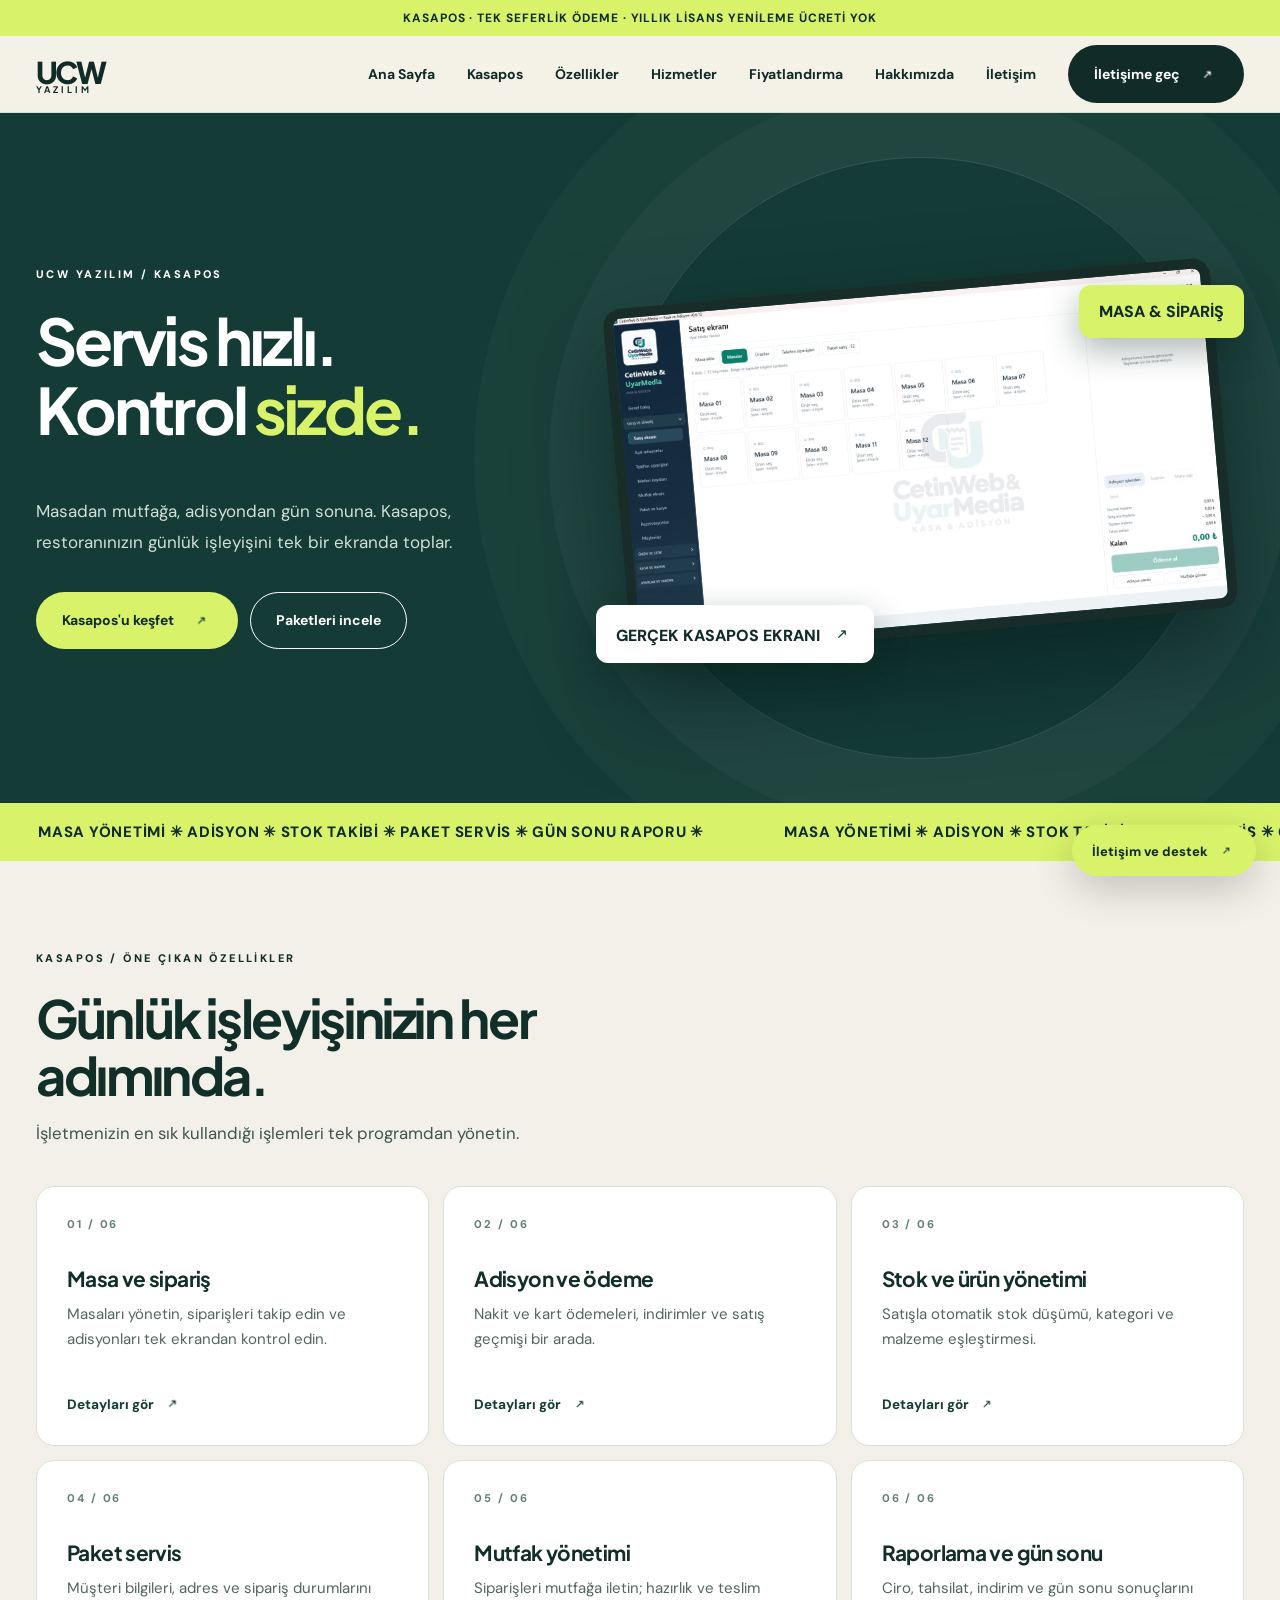
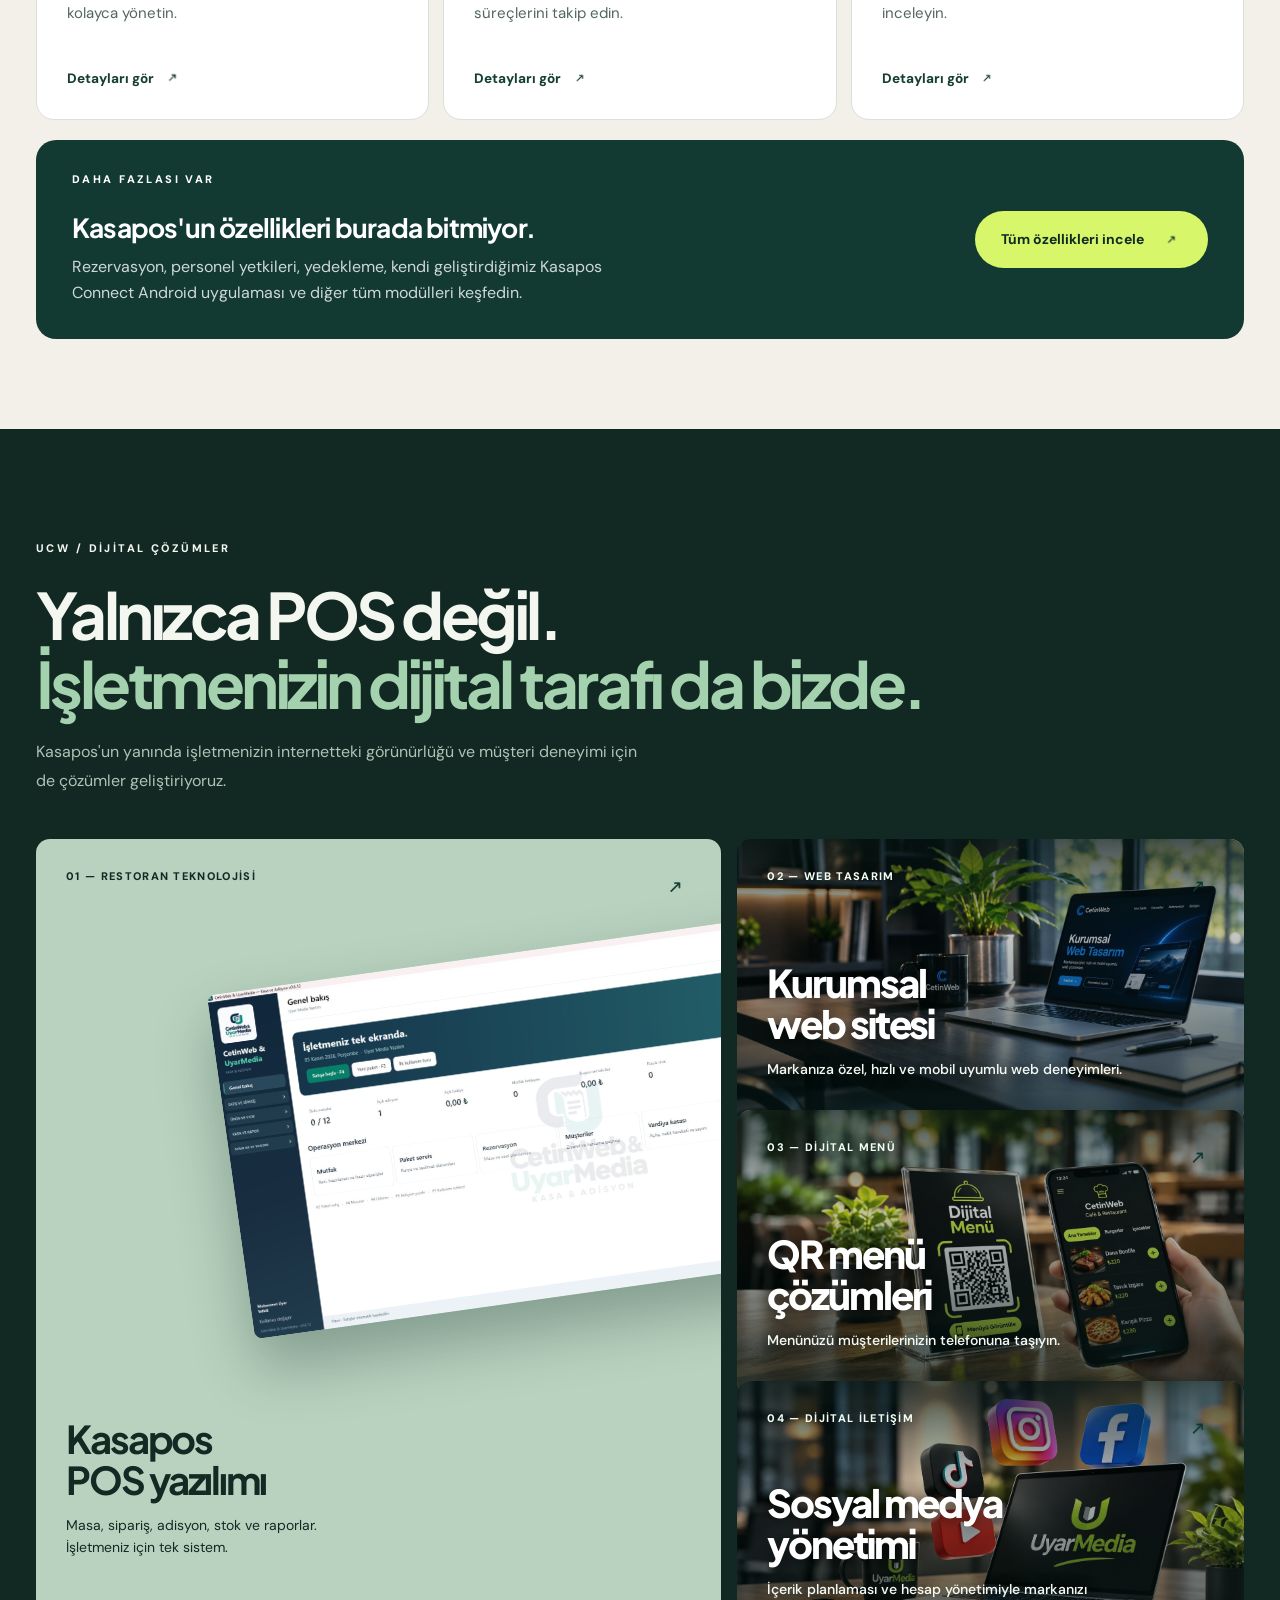
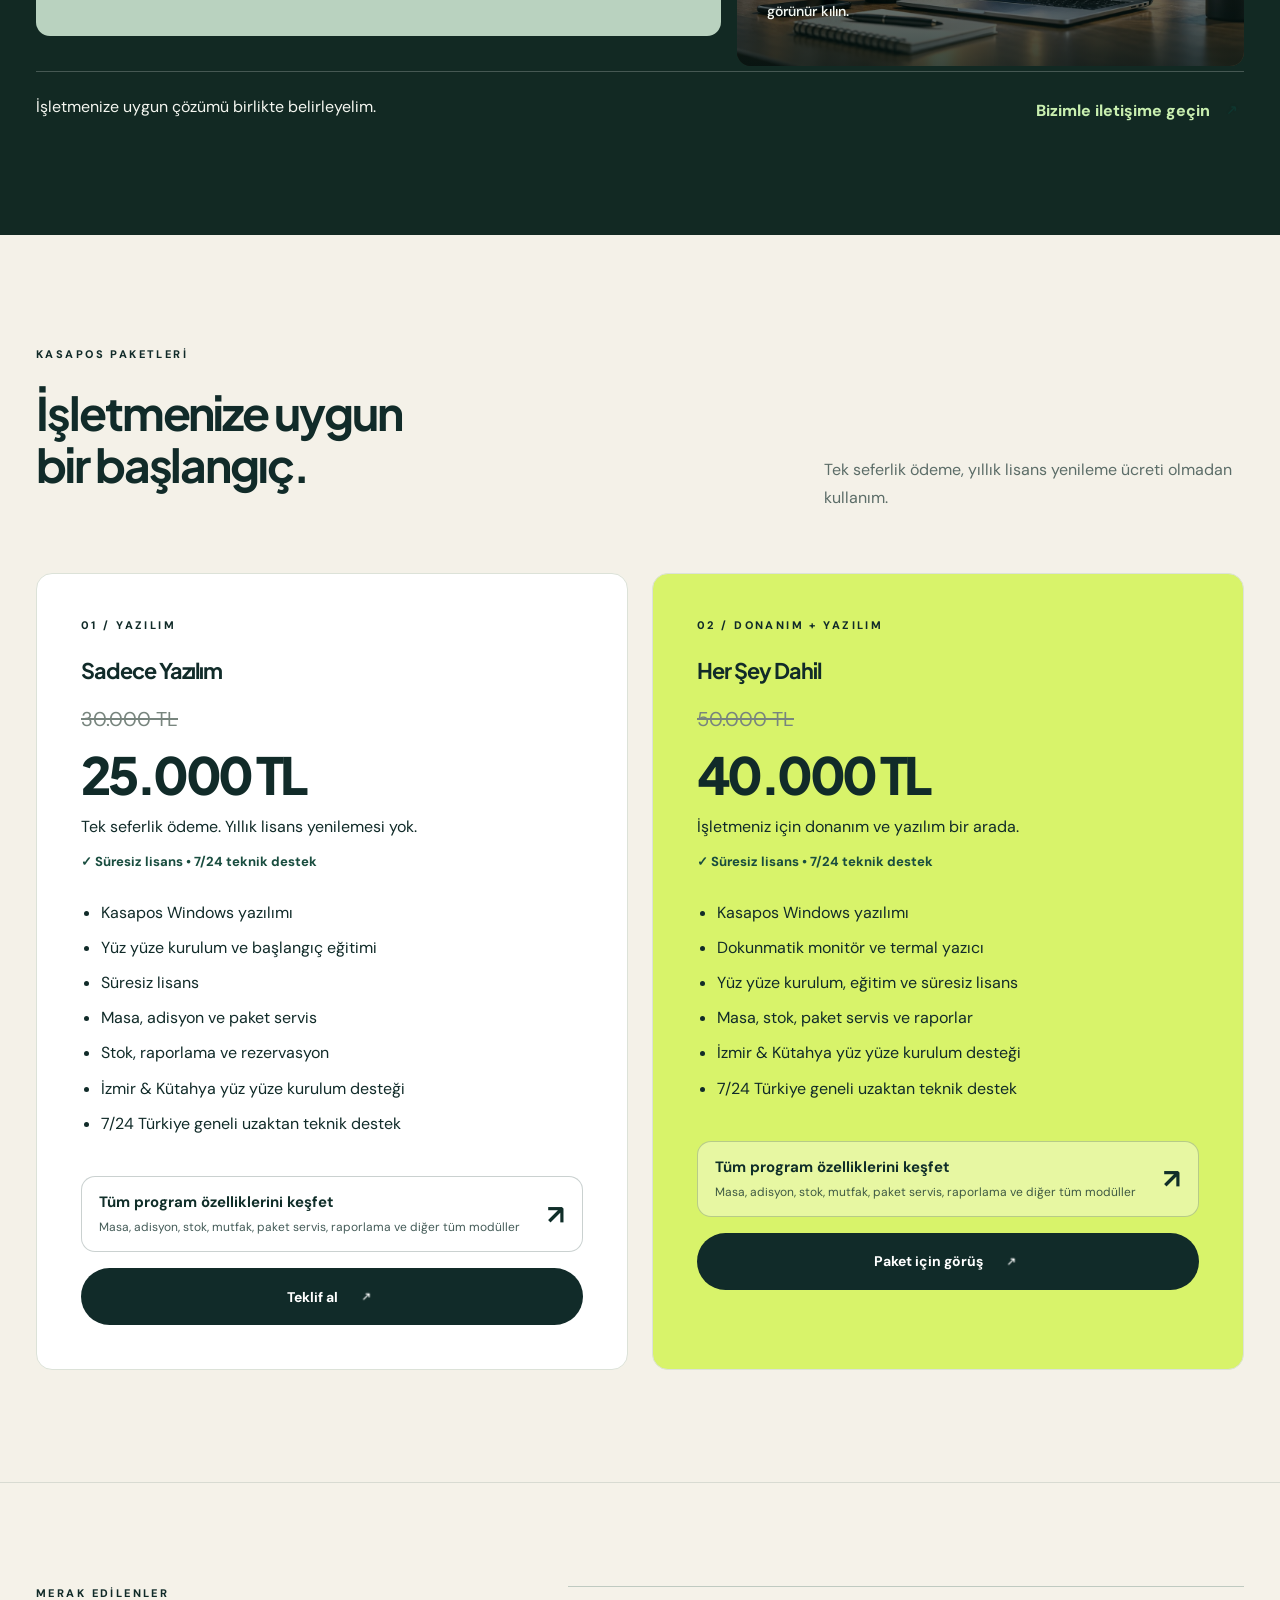
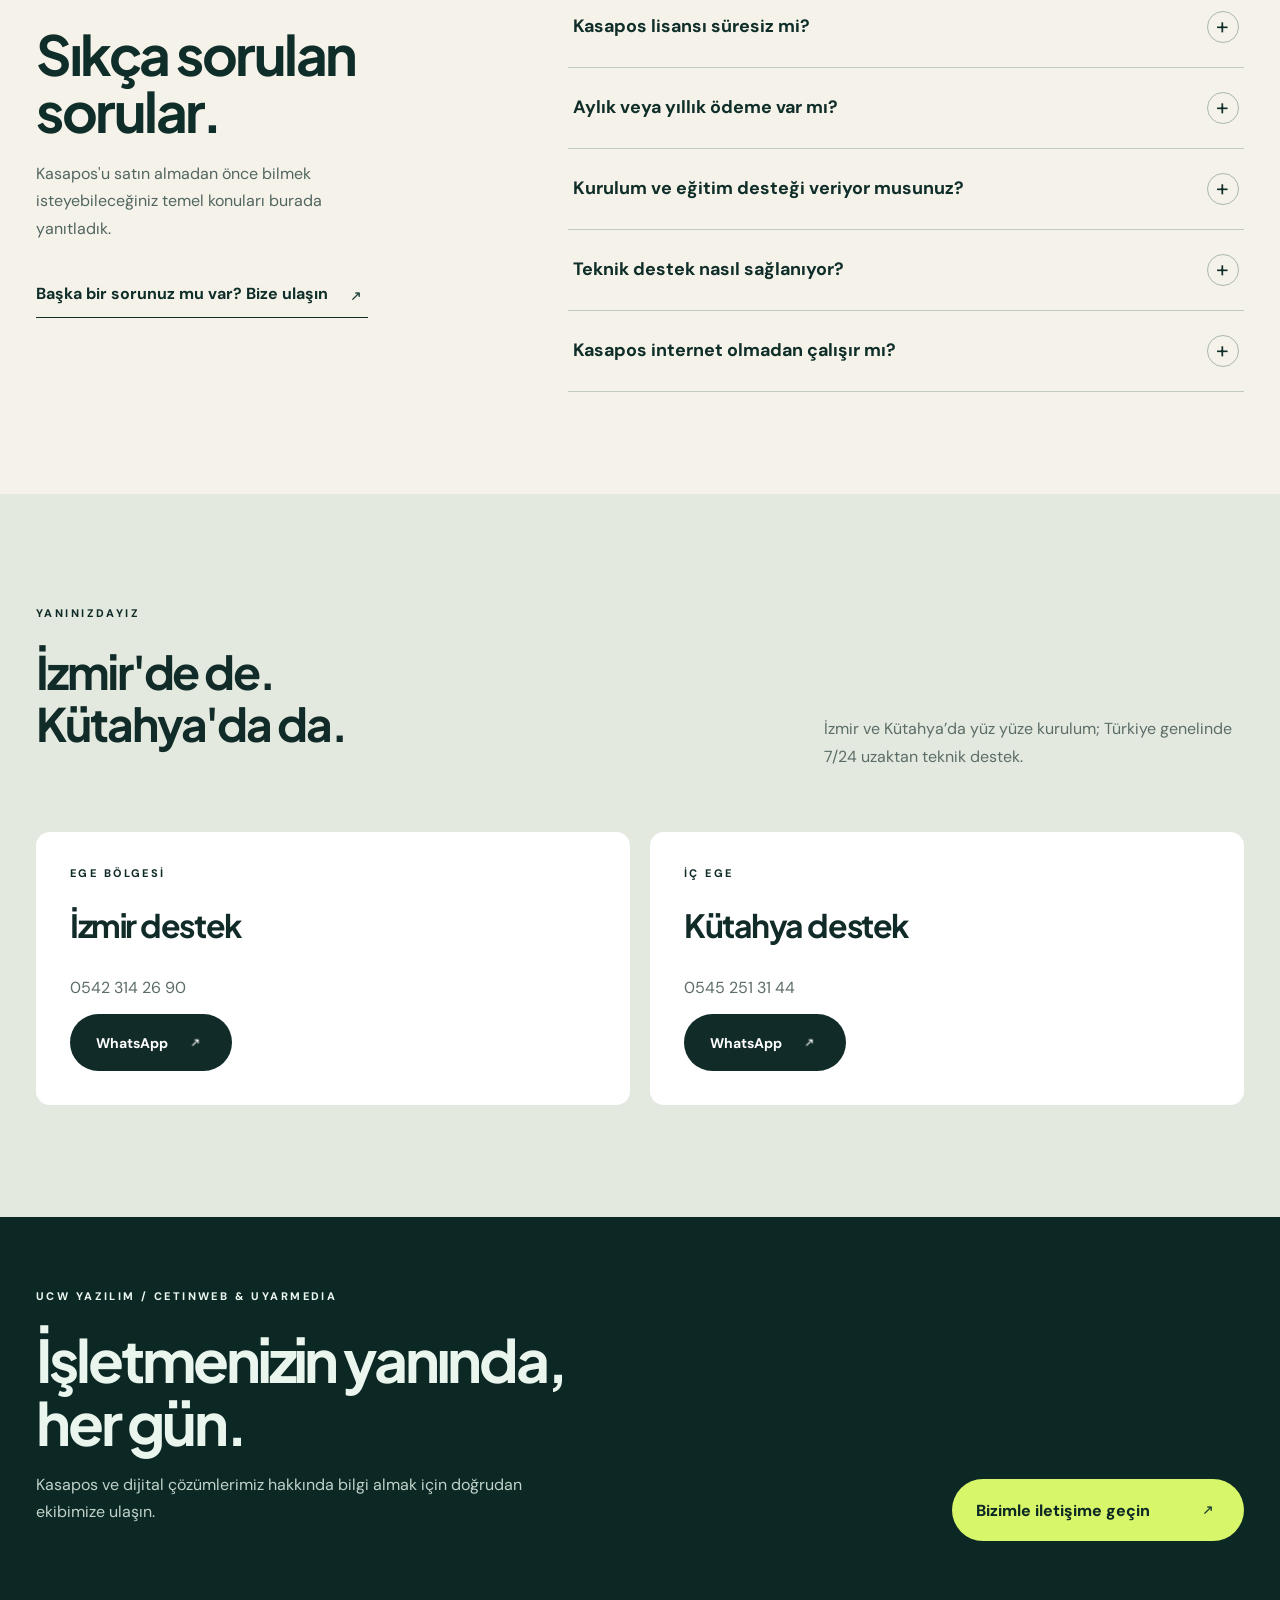
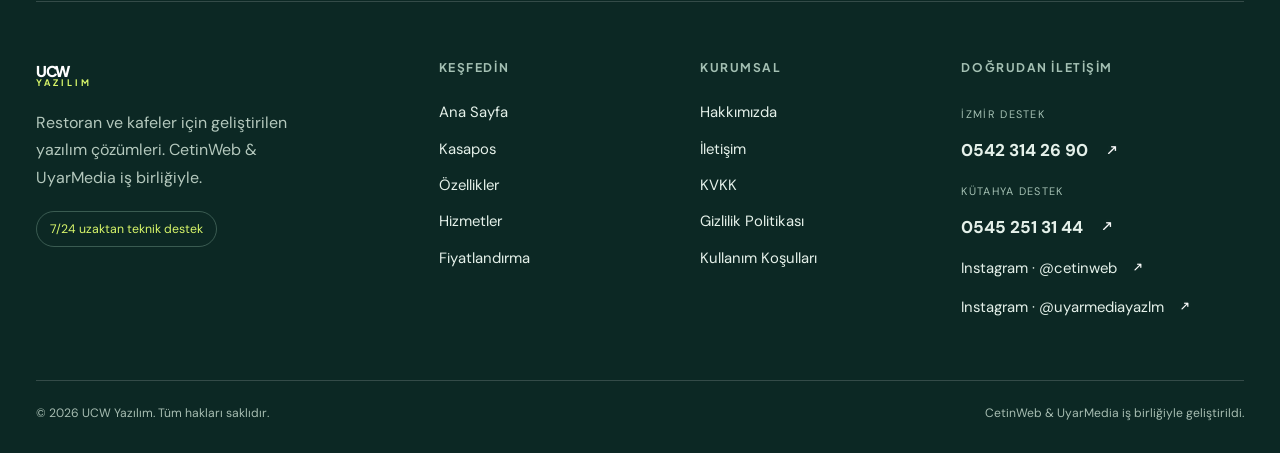
==== commit e76e5d3a: "Add files via upload" ====
--- a/index.html
+++ b/index.html
@@ -1,3 +1,3 @@
 <!DOCTYPE html>
 
-<html lang="tr"><head><meta charset="utf-8"/><meta content="width=device-width,initial-scale=1" name="viewport"/><meta content="#143b35" name="theme-color"/><title>Kasapos Restoran Otomasyonu | UCW Yazılım</title><meta content="UCW Yazılım Kasapos restoran otomasyon programı, fiyatlar ve teknik destek." name="description"/><link href="style.css" rel="stylesheet"/><link href="/favicon.ico" rel="icon" type="image/x-icon"/><link href="/favicon.png" rel="icon" type="image/png"/><link href="/apple-touch-icon.png" rel="apple-touch-icon" type="image/png"/><link href="https://ucwyazilim.com.tr/" rel="canonical"/><meta content="website" property="og:type"/><meta content="tr_TR" property="og:locale"/><meta content="UCW Yazılım" property="og:site_name"/><meta content="Kasapos Restoran Otomasyonu | UCW Yazılım" property="og:title"/><meta content="UCW Yazılım Kasapos restoran otomasyon programı, fiyatlar ve teknik destek." property="og:description"/><meta content="https://ucwyazilim.com.tr/" property="og:url"/><meta content="https://ucwyazilim.com.tr/assets/satis-ekrani.jpg" property="og:image"/><meta content="summary_large_image" name="twitter:card"/><script type="application/ld+json">{"@context": "https://schema.org", "@type": "Organization", "name": "UCW Yazılım", "url": "https://ucwyazilim.com.tr/", "logo": "https://ucwyazilim.com.tr/favicon.png", "sameAs": ["https://www.instagram.com/cetinweb/", "https://www.instagram.com/uyarmediayazlm/"], "contactPoint": [{"@type": "ContactPoint", "telephone": "+90-542-314-26-90", "contactType": "customer support", "areaServed": "TR", "availableLanguage": "Turkish"}, {"@type": "ContactPoint", "telephone": "+90-545-251-31-44", "contactType": "customer support", "areaServed": "TR", "availableLanguage": "Turkish"}]}</script></head><body><div class="announcement">KASAPOS · TEK SEFERLİK ÖDEME · YILLIK LİSANS YENİLEME ÜCRETİ YOK</div><header class="nav"><div class="wrap nav-inner"><a class="brand" href="index.html">UCW<small>YAZILIM</small></a><nav class="links" id="main-nav"><a href="index.html">Ana Sayfa</a><a href="kasapos.html">Kasapos</a><a href="ozellikler.html">Özellikler</a><a href="urunler.html">Hizmetler</a><a href="fiyatlandirma.html">Fiyatlandırma</a><a href="hakkimizda.html">Hakkımızda</a><a href="iletisim.html">İletişim</a><a class="btn btn-dark" href="iletisim.html">İletişime geç <span aria-hidden="true" class="ucw-arrow"></span></a></nav><button aria-controls="main-nav" aria-expanded="false" aria-label="Menüyü aç" class="hamb"><span></span><span></span><span></span></button></div></header><main><section class="hero"><div class="wrap hero-grid"><div class="reveal"><span class="eyebrow">UCW YAZILIM / KASAPOS</span><h1>Servis hızlı.<br/>Kontrol <em>sizde.</em></h1><p>Masadan mutfağa, adisyondan gün sonuna. Kasapos, restoranınızın günlük işleyişini tek bir ekranda toplar.</p><div class="actions"><a class="btn btn-lime" href="kasapos.html">Kasapos'u keşfet <span aria-hidden="true" class="ucw-arrow"></span></a><a class="btn btn-outline" href="fiyatlandirma.html">Paketleri incele</a></div></div><div class="hero-visual"><img alt="Gerçek Kasapos satış ekranı" class="main-shot" src="assets/satis-ekrani.jpg"/><div class="floating-tag tag-a">MASA &amp; SİPARİŞ</div><div class="floating-tag tag-b">GERÇEK KASAPOS EKRANI <span aria-hidden="true" class="ucw-arrow"></span></div></div></div></section><div class="strip"><div class="ticker"><span>MASA YÖNETİMİ ✳ ADİSYON ✳ STOK TAKİBİ ✳ PAKET SERVİS ✳ GÜN SONU RAPORU ✳ </span><span>MASA YÖNETİMİ ✳ ADİSYON ✳ STOK TAKİBİ ✳ PAKET SERVİS ✳ GÜN SONU RAPORU ✳ </span><span>MASA YÖNETİMİ ✳ ADİSYON ✳ STOK TAKİBİ ✳ PAKET SERVİS ✳ GÜN SONU RAPORU ✳ </span><span>MASA YÖNETİMİ ✳ ADİSYON ✳ STOK TAKİBİ ✳ PAKET SERVİS ✳ GÜN SONU RAPORU ✳ </span></div></div><section class="section v10-modules" id="tum-ozellikler"><div class="wrap"><div class="v11-intro reveal"><span class="eyebrow">KASAPOS / ÖNE ÇIKAN ÖZELLİKLER</span><h2>Günlük işleyişinizin her adımında.</h2><p>İşletmenizin en sık kullandığı işlemleri tek programdan yönetin.</p></div><div class="v11-feature-grid"><article class="v11-feature reveal"><span class="v11-feature-num">01 / 06</span><h3>Masa ve sipariş</h3><p>Masaları yönetin, siparişleri takip edin ve adisyonları tek ekrandan kontrol edin.</p><a aria-label="Masa ve sipariş hakkında daha fazla bilgi" href="ozellikler.html">Detayları gör <span aria-hidden="true"><span aria-hidden="true" class="ucw-arrow"></span></span></a></article><article class="v11-feature reveal"><span class="v11-feature-num">02 / 06</span><h3>Adisyon ve ödeme</h3><p>Nakit ve kart ödemeleri, indirimler ve satış geçmişi bir arada.</p><a aria-label="Adisyon ve ödeme hakkında daha fazla bilgi" href="ozellikler.html">Detayları gör <span aria-hidden="true"><span aria-hidden="true" class="ucw-arrow"></span></span></a></article><article class="v11-feature reveal"><span class="v11-feature-num">03 / 06</span><h3>Stok ve ürün yönetimi</h3><p>Satışla otomatik stok düşümü, kategori ve malzeme eşleştirmesi.</p><a aria-label="Stok ve ürün yönetimi hakkında daha fazla bilgi" href="ozellikler.html">Detayları gör <span aria-hidden="true"><span aria-hidden="true" class="ucw-arrow"></span></span></a></article><article class="v11-feature reveal"><span class="v11-feature-num">04 / 06</span><h3>Paket servis</h3><p>Müşteri bilgileri, adres ve sipariş durumlarını kolayca yönetin.</p><a aria-label="Paket servis hakkında daha fazla bilgi" href="ozellikler.html">Detayları gör <span aria-hidden="true"><span aria-hidden="true" class="ucw-arrow"></span></span></a></article><article class="v11-feature reveal"><span class="v11-feature-num">05 / 06</span><h3>Mutfak yönetimi</h3><p>Siparişleri mutfağa iletin; hazırlık ve teslim süreçlerini takip edin.</p><a aria-label="Mutfak yönetimi hakkında daha fazla bilgi" href="ozellikler.html">Detayları gör <span aria-hidden="true"><span aria-hidden="true" class="ucw-arrow"></span></span></a></article><article class="v11-feature reveal"><span class="v11-feature-num">06 / 06</span><h3>Raporlama ve gün sonu</h3><p>Ciro, tahsilat, indirim ve gün sonu sonuçlarını inceleyin.</p><a aria-label="Raporlama ve gün sonu hakkında daha fazla bilgi" href="ozellikler.html">Detayları gör <span aria-hidden="true"><span aria-hidden="true" class="ucw-arrow"></span></span></a></article></div><div class="v11-more reveal"><div><span class="eyebrow">DAHA FAZLASI VAR</span><h3>Kasapos'un özellikleri burada bitmiyor.</h3><p>Rezervasyon, personel yetkileri, yedekleme, kendi geliştirdiğimiz Kasapos Connect Android uygulaması ve diğer tüm modülleri keşfedin.</p></div><a class="btn btn-dark" href="ozellikler.html">Tüm özellikleri incele <span aria-hidden="true"><span aria-hidden="true" class="ucw-arrow"></span></span></a></div></div></section><section class="section services-editorial" id="hizmetler"><div class="wrap"><div class="services-heading reveal"><span class="eyebrow">UCW / DİJİTAL ÇÖZÜMLER</span><h2>Yalnızca POS değil.<br/><em>İşletmenizin dijital tarafı da bizde.</em></h2><p>Kasapos'un yanında işletmenizin internetteki görünürlüğü ve müşteri deneyimi için de çözümler geliştiriyoruz.</p></div><div class="service-editorial-grid"><a class="service-tile tile-primary reveal" href="kasapos.html"><span class="tile-top">01 — RESTORAN TEKNOLOJİSİ <b><span aria-hidden="true" class="ucw-arrow"></span></b></span><div class="tile-copy"><h3>Kasapos<br/>POS yazılımı</h3><p>Masa, sipariş, adisyon, stok ve raporlar. İşletmeniz için tek sistem.</p></div><img alt="Kasapos genel bakış" loading="lazy" src="assets/genel-bakis.jpg"/></a><a class="service-tile tile-web reveal" href="urunler.html"><img alt="CetinWeb kurumsal web tasarım çalışma ortamı" class="service-photo" decoding="async" loading="lazy" src="assets/web-tasarim.webp"/><span class="tile-top">02 — WEB TASARIM <b><span aria-hidden="true" class="ucw-arrow"></span></b></span><div class="tile-copy"><h3>Kurumsal<br/>web sitesi</h3><p>Markanıza özel, hızlı ve mobil uyumlu web deneyimleri.</p></div></a><a class="service-tile tile-qr reveal" href="urunler.html"><img alt="Restoranda CetinWeb dijital QR menü uygulaması" class="service-photo" decoding="async" loading="lazy" src="assets/qr-menu.webp"/><span class="tile-top">03 — DİJİTAL MENÜ <b><span aria-hidden="true" class="ucw-arrow"></span></b></span><div class="tile-copy"><h3>QR menü<br/>çözümleri</h3><p>Menünüzü müşterilerinizin telefonuna taşıyın.</p></div></a><a class="service-tile tile-social reveal" href="urunler.html"><img alt="UyarMedia sosyal medya yönetimi çalışma ortamı" class="service-photo" decoding="async" loading="lazy" src="assets/sosyal-medya.webp"/><span class="tile-top">04 — DİJİTAL İLETİŞİM <b><span aria-hidden="true" class="ucw-arrow"></span></b></span><div class="tile-copy"><h3>Sosyal medya<br/>yönetimi</h3><p>İçerik planlaması ve hesap yönetimiyle markanızı görünür kılın.</p></div></a></div><div class="services-bottom reveal"><span>İşletmenize uygun çözümü birlikte belirleyelim.</span><a href="iletisim.html">Bizimle iletişime geçin <span aria-hidden="true" class="ucw-arrow"></span></a></div></div></section><section class="section" id="fiyatlar"><div class="wrap"><div class="section-heading reveal"><div><span class="eyebrow">KASAPOS PAKETLERİ</span><h2>İşletmenize uygun<br/>bir başlangıç.</h2></div><p>Tek seferlik ödeme, yıllık lisans yenileme ücreti olmadan kullanım.</p></div><div class="prices"><article class="price reveal"><span class="eyebrow">01 / YAZILIM</span><h3>Sadece Yazılım</h3><div class="old">30.000 TL</div><div class="now">25.000 TL</div><p>Tek seferlik ödeme. Yıllık lisans yenilemesi yok.</p><div class="v11-support-tag">✓  Süresiz lisans  •  7/24 teknik destek</div><ul><li>Kasapos Windows yazılımı</li><li>Yüz yüze kurulum ve başlangıç eğitimi</li><li>Süresiz lisans</li><li>Masa, adisyon ve paket servis</li><li>Stok, raporlama ve rezervasyon</li><li>İzmir &amp; Kütahya yüz yüze kurulum desteği</li><li>7/24 Türkiye geneli uzaktan teknik destek</li></ul><a class="btn btn-dark" href="https://wa.me/905452513144?text=Kasapos%20yazilim%20paketi%20hakkinda%20bilgi%20almak%20istiyorum">Teklif al <span aria-hidden="true" class="ucw-arrow"></span></a></article><article class="price featured reveal"><span class="eyebrow">02 / DONANIM + YAZILIM</span><h3>Her Şey Dahil</h3><div class="old">50.000 TL</div><div class="now">40.000 TL</div><p>İşletmeniz için donanım ve yazılım bir arada.</p><div class="v11-support-tag">✓  Süresiz lisans  •  7/24 teknik destek</div><ul><li>Kasapos Windows yazılımı</li><li>Dokunmatik monitör ve termal yazıcı</li><li>Yüz yüze kurulum, eğitim ve süresiz lisans</li><li>Masa, stok, paket servis ve raporlar</li><li>İzmir &amp; Kütahya yüz yüze kurulum desteği</li><li>7/24 Türkiye geneli uzaktan teknik destek</li></ul><a class="btn btn-dark" href="https://wa.me/905452513144?text=Kasapos%20her%20sey%20dahil%20paket%20hakkinda%20bilgi%20almak%20istiyorum">Paket için görüş <span aria-hidden="true" class="ucw-arrow"></span></a></article></div></div></section><section class="section faq-section" id="sikca-sorulan-sorular"><div class="wrap faq-layout"><div class="faq-intro reveal"><span class="eyebrow">MERAK EDİLENLER</span><h2>Sıkça sorulan<br/>sorular.</h2><p>Kasapos'u satın almadan önce bilmek isteyebileceğiniz temel konuları burada yanıtladık.</p><a class="faq-contact" href="iletisim.html">Başka bir sorunuz mu var? Bize ulaşın <span aria-hidden="true"><span aria-hidden="true" class="ucw-arrow"></span></span></a></div><div class="faq-items reveal"><details class="faq-item"><summary>Kasapos lisansı süresiz mi?<span aria-hidden="true" class="faq-toggle"></span></summary><div class="faq-answer">Evet. Kasapos, satın aldığınız bilgisayar için süresiz lisansla sunulur. Lisansınız için her yıl yenileme ücreti ödemezsiniz.</div></details><details class="faq-item"><summary>Aylık veya yıllık ödeme var mı?<span aria-hidden="true" class="faq-toggle"></span></summary><div class="faq-answer">Hayır. Kasapos paketlerinde yazılım lisansı için aylık abonelik veya yıllık lisans yenileme ücreti bulunmaz. Paket bedelini bir kez ödersiniz.</div></details><details class="faq-item"><summary>Kurulum ve eğitim desteği veriyor musunuz?<span aria-hidden="true" class="faq-toggle"></span></summary><div class="faq-answer">Evet. Her iki pakette de başlangıç eğitimi ve yüz yüze kurulum desteği bulunur. İzmir ve Kütahya'daki kurulumlar için ekibimizle iletişime geçebilirsiniz.</div></details><details class="faq-item"><summary>Teknik destek nasıl sağlanıyor?<span aria-hidden="true" class="faq-toggle"></span></summary><div class="faq-answer">İzmir ve Kütahya destek hatlarımız üzerinden bize ulaşabilirsiniz. Türkiye genelinde 7/24 uzaktan teknik destek sunuyoruz.</div></details><details class="faq-item"><summary>Kasapos internet olmadan çalışır mı?<span aria-hidden="true" class="faq-toggle"></span></summary><div class="faq-answer">Evet. Kasapos yerel veritabanıyla çalışır; masa, sipariş, adisyon, satış ve stok işlemleri için Wi-Fi veya internet bağlantısı gerekmez. Yalnızca kendi geliştirdiğimiz Kasapos Connect Android uygulamasını kasa programına bağlarken telefon ile bilgisayarın aynı Wi-Fi ağına bağlı olması gerekir. Uzaktan teknik destek için ayrıca internet bağlantısı gerekebilir.</div></details></div></div></section><section class="section support"><div class="wrap"><div class="section-heading reveal"><div><span class="eyebrow">YANINIZDAYIZ</span><h2>İzmir'de de.<br/>Kütahya'da da.</h2></div><p>İzmir ve Kütahya’da yüz yüze kurulum; Türkiye genelinde 7/24 uzaktan teknik destek.</p></div><div class="support-grid"><div class="support-card reveal"><span class="eyebrow">EGE BÖLGESİ</span><h3>İzmir destek</h3><p>0542 314 26 90</p><a class="btn btn-dark" href="https://wa.me/905423142690">WhatsApp <span aria-hidden="true" class="ucw-arrow"></span></a></div><div class="support-card reveal"><span class="eyebrow">İÇ EGE</span><h3>Kütahya destek</h3><p>0545 251 31 44</p><a class="btn btn-dark" href="https://wa.me/905452513144">WhatsApp <span aria-hidden="true" class="ucw-arrow"></span></a></div></div></div></section></main><footer class="footer v11-footer"><div class="wrap"><div class="v11-footer-top"><div><span class="eyebrow">UCW YAZILIM / CETINWEB &amp; UYARMEDIA</span><h2>İşletmenizin yanında,<br/>her gün.</h2><p>Kasapos ve dijital çözümlerimiz hakkında bilgi almak için doğrudan ekibimize ulaşın.</p></div><a class="v11-footer-cta" href="iletisim.html">Bizimle iletişime geçin <span><span aria-hidden="true" class="ucw-arrow"></span></span></a></div><div class="v11-footer-grid"><div class="v11-footer-brand"><a class="brand" href="index.html">UCW<small>YAZILIM</small></a><p>Restoran ve kafeler için geliştirilen yazılım çözümleri. CetinWeb &amp; UyarMedia iş birliğiyle.</p><span class="v11-footer-pill">7/24 uzaktan teknik destek</span></div><div><h3>Keşfedin</h3><a href="index.html">Ana Sayfa</a><a href="kasapos.html">Kasapos</a><a href="ozellikler.html">Özellikler</a><a href="urunler.html">Hizmetler</a><a href="fiyatlandirma.html">Fiyatlandırma</a></div><div><h3>Kurumsal</h3><a href="hakkimizda.html">Hakkımızda</a><a href="iletisim.html">İletişim</a><a href="kvkk.html">KVKK</a><a href="gizlilik.html">Gizlilik Politikası</a><a href="kullanim.html">Kullanım Koşulları</a></div><div><h3>Doğrudan iletişim</h3><span class="v11-contact-label">İZMİR DESTEK</span><a class="v11-phone" href="tel:+905423142690">0542 314 26 90 <span aria-hidden="true" class="ucw-arrow"></span></a><span class="v11-contact-label">KÜTAHYA DESTEK</span><a class="v11-phone" href="tel:+905452513144">0545 251 31 44 <span aria-hidden="true" class="ucw-arrow"></span></a><a href="https://instagram.com/cetinweb" rel="noopener" target="_blank">Instagram · @cetinweb <span aria-hidden="true" class="ucw-arrow"></span></a><a href="https://instagram.com/uyarmediayazlm" rel="noopener" target="_blank">Instagram · @uyarmediayazlm <span aria-hidden="true" class="ucw-arrow"></span></a></div></div><div class="v11-footer-bottom"><span>© 2026 UCW Yazılım. Tüm hakları saklıdır.</span><span>CetinWeb &amp; UyarMedia iş birliğiyle geliştirildi.</span></div></div></footer><a aria-label="İletişim ve sosyal medya hesaplarımız" class="wa-float" href="iletisim.html">İletişim ve destek <span aria-hidden="true" class="ucw-arrow"></span></a><script src="script.js"></script></body></html>+<html lang="tr"><head><meta charset="utf-8"/><meta content="width=device-width,initial-scale=1" name="viewport"/><meta content="#143b35" name="theme-color"/><title>Kasapos Restoran Otomasyonu | UCW Yazılım</title><meta content="UCW Yazılım Kasapos restoran otomasyon programı, fiyatlar ve teknik destek." name="description"/><link href="style.css" rel="stylesheet"/><link href="/favicon.ico" rel="icon" type="image/x-icon"/><link href="/favicon.png" rel="icon" type="image/png"/><link href="/apple-touch-icon.png" rel="apple-touch-icon" type="image/png"/><link href="https://ucwyazilim.com.tr/" rel="canonical"/><meta content="website" property="og:type"/><meta content="tr_TR" property="og:locale"/><meta content="UCW Yazılım" property="og:site_name"/><meta content="Kasapos Restoran Otomasyonu | UCW Yazılım" property="og:title"/><meta content="UCW Yazılım Kasapos restoran otomasyon programı, fiyatlar ve teknik destek." property="og:description"/><meta content="https://ucwyazilim.com.tr/" property="og:url"/><meta content="https://ucwyazilim.com.tr/assets/satis-ekrani.jpg" property="og:image"/><meta content="summary_large_image" name="twitter:card"/><script type="application/ld+json">{"@context": "https://schema.org", "@type": "Organization", "name": "UCW Yazılım", "url": "https://ucwyazilim.com.tr/", "logo": "https://ucwyazilim.com.tr/favicon.png", "sameAs": ["https://www.instagram.com/cetinweb/", "https://www.instagram.com/uyarmediayazlm/"], "contactPoint": [{"@type": "ContactPoint", "telephone": "+90-542-314-26-90", "contactType": "customer support", "areaServed": "TR", "availableLanguage": "Turkish"}, {"@type": "ContactPoint", "telephone": "+90-545-251-31-44", "contactType": "customer support", "areaServed": "TR", "availableLanguage": "Turkish"}]}</script></head><body><div class="announcement">KASAPOS · TEK SEFERLİK ÖDEME · YILLIK LİSANS YENİLEME ÜCRETİ YOK</div><header class="nav"><div class="wrap nav-inner"><a class="brand" href="index.html">UCW<small>YAZILIM</small></a><nav class="links" id="main-nav"><a href="index.html">Ana Sayfa</a><a href="kasapos.html">Kasapos</a><a href="ozellikler.html">Özellikler</a><a href="urunler.html">Hizmetler</a><a href="fiyatlandirma.html">Fiyatlandırma</a><a href="hakkimizda.html">Hakkımızda</a><a href="iletisim.html">İletişim</a><a class="btn btn-dark" href="iletisim.html">İletişime geç <span aria-hidden="true" class="ucw-arrow"></span></a></nav><button aria-controls="main-nav" aria-expanded="false" aria-label="Menüyü aç" class="hamb"><span></span><span></span><span></span></button></div></header><main><section class="hero"><div class="wrap hero-grid"><div class="reveal"><span class="eyebrow">UCW YAZILIM / KASAPOS</span><h1>Servis hızlı.<br/>Kontrol <em>sizde.</em></h1><p>Masadan mutfağa, adisyondan gün sonuna. Kasapos, restoranınızın günlük işleyişini tek bir ekranda toplar.</p><div class="actions"><a class="btn btn-lime" href="kasapos.html">Kasapos'u keşfet <span aria-hidden="true" class="ucw-arrow"></span></a><a class="btn btn-outline" href="fiyatlandirma.html">Paketleri incele</a></div></div><div class="hero-visual"><img alt="Gerçek Kasapos satış ekranı" class="main-shot" src="assets/satis-ekrani.jpg"/><div class="floating-tag tag-a">MASA &amp; SİPARİŞ</div><div class="floating-tag tag-b">GERÇEK KASAPOS EKRANI <span aria-hidden="true" class="ucw-arrow"></span></div></div></div></section><div class="strip"><div class="ticker"><span>MASA YÖNETİMİ ✳ ADİSYON ✳ STOK TAKİBİ ✳ PAKET SERVİS ✳ GÜN SONU RAPORU ✳ </span><span>MASA YÖNETİMİ ✳ ADİSYON ✳ STOK TAKİBİ ✳ PAKET SERVİS ✳ GÜN SONU RAPORU ✳ </span><span>MASA YÖNETİMİ ✳ ADİSYON ✳ STOK TAKİBİ ✳ PAKET SERVİS ✳ GÜN SONU RAPORU ✳ </span><span>MASA YÖNETİMİ ✳ ADİSYON ✳ STOK TAKİBİ ✳ PAKET SERVİS ✳ GÜN SONU RAPORU ✳ </span></div></div><section class="section v10-modules" id="tum-ozellikler"><div class="wrap"><div class="v11-intro reveal"><span class="eyebrow">KASAPOS / ÖNE ÇIKAN ÖZELLİKLER</span><h2>Günlük işleyişinizin her adımında.</h2><p>İşletmenizin en sık kullandığı işlemleri tek programdan yönetin.</p></div><div class="v11-feature-grid"><article class="v11-feature reveal"><span class="v11-feature-num">01 / 06</span><h3>Masa ve sipariş</h3><p>Masaları yönetin, siparişleri takip edin ve adisyonları tek ekrandan kontrol edin.</p><a aria-label="Masa ve sipariş hakkında daha fazla bilgi" href="ozellikler.html">Detayları gör <span aria-hidden="true"><span aria-hidden="true" class="ucw-arrow"></span></span></a></article><article class="v11-feature reveal"><span class="v11-feature-num">02 / 06</span><h3>Adisyon ve ödeme</h3><p>Nakit ve kart ödemeleri, indirimler ve satış geçmişi bir arada.</p><a aria-label="Adisyon ve ödeme hakkında daha fazla bilgi" href="ozellikler.html">Detayları gör <span aria-hidden="true"><span aria-hidden="true" class="ucw-arrow"></span></span></a></article><article class="v11-feature reveal"><span class="v11-feature-num">03 / 06</span><h3>Stok ve ürün yönetimi</h3><p>Satışla otomatik stok düşümü, kategori ve malzeme eşleştirmesi.</p><a aria-label="Stok ve ürün yönetimi hakkında daha fazla bilgi" href="ozellikler.html">Detayları gör <span aria-hidden="true"><span aria-hidden="true" class="ucw-arrow"></span></span></a></article><article class="v11-feature reveal"><span class="v11-feature-num">04 / 06</span><h3>Paket servis</h3><p>Müşteri bilgileri, adres ve sipariş durumlarını kolayca yönetin.</p><a aria-label="Paket servis hakkında daha fazla bilgi" href="ozellikler.html">Detayları gör <span aria-hidden="true"><span aria-hidden="true" class="ucw-arrow"></span></span></a></article><article class="v11-feature reveal"><span class="v11-feature-num">05 / 06</span><h3>Mutfak yönetimi</h3><p>Siparişleri mutfağa iletin; hazırlık ve teslim süreçlerini takip edin.</p><a aria-label="Mutfak yönetimi hakkında daha fazla bilgi" href="ozellikler.html">Detayları gör <span aria-hidden="true"><span aria-hidden="true" class="ucw-arrow"></span></span></a></article><article class="v11-feature reveal"><span class="v11-feature-num">06 / 06</span><h3>Raporlama ve gün sonu</h3><p>Ciro, tahsilat, indirim ve gün sonu sonuçlarını inceleyin.</p><a aria-label="Raporlama ve gün sonu hakkında daha fazla bilgi" href="ozellikler.html">Detayları gör <span aria-hidden="true"><span aria-hidden="true" class="ucw-arrow"></span></span></a></article></div><div class="v11-more reveal"><div><span class="eyebrow">DAHA FAZLASI VAR</span><h3>Kasapos'un özellikleri burada bitmiyor.</h3><p>Rezervasyon, personel yetkileri, yedekleme, kendi geliştirdiğimiz Kasapos Connect Android uygulaması ve diğer tüm modülleri keşfedin.</p></div><a class="btn btn-dark" href="ozellikler.html">Tüm özellikleri incele <span aria-hidden="true"><span aria-hidden="true" class="ucw-arrow"></span></span></a></div></div></section><section class="section services-editorial" id="hizmetler"><div class="wrap"><div class="services-heading reveal"><span class="eyebrow">UCW / DİJİTAL ÇÖZÜMLER</span><h2>Yalnızca POS değil.<br/><em>İşletmenizin dijital tarafı da bizde.</em></h2><p>Kasapos'un yanında işletmenizin internetteki görünürlüğü ve müşteri deneyimi için de çözümler geliştiriyoruz.</p></div><div class="service-editorial-grid"><a class="service-tile tile-primary reveal" href="kasapos.html"><span class="tile-top">01 — RESTORAN TEKNOLOJİSİ <b><span aria-hidden="true" class="ucw-arrow"></span></b></span><div class="tile-copy"><h3>Kasapos<br/>POS yazılımı</h3><p>Masa, sipariş, adisyon, stok ve raporlar. İşletmeniz için tek sistem.</p></div><img alt="Kasapos genel bakış" loading="lazy" src="assets/genel-bakis.jpg"/></a><a class="service-tile tile-web reveal" href="urunler.html"><img alt="CetinWeb kurumsal web tasarım çalışma ortamı" class="service-photo" decoding="async" loading="lazy" src="assets/web-tasarim.webp"/><span class="tile-top">02 — WEB TASARIM <b><span aria-hidden="true" class="ucw-arrow"></span></b></span><div class="tile-copy"><h3>Kurumsal<br/>web sitesi</h3><p>Markanıza özel, hızlı ve mobil uyumlu web deneyimleri.</p></div></a><a class="service-tile tile-qr reveal" href="urunler.html"><img alt="Restoranda CetinWeb dijital QR menü uygulaması" class="service-photo" decoding="async" loading="lazy" src="assets/qr-menu.webp"/><span class="tile-top">03 — DİJİTAL MENÜ <b><span aria-hidden="true" class="ucw-arrow"></span></b></span><div class="tile-copy"><h3>QR menü<br/>çözümleri</h3><p>Menünüzü müşterilerinizin telefonuna taşıyın.</p></div></a><a class="service-tile tile-social reveal" href="urunler.html"><img alt="UyarMedia sosyal medya yönetimi çalışma ortamı" class="service-photo" decoding="async" loading="lazy" src="assets/sosyal-medya.webp"/><span class="tile-top">04 — DİJİTAL İLETİŞİM <b><span aria-hidden="true" class="ucw-arrow"></span></b></span><div class="tile-copy"><h3>Sosyal medya<br/>yönetimi</h3><p>İçerik planlaması ve hesap yönetimiyle markanızı görünür kılın.</p></div></a></div><div class="services-bottom reveal"><span>İşletmenize uygun çözümü birlikte belirleyelim.</span><a href="iletisim.html">Bizimle iletişime geçin <span aria-hidden="true" class="ucw-arrow"></span></a></div></div></section><section class="section" id="fiyatlar"><div class="wrap"><div class="section-heading reveal"><div><span class="eyebrow">KASAPOS PAKETLERİ</span><h2>İşletmenize uygun<br/>bir başlangıç.</h2></div><p>Tek seferlik ödeme, yıllık lisans yenileme ücreti olmadan kullanım.</p></div><div class="prices"><article class="price reveal"><span class="eyebrow">01 / YAZILIM</span><h3>Sadece Yazılım</h3><div class="old">30.000 TL</div><div class="now">25.000 TL</div><p>Tek seferlik ödeme. Yıllık lisans yenilemesi yok.</p><div class="v11-support-tag">✓  Süresiz lisans  •  7/24 teknik destek</div><ul><li>Kasapos Windows yazılımı</li><li>Yüz yüze kurulum ve başlangıç eğitimi</li><li>Süresiz lisans</li><li>Masa, adisyon ve paket servis</li><li>Stok, raporlama ve rezervasyon</li><li>İzmir &amp; Kütahya yüz yüze kurulum desteği</li><li>7/24 Türkiye geneli uzaktan teknik destek</li></ul><a class="ucw-all-features" href="ozellikler.html" aria-label="Kasapos programının tüm özelliklerini incele"><span><strong>Tüm program özelliklerini keşfet</strong><small>Masa, adisyon, stok, mutfak, paket servis, raporlama ve diğer tüm modüller</small></span><span class="ucw-feature-arrow" aria-hidden="true">↗</span></a><a class="btn btn-dark" href="https://wa.me/905452513144?text=Kasapos%20yazilim%20paketi%20hakkinda%20bilgi%20almak%20istiyorum">Teklif al <span aria-hidden="true" class="ucw-arrow"></span></a></article><article class="price featured reveal"><span class="eyebrow">02 / DONANIM + YAZILIM</span><h3>Her Şey Dahil</h3><div class="old">50.000 TL</div><div class="now">40.000 TL</div><p>İşletmeniz için donanım ve yazılım bir arada.</p><div class="v11-support-tag">✓  Süresiz lisans  •  7/24 teknik destek</div><ul><li>Kasapos Windows yazılımı</li><li>Dokunmatik monitör ve termal yazıcı</li><li>Yüz yüze kurulum, eğitim ve süresiz lisans</li><li>Masa, stok, paket servis ve raporlar</li><li>İzmir &amp; Kütahya yüz yüze kurulum desteği</li><li>7/24 Türkiye geneli uzaktan teknik destek</li></ul><a class="ucw-all-features" href="ozellikler.html" aria-label="Kasapos programının tüm özelliklerini incele"><span><strong>Tüm program özelliklerini keşfet</strong><small>Masa, adisyon, stok, mutfak, paket servis, raporlama ve diğer tüm modüller</small></span><span class="ucw-feature-arrow" aria-hidden="true">↗</span></a><a class="btn btn-dark" href="https://wa.me/905452513144?text=Kasapos%20her%20sey%20dahil%20paket%20hakkinda%20bilgi%20almak%20istiyorum">Paket için görüş <span aria-hidden="true" class="ucw-arrow"></span></a></article></div></div></section><section class="section faq-section" id="sikca-sorulan-sorular"><div class="wrap faq-layout"><div class="faq-intro reveal"><span class="eyebrow">MERAK EDİLENLER</span><h2>Sıkça sorulan<br/>sorular.</h2><p>Kasapos'u satın almadan önce bilmek isteyebileceğiniz temel konuları burada yanıtladık.</p><a class="faq-contact" href="iletisim.html">Başka bir sorunuz mu var? Bize ulaşın <span aria-hidden="true"><span aria-hidden="true" class="ucw-arrow"></span></span></a></div><div class="faq-items reveal"><details class="faq-item"><summary>Kasapos lisansı süresiz mi?<span aria-hidden="true" class="faq-toggle"></span></summary><div class="faq-answer">Evet. Kasapos, satın aldığınız bilgisayar için süresiz lisansla sunulur. Lisansınız için her yıl yenileme ücreti ödemezsiniz.</div></details><details class="faq-item"><summary>Aylık veya yıllık ödeme var mı?<span aria-hidden="true" class="faq-toggle"></span></summary><div class="faq-answer">Hayır. Kasapos paketlerinde yazılım lisansı için aylık abonelik veya yıllık lisans yenileme ücreti bulunmaz. Paket bedelini bir kez ödersiniz.</div></details><details class="faq-item"><summary>Kurulum ve eğitim desteği veriyor musunuz?<span aria-hidden="true" class="faq-toggle"></span></summary><div class="faq-answer">Evet. Her iki pakette de başlangıç eğitimi ve yüz yüze kurulum desteği bulunur. İzmir ve Kütahya'daki kurulumlar için ekibimizle iletişime geçebilirsiniz.</div></details><details class="faq-item"><summary>Teknik destek nasıl sağlanıyor?<span aria-hidden="true" class="faq-toggle"></span></summary><div class="faq-answer">İzmir ve Kütahya destek hatlarımız üzerinden bize ulaşabilirsiniz. Türkiye genelinde 7/24 uzaktan teknik destek sunuyoruz.</div></details><details class="faq-item"><summary>Kasapos internet olmadan çalışır mı?<span aria-hidden="true" class="faq-toggle"></span></summary><div class="faq-answer">Evet. Kasapos yerel veritabanıyla çalışır; masa, sipariş, adisyon, satış ve stok işlemleri için Wi-Fi veya internet bağlantısı gerekmez. Yalnızca kendi geliştirdiğimiz Kasapos Connect Android uygulamasını kasa programına bağlarken telefon ile bilgisayarın aynı Wi-Fi ağına bağlı olması gerekir. Uzaktan teknik destek için ayrıca internet bağlantısı gerekebilir.</div></details></div></div></section><section class="section support"><div class="wrap"><div class="section-heading reveal"><div><span class="eyebrow">YANINIZDAYIZ</span><h2>İzmir'de de.<br/>Kütahya'da da.</h2></div><p>İzmir ve Kütahya’da yüz yüze kurulum; Türkiye genelinde 7/24 uzaktan teknik destek.</p></div><div class="support-grid"><div class="support-card reveal"><span class="eyebrow">EGE BÖLGESİ</span><h3>İzmir destek</h3><p>0542 314 26 90</p><a class="btn btn-dark" href="https://wa.me/905423142690">WhatsApp <span aria-hidden="true" class="ucw-arrow"></span></a></div><div class="support-card reveal"><span class="eyebrow">İÇ EGE</span><h3>Kütahya destek</h3><p>0545 251 31 44</p><a class="btn btn-dark" href="https://wa.me/905452513144">WhatsApp <span aria-hidden="true" class="ucw-arrow"></span></a></div></div></div></section></main><footer class="footer v11-footer"><div class="wrap"><div class="v11-footer-top"><div><span class="eyebrow">UCW YAZILIM / CETINWEB &amp; UYARMEDIA</span><h2>İşletmenizin yanında,<br/>her gün.</h2><p>Kasapos ve dijital çözümlerimiz hakkında bilgi almak için doğrudan ekibimize ulaşın.</p></div><a class="v11-footer-cta" href="iletisim.html">Bizimle iletişime geçin <span><span aria-hidden="true" class="ucw-arrow"></span></span></a></div><div class="v11-footer-grid"><div class="v11-footer-brand"><a class="brand" href="index.html">UCW<small>YAZILIM</small></a><p>Restoran ve kafeler için geliştirilen yazılım çözümleri. CetinWeb &amp; UyarMedia iş birliğiyle.</p><span class="v11-footer-pill">7/24 uzaktan teknik destek</span></div><div><h3>Keşfedin</h3><a href="index.html">Ana Sayfa</a><a href="kasapos.html">Kasapos</a><a href="ozellikler.html">Özellikler</a><a href="urunler.html">Hizmetler</a><a href="fiyatlandirma.html">Fiyatlandırma</a></div><div><h3>Kurumsal</h3><a href="hakkimizda.html">Hakkımızda</a><a href="iletisim.html">İletişim</a><a href="kvkk.html">KVKK</a><a href="gizlilik.html">Gizlilik Politikası</a><a href="kullanim.html">Kullanım Koşulları</a></div><div><h3>Doğrudan iletişim</h3><span class="v11-contact-label">İZMİR DESTEK</span><a class="v11-phone" href="tel:+905423142690">0542 314 26 90 <span aria-hidden="true" class="ucw-arrow"></span></a><span class="v11-contact-label">KÜTAHYA DESTEK</span><a class="v11-phone" href="tel:+905452513144">0545 251 31 44 <span aria-hidden="true" class="ucw-arrow"></span></a><a href="https://instagram.com/cetinweb" rel="noopener" target="_blank">Instagram · @cetinweb <span aria-hidden="true" class="ucw-arrow"></span></a><a href="https://instagram.com/uyarmediayazlm" rel="noopener" target="_blank">Instagram · @uyarmediayazlm <span aria-hidden="true" class="ucw-arrow"></span></a></div></div><div class="v11-footer-bottom"><span>© 2026 UCW Yazılım. Tüm hakları saklıdır.</span><span>CetinWeb &amp; UyarMedia iş birliğiyle geliştirildi.</span></div></div></footer><a aria-label="İletişim ve sosyal medya hesaplarımız" class="wa-float" href="iletisim.html">İletişim ve destek <span aria-hidden="true" class="ucw-arrow"></span></a><script src="script.js"></script></body></html>
--- a/style.css
+++ b/style.css
@@ -86,3 +86,42 @@
 .service-tile.tile-web .tile-copy p,.service-tile.tile-qr .tile-copy p,.service-tile.tile-social .tile-copy p{color:#f2f7f1;max-width:370px;font-weight:550}
 @media(max-width:850px){.service-tile.tile-web,.service-tile.tile-qr,.service-tile.tile-social{min-height:320px}.service-tile .service-photo{object-position:center}}
 @media(prefers-reduced-motion:reduce){.service-tile .service-photo{transition:none!important}}
+
+/* V21: Ensure arrow icons remain visible on dark backgrounds. */
+.btn-dark .ucw-arrow,
+.support-card .btn .ucw-arrow,
+.price .btn-dark .ucw-arrow,
+.social-tile.dark .ucw-arrow,
+.v11-footer .v11-phone .ucw-arrow,
+.v11-footer-grid a .ucw-arrow,
+.footer a:not(.v11-footer-cta) .ucw-arrow,
+a[style*="background:#102"] .ucw-arrow,
+a[style*="background: #102"] .ucw-arrow {
+  filter: brightness(0) invert(1);
+}
+/* Keep dark arrows on light green CTA buttons. */
+.btn-lime .ucw-arrow,
+.v11-footer-cta .ucw-arrow,
+.wa-float .ucw-arrow,
+.v11-more .btn .ucw-arrow {filter:none;}
+
+/* Fiyatlandırma - tüm özellikler bağlantısı */
+.price .ucw-all-features {
+  display:flex;align-items:center;justify-content:space-between;gap:16px;
+  padding:15px 17px;margin:14px 0 16px;border:1px solid rgba(14,47,41,.22);
+  border-radius:14px;text-decoration:none;color:#102e29;
+  background:rgba(255,255,255,.38);transition:background .2s,border-color .2s,transform .2s;
+}
+.price .ucw-all-features:hover,.price .ucw-all-features:focus-visible {
+  background:rgba(255,255,255,.72);border-color:#102e29;transform:translateY(-2px);
+}
+.ucw-all-features strong{display:block;font-size:15px;line-height:1.4}
+.ucw-all-features small{display:block;font-size:12px;line-height:1.5;margin-top:5px;opacity:.78}
+.ucw-feature-arrow{font-size:27px;font-weight:700;line-height:1;flex-shrink:0}
+.ucw-price-note{max-width:880px;margin:26px auto 0;text-align:center;font-size:14px;line-height:1.75;color:#425650}
+@media(max-width:600px){
+ .price .ucw-all-features{padding:14px;gap:10px}
+ .ucw-all-features strong{font-size:14px}
+ .ucw-all-features small{font-size:11px}
+ .ucw-price-note{padding:0 8px;font-size:13px}
+}
